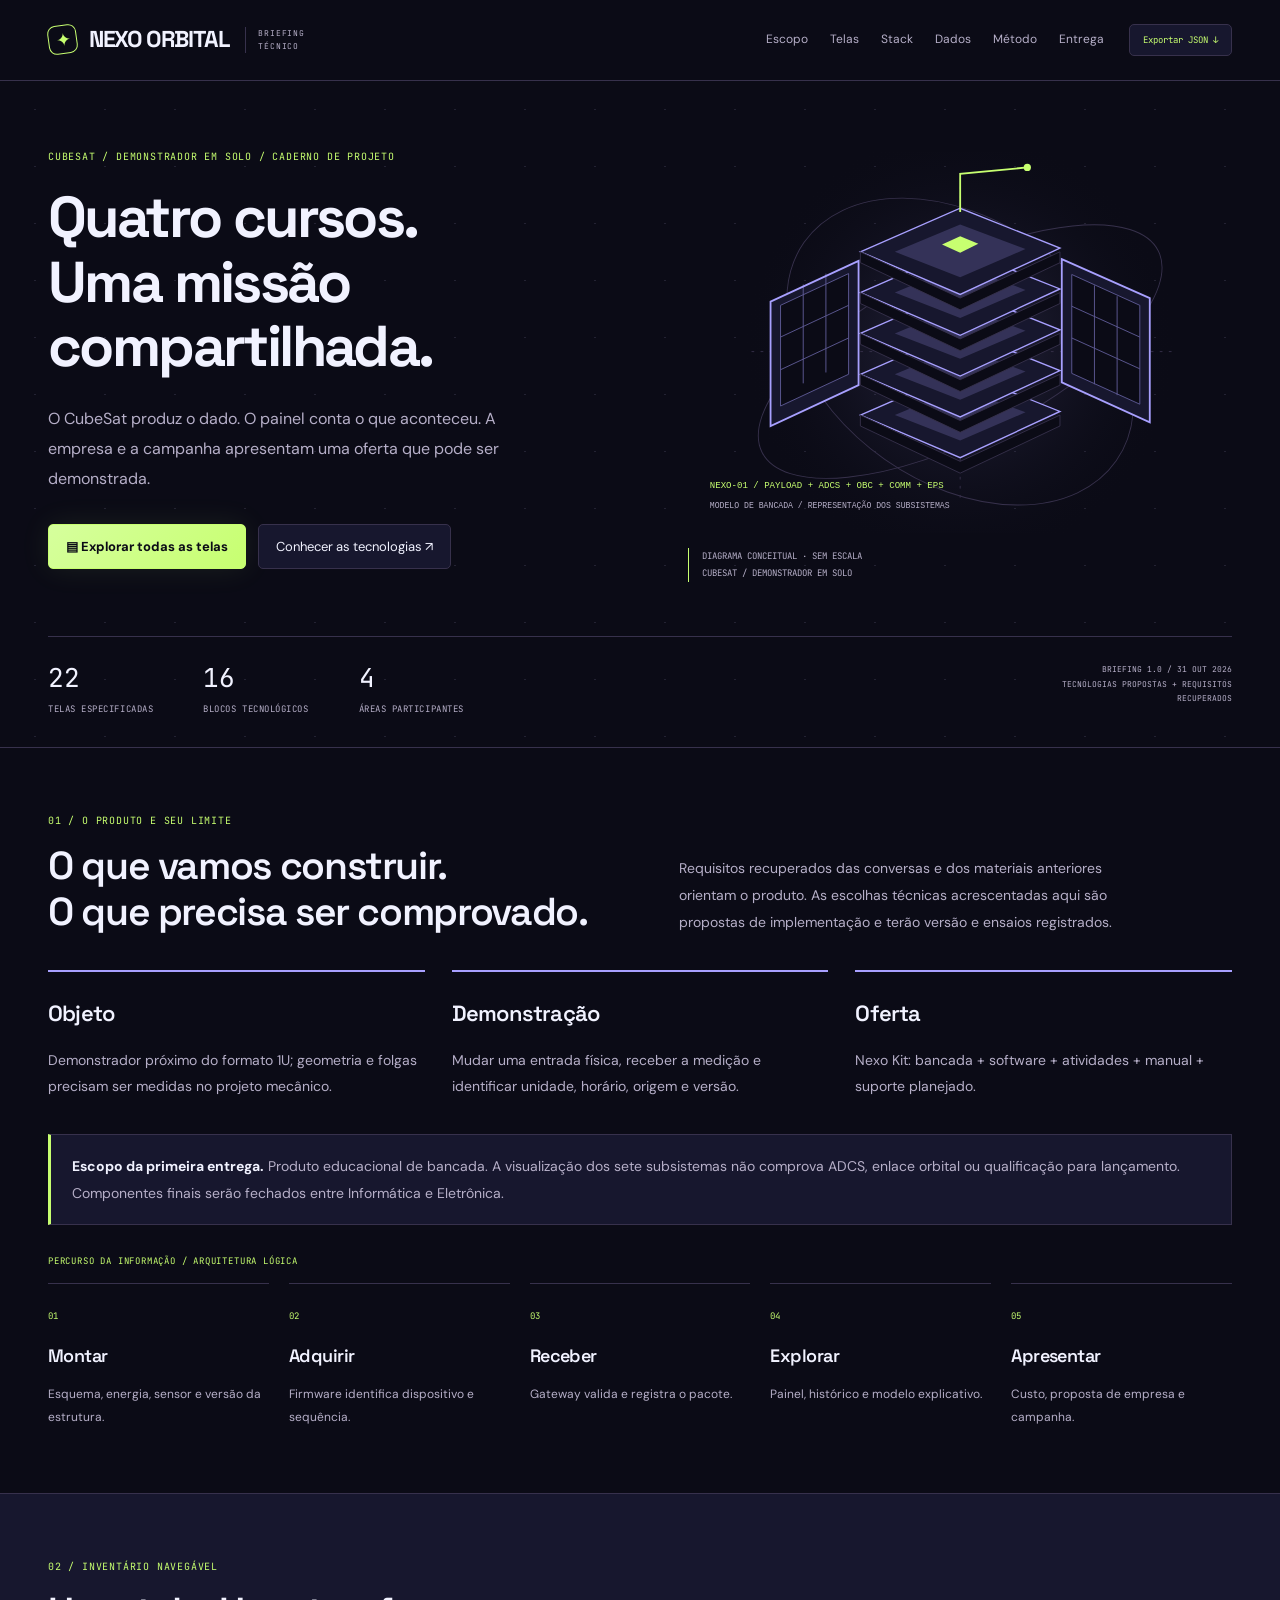
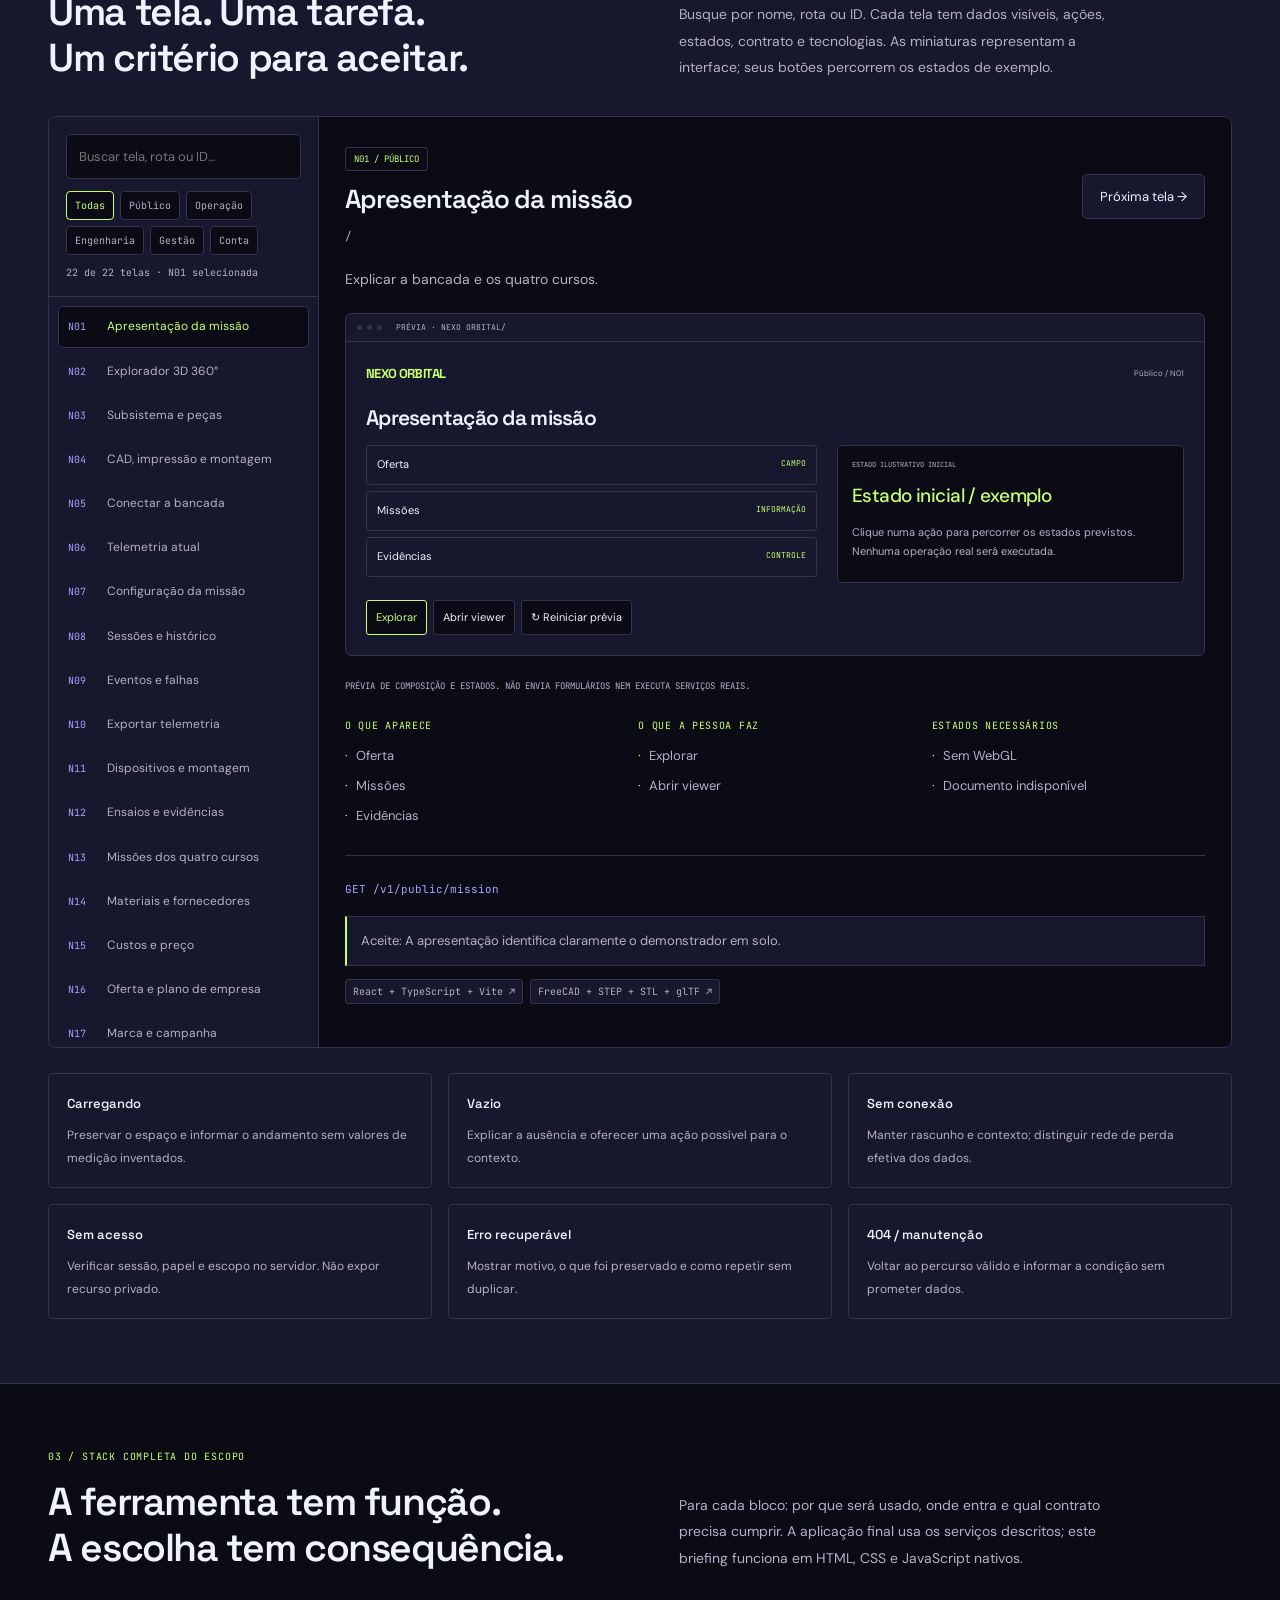
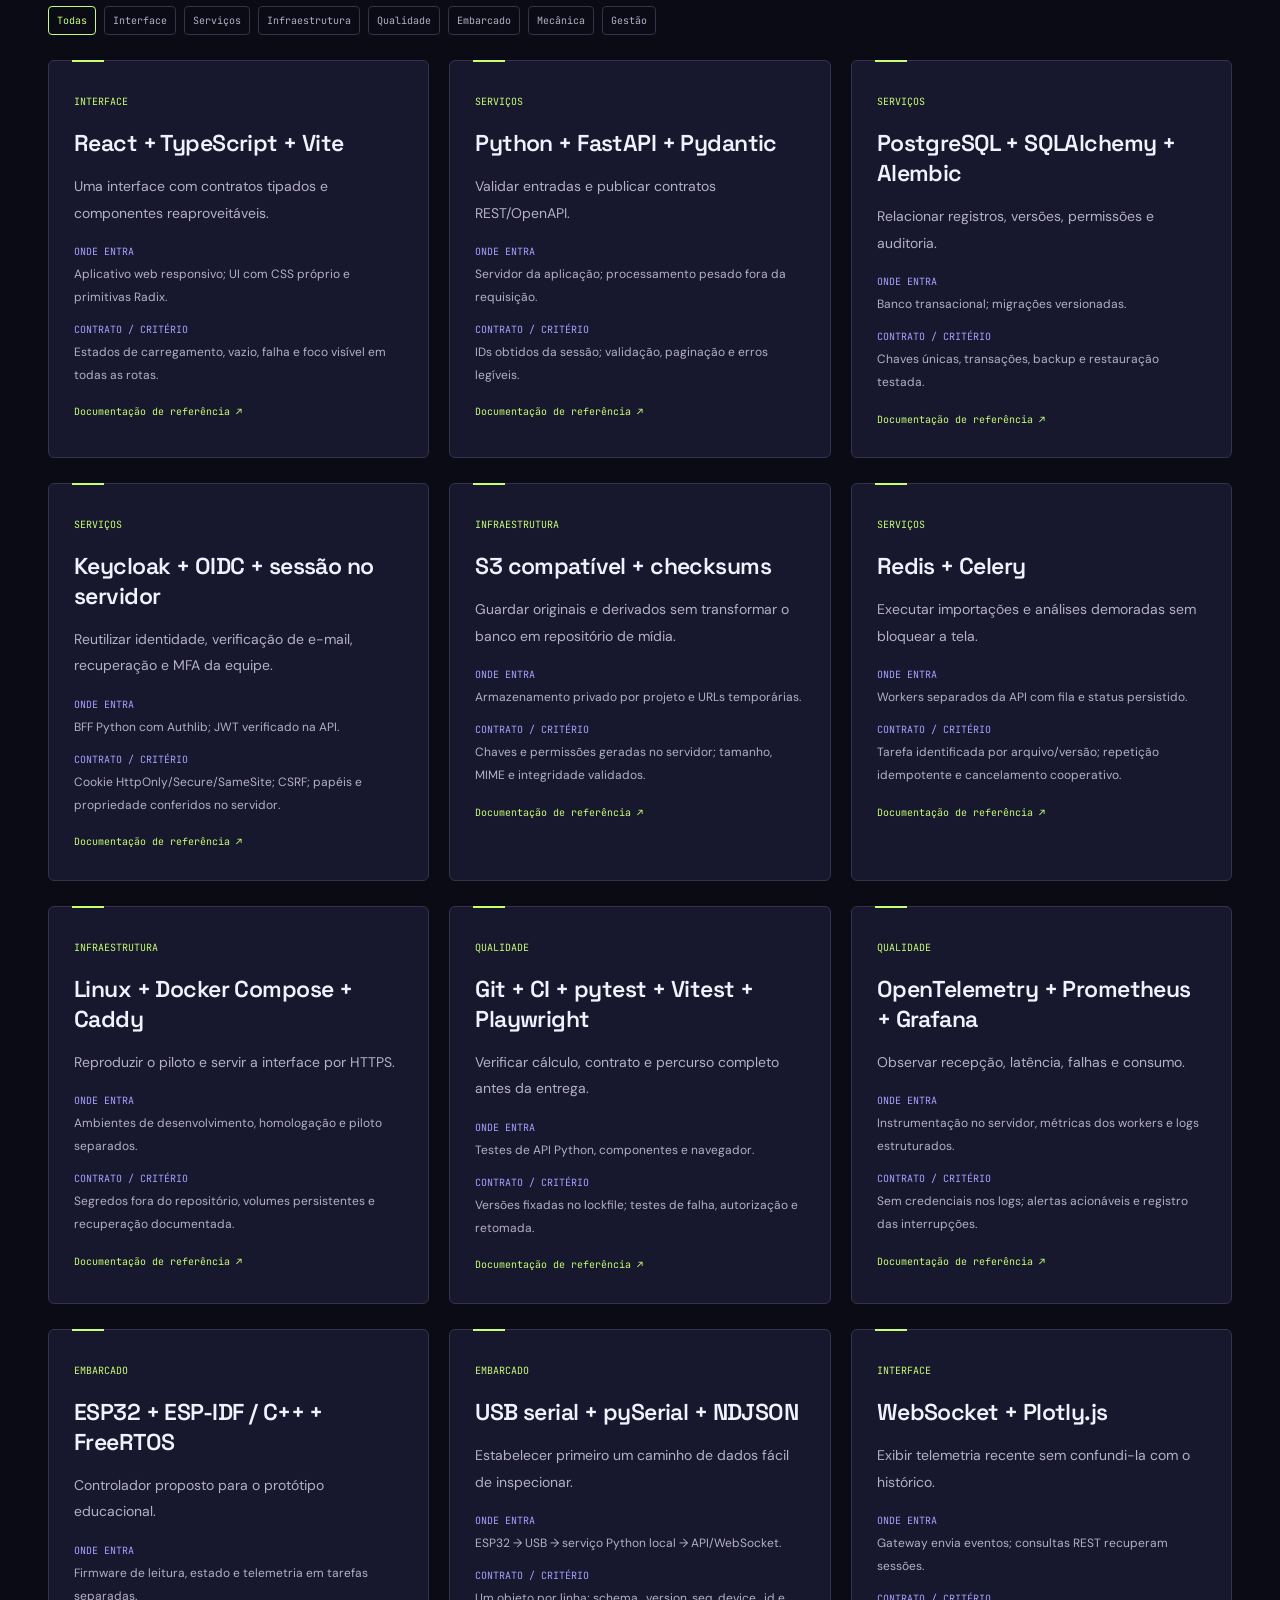
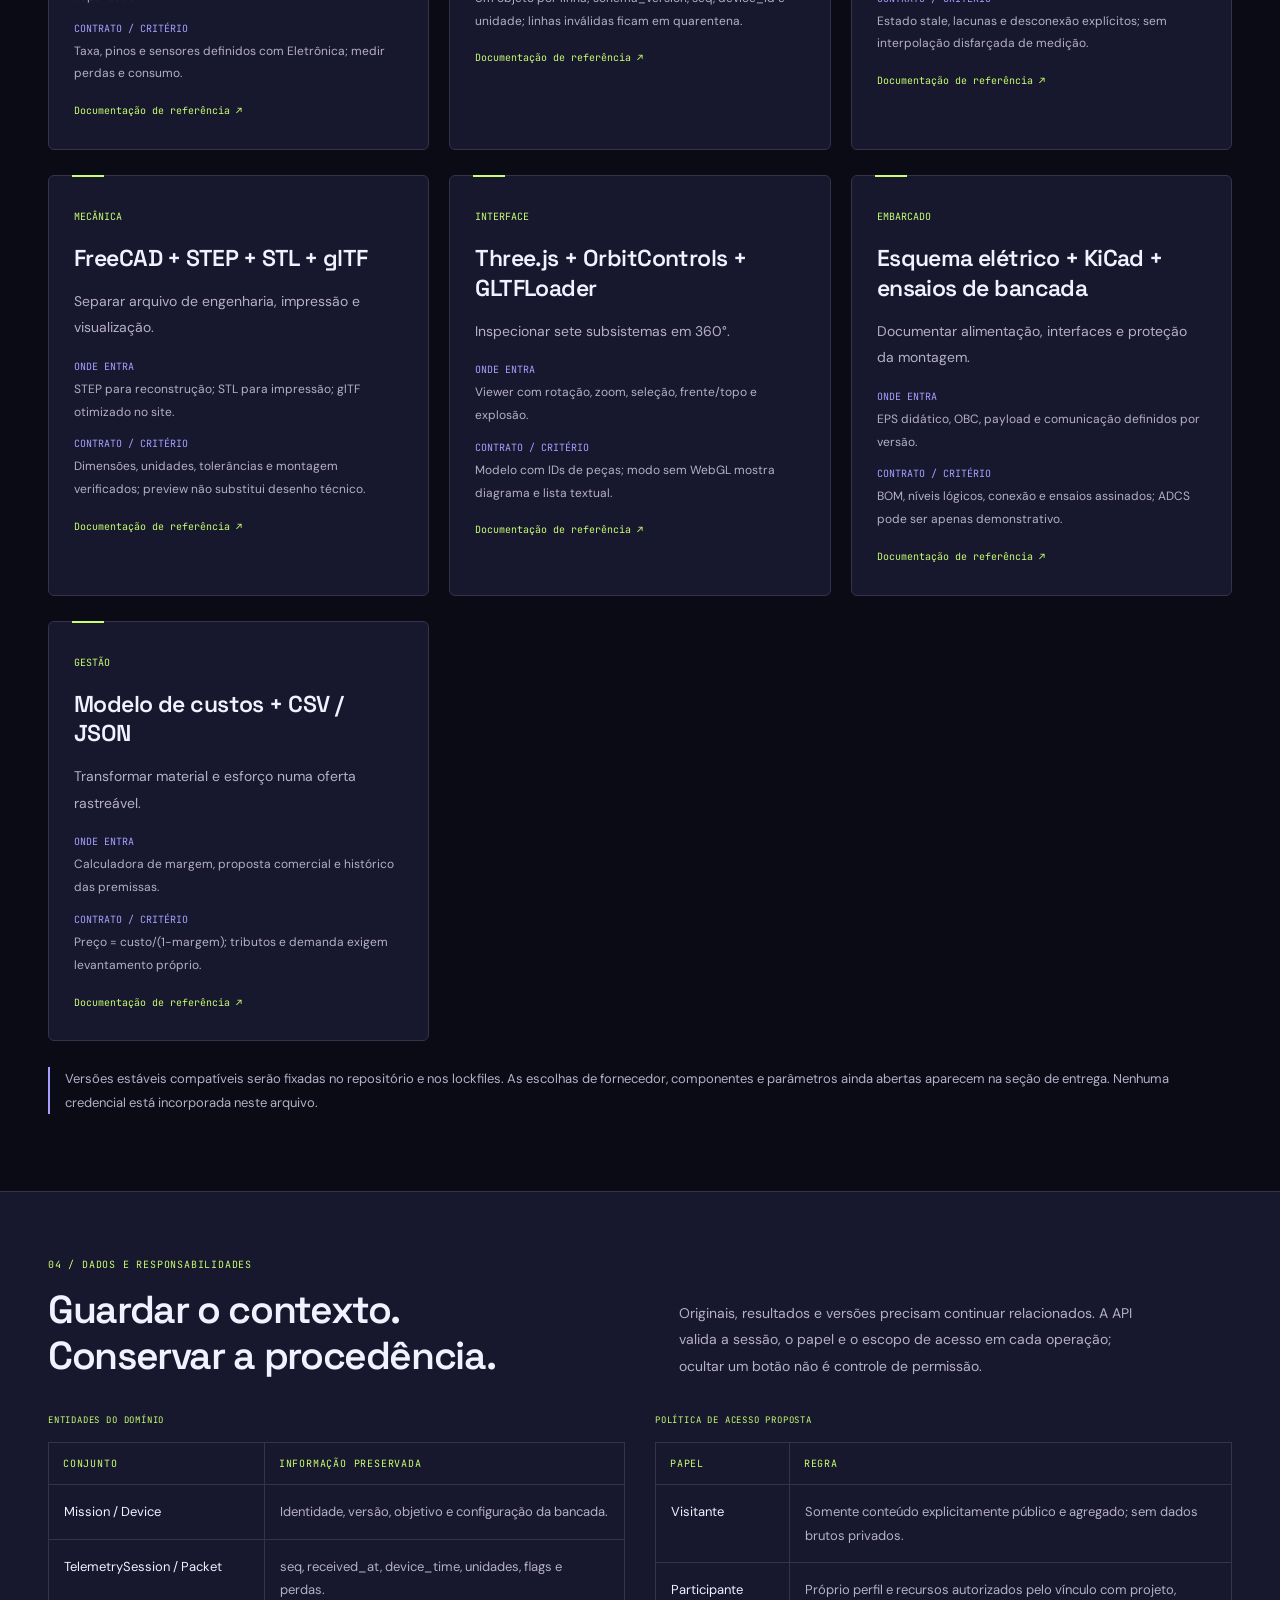
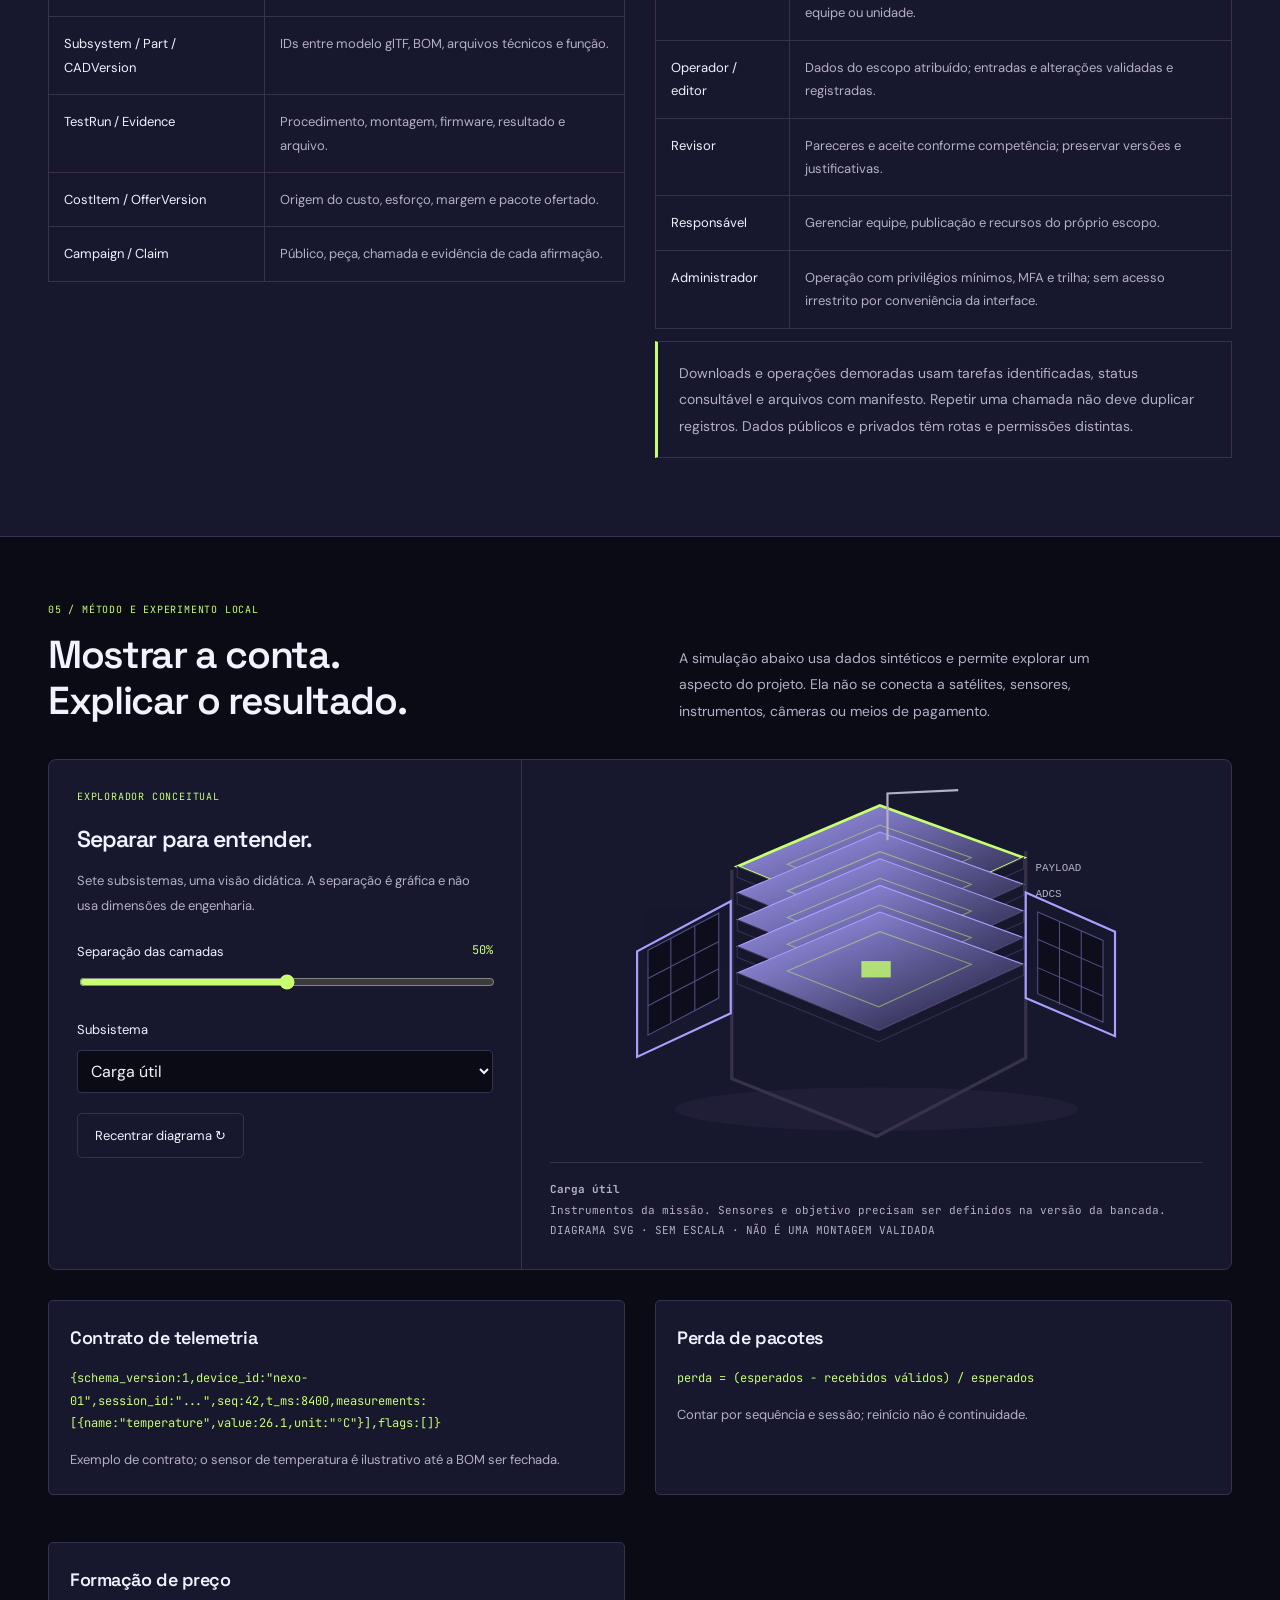
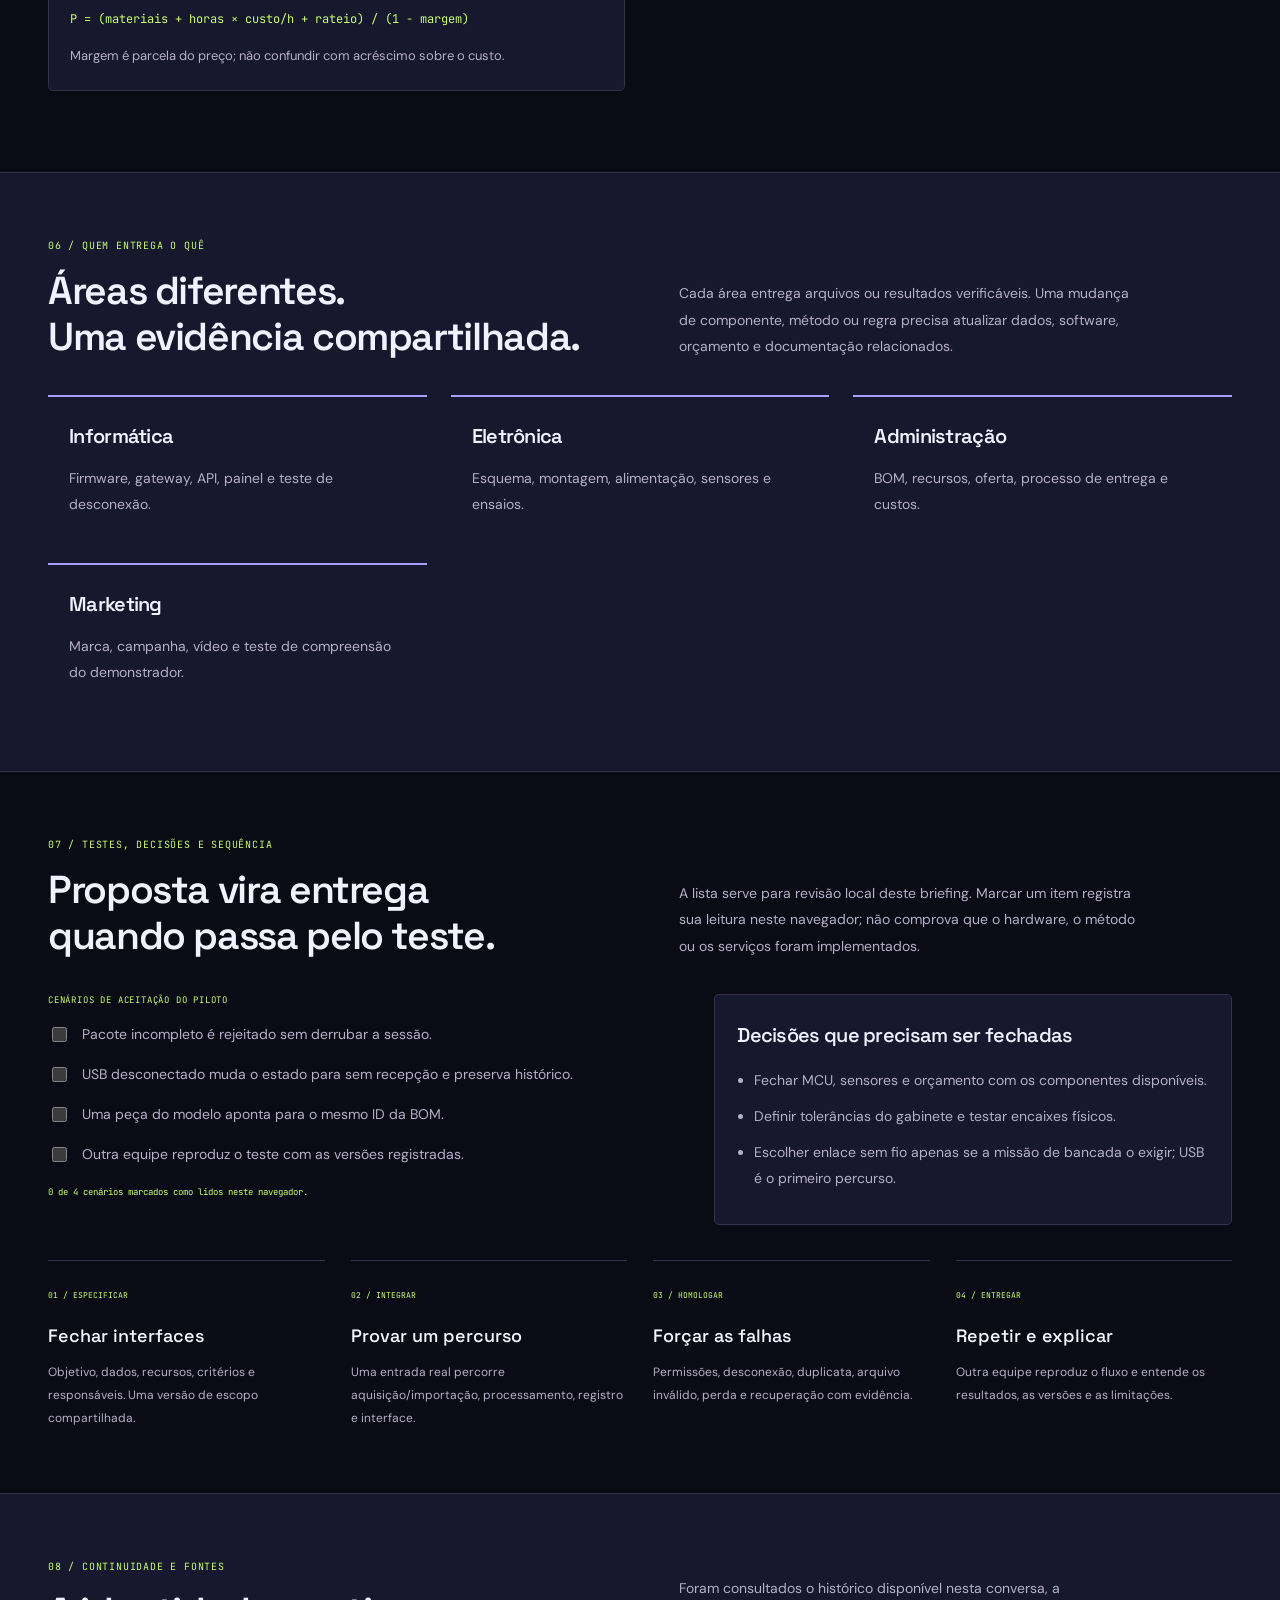
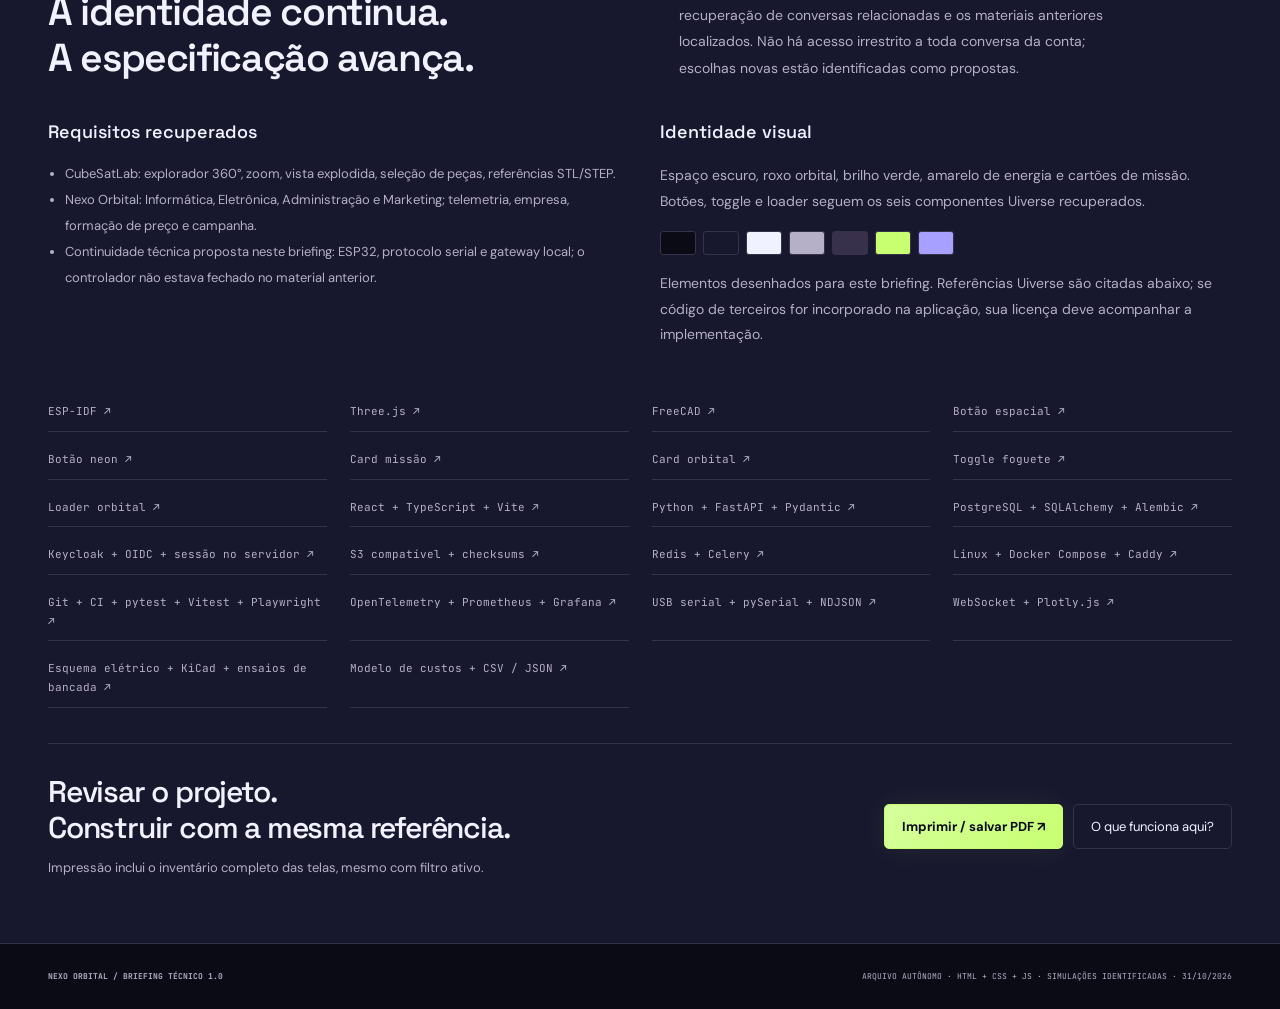
==== index.html @ 9363c52f "feat: publica briefing independente com fontes incorporadas e documentação" ====
<!doctype html><html lang="pt-BR"><head><meta charset="utf-8"><meta name="viewport" content="width=device-width,initial-scale=1"><meta name="theme-color" content="#0b0b16"><meta name="description" content="Briefing técnico navegável — NEXO ORBITAL. Tecnologias, telas, arquitetura, métodos e critérios de aceite."><title>NEXO ORBITAL — Briefing técnico navegável</title><style>
:root{--bg:#0b0b16;--panel:#17172e;--ink:#f1f2ff;--muted:#b6afc8;--line:#37314c;--accent:#c7ff70;--second:#a8a0ff;--mono:ui-monospace,SFMono-Regular,Consolas,monospace;--sans:Inter,"Segoe UI",Arial,sans-serif;--serif:Georgia,"Times New Roman",serif;color-scheme:dark}*{box-sizing:border-box}html{scroll-behavior:smooth;scroll-padding-top:95px}body{margin:0;background:var(--bg);color:var(--ink);font:14px/1.7 var(--sans)}button,input,select{font:inherit;color:inherit}button,a,input,select{-webkit-tap-highlight-color:transparent}button,a{touch-action:manipulation}button{cursor:pointer}a{color:inherit;text-decoration:none}button:disabled{opacity:.4;cursor:default}button:focus-visible,a:focus-visible,input:focus-visible,select:focus-visible{outline:3px solid var(--second);outline-offset:4px}::selection{background:var(--accent);color:var(--bg)}.container{width:min(1240px,calc(100% - 96px));margin:auto}.skip{position:fixed;left:15px;top:-100px;z-index:100;background:var(--accent);color:var(--bg);padding:12px}.skip:focus{top:12px}.sr-only{position:absolute;width:1px;height:1px;overflow:hidden;clip-path:inset(50%);white-space:nowrap}header{position:sticky;top:0;z-index:20;background:var(--bg);border-bottom:1px solid var(--line)}.nav{height:80px;display:flex;align-items:center;gap:36px}.brand{font-size:23px;font-weight:850;letter-spacing:-.06em;display:flex;align-items:center;gap:12px;white-space:nowrap}.brand-icon{height:29px;width:29px;border:1px solid var(--accent);display:grid;place-items:center;color:var(--accent);border-radius:8px;font:18px var(--mono);transform:rotate(-8deg)}.brand small{font:7px/1.6 var(--mono);letter-spacing:.1em;white-space:normal;color:var(--muted);border-left:1px solid var(--line);padding-left:12px;margin-left:5px}.navlinks{margin-left:auto;display:flex;gap:25px;color:var(--muted);font-size:10px}.navlinks a:hover{color:var(--accent)}.menu-btn{display:none;border:1px solid var(--line);background:var(--panel);padding:7px 10px;border-radius:6px}.nav-export{border:1px solid var(--line);background:var(--panel);padding:9px 13px;font:9px var(--mono);border-radius:5px;color:var(--accent)}.eyebrow{font:9px/1.7 var(--mono);letter-spacing:.12em;text-transform:uppercase;color:var(--accent);display:block;margin-bottom:20px}.hero{position:relative;overflow:hidden;border-bottom:1px solid var(--line);padding:67px 0 0}.hero:before{content:"";position:absolute;inset:0;background-image:radial-gradient(var(--line) .7px,transparent .7px);background-size:23px 23px;opacity:.3;pointer-events:none}.hero-grid{display:grid;grid-template-columns:1.08fr 1fr;gap:35px;align-items:center;position:relative}.hero h1{font-size:clamp(40px,4.6vw,68px);line-height:1.06;letter-spacing:-.06em;font-weight:700;margin:0 0 25px;white-space:pre-line}.hero h1 em{font-style:normal;color:var(--accent)}.hero p{max-width:460px;font-size:14px;color:var(--muted);line-height:1.9}.hero-actions{display:flex;gap:12px;margin:29px 0 27px;flex-wrap:wrap}.btn{padding:12px 17px;border:1px solid var(--line);border-radius:5px;display:inline-flex;align-items:center;justify-content:center;gap:9px;background:var(--panel);color:var(--ink);font-size:11px;line-height:1.5;transition:transform .2s,border-color .2s}.btn:hover{border-color:var(--accent);transform:translateY(-2px)}.btn.primary{background:var(--accent);border-color:var(--accent);color:var(--bg);font-weight:700}.hero-diagram{min-width:0;position:relative}.hero-diagram svg{display:block;width:100%;height:auto}.diagram-caption{font:8px/1.8 var(--mono);color:var(--muted);border-left:1px solid var(--accent);padding-left:13px;margin:15px 0 10px}.hero-strip{position:relative;display:flex;gap:50px;border-top:1px solid var(--line);margin-top:40px;padding:25px 0}.hero-strip b{font:26px var(--mono);display:block;line-height:1.2}.hero-strip span{font:8px var(--mono);letter-spacing:.06em;color:var(--muted);text-transform:uppercase}.edition{margin-left:auto;max-width:220px;font:8px/1.8 var(--mono);color:var(--muted);text-align:right}.section{padding:64px 0;border-bottom:1px solid var(--line)}.section.alt{background:var(--panel)}.section-head{display:grid;grid-template-columns:1.1fr .9fr;gap:60px;align-items:end;margin-bottom:35px}.section-head h2{font-size:39px;line-height:1.15;letter-spacing:-.045em;margin:0;font-weight:600}.section-head p{font-size:12px;color:var(--muted);line-height:1.9;margin:0;max-width:460px}.section-head .eyebrow{margin-bottom:14px}.scope-grid{display:grid;grid-template-columns:repeat(3,1fr);gap:27px}.scope-item{border-top:2px solid var(--second);padding:22px 0}.scope-item h3{font-size:22px;letter-spacing:-.035em;margin:0 0 13px}.scope-item p{font-size:12px;color:var(--muted);margin:0}.scope-note{padding:18px 21px;border:1px solid var(--line);background:var(--panel);border-left:3px solid var(--accent);font-size:12px;color:var(--muted);margin-top:12px}.scope-note strong{color:var(--ink)}.subheading{font:9px var(--mono);letter-spacing:.09em;text-transform:uppercase;color:var(--accent);margin:30px 0 16px}.flow{display:grid;grid-template-columns:repeat(5,1fr);gap:20px}.flow-item{border-top:1px solid var(--line);padding-top:16px}.flow-item small{font:9px var(--mono);color:var(--accent)}.flow-item h3{font-size:18px;font-weight:550;letter-spacing:-.03em;margin:11px 0}.flow-item p{font-size:11px;color:var(--muted);margin:0}.explorer{display:grid;grid-template-columns:270px 1fr;border:1px solid var(--line);border-radius:8px;overflow:hidden}.sidebar{background:var(--panel);border-right:1px solid var(--line);min-width:0}.search-area{padding:17px;border-bottom:1px solid var(--line)}.search-area input{width:100%;border:1px solid var(--line);border-radius:5px;padding:10px 12px;font-size:11px;background:var(--bg)}.filters{display:flex;gap:6px;flex-wrap:wrap;margin-top:12px}.chip{font:9px var(--mono);border:1px solid var(--line);border-radius:4px;background:var(--bg);padding:6px 8px;line-height:1.5;color:var(--muted)}.chip[aria-pressed=true]{border-color:var(--accent);color:var(--accent)}.search-count{font:8px var(--mono);color:var(--muted);margin:11px 0 0}.screen-list{max-height:750px;overflow:auto;padding:9px;scrollbar-width:thin;scrollbar-color:var(--line) transparent}.screen-button{width:100%;display:flex;gap:12px;text-align:left;border:1px solid transparent;background:transparent;color:var(--muted);font-size:11px;line-height:1.5;padding:10px 9px;border-radius:5px;margin-bottom:3px}.screen-button span:first-child{font:9px var(--mono);color:var(--second);width:27px;flex-shrink:0;padding-top:3px}.screen-button.active{border-color:var(--line);background:var(--bg);color:var(--accent)}.screen-button:hover{border-color:var(--line)}.workspace{padding:26px;min-width:0;background:var(--bg)}.detail-top{display:flex;justify-content:space-between;gap:25px;align-items:center;margin-bottom:17px}.badge{font:8px var(--mono);text-transform:uppercase;color:var(--accent);border:1px solid var(--line);padding:5px 8px;border-radius:3px;display:inline-block}.detail-top h3{font-size:26px;letter-spacing:-.04em;font-weight:600;line-height:1.2;margin:12px 0 6px}.detail-top code{font:10px var(--mono);color:var(--muted);overflow-wrap:anywhere}.next-btn{font-size:10px;flex-shrink:0;padding:8px 12px}.screen-goal{font-size:12px;line-height:1.8;color:var(--muted);margin:0 0 20px}.mock-frame{border:1px solid var(--line);border-radius:6px;overflow:hidden;margin-bottom:22px;background:var(--panel)}.mock-bar{height:28px;display:flex;align-items:center;gap:5px;padding:0 11px;border-bottom:1px solid var(--line);font:8px var(--mono);color:var(--muted)}.mock-bar i{width:5px;height:5px;background:var(--line);border-radius:50%}.mock-bar span{margin-left:9px;white-space:nowrap;overflow:hidden;text-overflow:ellipsis}.mock{padding:20px;min-height:240px;position:relative}.mock-top{display:flex;align-items:center;justify-content:space-between;margin-bottom:20px;font-size:8px;color:var(--muted)}.mock-top b{font-weight:800;font-size:13px;letter-spacing:-.05em;color:var(--accent)}.mock-headline{font-size:20px;line-height:1.2;letter-spacing:-.035em;font-weight:600;margin:0 0 15px}.mock-content{display:grid;grid-template-columns:1.3fr 1fr;gap:20px}.mock-rows{margin:0;padding:0;list-style:none}.mock-rows li{padding:9px 10px;border:1px solid var(--line);border-radius:3px;font-size:9px;display:flex;justify-content:space-between;margin-bottom:6px;gap:15px}.mock-rows small{color:var(--accent);font:7px var(--mono);padding-top:3px}.mock-state{border:1px solid var(--line);border-radius:5px;padding:14px;background:var(--bg)}.mock-state>span{font:7px var(--mono);color:var(--muted);display:block;margin-bottom:10px}.mock-state b{font-size:18px;color:var(--accent);font-weight:500;letter-spacing:-.03em}.mock-state p{font-size:9px;line-height:1.7;color:var(--muted);margin:10px 0 0}.mock-actions{display:flex;gap:6px;flex-wrap:wrap;margin-top:17px}.mock-action{font-size:8px;border:1px solid var(--line);border-radius:3px;padding:7px 9px;background:var(--bg);color:var(--ink)}.mock-action:first-child{border-color:var(--accent);color:var(--accent)}.mock-caption{font:8px/1.7 var(--mono);color:var(--muted);margin:0 0 24px}.spec-grid{display:grid;grid-template-columns:1fr 1fr 1fr;gap:20px}.spec h4{font:8px var(--mono);text-transform:uppercase;letter-spacing:.07em;color:var(--accent);margin:0 0 12px}.spec ul{list-style:none;margin:0;padding:0}.spec li{font-size:11px;color:var(--muted);margin-bottom:7px;padding-left:11px;position:relative;line-height:1.7}.spec li:before{content:'·';color:var(--accent);position:absolute;left:0}.contract{margin-top:20px;padding-top:18px;border-top:1px solid var(--line)}.contract code{font:10px/1.8 var(--mono);overflow-wrap:anywhere;color:var(--second)}.accept{border:1px solid var(--line);border-left:2px solid var(--accent);background:var(--panel);padding:12px 14px;font-size:11px;color:var(--muted);line-height:1.8}.tech-links{display:flex;gap:7px;flex-wrap:wrap}.tech-links button{font:8px var(--mono);border:1px solid var(--line);background:var(--panel);padding:5px 7px;border-radius:3px;color:var(--muted)}.global-states{display:grid;grid-template-columns:repeat(3,1fr);gap:16px;margin-top:25px}.global-states article{border:1px solid var(--line);border-radius:5px;padding:18px}.global-states h3{font-size:13px;margin:0 0 8px;font-weight:550}.global-states p{font-size:11px;color:var(--muted);margin:0}.tech-filters{display:flex;gap:8px;flex-wrap:wrap;margin-bottom:25px}.tech-grid{display:grid;grid-template-columns:repeat(3,1fr);gap:20px}.tech-card{border:1px solid var(--line);border-radius:6px;background:var(--panel);padding:23px;scroll-margin-top:110px;position:relative}.tech-card:before{content:'';position:absolute;left:23px;top:-1px;width:32px;height:2px;background:var(--accent)}.tech-card small{font:8px var(--mono);text-transform:uppercase;color:var(--accent)}.tech-card h3{font-size:21px;font-weight:550;line-height:1.3;letter-spacing:-.035em;margin:14px 0}.tech-card p{font-size:12px;color:var(--muted);line-height:1.85}.tech-card dl{margin:19px 0 0}.tech-card dt{font:8px var(--mono);color:var(--second);text-transform:uppercase;margin-top:14px;margin-bottom:5px}.tech-card dd{font-size:10px;color:var(--muted);line-height:1.8;margin:0}.tech-card a{font:8px var(--mono);display:inline-block;margin-top:19px;color:var(--accent)}.stack-note{border-left:2px solid var(--second);padding-left:15px;font-size:11px;color:var(--muted);margin-top:26px}.data-grid{display:grid;grid-template-columns:1fr 1fr;gap:30px}.data-table{width:100%;border-collapse:collapse;font-size:11px}.data-table th{text-align:left;font:8px var(--mono);letter-spacing:.08em;color:var(--accent);padding:14px;background:var(--panel);border:1px solid var(--line)}.data-table td{padding:15px;border:1px solid var(--line);color:var(--muted);vertical-align:top;line-height:1.8}.data-table td:first-child{color:var(--ink);min-width:130px}.data-table code{font:9px var(--mono);overflow-wrap:anywhere;color:var(--second)}.method-card{border:1px solid var(--line);padding:21px;border-radius:5px;background:var(--panel);margin-bottom:17px;break-inside:avoid}.method-card h3{font-size:16px;font-weight:550;letter-spacing:-.025em;margin:0 0 12px}.method-card code{font:11px/1.9 var(--mono);display:block;overflow-wrap:anywhere;color:var(--accent)}.method-card p{font-size:11px;line-height:1.8;color:var(--muted);margin:13px 0 0}.lab{display:grid;grid-template-columns:.8fr 1.2fr;border:1px solid var(--line);border-radius:8px;overflow:hidden;background:var(--panel)}.lab-controls{padding:28px;border-right:1px solid var(--line)}.lab-controls h3{font-size:23px;line-height:1.25;letter-spacing:-.04em;margin:0 0 15px;font-weight:550}.lab-controls p{font-size:11px;color:var(--muted);line-height:1.9;margin:0 0 23px}.control{margin-bottom:20px}.control label{display:flex;justify-content:space-between;gap:20px;font-size:11px;line-height:1.6}.control output{color:var(--accent);font:11px var(--mono)}.control input[type=range]{width:100%;margin-top:12px;accent-color:var(--accent)}.control select,.control input[type=number]{width:100%;border:1px solid var(--line);background:var(--bg);padding:9px;margin-top:9px;border-radius:4px}.lab-output{padding:28px;min-width:0;align-content:center;display:grid;gap:14px}.lab-output svg{display:block;width:100%;height:auto}.lab-summary{font:10px/1.9 var(--mono);color:var(--muted);border-top:1px solid var(--line);padding-top:16px}.metrics-row{display:grid;grid-template-columns:repeat(3,1fr);gap:15px;margin-bottom:15px}.mini-metric{border:1px solid var(--line);border-radius:4px;padding:14px}.mini-metric span{font:8px var(--mono);color:var(--muted);display:block;line-height:1.6}.mini-metric b{font:24px var(--mono);color:var(--accent);display:block;margin-top:10px}.matrix{display:grid;grid-template-columns:1fr 1fr;gap:7px;max-width:350px;margin:auto;width:100%}.matrix div{padding:20px;border:1px solid var(--line);background:var(--bg)}.matrix small{font:8px var(--mono);color:var(--muted)}.matrix b{font:30px var(--mono);display:block;color:var(--accent)}.vote-buttons{display:grid;gap:8px}.vote-buttons button{padding:11px;text-align:left;font-size:11px;background:var(--bg);border:1px solid var(--line);border-radius:4px}.vote-buttons button[aria-pressed=true]{border-color:var(--accent);color:var(--accent)}.team-grid{display:grid;grid-template-columns:repeat(3,1fr);gap:24px}.team-card{padding:21px;border-top:2px solid var(--second);background:var(--panel)}.team-card h3{font-size:20px;font-weight:550;letter-spacing:-.035em;margin:0 0 12px}.team-card p{font-size:12px;color:var(--muted);line-height:1.85;margin:0}.delivery-grid{display:grid;grid-template-columns:1.2fr 1fr;gap:45px}.checks{display:grid;gap:14px}.check{display:flex;gap:12px;font-size:12px;align-items:flex-start;color:var(--muted)}.check input{margin-top:5px;accent-color:var(--accent);width:15px;height:15px;flex-shrink:0}.decisions{padding:22px;border:1px solid var(--line);background:var(--panel);border-radius:5px}.decisions h3{font-size:20px;letter-spacing:-.035em;font-weight:550;margin:0 0 15px}.decisions ul{margin:0;padding-left:17px;font-size:12px;color:var(--muted);line-height:1.9}.decisions li{margin-bottom:10px}.review-count{font:9px var(--mono);color:var(--accent);margin-top:18px}.phases{display:grid;grid-template-columns:repeat(4,1fr);gap:26px;margin-top:35px}.phase{border-top:1px solid var(--line);padding-top:18px}.phase small{font:8px var(--mono);color:var(--accent)}.phase h3{font-size:18px;font-weight:550;margin:12px 0 9px}.phase p{font-size:11px;color:var(--muted);margin:0}.history-grid{display:grid;grid-template-columns:1fr 1fr;gap:40px}.history-grid ul{margin:0;padding-left:17px;color:var(--muted);font-size:11px;line-height:2}.identity-swatch{display:flex;gap:7px;margin:16px 0}.identity-swatch i{width:36px;height:24px;border:1px solid var(--line);border-radius:3px}.history-grid h3{font-size:18px;font-weight:550;margin:0 0 12px}.history-grid p{font-size:12px;color:var(--muted);line-height:1.9}.references{display:grid;grid-template-columns:repeat(4,1fr);gap:8px 23px;margin-top:30px}.references a{font:9px/1.7 var(--mono);border-bottom:1px solid var(--line);padding:10px 0;color:var(--muted)}.references a:hover{color:var(--accent)}.closing{display:flex;justify-content:space-between;align-items:center;gap:30px;margin-top:35px;padding-top:30px;border-top:1px solid var(--line)}.closing h2{font-size:30px;letter-spacing:-.04em;font-weight:550;line-height:1.2;margin:0 0 10px}.closing p{font-size:11px;color:var(--muted);margin:0}.closing-actions{display:flex;gap:10px;flex-wrap:wrap}footer{padding:25px 0;font:8px/1.9 var(--mono);color:var(--muted)}.footer-inner{display:flex;justify-content:space-between;gap:30px}.toast{position:fixed;bottom:25px;left:50%;transform:translate(-50%,20px);max-width:calc(100% - 32px);padding:12px 20px;border:1px solid var(--accent);background:var(--panel);color:var(--ink);font-size:11px;z-index:50;border-radius:6px;opacity:0;pointer-events:none;transition:.2s}.toast.show{opacity:1;transform:translate(-50%,0)}dialog{background:var(--panel);color:var(--ink);border:1px solid var(--line);border-radius:10px;padding:30px;max-width:580px;width:calc(100% - 32px)}dialog::backdrop{background:#000a;backdrop-filter:blur(5px)}dialog h2{font-size:26px;letter-spacing:-.035em;margin:0 0 20px}dialog p{font-size:12px;line-height:1.9;color:var(--muted)}.print-appendix{display:none}noscript{display:block;background:var(--accent);color:var(--bg);padding:14px;text-align:center}
body[data-theme=coro] h1,body[data-theme=coro] .section-head h2{font-family:var(--serif);font-weight:400;letter-spacing:-.055em}body[data-theme=coro] .hero:before{background-image:repeating-linear-gradient(90deg,transparent,transparent 79px,var(--line) 80px);opacity:.22}body[data-theme=mesaar] .hero h1{font-weight:750}body[data-theme=mesaar] .btn,body[data-theme=mesaar] .lab,body[data-theme=mesaar] .tech-card{box-shadow:3px 3px 0 #282b28;border:1px solid #282b28;border-radius:6px}body[data-theme=mesaar] .btn.primary{background:#74dba0;color:#20342b}body[data-theme=esp32] .hero h1{font-family:var(--serif);font-weight:700;letter-spacing:-.055em;font-size:clamp(48px,5.8vw,83px);color:#fff1d7}body[data-theme=esp32] .hero{background:radial-gradient(ellipse at 80% 80%,#6b255230,transparent 65%)}body[data-theme=esp32] .btn,body[data-theme=esp32] .chip{border-radius:30px}body[data-theme=esp32] .brand{font-family:var(--serif);font-size:29px}body[data-theme=esp32] .section-head h2{font-family:var(--serif);font-size:43px}body[data-theme=cubesat] .btn.primary{background:linear-gradient(135deg,#d6ff9d,#c7ff70);box-shadow:0 0 30px #c7ff7016}body[data-theme=cubesat] .hero:before{background-image:radial-gradient(#d1c8ff 1px,transparent 1px);background-size:70px 57px;opacity:.12}body[data-theme=ionolab] .hero:before{background-image:linear-gradient(var(--line) 1px,transparent 1px),linear-gradient(90deg,var(--line) 1px,transparent 1px);background-size:50px 50px;opacity:.15}
@media(min-width:1600px){.hero{padding-top:85px}.hero h1{font-size:76px}.section{padding:80px 0}}@media(max-width:1100px){.container{width:calc(100% - 52px)}.nav{gap:22px}.navlinks{gap:17px}.brand{font-size:20px}.brand small{display:none}.tech-grid{grid-template-columns:1fr 1fr}.hero h1{font-size:50px}.hero-grid{gap:20px}.section-head{gap:30px}.explorer{grid-template-columns:235px 1fr}.workspace{padding:22px}.mock-content{gap:12px}.mock{padding:17px}.references{grid-template-columns:repeat(3,1fr)}}@media(max-width:760px){html{scroll-padding-top:80px}.container{width:calc(100% - 36px)}.nav{height:68px;gap:13px}.brand{font-size:22px}.brand small{display:block;font-size:6px}.navlinks{position:absolute;top:68px;left:0;right:0;background:var(--panel);padding:20px;border-bottom:1px solid var(--line);display:none;flex-wrap:wrap;font-size:12px;gap:20px}.navlinks.open{display:flex}.menu-btn{display:block;margin-left:auto}.nav-export{display:none}.hero{padding-top:40px}.hero-grid{grid-template-columns:1fr;gap:15px}.hero h1{font-size:48px;max-width:550px;line-height:1.06}.hero p{font-size:13px}.eyebrow{font-size:8px;margin-bottom:20px}.hero-diagram{max-width:520px;width:100%;margin:auto}.hero-actions{margin-top:25px}.diagram-caption{font-size:8px}.hero-strip{margin-top:24px;padding:22px 0;gap:35px}.hero-strip b{font-size:23px}.hero-strip span{font-size:7px}.edition{display:none}.section{padding:43px 0}.section-head{grid-template-columns:1fr;gap:20px;margin-bottom:27px}.section-head h2{font-size:33px}.section-head p{font-size:12px;line-height:1.9}.scope-grid{grid-template-columns:1fr;gap:8px}.scope-item{padding:20px 0}.scope-item h3{font-size:21px}.scope-item p{font-size:12px}.scope-note{padding:17px;font-size:11px}.flow{grid-template-columns:1fr 1fr;gap:22px}.flow-item:last-child{grid-column:1/-1}.flow-item h3{font-size:17px}.explorer{grid-template-columns:1fr}.sidebar{border-right:0;border-bottom:1px solid var(--line)}.screen-list{max-height:190px;padding:8px;display:grid;grid-template-columns:1fr 1fr;gap:3px}.screen-button{font-size:10px;padding:8px}.search-area{padding:17px}.workspace{padding:21px 17px}.detail-top{gap:15px;align-items:flex-start}.detail-top h3{font-size:23px}.next-btn{font-size:9px;padding:7px 9px;max-width:82px}.badge{font-size:7px}.mock{padding:15px;min-height:250px}.mock-content{grid-template-columns:1fr .9fr;gap:10px}.mock-headline{font-size:18px}.mock-state{padding:11px}.mock-state b{font-size:16px}.mock-state p{font-size:8px}.mock-rows li{font-size:8px;padding:8px}.mock-rows small{font-size:6px}.spec-grid{grid-template-columns:1fr;gap:18px}.spec ul{display:flex;gap:10px 16px;flex-wrap:wrap}.spec li{font-size:11px;margin:0}.spec h4{margin-bottom:8px}.contract code{font-size:9px}.global-states{grid-template-columns:1fr 1fr;gap:12px}.global-states article{padding:15px}.global-states h3{font-size:12px}.global-states p{font-size:10px}.tech-grid{grid-template-columns:1fr;gap:18px}.tech-card{padding:23px}.tech-card h3{font-size:22px}.tech-card p{font-size:12px}.tech-card dd{font-size:11px}.tech-card a{font-size:9px}.tech-filters{gap:6px}.chip{font-size:8px}.data-grid{grid-template-columns:1fr;gap:25px}.data-table{font-size:10px}.data-table th,.data-table td{padding:12px}.data-table td:first-child{min-width:100px}.lab{grid-template-columns:1fr}.lab-controls{padding:22px;border-right:0;border-bottom:1px solid var(--line)}.lab-output{padding:22px}.metrics-row{gap:8px}.mini-metric{padding:12px}.mini-metric b{font-size:22px}.mini-metric span{font-size:7px}.lab-summary{font-size:9px}.team-grid{grid-template-columns:1fr 1fr;gap:16px}.team-card{padding:18px}.team-card h3{font-size:18px}.team-card p{font-size:11px}.delivery-grid{grid-template-columns:1fr;gap:27px}.phases{grid-template-columns:1fr 1fr;gap:27px}.history-grid{grid-template-columns:1fr;gap:25px}.references{grid-template-columns:1fr 1fr;gap:0 20px}.closing{display:block}.closing h2{font-size:27px}.closing-actions{margin-top:23px}.footer-inner{display:block}.footer-inner span{display:block;margin-top:12px}body[data-theme=esp32] .hero h1{font-size:59px}body[data-theme=esp32] .section-head h2{font-size:35px}}@media(max-width:360px){.hero h1{font-size:42px}.container{width:calc(100% - 28px)}.brand small{display:none}.hero-strip{gap:22px}.mock-content{grid-template-columns:1fr}.mock-state{display:none}.team-grid{grid-template-columns:1fr}.screen-list{grid-template-columns:1fr}.section-head h2{font-size:30px}}
@media(prefers-reduced-motion:reduce){html{scroll-behavior:auto}*,*:before,*:after{animation:none!important;transition:none!important}}
@media print{*{print-color-adjust:exact;-webkit-print-color-adjust:exact}header,.hero-actions,.hero-diagram,.explorer,.global-states,.tech-filters,.lab,.checks,.review-count,.closing,.toast,dialog,footer,.skip{display:none!important}body{background:white;color:#212121;font-size:10pt}.container{width:100%}.hero{padding:25px 0;background:white!important}.hero:before{display:none}.hero-grid{display:block}.hero h1{color:#26212a!important;font-size:38px!important}.hero p,.scope-item p,.section-head p,.flow-item p,.team-card p,.phase p,.history-grid p,.history-grid ul{color:#555;font-size:10px}.hero-strip b{color:#222}.section{padding:24px 0;background:white!important;break-before:auto}.section-head{margin-bottom:20px}.section-head h2{font-size:26px!important;color:#333}.eyebrow,.subheading{color:#734a7a}.scope-note,.tech-card,.method-card,.team-card,.decisions{background:#faf8f5;color:#333;border-color:#ccc}.scope-note,.decisions ul{color:#555}.scope-note strong{color:#333}.scope-grid{gap:25px}.scope-item h3{font-size:18px}.flow{gap:17px}.flow-item h3{font-size:15px}.tech-grid{grid-template-columns:1fr 1fr;gap:15px}.tech-card{padding:17px;break-inside:avoid;box-shadow:none!important}.tech-card h3{font-size:18px}.tech-card p,.tech-card dd{font-size:10px;color:#555}.tech-card dt,.tech-card a,.tech-card small{color:#805078}.method-card{padding:17px}.method-card code{color:#6f4277;font-size:10px}.method-card p{color:#555;font-size:10px}.data-grid{display:block}.data-table{font-size:10px}.data-table th{color:#774a72;background:#f3eff4}.data-table td,.data-table td:first-child{color:#555;border-color:#ccc}.team-grid{gap:15px}.team-card h3{font-size:17px}.delivery-grid{display:block}.decisions{margin-bottom:20px}.decisions h3{font-size:18px}.phases{gap:20px}.phase h3{font-size:16px}.references{grid-template-columns:1fr 1fr}.references a{color:#71496f;font-size:8px}.history-grid{gap:25px}.print-appendix{display:block;padding:25px 0}.print-appendix h2{font-size:25px;margin:0 0 20px;color:#333}.print-screen{border-top:1px solid #ccc;padding:17px 0;break-inside:avoid}.print-screen h3{font-size:16px;color:#4a3452;margin:0 0 6px}.print-screen p{font-size:10px;color:#555;line-height:1.7}.print-screen code{font-size:9px;color:#764775;overflow-wrap:anywhere}.print-screen strong{color:#333}}
</style><style id="friendly-typography">@font-face{font-family:'Space Grotesk';font-style:normal;font-weight:300 700;font-display:swap;src:url([data-uri]) format('woff')}
@font-face{font-family:'DM Sans';font-style:normal;font-weight:100 1000;font-display:swap;src:url([data-uri]) format('woff')}
@font-face{font-family:'JetBrains Mono';font-style:normal;font-weight:100 800;font-display:swap;src:url([data-uri]) format('woff')}
:root{--display:'Space Grotesk',Georgia,serif;--body:'DM Sans','Segoe UI',sans-serif;--sans:var(--body);--serif:var(--display);--mono:'JetBrains Mono',Consolas,monospace}
body{font-family:var(--body);font-size:16px;line-height:1.8;font-kerning:normal;text-rendering:optimizeLegibility;-webkit-font-smoothing:antialiased}button,input,select,textarea{font-family:var(--body)}h1,h2,h3,h4,.brand,.logo{font-family:var(--display);font-kerning:normal}p{letter-spacing:0}.navlinks{font-size:12px;gap:22px}.hero p,.hero-description{font-size:16px;line-height:1.9}.hero h1{font-family:var(--display);font-weight:700;letter-spacing:-.045em;line-height:1.12}.section-head h2{font-family:var(--display);font-weight:600;letter-spacing:-.035em;line-height:1.18}.section-head p,.scope-item p,.scope-note{font-size:14px;line-height:1.9}.btn{font-size:13px;padding:12px 17px}.eyebrow,.hero-kicker{font-size:10px;letter-spacing:.08em}.scope-item h3,.team-card h3{font-family:var(--display);font-weight:600}.flow-item p,.phase p,.global-states p{font-size:12px;line-height:1.9}.flow-item h3{font-family:var(--display);font-weight:600}.screen-button,.screen-list-button{font-family:var(--body);font-size:12px;line-height:1.6}.screen-list-button .screen-id,.screen-button span:first-child{font-size:10px}.search-area input,.search-wrap input{font-size:13px}.chip,.filter-button{font-size:10px}.screen-goal{font-size:14px;line-height:1.85}.detail-top h3,.screen-detail-top h3{font-family:var(--display);font-weight:600}.detail-top code,.screen-detail-top code{font-size:11px}.spec h4,.screen-spec h4{font-size:10px}.spec li,.screen-spec li{font-size:13px;line-height:1.8}.contract code,.screen-contract code{font-size:11px}.accept,.screen-contract p{font-size:13px;line-height:1.9}.tech-links button,.screen-tech-links button{font-size:10px}.tech-card h3{font-family:var(--display);font-size:23px;letter-spacing:-.025em;font-weight:600;line-height:1.3}.tech-card p,.tech-card>p{font-size:14px;line-height:1.9}.tech-card dd{font-size:12px;line-height:1.9}.tech-card dt,.tech-card small,.tech-card .tech-category{font-size:10px}.tech-card>a{font-size:10px}.data-table{font-size:13px}.data-table th{font-size:10px}.method-card h3{font-family:var(--display);font-size:18px;font-weight:600}.method-card p{font-size:13px;line-height:1.9}.method-card code{font-size:12px}.lab-controls h3{font-family:var(--display);font-weight:600}.lab-controls p{font-size:13px;line-height:1.9}.control label{font-size:13px}.control output{font-size:12px}.lab-summary{font-size:11px;line-height:1.9}.team-card p,.check,.decisions li,.history-grid p{font-size:14px;line-height:1.85}.history-grid li{font-size:13px}.references a{font-size:11px}.stack-note{font-size:13px}.closing p{font-size:13px}.mock-top b,.mock-headline{font-family:var(--display)}.mock-headline{font-size:21px}.mock-rows li{font-size:11px}.mock-rows small{font-size:8px}.mock-action{font-size:11px}.mock-state p{font-size:11px}.mock-state b{font-size:19px}.mock-caption{font-size:9px}.mock-card-grid b,.mock-tile b{font-size:9px}.mock-form p,.mock-caption,.mock-notice{line-height:1.8}.badge,.tag{font-size:9px}.global-states h3,.global-state h3{font-family:var(--display)}.scope-grid,.tech-grid,.team-grid{row-gap:25px}.tech-card{padding:25px}.hero-strip span,.hero-meta{font-size:9px}.brand small,.logo small{font-size:8px}.hero-diagram .diagram-caption{font-size:9px}.screen-count,.search-count{font-size:10px}.poster-caption h3{font-family:var(--display);font-size:14px;line-height:1.5;font-weight:600}.poster-caption p{font-size:11px}.work-modal-info h3{font-family:var(--display)}.work-modal-info p{font-size:14px}.work-modal-info .meta{font-size:10px}.player-toolbar p,.reader-note{font-size:12px}.reader-counter{font-size:12px}.player-tools,.local-file-label{font-size:12px}.manga-page>h3{font-family:var(--display)}.manga-panel .bubble,.manga-panel .caption{font-family:var(--body);font-size:12px}.toast{font-size:13px}.about-grid p,dialog p{font-size:14px}.references-footer{font-size:11px}.pipeline-status{font-size:12px}.pipe-step h4{font-family:var(--display);font-size:14px}.pipe-step p{font-size:12px}.pipe-step small{font-size:9px}.arch-node strong,.arch-info h3{font-family:var(--display)}.arch-node small{font-size:11px}.arch-info p{font-size:13px}.scope-item,.tech-card{overflow-wrap:break-word}
@media(min-width:1101px){.hero h1{font-size:clamp(45px,4.5vw,66px)}.nav{gap:25px}.hero-grid{grid-template-columns:1.12fr 1fr;gap:30px}.section-head{grid-template-columns:1.05fr 1fr;gap:50px}}
@media(max-width:1100px){.navlinks{gap:15px;font-size:11px}.tech-card h3{font-size:22px}.hero h1{font-size:48px}.brand,.logo{font-size:21px}}
@media(max-width:760px){.hero h1{font-size:43px;line-height:1.13}.hero p,.hero-description{font-size:15px;line-height:1.9}.section-head h2{font-size:33px;line-height:1.2}.section-head p,.scope-item p,.scope-note{font-size:14px}.navlinks{font-size:14px;gap:20px}.brand,.logo{font-size:21px}.brand small,.logo small{font-size:7px}.brand-icon{width:25px;height:25px}.nav{gap:12px}.btn{font-size:12px;padding:11px 14px}.hero-strip{gap:25px}.hero-strip span{font-size:8px}.screen-list{grid-template-columns:1fr}.screen-button,.screen-list-button{font-size:12px}.spec li,.screen-spec li{font-size:13px}.workspace,.screen-workspace{padding:22px 17px}.detail-top h3,.screen-detail-top h3{font-size:24px}.screen-goal{font-size:14px}.chip,.filter-button{font-size:10px}.mock-content{grid-template-columns:1fr}.mock-state{display:none}.mock-rows li{font-size:11px}.mock-action{font-size:10px}.tech-card h3{font-size:23px}.tech-card p,.tech-card>p{font-size:14px}.tech-card dd{font-size:12px}.data-table{font-size:12px}.team-card p,.check,.decisions li{font-size:13px}.references a{font-size:10px}.lab-summary{font-size:11px}.lab-controls p{font-size:13px}.poster-caption h3{font-size:12px}.poster-caption p{font-size:10px}.hero-meta{font-size:8px;gap:20px}.mock-caption{font-size:9px}.manga-panel .bubble,.manga-panel .caption{font-size:11px}.reader-note,.player-toolbar p{font-size:11px}.work-modal-info p{font-size:13px}.reader-controls{gap:8px}.team-grid{grid-template-columns:1fr}.phases{gap:25px}.closing p{font-size:13px}}
@media(max-width:360px){.hero h1{font-size:37px}.brand small,.logo small{display:none}.brand,.logo{font-size:20px}.hero-strip{gap:17px}.hero-strip span{font-size:7px}.hero-meta{gap:14px}.mock-navbar .mock-navlinks{gap:5px}}
@media print{body{font-size:10pt}.hero h1{font-size:36px!important}.hero p,.hero-description,.section-head p,.scope-item p,.scope-note{font-size:10pt}.tech-card h3{font-size:17px}.tech-card p,.tech-card>p,.tech-card dd,.method-card p,.team-card p,.data-table{font-size:9pt}.tech-card dt,.tech-card small{font-size:8pt}.navlinks{display:none}.print-screen p{font-size:9pt}.print-screen h3{font-family:var(--display)}}
</style><!-- EMBEDDED FONT LICENSES / SIL OPEN FONT LICENSE 1.1
Copyright 2020 The Space Grotesk Project Authors (https://github.com/floriankarsten/space-grotesk)

This Font Software is licensed under the SIL Open Font License, Version 1.1.
This license is copied below, and is also available with a FAQ at:
http://scripts.sil.org/OFL


-----------------------------------------------------------
SIL OPEN FONT LICENSE Version 1.1 - 26 February 2007
-----------------------------------------------------------

PREAMBLE
The goals of the Open Font License (OFL) are to stimulate worldwide
development of collaborative font projects, to support the font creation
efforts of academic and linguistic communities, and to provide a free and
open framework in which fonts may be shared and improved in partnership
with others.

The OFL allows the licensed fonts to be used, studied, modified and
redistributed freely as long as they are not sold by themselves. The
fonts, including any derivative works, can be bundled, embedded, 
redistributed and/or sold with any software provided that any reserved
names are not used by derivative works. The fonts and derivatives,
however, cannot be released under any other type of license. The
requirement for fonts to remain under this license does not apply
to any document created using the fonts or their derivatives.

DEFINITIONS
"Font Software" refers to the set of files released by the Copyright
Holder(s) under this license and clearly marked as such. This may
include source files, build scripts and documentation.

"Reserved Font Name" refers to any names specified as such after the
copyright statement(s).

"Original Version" refers to the collection of Font Software components as
distributed by the Copyright Holder(s).

"Modified Version" refers to any derivative made by adding to, deleting,
or substituting -- in part or in whole -- any of the components of the
Original Version, by changing formats or by porting the Font Software to a
new environment.

"Author" refers to any designer, engineer, programmer, technical
writer or other person who contributed to the Font Software.

PERMISSION & CONDITIONS
Permission is hereby granted, free of charge, to any person obtaining
a copy of the Font Software, to use, study, copy, merge, embed, modify,
redistribute, and sell modified and unmodified copies of the Font
Software, subject to the following conditions:

1) Neither the Font Software nor any of its individual components,
in Original or Modified Versions, may be sold by itself.

2) Original or Modified Versions of the Font Software may be bundled,
redistributed and/or sold with any software, provided that each copy
contains the above copyright notice and this license. These can be
included either as stand-alone text files, human-readable headers or
in the appropriate machine-readable metadata fields within text or
binary files as long as those fields can be easily viewed by the user.

3) No Modified Version of the Font Software may use the Reserved Font
Name(s) unless explicit written permission is granted by the corresponding
Copyright Holder. This restriction only applies to the primary font name as
presented to the users.

4) The name(s) of the Copyright Holder(s) or the Author(s) of the Font
Software shall not be used to promote, endorse or advertise any
Modified Version, except to acknowledge the contribution(s) of the
Copyright Holder(s) and the Author(s) or with their explicit written
permission.

5) The Font Software, modified or unmodified, in part or in whole,
must be distributed entirely under this license, and must not be
distributed under any other license. The requirement for fonts to
remain under this license does not apply to any document created
using the Font Software.

TERMINATION
This license becomes null and void if any of the above conditions are
not met.

DISCLAIMER
THE FONT SOFTWARE IS PROVIDED "AS IS", WITHOUT WARRANTY OF ANY KIND,
EXPRESS OR IMPLIED, INCLUDING BUT NOT LIMITED TO ANY WARRANTIES OF
MERCHANTABILITY, FITNESS FOR A PARTICULAR PURPOSE AND NONINFRINGEMENT
OF COPYRIGHT, PATENT, TRADEMARK, OR OTHER RIGHT. IN NO EVENT SHALL THE
COPYRIGHT HOLDER BE LIABLE FOR ANY CLAIM, DAMAGES OR OTHER LIABILITY,
INCLUDING ANY GENERAL, SPECIAL, INDIRECT, INCIDENTAL, OR CONSEQUENTIAL
DAMAGES, WHETHER IN AN ACTION OF CONTRACT, TORT OR OTHERWISE, ARISING
FROM, OUT OF THE USE OR INABILITY TO USE THE FONT SOFTWARE OR FROM
OTHER DEALINGS IN THE FONT SOFTWARE.

Copyright 2014 The DM Sans Project Authors (https://github.com/googlefonts/dm-fonts)

This Font Software is licensed under the SIL Open Font License, Version 1.1.
This license is copied below, and is also available with a FAQ at:
https://scripts.sil.org/OFL


-----------------------------------------------------------
SIL OPEN FONT LICENSE Version 1.1 - 26 February 2007
-----------------------------------------------------------

PREAMBLE
The goals of the Open Font License (OFL) are to stimulate worldwide
development of collaborative font projects, to support the font creation
efforts of academic and linguistic communities, and to provide a free and
open framework in which fonts may be shared and improved in partnership
with others.

The OFL allows the licensed fonts to be used, studied, modified and
redistributed freely as long as they are not sold by themselves. The
fonts, including any derivative works, can be bundled, embedded, 
redistributed and/or sold with any software provided that any reserved
names are not used by derivative works. The fonts and derivatives,
however, cannot be released under any other type of license. The
requirement for fonts to remain under this license does not apply
to any document created using the fonts or their derivatives.

DEFINITIONS
"Font Software" refers to the set of files released by the Copyright
Holder(s) under this license and clearly marked as such. This may
include source files, build scripts and documentation.

"Reserved Font Name" refers to any names specified as such after the
copyright statement(s).

"Original Version" refers to the collection of Font Software components as
distributed by the Copyright Holder(s).

"Modified Version" refers to any derivative made by adding to, deleting,
or substituting -- in part or in whole -- any of the components of the
Original Version, by changing formats or by porting the Font Software to a
new environment.

"Author" refers to any designer, engineer, programmer, technical
writer or other person who contributed to the Font Software.

PERMISSION & CONDITIONS
Permission is hereby granted, free of charge, to any person obtaining
a copy of the Font Software, to use, study, copy, merge, embed, modify,
redistribute, and sell modified and unmodified copies of the Font
Software, subject to the following conditions:

1) Neither the Font Software nor any of its individual components,
in Original or Modified Versions, may be sold by itself.

2) Original or Modified Versions of the Font Software may be bundled,
redistributed and/or sold with any software, provided that each copy
contains the above copyright notice and this license. These can be
included either as stand-alone text files, human-readable headers or
in the appropriate machine-readable metadata fields within text or
binary files as long as those fields can be easily viewed by the user.

3) No Modified Version of the Font Software may use the Reserved Font
Name(s) unless explicit written permission is granted by the corresponding
Copyright Holder. This restriction only applies to the primary font name as
presented to the users.

4) The name(s) of the Copyright Holder(s) or the Author(s) of the Font
Software shall not be used to promote, endorse or advertise any
Modified Version, except to acknowledge the contribution(s) of the
Copyright Holder(s) and the Author(s) or with their explicit written
permission.

5) The Font Software, modified or unmodified, in part or in whole,
must be distributed entirely under this license, and must not be
distributed under any other license. The requirement for fonts to
remain under this license does not apply to any document created
using the Font Software.

TERMINATION
This license becomes null and void if any of the above conditions are
not met.

DISCLAIMER
THE FONT SOFTWARE IS PROVIDED "AS IS", WITHOUT WARRANTY OF ANY KIND,
EXPRESS OR IMPLIED, INCLUDING BUT NOT LIMITED TO ANY WARRANTIES OF
MERCHANTABILITY, FITNESS FOR A PARTICULAR PURPOSE AND NONINFRINGEMENT
OF COPYRIGHT, PATENT, TRADEMARK, OR OTHER RIGHT. IN NO EVENT SHALL THE
COPYRIGHT HOLDER BE LIABLE FOR ANY CLAIM, DAMAGES OR OTHER LIABILITY,
INCLUDING ANY GENERAL, SPECIAL, INDIRECT, INCIDENTAL, OR CONSEQUENTIAL
DAMAGES, WHETHER IN AN ACTION OF CONTRACT, TORT OR OTHERWISE, ARISING
FROM, OUT OF THE USE OR INABILITY TO USE THE FONT SOFTWARE OR FROM
OTHER DEALINGS IN THE FONT SOFTWARE.

Copyright 2020 The JetBrains Mono Project Authors (https://github.com/JetBrains/JetBrainsMono)

This Font Software is licensed under the SIL Open Font License, Version 1.1.

This license is copied below, and is also available with a FAQ at: https://scripts.sil.org/OFL


-----------------------------------------------------------
SIL OPEN FONT LICENSE Version 1.1 - 26 February 2007
-----------------------------------------------------------

PREAMBLE
The goals of the Open Font License (OFL) are to stimulate worldwide
development of collaborative font projects, to support the font creation
efforts of academic and linguistic communities, and to provide a free and
open framework in which fonts may be shared and improved in partnership
with others.

The OFL allows the licensed fonts to be used, studied, modified and
redistributed freely as long as they are not sold by themselves. The
fonts, including any derivative works, can be bundled, embedded,
redistributed and/or sold with any software provided that any reserved
names are not used by derivative works. The fonts and derivatives,
however, cannot be released under any other type of license. The
requirement for fonts to remain under this license does not apply
to any document created using the fonts or their derivatives.

DEFINITIONS
"Font Software" refers to the set of files released by the Copyright
Holder(s) under this license and clearly marked as such. This may
include source files, build scripts and documentation.

"Reserved Font Name" refers to any names specified as such after the
copyright statement(s).

"Original Version" refers to the collection of Font Software components as
distributed by the Copyright Holder(s).

"Modified Version" refers to any derivative made by adding to, deleting,
or substituting -- in part or in whole -- any of the components of the
Original Version, by changing formats or by porting the Font Software to a
new environment.

"Author" refers to any designer, engineer, programmer, technical
writer or other person who contributed to the Font Software.

PERMISSION & CONDITIONS
Permission is hereby granted, free of charge, to any person obtaining
a copy of the Font Software, to use, study, copy, merge, embed, modify,
redistribute, and sell modified and unmodified copies of the Font
Software, subject to the following conditions:

1) Neither the Font Software nor any of its individual components,
in Original or Modified Versions, may be sold by itself.

2) Original or Modified Versions of the Font Software may be bundled,
redistributed and/or sold with any software, provided that each copy
contains the above copyright notice and this license. These can be
included either as stand-alone text files, human-readable headers or
in the appropriate machine-readable metadata fields within text or
binary files as long as those fields can be easily viewed by the user.

3) No Modified Version of the Font Software may use the Reserved Font
Name(s) unless explicit written permission is granted by the corresponding
Copyright Holder. This restriction only applies to the primary font name as
presented to the users.

4) The name(s) of the Copyright Holder(s) or the Author(s) of the Font
Software shall not be used to promote, endorse or advertise any
Modified Version, except to acknowledge the contribution(s) of the
Copyright Holder(s) and the Author(s) or with their explicit written
permission.

5) The Font Software, modified or unmodified, in part or in whole,
must be distributed entirely under this license, and must not be
distributed under any other license. The requirement for fonts to
remain under this license does not apply to any document created
using the Font Software.

TERMINATION
This license becomes null and void if any of the above conditions are
not met.

DISCLAIMER
THE FONT SOFTWARE IS PROVIDED "AS IS", WITHOUT WARRANTY OF ANY KIND,
EXPRESS OR IMPLIED, INCLUDING BUT NOT LIMITED TO ANY WARRANTIES OF
MERCHANTABILITY, FITNESS FOR A PARTICULAR PURPOSE AND NONINFRINGEMENT
OF COPYRIGHT, PATENT, TRADEMARK, OR OTHER RIGHT. IN NO EVENT SHALL THE
COPYRIGHT HOLDER BE LIABLE FOR ANY CLAIM, DAMAGES OR OTHER LIABILITY,
INCLUDING ANY GENERAL, SPECIAL, INDIRECT, INCIDENTAL, OR CONSEQUENTIAL
DAMAGES, WHETHER IN AN ACTION OF CONTRACT, TORT OR OTHERWISE, ARISING
FROM, OUT OF THE USE OR INABILITY TO USE THE FONT SOFTWARE OR FROM
OTHER DEALINGS IN THE FONT SOFTWARE.

--></head><body data-theme="cubesat"><a class="skip" href="#escopo">Pular para o briefing</a><noscript>Ative o JavaScript para consultar o inventário navegável. Conceito, método e escopo continuam disponíveis abaixo.</noscript>
<header><div class="container nav"><a href="#inicio" class="brand"><span class="brand-icon" aria-hidden="true">✦</span>NEXO ORBITAL<small>BRIEFING<br>TÉCNICO</small></a><nav class="navlinks" id="navLinks" aria-label="Seções do briefing"><a href="#escopo">Escopo</a><a href="#telas">Telas</a><a href="#tecnologias">Stack</a><a href="#dados">Dados</a><a href="#metodo">Método</a><a href="#entrega">Entrega</a></nav><button class="nav-export" id="exportBrief">Exportar JSON ↓</button><button class="menu-btn" id="menuToggle" aria-label="Abrir menu" aria-controls="navLinks" aria-expanded="false">☰</button></div></header>
<main><div class="hero" id="inicio"><div class="container"><div class="hero-grid"><div><span class="eyebrow">CubeSat / demonstrador em solo / CADERNO DE PROJETO</span><h1>Quatro cursos.
Uma missão compartilhada.</h1><p>O CubeSat produz o dado. O painel conta o que aconteceu. A empresa e a campanha apresentam uma oferta que pode ser demonstrada.</p><div class="hero-actions"><a class="btn primary" href="#telas">▤ Explorar todas as telas</a><a class="btn" href="#tecnologias">Conhecer as tecnologias ↗</a></div></div><div class="hero-diagram"><svg viewBox="0 0 600 420" role="img" aria-label="Diagrama conceitual do projeto, sem escala" xmlns="http://www.w3.org/2000/svg"><defs><radialGradient id="glow"><stop stop-color="#a8a0ff" stop-opacity=".2"/><stop offset="1" stop-color="#0b0b16" stop-opacity="0"/></radialGradient></defs><circle cx="300" cy="215" r="240" fill="url(#glow)"/><g fill="none" stroke="#37314c"><ellipse cx="300" cy="220" rx="245" ry="95" transform="rotate(-27 300 220)"/><ellipse cx="300" cy="220" rx="210" ry="145" transform="rotate(35 300 220)"/><path d="M300 28V385M70 220H540" stroke-dasharray="3 7"/></g><path d="m190 290 110-48 110 44-110 51Z" fill="#17172e" stroke="#a8a0ff" stroke-width="1.5"/><path d="m190 290 110 51 110-51v12l-110 52-110-52Z" fill="#0b0b16" stroke="#37314c"/><path d="m228 290 72-30 72 27-72 31Z" fill="#a8a0ff" opacity=".2"/><path d="m280 282 20-9 20 8-20 10Z" fill="#c7ff70"/><path d="m190 245 110-48 110 44-110 51Z" fill="#17172e" stroke="#a8a0ff" stroke-width="1.5"/><path d="m190 245 110 51 110-51v12l-110 52-110-52Z" fill="#0b0b16" stroke="#37314c"/><path d="m228 245 72-30 72 27-72 31Z" fill="#a8a0ff" opacity=".2"/><path d="m280 237 20-9 20 8-20 10Z" fill="#c7ff70"/><path d="m190 200 110-48 110 44-110 51Z" fill="#17172e" stroke="#a8a0ff" stroke-width="1.5"/><path d="m190 200 110 51 110-51v12l-110 52-110-52Z" fill="#0b0b16" stroke="#37314c"/><path d="m228 200 72-30 72 27-72 31Z" fill="#a8a0ff" opacity=".2"/><path d="m280 192 20-9 20 8-20 10Z" fill="#c7ff70"/><path d="m190 155 110-48 110 44-110 51Z" fill="#17172e" stroke="#a8a0ff" stroke-width="1.5"/><path d="m190 155 110 51 110-51v12l-110 52-110-52Z" fill="#0b0b16" stroke="#37314c"/><path d="m228 155 72-30 72 27-72 31Z" fill="#a8a0ff" opacity=".2"/><path d="m280 147 20-9 20 8-20 10Z" fill="#c7ff70"/><path d="m190 110 110-48 110 44-110 51Z" fill="#17172e" stroke="#a8a0ff" stroke-width="1.5"/><path d="m190 110 110 51 110-51v12l-110 52-110-52Z" fill="#0b0b16" stroke="#37314c"/><path d="m228 110 72-30 72 27-72 31Z" fill="#a8a0ff" opacity=".2"/><path d="m280 102 20-9 20 8-20 10Z" fill="#c7ff70"/><path d="M188 120 91 165v137l97-45ZM412 118l97 43v137l-97-44Z" fill="#17172e" stroke="#a8a0ff" stroke-width="2"/><g stroke="#a8a0ff" opacity=".5"><path d="m102 169 75-35v111l-75 35Zm0 35 75-35m-75 71 75-35m-50-59v109m25-121v109M423 135l75 34v109l-75-34Zm0 35 75 34m-75 1 75 34m-50-92v109m25-97v109"/></g><path d="M300 66V24l74-7" stroke="#c7ff70" stroke-width="2" fill="none"/><circle cx="374" cy="17" r="4" fill="#c7ff70"/><text x="24" y="370" fill="#c7ff70" font-size="10" font-family="monospace">NEXO-01 / PAYLOAD + ADCS + OBC + COMM + EPS</text><text x="24" y="392" fill="#b6afc8" font-size="9" font-family="monospace">MODELO DE BANCADA / REPRESENTAÇÃO DOS SUBSISTEMAS</text></svg><p class="diagram-caption">DIAGRAMA CONCEITUAL · SEM ESCALA<br>CUBESAT / DEMONSTRADOR EM SOLO</p></div></div><div class="hero-strip"><div><b id="screenTotal"></b><span>Telas especificadas</span></div><div><b id="techTotal"></b><span>Blocos tecnológicos</span></div><div><b id="teamTotal"></b><span>Áreas participantes</span></div><div class="edition">BRIEFING 1.0 / 31 OUT 2026<br>TECNOLOGIAS PROPOSTAS + REQUISITOS RECUPERADOS</div></div></div></div>
<section class="section" id="escopo"><div class="container"><div class="section-head"><div><span class="eyebrow">01 / O PRODUTO E SEU LIMITE</span><h2>O que vamos construir.<br>O que precisa ser comprovado.</h2></div><p>Requisitos recuperados das conversas e dos materiais anteriores orientam o produto. As escolhas técnicas acrescentadas aqui são propostas de implementação e terão versão e ensaios registrados.</p></div><div class="scope-grid"><article class="scope-item"><h3>Objeto</h3><p>Demonstrador próximo do formato 1U; geometria e folgas precisam ser medidas no projeto mecânico.</p></article><article class="scope-item"><h3>Demonstração</h3><p>Mudar uma entrada física, receber a medição e identificar unidade, horário, origem e versão.</p></article><article class="scope-item"><h3>Oferta</h3><p>Nexo Kit: bancada + software + atividades + manual + suporte planejado.</p></article></div><p class="scope-note"><strong>Escopo da primeira entrega.</strong> Produto educacional de bancada. A visualização dos sete subsistemas não comprova ADCS, enlace orbital ou qualificação para lançamento. Componentes finais serão fechados entre Informática e Eletrônica.</p><h3 class="subheading">Percurso da informação / arquitetura lógica</h3><div class="flow"><article class="flow-item"><small>01</small><h3>Montar</h3><p>Esquema, energia, sensor e versão da estrutura.</p></article><article class="flow-item"><small>02</small><h3>Adquirir</h3><p>Firmware identifica dispositivo e sequência.</p></article><article class="flow-item"><small>03</small><h3>Receber</h3><p>Gateway valida e registra o pacote.</p></article><article class="flow-item"><small>04</small><h3>Explorar</h3><p>Painel, histórico e modelo explicativo.</p></article><article class="flow-item"><small>05</small><h3>Apresentar</h3><p>Custo, proposta de empresa e campanha.</p></article></div></div></section>
<section class="section alt" id="telas"><div class="container"><div class="section-head"><div><span class="eyebrow">02 / INVENTÁRIO NAVEGÁVEL</span><h2>Uma tela. Uma tarefa.<br>Um critério para aceitar.</h2></div><p>Busque por nome, rota ou ID. Cada tela tem dados visíveis, ações, estados, contrato e tecnologias. As miniaturas representam a interface; seus botões percorrem os estados de exemplo.</p></div><div class="explorer"><aside class="sidebar"><div class="search-area"><label class="sr-only" for="screenSearch">Buscar tela por nome, ID ou rota</label><input type="search" id="screenSearch" placeholder="Buscar tela, rota ou ID…"><div class="filters" id="areaFilters" role="group" aria-label="Filtrar área"></div><p class="search-count" id="screenCount"></p></div><nav class="screen-list" id="screenList" aria-label="Telas do projeto"></nav></aside><div class="workspace"><div class="detail-top"><div><span class="badge" id="screenBadge"></span><h3 id="screenName"></h3><code id="screenRoute"></code></div><button class="btn next-btn" id="nextScreen">Próxima tela →</button></div><p class="screen-goal" id="screenGoal"></p><div class="mock-frame"><div class="mock-bar"><i></i><i></i><i></i><span id="mockAddress"></span></div><div class="mock" id="mockBody"></div></div><p class="mock-caption">PRÉVIA DE COMPOSIÇÃO E ESTADOS. NÃO ENVIA FORMULÁRIOS NEM EXECUTA SERVIÇOS REAIS.</p><div class="spec-grid"><div class="spec"><h4>O que aparece</h4><ul id="screenFields"></ul></div><div class="spec"><h4>O que a pessoa faz</h4><ul id="screenActions"></ul></div><div class="spec"><h4>Estados necessários</h4><ul id="screenStates"></ul></div></div><div class="contract"><code id="screenApi"></code><p class="accept" id="screenAccept"></p><div class="tech-links" id="screenTech"></div></div></div></div><div class="global-states" id="globalStates"></div></div></section>
<section class="section" id="tecnologias"><div class="container"><div class="section-head"><div><span class="eyebrow">03 / STACK COMPLETA DO ESCOPO</span><h2>A ferramenta tem função.<br>A escolha tem consequência.</h2></div><p>Para cada bloco: por que será usado, onde entra e qual contrato precisa cumprir. A aplicação final usa os serviços descritos; este briefing funciona em HTML, CSS e JavaScript nativos.</p></div><div class="tech-filters" id="techFilters" role="group" aria-label="Filtrar tecnologias"></div><div class="tech-grid" id="techGrid"></div><p class="stack-note">Versões estáveis compatíveis serão fixadas no repositório e nos lockfiles. As escolhas de fornecedor, componentes e parâmetros ainda abertas aparecem na seção de entrega. Nenhuma credencial está incorporada neste arquivo.</p></div></section>
<section class="section alt" id="dados"><div class="container"><div class="section-head"><div><span class="eyebrow">04 / DADOS E RESPONSABILIDADES</span><h2>Guardar o contexto.<br>Conservar a procedência.</h2></div><p>Originais, resultados e versões precisam continuar relacionados. A API valida a sessão, o papel e o escopo de acesso em cada operação; ocultar um botão não é controle de permissão.</p></div><div class="data-grid"><div><h3 class="subheading" style="margin-top:0">Entidades do domínio</h3><table class="data-table"><thead><tr><th>CONJUNTO</th><th>INFORMAÇÃO PRESERVADA</th></tr></thead><tbody id="entityRows"></tbody></table></div><div><h3 class="subheading" style="margin-top:0">Política de acesso proposta</h3><table class="data-table"><thead><tr><th>PAPEL</th><th>REGRA</th></tr></thead><tbody id="roleRows"></tbody></table><p class="scope-note">Downloads e operações demoradas usam tarefas identificadas, status consultável e arquivos com manifesto. Repetir uma chamada não deve duplicar registros. Dados públicos e privados têm rotas e permissões distintas.</p></div></div></div></section>
<section class="section" id="metodo"><div class="container"><div class="section-head"><div><span class="eyebrow">05 / MÉTODO E EXPERIMENTO LOCAL</span><h2>Mostrar a conta.<br>Explicar o resultado.</h2></div><p>A simulação abaixo usa dados sintéticos e permite explorar um aspecto do projeto. Ela não se conecta a satélites, sensores, instrumentos, câmeras ou meios de pagamento.</p></div><div class="lab"><div class="lab-controls" id="labControls"></div><div class="lab-output" id="labOutput" aria-live="polite"></div></div><div class="data-grid" id="methodCards" style="margin-top:30px"></div></div></section>
<section class="section alt" id="equipes"><div class="container"><div class="section-head"><div><span class="eyebrow">06 / QUEM ENTREGA O QUÊ</span><h2>Áreas diferentes.<br>Uma evidência compartilhada.</h2></div><p>Cada área entrega arquivos ou resultados verificáveis. Uma mudança de componente, método ou regra precisa atualizar dados, software, orçamento e documentação relacionados.</p></div><div class="team-grid" id="teamGrid"></div></div></section>
<section class="section" id="entrega"><div class="container"><div class="section-head"><div><span class="eyebrow">07 / TESTES, DECISÕES E SEQUÊNCIA</span><h2>Proposta vira entrega<br>quando passa pelo teste.</h2></div><p>A lista serve para revisão local deste briefing. Marcar um item registra sua leitura neste navegador; não comprova que o hardware, o método ou os serviços foram implementados.</p></div><div class="delivery-grid"><div><h3 class="subheading" style="margin-top:0">Cenários de aceitação do piloto</h3><div class="checks" id="checks"></div><p class="review-count" id="reviewCount"></p></div><div class="decisions"><h3>Decisões que precisam ser fechadas</h3><ul id="decisions"></ul></div></div><div class="phases"><article class="phase"><small>01 / ESPECIFICAR</small><h3>Fechar interfaces</h3><p>Objetivo, dados, recursos, critérios e responsáveis. Uma versão de escopo compartilhada.</p></article><article class="phase"><small>02 / INTEGRAR</small><h3>Provar um percurso</h3><p>Uma entrada real percorre aquisição/importação, processamento, registro e interface.</p></article><article class="phase"><small>03 / HOMOLOGAR</small><h3>Forçar as falhas</h3><p>Permissões, desconexão, duplicata, arquivo inválido, perda e recuperação com evidência.</p></article><article class="phase"><small>04 / ENTREGAR</small><h3>Repetir e explicar</h3><p>Outra equipe reproduz o fluxo e entende os resultados, as versões e as limitações.</p></article></div></div></section>
<section class="section alt" id="origem"><div class="container"><div class="section-head"><div><span class="eyebrow">08 / CONTINUIDADE E FONTES</span><h2>A identidade continua.<br>A especificação avança.</h2></div><p>Foram consultados o histórico disponível nesta conversa, a recuperação de conversas relacionadas e os materiais anteriores localizados. Não há acesso irrestrito a toda conversa da conta; escolhas novas estão identificadas como propostas.</p></div><div class="history-grid"><div><h3>Requisitos recuperados</h3><ul id="historyItems"></ul></div><div><h3>Identidade visual</h3><p>Espaço escuro, roxo orbital, brilho verde, amarelo de energia e cartões de missão. Botões, toggle e loader seguem os seis componentes Uiverse recuperados.</p><div class="identity-swatch" id="swatches"></div><p>Elementos desenhados para este briefing. Referências Uiverse são citadas abaixo; se código de terceiros for incorporado na aplicação, sua licença deve acompanhar a implementação.</p></div></div><div class="references" id="references"></div><div class="closing"><div><h2>Revisar o projeto.<br>Construir com a mesma referência.</h2><p>Impressão inclui o inventário completo das telas, mesmo com filtro ativo.</p></div><div class="closing-actions"><button class="btn primary" id="printBrief">Imprimir / salvar PDF ↗</button><button class="btn" id="aboutButton">O que funciona aqui?</button></div></div></div></section><div class="container print-appendix" id="printAppendix"></div></main>
<footer><div class="container footer-inner"><b>NEXO ORBITAL / BRIEFING TÉCNICO 1.0</b><span>ARQUIVO AUTÔNOMO · HTML + CSS + JS · SIMULAÇÕES IDENTIFICADAS · 31/10/2026</span></div></footer><dialog id="aboutDialog" aria-labelledby="aboutTitle"><h2 id="aboutTitle">Escopo deste arquivo</h2><p>Funciona localmente: inventário de telas, busca e filtros, navegação entre estados ilustrativos, filtros da stack, experimento sintético, revisão com checklist, exportação JSON e impressão completa.</p><p>São especificação de desenvolvimento: autenticação, API, banco, integrações externas, hardware, AR, processamento, modelos e pagamentos reais. A simulação não comprova essas funções.</p><button class="btn primary" id="closeAbout">Entendi</button></dialog><div class="toast" id="toast" role="status"></div><script>const PROJECT={"key": "cubesat", "brand": "NEXO ORBITAL", "label": "CubeSat / demonstrador em solo", "title": "Quatro cursos.\nUma missão compartilhada.", "subtitle": "O CubeSat produz o dado. O painel conta o que aconteceu. A empresa e a campanha apresentam uma oferta que pode ser demonstrada.", "identity": "Espaço escuro, roxo orbital, brilho verde, amarelo de energia e cartões de missão. Botões, toggle e loader seguem os seis componentes Uiverse recuperados.", "colors": ["#0b0b16", "#17172e", "#f1f2ff", "#b6afc8", "#37314c", "#c7ff70", "#a8a0ff"], "widget": "cube", "scope": "Produto educacional de bancada. A visualização dos sete subsistemas não comprova ADCS, enlace orbital ou qualificação para lançamento. Componentes finais serão fechados entre Informática e Eletrônica.", "history": ["CubeSatLab: explorador 360°, zoom, vista explodida, seleção de peças, referências STL/STEP.", "Nexo Orbital: Informática, Eletrônica, Administração e Marketing; telemetria, empresa, formação de preço e campanha.", "Continuidade técnica proposta neste briefing: ESP32, protocolo serial e gateway local; o controlador não estava fechado no material anterior."], "premises": [["Objeto", "Demonstrador próximo do formato 1U; geometria e folgas precisam ser medidas no projeto mecânico."], ["Demonstração", "Mudar uma entrada física, receber a medição e identificar unidade, horário, origem e versão."], ["Oferta", "Nexo Kit: bancada + software + atividades + manual + suporte planejado."]], "flow": [["Montar", "Esquema, energia, sensor e versão da estrutura."], ["Adquirir", "Firmware identifica dispositivo e sequência."], ["Receber", "Gateway valida e registra o pacote."], ["Explorar", "Painel, histórico e modelo explicativo."], ["Apresentar", "Custo, proposta de empresa e campanha."]], "tech": [{"id": "web", "name": "React + TypeScript + Vite", "why": "Uma interface com contratos tipados e componentes reaproveitáveis.", "where": "Aplicativo web responsivo; UI com CSS próprio e primitivas Radix.", "contract": "Estados de carregamento, vazio, falha e foco visível em todas as rotas.", "source": "https://react.dev/", "group": "Interface"}, {"id": "api", "name": "Python + FastAPI + Pydantic", "why": "Validar entradas e publicar contratos REST/OpenAPI.", "where": "Servidor da aplicação; processamento pesado fora da requisição.", "contract": "IDs obtidos da sessão; validação, paginação e erros legíveis.", "source": "https://fastapi.tiangolo.com/", "group": "Serviços"}, {"id": "db", "name": "PostgreSQL + SQLAlchemy + Alembic", "why": "Relacionar registros, versões, permissões e auditoria.", "where": "Banco transacional; migrações versionadas.", "contract": "Chaves únicas, transações, backup e restauração testada.", "source": "https://www.postgresql.org/docs/", "group": "Serviços"}, {"id": "auth", "name": "Keycloak + OIDC + sessão no servidor", "why": "Reutilizar identidade, verificação de e-mail, recuperação e MFA da equipe.", "where": "BFF Python com Authlib; JWT verificado na API.", "contract": "Cookie HttpOnly/Secure/SameSite; CSRF; papéis e propriedade conferidos no servidor.", "source": "https://www.keycloak.org/securing-apps/oidc-layers", "group": "Serviços"}, {"id": "files", "name": "S3 compatível + checksums", "why": "Guardar originais e derivados sem transformar o banco em repositório de mídia.", "where": "Armazenamento privado por projeto e URLs temporárias.", "contract": "Chaves e permissões geradas no servidor; tamanho, MIME e integridade validados.", "source": "https://docs.aws.amazon.com/AmazonS3/latest/userguide/Welcome.html", "group": "Infraestrutura"}, {"id": "jobs", "name": "Redis + Celery", "why": "Executar importações e análises demoradas sem bloquear a tela.", "where": "Workers separados da API com fila e status persistido.", "contract": "Tarefa identificada por arquivo/versão; repetição idempotente e cancelamento cooperativo.", "source": "https://docs.celeryq.dev/", "group": "Serviços"}, {"id": "deploy", "name": "Linux + Docker Compose + Caddy", "why": "Reproduzir o piloto e servir a interface por HTTPS.", "where": "Ambientes de desenvolvimento, homologação e piloto separados.", "contract": "Segredos fora do repositório, volumes persistentes e recuperação documentada.", "source": "https://docs.docker.com/compose/", "group": "Infraestrutura"}, {"id": "quality", "name": "Git + CI + pytest + Vitest + Playwright", "why": "Verificar cálculo, contrato e percurso completo antes da entrega.", "where": "Testes de API Python, componentes e navegador.", "contract": "Versões fixadas no lockfile; testes de falha, autorização e retomada.", "source": "https://playwright.dev/docs/intro", "group": "Qualidade"}, {"id": "ops", "name": "OpenTelemetry + Prometheus + Grafana", "why": "Observar recepção, latência, falhas e consumo.", "where": "Instrumentação no servidor, métricas dos workers e logs estruturados.", "contract": "Sem credenciais nos logs; alertas acionáveis e registro das interrupções.", "source": "https://opentelemetry.io/docs/languages/python/", "group": "Qualidade"}, {"id": "mcu", "name": "ESP32 + ESP-IDF / C++ + FreeRTOS", "why": "Controlador proposto para o protótipo educacional.", "where": "Firmware de leitura, estado e telemetria em tarefas separadas.", "contract": "Taxa, pinos e sensores definidos com Eletrônica; medir perdas e consumo.", "source": "https://docs.espressif.com/projects/esp-idf/en/stable/esp32/", "group": "Embarcado"}, {"id": "serial", "name": "USB serial + pySerial + NDJSON", "why": "Estabelecer primeiro um caminho de dados fácil de inspecionar.", "where": "ESP32 → USB → serviço Python local → API/WebSocket.", "contract": "Um objeto por linha; schema_version, seq, device_id e unidade; linhas inválidas ficam em quarentena.", "source": "https://pyserial.readthedocs.io/", "group": "Embarcado"}, {"id": "charts", "name": "WebSocket + Plotly.js", "why": "Exibir telemetria recente sem confundi-la com o histórico.", "where": "Gateway envia eventos; consultas REST recuperam sessões.", "contract": "Estado stale, lacunas e desconexão explícitos; sem interpolação disfarçada de medição.", "source": "https://plotly.com/javascript/", "group": "Interface"}, {"id": "cad", "name": "FreeCAD + STEP + STL + glTF", "why": "Separar arquivo de engenharia, impressão e visualização.", "where": "STEP para reconstrução; STL para impressão; glTF otimizado no site.", "contract": "Dimensões, unidades, tolerâncias e montagem verificados; preview não substitui desenho técnico.", "source": "https://www.freecad.org/", "group": "Mecânica"}, {"id": "three", "name": "Three.js + OrbitControls + GLTFLoader", "why": "Inspecionar sete subsistemas em 360°.", "where": "Viewer com rotação, zoom, seleção, frente/topo e explosão.", "contract": "Modelo com IDs de peças; modo sem WebGL mostra diagrama e lista textual.", "source": "https://threejs.org/docs/", "group": "Interface"}, {"id": "electronics", "name": "Esquema elétrico + KiCad + ensaios de bancada", "why": "Documentar alimentação, interfaces e proteção da montagem.", "where": "EPS didático, OBC, payload e comunicação definidos por versão.", "contract": "BOM, níveis lógicos, conexão e ensaios assinados; ADCS pode ser apenas demonstrativo.", "source": "https://docs.kicad.org/", "group": "Embarcado"}, {"id": "business", "name": "Modelo de custos + CSV / JSON", "why": "Transformar material e esforço numa oferta rastreável.", "where": "Calculadora de margem, proposta comercial e histórico das premissas.", "contract": "Preço = custo/(1−margem); tributos e demanda exigem levantamento próprio.", "source": "https://docs.python.org/3/library/csv.html", "group": "Gestão"}], "entities": [["Mission / Device", "Identidade, versão, objetivo e configuração da bancada."], ["TelemetrySession / Packet", "seq, received_at, device_time, unidades, flags e perdas."], ["Subsystem / Part / CADVersion", "IDs entre modelo glTF, BOM, arquivos técnicos e função."], ["TestRun / Evidence", "Procedimento, montagem, firmware, resultado e arquivo."], ["CostItem / OfferVersion", "Origem do custo, esforço, margem e pacote ofertado."], ["Campaign / Claim", "Público, peça, chamada e evidência de cada afirmação."]], "methods": [["Contrato de telemetria", "{schema_version:1,device_id:\"nexo-01\",session_id:\"...\",seq:42,t_ms:8400,measurements:[{name:\"temperature\",value:26.1,unit:\"°C\"}],flags:[]}", "Exemplo de contrato; o sensor de temperatura é ilustrativo até a BOM ser fechada."], ["Perda de pacotes", "perda = (esperados − recebidos válidos) / esperados", "Contar por sequência e sessão; reinício não é continuidade."], ["Formação de preço", "P = (materiais + horas × custo/h + rateio) / (1 − margem)", "Margem é parcela do preço; não confundir com acréscimo sobre o custo."]], "teams": [["Informática", "Firmware, gateway, API, painel e teste de desconexão."], ["Eletrônica", "Esquema, montagem, alimentação, sensores e ensaios."], ["Administração", "BOM, recursos, oferta, processo de entrega e custos."], ["Marketing", "Marca, campanha, vídeo e teste de compreensão do demonstrador."]], "tests": ["Pacote incompleto é rejeitado sem derrubar a sessão.", "USB desconectado muda o estado para sem recepção e preserva histórico.", "Uma peça do modelo aponta para o mesmo ID da BOM.", "Outra equipe reproduz o teste com as versões registradas."], "decisions": ["Fechar MCU, sensores e orçamento com os componentes disponíveis.", "Definir tolerâncias do gabinete e testar encaixes físicos.", "Escolher enlace sem fio apenas se a missão de bancada o exigir; USB é o primeiro percurso."], "refs": [["ESP-IDF", "https://docs.espressif.com/projects/esp-idf/en/stable/esp32/"], ["Three.js", "https://threejs.org/docs/"], ["FreeCAD", "https://www.freecad.org/"], ["Botão espacial", "https://uiverse.io/DrashtySoni/tender-gecko-65"], ["Botão neon", "https://uiverse.io/rubyreapergaming/breezy-rattlesnake-66"], ["Card missão", "https://uiverse.io/xbeat_5120/wise-snail-65"], ["Card orbital", "https://uiverse.io/R5Program/green-sheep-53"], ["Toggle foguete", "https://uiverse.io/Tsiangana/massive-snail-12"], ["Loader orbital", "https://uiverse.io/ajxcj/massive-mouse-92"]], "screens": [{"id": "N01", "area": "Público", "name": "Apresentação da missão", "route": "/", "goal": "Explicar a bancada e os quatro cursos.", "fields": ["Oferta", "Missões", "Evidências"], "actions": ["Explorar", "Abrir viewer"], "states": ["Sem WebGL", "Documento indisponível"], "api": "GET /v1/public/mission", "tech": ["web", "cad"], "accept": "A apresentação identifica claramente o demonstrador em solo."}, {"id": "N02", "area": "Público", "name": "Explorador 3D 360°", "route": "/cubesat/3d", "goal": "Inspecionar o modelo por qualquer ângulo.", "fields": ["Modelo", "Zoom", "Frente", "Topo", "Explosão"], "actions": ["Girar", "Separar", "Recentrar"], "states": ["Carregando", "GPU indisponível", "Modelo inválido"], "api": "GET /v1/cad/current", "tech": ["three", "cad"], "accept": "Todas as peças selecionáveis possuem nome e alternativa textual."}, {"id": "N03", "area": "Público", "name": "Subsistema e peças", "route": "/cubesat/subsistemas/:id", "goal": "Relacionar função, hardware e software.", "fields": ["Payload", "ADCS", "OBC", "Comm", "EPS", "Painéis", "Antena"], "actions": ["Selecionar", "Ver conexões"], "states": ["Subsistema apenas conceitual", "Versão antiga"], "api": "GET /v1/subsystems/:id", "tech": ["three", "db"], "accept": "A ficha diferencia item montado, referência e subsistema representado."}, {"id": "N04", "area": "Público", "name": "CAD, impressão e montagem", "route": "/cubesat/arquivos", "goal": "Entregar arquivos compatíveis com a versão selecionada.", "fields": ["STEP", "STL", "Unidades", "BOM", "Tolerâncias"], "actions": ["Baixar", "Ler montagem"], "states": ["Arquivo ausente", "Revisão substituída"], "api": "GET /v1/cad/:version/files", "tech": ["cad", "files"], "accept": "Download inclui versão e instruções; não anunciar peças sem arquivo verificado."}, {"id": "N05", "area": "Operação", "name": "Conectar a bancada", "route": "/estacao/conectar", "goal": "Escolher dispositivo e iniciar recepção pelo gateway.", "fields": ["Porta", "Baud rate", "Dispositivo", "Protocolo"], "actions": ["Conectar", "Desconectar", "Testar"], "states": ["Porta ocupada", "Sem permissão", "Gateway desligado"], "api": "POST /v1/connections", "tech": ["serial", "api"], "accept": "Nenhuma porta é aberta silenciosamente; falha é apresentada ao operador."}, {"id": "N06", "area": "Operação", "name": "Telemetria atual", "route": "/estacao/ao-vivo", "goal": "Mostrar última medição e estado de recepção.", "fields": ["Valores", "Unidades", "Sequência", "Idade do dado"], "actions": ["Pausar vista", "Marcar evento"], "states": ["Stale", "Pacote inválido", "Enlace perdido"], "api": "WS /v1/telemetry", "tech": ["serial", "charts"], "accept": "Valor antigo não permanece com rótulo de ao vivo."}, {"id": "N07", "area": "Operação", "name": "Configuração da missão", "route": "/estacao/config", "goal": "Editar apenas parâmetros suportados pelo firmware.", "fields": ["Canais", "Taxa", "Limites", "Versão"], "actions": ["Validar", "Enviar", "Confirmar leitura"], "states": ["Parâmetro não suportado", "ACK ausente"], "api": "PUT /v1/devices/:id/config", "tech": ["mcu", "serial"], "accept": "A tela confirma a configuração lida do dispositivo, não apenas a enviada."}, {"id": "N08", "area": "Operação", "name": "Sessões e histórico", "route": "/sessoes", "goal": "Reabrir uma aquisição com contexto.", "fields": ["Dispositivo", "Período", "Montagem", "Firmware"], "actions": ["Filtrar", "Abrir", "Comparar"], "states": ["Sem sessão", "Dados parciais"], "api": "GET /v1/sessions", "tech": ["db", "charts"], "accept": "A sessão conserva lacunas, unidades e origem do tempo."}, {"id": "N09", "area": "Operação", "name": "Eventos e falhas", "route": "/sessoes/:id/eventos", "goal": "Examinar perda, reinício e ocorrências.", "fields": ["Sequência", "Flags", "Erros", "Anotações"], "actions": ["Anotar", "Localizar no gráfico"], "states": ["Evento incompleto", "Sem conexão"], "api": "GET/POST /v1/sessions/:id/events", "tech": ["api", "db"], "accept": "Não editar dados brutos para remover uma falha."}, {"id": "N10", "area": "Operação", "name": "Exportar telemetria", "route": "/sessoes/:id/exportar", "goal": "Reproduzir a sessão fora do painel.", "fields": ["CSV", "NDJSON", "Manifesto", "Checksum"], "actions": ["Selecionar", "Exportar"], "states": ["Arquivo grande", "Exportação falhou"], "api": "POST /v1/exports", "tech": ["files", "jobs"], "accept": "Exportação inclui schema e unidade de todos os canais."}, {"id": "N11", "area": "Engenharia", "name": "Dispositivos e montagem", "route": "/engenharia/dispositivos", "goal": "Vincular hardware a uma versão.", "fields": ["MCU", "Sensores", "Pinos", "BOM"], "actions": ["Cadastrar", "Versionar"], "states": ["ID duplicado", "Componente pendente"], "api": "GET/POST /v1/devices", "tech": ["electronics", "db"], "accept": "A versão usada na sessão permanece recuperável."}, {"id": "N12", "area": "Engenharia", "name": "Ensaios e evidências", "route": "/engenharia/testes", "goal": "Registrar o que foi realmente comprovado.", "fields": ["Procedimento", "Condição", "Resultado", "Anexos"], "actions": ["Executar", "Revisar", "Reabrir"], "states": ["Falhou", "Parcial", "Pendente"], "api": "GET/POST /v1/test-runs", "tech": ["quality", "files"], "accept": "Cada resultado aponta para montagem e firmware."}, {"id": "N13", "area": "Gestão", "name": "Missões dos quatro cursos", "route": "/equipes", "goal": "Distribuir entregas e dependências.", "fields": ["Responsável", "Entrada", "Entrega", "Aceite"], "actions": ["Atribuir", "Revisar"], "states": ["Dependência bloqueada", "Sem responsável"], "api": "GET /v1/deliverables", "tech": ["api", "db"], "accept": "Uma mudança de sensor sinaliza impacto no software, custo e comunicação."}, {"id": "N14", "area": "Gestão", "name": "Materiais e fornecedores", "route": "/empresa/materiais", "goal": "Consolidar recursos com origem do valor.", "fields": ["Item", "Quantidade", "Cotação", "Disponibilidade"], "actions": ["Importar", "Atualizar", "Comparar"], "states": ["Sem cotação", "Item indisponível"], "api": "GET/POST /v1/cost-items", "tech": ["business", "db"], "accept": "Cotação tem data e não é confundida com custo realizado."}, {"id": "N15", "area": "Gestão", "name": "Custos e preço", "route": "/empresa/preco", "goal": "Calcular cenários da oferta.", "fields": ["Materiais", "Horas", "Rateio", "Margem"], "actions": ["Calcular", "Salvar cenário"], "states": ["Margem inválida", "Dados incompletos"], "api": "POST /v1/offers/calculate", "tech": ["business", "api"], "accept": "Margem deve estar abaixo de 100%; todos os valores têm premissas."}, {"id": "N16", "area": "Gestão", "name": "Oferta e plano de empresa", "route": "/empresa/oferta", "goal": "Definir o que acompanha o Nexo Kit.", "fields": ["Público", "Kit", "Manual", "Suporte", "Processo"], "actions": ["Versionar", "Exportar proposta"], "states": ["Escopo divergente", "Custo pendente"], "api": "GET/PATCH /v1/offers/:id", "tech": ["business", "db"], "accept": "A oferta só anuncia capacidades demonstradas."}, {"id": "N17", "area": "Gestão", "name": "Marca e campanha", "route": "/marca", "goal": "Construir comunicação baseada em evidências.", "fields": ["Guia", "Cartaz", "Carrossel", "Vídeo", "CTA"], "actions": ["Revisar peça", "Relacionar prova"], "states": ["Afirmação sem evidência", "Versão antiga"], "api": "GET/POST /v1/campaigns", "tech": ["web", "files"], "accept": "Página, vídeo e cartaz descrevem o mesmo escopo de bancada."}, {"id": "N18", "area": "Gestão", "name": "Avaliação da demonstração", "route": "/marca/avaliacao", "goal": "Medir compreensão e interesse.", "fields": ["Perguntas", "Contexto", "Respostas agregadas"], "actions": ["Registrar", "Comparar"], "states": ["Poucas respostas", "Sem consentimento"], "api": "POST /v1/campaigns/:id/evaluations", "tech": ["api", "db"], "accept": "Resultados identificam período e amostra; não inventar conversão."}, {"id": "N19", "area": "Conta", "name": "Entrar e criar conta", "route": "/conta/entrar", "goal": "Identificar a pessoa antes de abrir recursos privados.", "fields": ["Nome público", "E-mail", "Retorno autorizado"], "actions": ["Entrar via OIDC", "Criar conta", "Sair"], "states": ["E-mail não confirmado", "Sessão expirada", "Acesso recusado"], "api": "GET /auth/login · GET /auth/callback", "tech": ["auth", "web"], "accept": "Nunca aceitar uma URL de retorno externa sem validação; nenhum token no armazenamento local."}, {"id": "N20", "area": "Conta", "name": "Verificação e recuperação de acesso", "route": "/conta/recuperar", "goal": "Concluir verificação e redefinição pelo provedor de identidade.", "fields": ["Solicitação", "Expiração", "Estado do link"], "actions": ["Pedir novo link", "Confirmar e-mail", "Definir senha no provedor"], "states": ["Link expirado", "Uso anterior", "Limite de tentativas"], "api": "Fluxos de ação do Keycloak", "tech": ["auth"], "accept": "Respostas de recuperação não revelam se um endereço está cadastrado."}, {"id": "N21", "area": "Conta", "name": "Perfil e preferências", "route": "/conta/perfil", "goal": "Editar os próprios dados e preferências de uso.", "fields": ["Nome", "Idioma", "Preferências", "Sessões"], "actions": ["Salvar", "Encerrar sessão", "Solicitar exportação"], "states": ["Erro de validação", "Sem conexão", "Alteração pendente"], "api": "GET/PATCH /v1/me", "tech": ["web", "auth", "api", "db"], "accept": "Uma conta nunca consulta o perfil privado de outra alterando um ID."}, {"id": "N22", "area": "Gestão", "name": "Equipe, acessos e auditoria", "route": "/gestao/equipe", "goal": "Vincular pessoas ao escopo correto e registrar mudanças.", "fields": ["Pessoa", "Papel", "Projeto", "Convites", "Histórico"], "actions": ["Convidar", "Revogar", "Consultar alterações"], "states": ["Convite vencido", "Sem permissão", "Último responsável"], "api": "GET/POST /v1/members · GET /v1/audit", "tech": ["auth", "api", "db"], "accept": "Revogação vale no servidor; manter pelo menos um responsável e trilha de alteração."}]};'use strict';
const $=id=>document.getElementById(id),esc=v=>String(v??'').replace(/[&<>"']/g,c=>({'&':'&amp;','<':'&lt;','>':'&gt;','"':'&quot;',"'":'&#39;'}[c]));
const fmt=(v,d=1)=>new Intl.NumberFormat('pt-BR',{maximumFractionDigits:d}).format(v);
let noticeTimer;function toast(text){$('toast').textContent=text;$('toast').classList.add('show');clearTimeout(noticeTimer);noticeTimer=setTimeout(()=>$('toast').classList.remove('show'),3500);}
const storageKey='brief-'+PROJECT.key+'-v1';let reviews=[];try{const value=JSON.parse(localStorage.getItem(storageKey)||'[]');if(Array.isArray(value))reviews=value.filter(Number.isInteger);}catch{}
const screens=PROJECT.screens,areas=[...new Set(screens.map(s=>s.area))],groups=[...new Set(PROJECT.tech.map(t=>t.group))];let current=screens[0].id,area='Todas',query='',group='Todas',mockState=0;
$('screenTotal').textContent=screens.length;$('techTotal').textContent=PROJECT.tech.length;$('teamTotal').textContent=PROJECT.teams.length;
$('areaFilters').innerHTML=['Todas',...areas].map(a=>`<button class="chip" data-area="${esc(a)}" aria-pressed="${a==='Todas'}">${esc(a)}</button>`).join('');
$('techFilters').innerHTML=['Todas',...groups].map(g=>`<button class="chip" data-group="${esc(g)}" aria-pressed="${g==='Todas'}">${esc(g)}</button>`).join('');
const normalize=s=>s.toLocaleLowerCase('pt-BR').normalize('NFD').replace(/[\u0300-\u036f]/g,'');
function renderList(){const list=screens.filter(s=>(area==='Todas'||s.area===area)&&normalize(`${s.id} ${s.name} ${s.route} ${s.goal}`).includes(normalize(query)));$('screenCount').textContent=`${list.length} de ${screens.length} telas · ${current} selecionada`;$('screenList').innerHTML=list.length?list.map(s=>`<button class="screen-button ${s.id===current?'active':''}" data-screen="${s.id}" ${s.id===current?'aria-current="true"':''}><span>${s.id}</span><span>${esc(s.name)}</span></button>`).join(''):'<p class="scope-note">Nenhuma tela encontrada. Limpe os filtros ou tente outro nome.</p>';}
function selectScreen(id,reset=false){const s=screens.find(s=>s.id===id);if(!s)return;current=id;mockState=0;if(reset){area='Todas';query='';$('screenSearch').value='';document.querySelectorAll('[data-area]').forEach(b=>b.setAttribute('aria-pressed',b.dataset.area===area));}renderList();$('screenBadge').textContent=`${s.id} / ${s.area}`;$('screenName').textContent=s.name;$('screenRoute').textContent=s.route;$('screenGoal').textContent=s.goal;$('mockAddress').textContent=`PRÉVIA · ${PROJECT.brand.toUpperCase()}${s.route}`;for(const [id,key]of[['screenFields','fields'],['screenActions','actions'],['screenStates','states']])$(id).innerHTML=s[key].map(x=>`<li>${esc(x)}</li>`).join('');$('screenApi').textContent=s.api;$('screenAccept').textContent='Aceite: '+s.accept;$('screenTech').innerHTML=s.tech.map(id=>{const t=PROJECT.tech.find(t=>t.id===id);return `<button data-tech="${id}">${esc(t?.name||id)} ↗</button>`;}).join('');renderMock();}
function renderMock(){const s=screens.find(s=>s.id===current);const state=mockState?s.states[(mockState-1)%s.states.length]:'Estado inicial / exemplo';$('mockBody').innerHTML=`<div class="mock-top"><b>${esc(PROJECT.brand)}</b><span>${esc(s.area)} / ${s.id}</span></div><h4 class="mock-headline">${esc(s.name)}</h4><div class="mock-content"><ul class="mock-rows">${s.fields.slice(0,5).map((f,i)=>`<li><span>${esc(f)}</span><small>${['CAMPO','INFORMAÇÃO','CONTROLE'][i%3]}</small></li>`).join('')}</ul><div class="mock-state"><span>ESTADO ILUSTRATIVO ${mockState?'ALTERADO':'INICIAL'}</span><b>${esc(state)}</b><p>${esc(mockState?s.accept:'Clique numa ação para percorrer os estados previstos. Nenhuma operação real será executada.')}</p></div></div><div class="mock-actions">${s.actions.map(a=>`<button class="mock-action" data-mock-action>${esc(a)}</button>`).join('')}<button class="mock-action" data-mock-reset>↻ Reiniciar prévia</button></div>`;}
$('screenSearch').addEventListener('input',e=>{query=e.target.value;renderList();});$('nextScreen').addEventListener('click',()=>{const i=screens.findIndex(s=>s.id===current);selectScreen(screens[(i+1)%screens.length].id,true);});
const globalStates=[['Carregando','Preservar o espaço e informar o andamento sem valores de medição inventados.'],['Vazio','Explicar a ausência e oferecer uma ação possível para o contexto.'],['Sem conexão','Manter rascunho e contexto; distinguir rede de perda efetiva dos dados.'],['Sem acesso','Verificar sessão, papel e escopo no servidor. Não expor recurso privado.'],['Erro recuperável','Mostrar motivo, o que foi preservado e como repetir sem duplicar.'],['404 / manutenção','Voltar ao percurso válido e informar a condição sem prometer dados.']];
$('globalStates').innerHTML=globalStates.map(([t,d])=>`<article><h3>${t}</h3><p>${d}</p></article>`).join('');
function renderTech(){$('techGrid').innerHTML=PROJECT.tech.filter(t=>group==='Todas'||t.group===group).map(t=>`<article class="tech-card" id="tech-${t.id}"><small>${esc(t.group)}</small><h3>${esc(t.name)}</h3><p>${esc(t.why)}</p><dl><dt>Onde entra</dt><dd>${esc(t.where)}</dd><dt>Contrato / critério</dt><dd>${esc(t.contract)}</dd></dl><a href="${esc(t.source)}" target="_blank" rel="noopener noreferrer">Documentação de referência ↗</a></article>`).join('');}
function showTech(id){group='Todas';document.querySelectorAll('[data-group]').forEach(b=>b.setAttribute('aria-pressed',b.dataset.group===group));renderTech();requestAnimationFrame(()=>$('tech-'+id)?.scrollIntoView({behavior:'smooth',block:'center'}));}
$('entityRows').innerHTML=PROJECT.entities.map(([n,d])=>`<tr><td>${esc(n)}</td><td>${esc(d)}</td></tr>`).join('');
const roles=[['Visitante','Somente conteúdo explicitamente público e agregado; sem dados brutos privados.'],['Participante','Próprio perfil e recursos autorizados pelo vínculo com projeto, equipe ou unidade.'],['Operador / editor','Dados do escopo atribuído; entradas e alterações validadas e registradas.'],['Revisor','Pareceres e aceite conforme competência; preservar versões e justificativas.'],['Responsável','Gerenciar equipe, publicação e recursos do próprio escopo.'],['Administrador','Operação com privilégios mínimos, MFA e trilha; sem acesso irrestrito por conveniência da interface.']];
$('roleRows').innerHTML=roles.map(([n,d])=>`<tr><td>${n}</td><td>${d}</td></tr>`).join('');
$('methodCards').innerHTML=PROJECT.methods.map(([n,e,c])=>`<article class="method-card"><h3>${esc(n)}</h3><code>${esc(e)}</code><p>${esc(c)}</p></article>`).join('');
$('teamGrid').innerHTML=PROJECT.teams.map(([n,d])=>`<article class="team-card"><h3>${esc(n)}</h3><p>${esc(d)}</p></article>`).join('');
$('checks').innerHTML=PROJECT.tests.map((t,i)=>`<label class="check"><input type="checkbox" data-review="${i}" ${reviews.includes(i)?'checked':''}><span>${esc(t)}</span></label>`).join('');
function updateReviews(){$('reviewCount').textContent=`${reviews.length} de ${PROJECT.tests.length} cenários marcados como lidos neste navegador.`;}updateReviews();
$('decisions').innerHTML=PROJECT.decisions.map(d=>`<li>${esc(d)}</li>`).join('');$('historyItems').innerHTML=PROJECT.history.map(d=>`<li>${esc(d)}</li>`).join('');$('swatches').innerHTML=PROJECT.colors.map(c=>`<i style="background:${c}" title="${c}" aria-label="Cor ${c}"></i>`).join('');
const references=[...PROJECT.refs,...PROJECT.tech.map(t=>[t.name,t.source])].filter((x,i,a)=>a.findIndex(y=>y[1]===x[1])===i);$('references').innerHTML=references.map(([n,u])=>`<a href="${esc(u)}" target="_blank" rel="noopener noreferrer">${esc(n)} ↗</a>`).join('');
function range(id,label,min,max,value,step=1){return `<div class="control"><label for="${id}">${label}<output id="${id}Value"></output></label><input id="${id}" type="range" min="${min}" max="${max}" value="${value}" step="${step}"></div>`;}
function metric(label,value){return `<div class="mini-metric"><span>${label}</span><b>${value}</b></div>`;}
function svgWrap(content,view='0 0 600 330'){return `<svg viewBox="${view}" role="img" aria-label="Diagrama sintético de demonstração" xmlns="http://www.w3.org/2000/svg">${content}</svg>`;}
let labCSV='';
const subsystems=[['Carga útil','Instrumentos da missão. Sensores e objetivo precisam ser definidos na versão da bancada.'],['ADCS','Representação de controle de atitude. Um modelo visual não comprova estabilização do protótipo.'],['Computador de bordo','Firmware, estado e organização da telemetria.'],['Comunicação','Primeiro percurso proposto: USB serial para o gateway local.'],['Energia / EPS','Alimentação e proteção com consumo medido.'],['Painéis solares','Subsistema representado. Geração útil precisa ser ensaiada no hardware.'],['Antena','Elemento conceitual; enlace RF depende da escolha da missão.']];
function drawCube(spread=30,selected=0){let content=`<defs><linearGradient id="deck" x2="1" y2="1"><stop stop-color="${PROJECT.colors[6]}"/><stop offset="1" stop-color="${PROJECT.colors[1]}"/></linearGradient></defs><ellipse cx="300" cy="295" rx="185" ry="20" fill="${PROJECT.colors[4]}" opacity=".3"/><path d="M167 75V267L300 320 437 248V58" fill="none" stroke="${PROJECT.colors[4]}" stroke-width="3"/>`;for(let i=4;i>=0;i--){const y=145-i*(12+spread*.25);content+=`<g transform="translate(0,${y})"><path d="m172 25 131-56 132 48-133 61Z" fill="url(#deck)" stroke="${i===4-selected?PROJECT.colors[5]:PROJECT.colors[6]}" stroke-width="${i===4-selected?2.5:1}"/><path d="m172 25 130 53 133-61v10L302 88 172 35Z" fill="${PROJECT.colors[1]}" stroke="${PROJECT.colors[4]}"/><path d="m218 23 85-36 84 30-85 39Z" fill="none" stroke="${PROJECT.colors[5]}" opacity=".45"/><rect x="286" y="14" width="27" height="15" fill="${PROJECT.colors[5]}" opacity=".8"/><text x="446" y="29" font-size="10" fill="${PROJECT.colors[3]}" font-family="monospace">${['EPS','COMM','OBC','ADCS','PAYLOAD'][i]}</text></g>`;}content+=`<path d="M166 104 80 150v97l86-40Z M437 96l82 36v96l-82-35Z" fill="${PROJECT.colors[1]}" stroke="${selected===5?PROJECT.colors[5]:PROJECT.colors[6]}" stroke-width="2"/><g stroke="${PROJECT.colors[6]}" opacity=".4"><path d="m90 149 65-34v78l-65 34Zm0 26 65-34m-65 59 65-34m-44-28v77m22-88v77M448 114l60 26v75l-60-26Zm0 25 60 26m-60 0 60 26m-40-68v76m20-68v76"/></g><path d="M310 48V5l65-3" fill="none" stroke="${selected===6?PROJECT.colors[5]:PROJECT.colors[3]}" stroke-width="2"/>`;return svgWrap(content);}
function initLab(){if(PROJECT.widget==='cube'){$('labControls').innerHTML=`<span class="eyebrow">EXPLORADOR CONCEITUAL</span><h3>Separar para entender.</h3><p>Sete subsistemas, uma visão didática. A separação é gráfica e não usa dimensões de engenharia.</p>${range('spread','Separação das camadas',0,100,50)}<div class="control"><label for="subsystem">Subsistema</label><select id="subsystem">${subsystems.map(([n],i)=>`<option value="${i}">${n}</option>`).join('')}</select></div><button class="btn" id="labReset">Recentrar diagrama ↻</button>`;const update=()=>{const n=Number($('subsystem').value),spread=Number($('spread').value);$('spreadValue').textContent=spread+'%';$('labOutput').innerHTML=drawCube(spread,n)+`<div class="lab-summary"><strong>${subsystems[n][0]}</strong><br>${subsystems[n][1]}<br>DIAGRAMA SVG · SEM ESCALA · NÃO É UMA MONTAGEM VALIDADA</div>`;};$('spread').addEventListener('input',update);$('subsystem').addEventListener('change',update);$('labReset').addEventListener('click',()=>{$('spread').value=50;$('subsystem').value=0;update();});update();}
 if(PROJECT.widget==='crowd'){let vote=null;$('labControls').innerHTML=`<span class="eyebrow">MULTIDÃO / EXEMPLO LOCAL</span><h3>Primeiro, a sua leitura.</h3><p>Escolha uma hipótese para revelar os votos sintéticos. Nenhuma avaliação real de espécie é realizada.</p><div class="vote-buttons"><button data-vote="sauim" aria-pressed="false">Hipótese: sauim-de-coleira</button><button data-vote="outro" aria-pressed="false">Hipótese: outro primata</button><button data-vote="abster" aria-pressed="false">Não identificável</button></div><div style="margin-top:25px">${range('habitatLoss','Perda relativa de habitat',0,80,24)}${range('visits','Visitas de observação',1,12,4)}</div>`;const update=()=>{const loss=Number($('habitatLoss').value)/100,k=Number($('visits').value),miss=Math.pow(.65,k);$('habitatLossValue').textContent=fmt(loss*100,0)+'%';$('visitsValue').textContent=k;let bars='';if(vote){const w=[4.2+(vote==='sauim'?.8:0),.6+(vote==='outro'?.8:0),.4+(vote==='abster'?.8:0)],total=w.reduce((a,b)=>a+b);bars=w.map((v,i)=>`<div style="margin:16px 0"><span style="font-size:11px">${['Sauim-de-coleira','Outro primata','Não identificável'][i]} <b style="float:right;color:var(--accent)">${fmt(v/total*100)}%</b></span><div style="height:7px;background:var(--line);border-radius:5px;margin-top:9px"><div style="height:100%;width:${v/total*100}%;background:var(--accent);border-radius:5px"></div></div></div>`).join('');}else bars='<div style="border:1px dashed var(--line);padding:40px;text-align:center;color:var(--muted);font-size:12px">As outras avaliações permanecem ocultas até você responder.</div>';$('labOutput').innerHTML=`<div class="metrics-row">${metric('HABITAT REMANESCENTE / BASE 10.000 ha',fmt(10000*(1-loss),0)+' ha')}${metric('SEM REGISTRO SE PRESENTE / p=0,35',fmt(miss*100)+'%')}${metric('AVALIAÇÕES DE EXEMPLO',vote?'8':'—')}</div><div>${bars}</div><div class="lab-summary">7 votos sintéticos: pesos 4,2 para sauim; 0,6 para outro; 0,4 para abstenção. Seu voto recebe 0,8. O apoio ponderado não é probabilidade de acerto.<br>(1−p)ᴷ pressupõe detecção independente, p constante e ocupação estável. Não registrar não prova ausência.</div>`;};document.querySelectorAll('[data-vote]').forEach(b=>b.addEventListener('click',()=>{vote=b.dataset.vote;document.querySelectorAll('[data-vote]').forEach(x=>x.setAttribute('aria-pressed',x===b));update();}));$('habitatLoss').addEventListener('input',update);$('visits').addEventListener('input',update);update();}
 if(PROJECT.widget==='iono'){$('labControls').innerHTML=`<span class="eyebrow">VALIDAÇÃO / 40 CASOS FICTÍCIOS</span><h3>O limiar muda os erros.</h3><p>Cada caso representa uma célula-evento de exemplo. Rótulos e escores são sintéticos; isto não é resultado do INPE nem desempenho do TCC.</p>${range('threshold','Limiar de classificação',10,90,50)}${range('horizon','Horizonte ilustrativo',15,60,30,15)}<button class="btn" id="downloadLab">Exportar os 40 casos ↓</button>`;const cases=Array.from({length:40},(_,i)=>({id:i+1,truth:i%5<2?1:0,score:Math.max(.03,Math.min(.97,(i%5<2?.58:.32)+.28*Math.sin(i*2.3)))}));const update=()=>{const threshold=Number($('threshold').value)/100,hor=Number($('horizon').value);$('thresholdValue').textContent=fmt(threshold,2);$('horizonValue').textContent=hor+' min';let tp=0,fp=0,fn=0,tn=0;for(const c of cases){const predicted=c.score>=threshold;if(predicted&&c.truth)tp++;else if(predicted)fp++;else if(c.truth)fn++;else tn++;}const precision=tp+fp?tp/(tp+fp):null,recall=tp/(tp+fn);let cells='';for(let y=0;y<8;y++)for(let x=0;x<16;x++){const value=Math.exp(-((x-5-hor/30)**2+(y-3)**2)/9)*.85;cells+=`<rect x="${20+x*34}" y="${10+y*20}" width="31" height="17" rx="2" fill="${PROJECT.colors[5]}" opacity="${.06+value*.8}"/>`;}$('labOutput').innerHTML=`${svgWrap(cells+'<text x="20" y="194" fill="'+PROJECT.colors[3]+'" font-size="10" font-family="monospace">CAMPO SINTÉTICO / SEM COORDENADA REAL / t + '+hor+' min</text>','0 0 600 205')}<div class="metrics-row">${metric('PRECISÃO',precision===null?'—':fmt(precision*100)+'%')}${metric('RECALL',fmt(recall*100)+'%')}${metric('CASOS / SUPORTE','40')}</div><div class="matrix" aria-label="Matriz de confusão: rótulo real versus previsão"><div><small>REAL + / PREVISTO + / TP</small><b>${tp}</b></div><div><small>REAL − / PREVISTO + / FP</small><b>${fp}</b></div><div><small>REAL + / PREVISTO − / FN</small><b>${fn}</b></div><div><small>REAL − / PREVISTO − / TN</small><b>${tn}</b></div></div><div class="lab-summary">Os 40 casos permanecem iguais ao mudar o horizonte: o controle desloca apenas o mapa ilustrativo. A pesquisa real avaliará cada horizonte separadamente. O limiar permite visualizar a troca entre falsos positivos e falsos negativos.</div>`;labCSV='caso,real,escore_sintetico,previsto\n'+cases.map(c=>`${c.id},${c.truth},${c.score.toFixed(5)},${c.score>=threshold?1:0}`).join('\n');};$('threshold').addEventListener('input',update);$('horizon').addEventListener('input',update);$('downloadLab').addEventListener('click',()=>download(labCSV,'IonoLab_casos_sinteticos.csv','text/csv'));update();}
 if(PROJECT.widget==='menu'){$('labControls').innerHTML=`<span class="eyebrow">DOIS FLUXOS FINANCEIROS</span><h3>Pedido e mensalidade têm totais próprios.</h3><p>Valores ilustrativos. A sessão abaixo demonstra estados, sem PSP, cartão, Pix ou cobrança real.</p>${range('quantity','Quantidade no pedido',1,8,2)}${range('units','Unidades na assinatura',1,10,2)}<div class="control"><label for="paymentState">Simular estado do pedido</label><select id="paymentState"><option value="pending">Pendente</option><option value="paid">Pago — evento validado / exemplo</option><option value="failed">Falhou</option><option value="expired">Expirado</option><option value="refunded">Estornado</option></select></div>`;const update=()=>{const q=Number($('quantity').value),u=Number($('units').value),state=$('paymentState').value;$('quantityValue').textContent=q;$('unitsValue').textContent=u;const money=v=>new Intl.NumberFormat('pt-BR',{style:'currency',currency:'BRL'}).format(v);$('labOutput').innerHTML=`${svgWrap('<ellipse cx="300" cy="170" rx="175" ry="75" fill="#dddcd1"/><ellipse cx="300" cy="148" rx="175" ry="75" fill="#fff" stroke="#282b28" stroke-width="2"/><ellipse cx="300" cy="148" rx="130" ry="53" fill="#f4f2e7" stroke="#d3d4c9"/><path d="M218 139q6-58 82-60t82 60Z" fill="#e9a34e" stroke="#51351c" stroke-width="2"/><path d="M217 143q80 29 167 0l-6 18q-77 28-157-1Z" fill="#3c8960"/><path d="M225 158q80 22 148 0l-3 15q-70 23-143 0Z" fill="#613b28"/><path d="M222 177q72 25 153-1l-2 15q-76 32-147-1Z" fill="#e9a34e" stroke="#51351c"/><g fill="#fff1bc"><ellipse cx="264" cy="111" rx="5" ry="2"/><ellipse cx="307" cy="99" rx="5" ry="2"/><ellipse cx="338" cy="119" rx="5" ry="2"/></g><text x="300" y="280" text-anchor="middle" font-size="11" font-family="monospace" fill="#646d62">PRATO CONCEITUAL / A ESCALA REAL PRECISA SER HOMOLOGADA</text>')}<div class="metrics-row">${metric('PEDIDO / R$ 39 POR ITEM',money(q*39))}${metric('SOFTWARE / R$ 59 POR UNIDADE / MÊS',money(u*59))}${metric('ESTADO DO PEDIDO',{pending:'Pendente',paid:'Pago',failed:'Falhou',expired:'Expirou',refunded:'Estorno'}[state])}</div><div class="lab-summary">A mensalidade de R$ 59/unidade é um cenário de demonstração, não um preço contratado. O pedido de R$ 39/item também é fictício. Na implementação, o estado financeiro só muda após validação do evento do provedor e conciliação de valor, moeda e destinatário.</div>`;};for(const id of ['quantity','units'])$(id).addEventListener('input',update);$('paymentState').addEventListener('change',update);update();}
 if(PROJECT.widget==='sensor'){$('labControls').innerHTML=`<span class="eyebrow">AQUISIÇÃO / SINAL SINTÉTICO</span><h3>Frequência, amplitude e registro.</h3><p>Curva criada no navegador. Não há ESP32 conectado e este sinal não representa um evento sísmico real.</p>${range('frequency','Frequência do sinal',1,40,8)}${range('amplitude','Amplitude sintética',1,30,10)}<button class="btn" id="downloadLab">Exportar sinal sintético ↓</button>`;const update=()=>{const f=Number($('frequency').value),a=Number($('amplitude').value),fs=250,n=500;$('frequencyValue').textContent=f+' Hz';$('amplitudeValue').textContent=a+' mg';const values=Array.from({length:n},(_,i)=>a*Math.sin(2*Math.PI*f*i/fs)+.6*Math.sin(2*Math.PI*33*i/fs));const rms=Math.sqrt(values.reduce((sum,v)=>sum+v*v,0)/n);let path='';values.forEach((v,i)=>path+=(i?'L':'M')+(20+i/(n-1)*560).toFixed(2)+' '+(130-v*2.9).toFixed(2));let grid='';for(let y=30;y<240;y+=40)grid+=`<path d="M20 ${y}H580" stroke="${PROJECT.colors[4]}" stroke-width=".7"/>`;for(let x=20;x<600;x+=70)grid+=`<path d="M${x} 20V240" stroke="${PROJECT.colors[4]}" stroke-width=".7"/>`;$('labOutput').innerHTML=`${svgWrap(grid+`<path d="${path}" fill="none" stroke="${PROJECT.colors[5]}" stroke-width="1.7"/><text x="20" y="270" fill="${PROJECT.colors[3]}" font-size="10" font-family="monospace">0 s</text><text x="555" y="270" fill="${PROJECT.colors[3]}" font-size="10" font-family="monospace">2 s</text><text x="20" y="15" fill="${PROJECT.colors[3]}" font-size="10" font-family="monospace">ACELERAÇÃO SINTÉTICA / mg / UM EIXO</text>`,'0 0 600 285')}<div class="metrics-row">${metric('RMS DO EXEMPLO',fmt(rms,2)+' mg')}${metric('fs PLANEJADO / NÃO MEDIDO','250 Hz')}${metric('PAYLOAD X/Y/Z A 4 BYTES POR EIXO','3 kB/s')}</div><div class="lab-summary">500 amostras / 2 s. Payload estimado: 250 × 3 × 4 = 3.000 bytes/s, antes de tempo, cabeçalhos e formatação. O ADXL355 possui conversão interna de 20 bits; o exemplo usa três campos de 32 bits no armazenamento.<br>Nyquist nominal de 125 Hz não garante essa banda útil no instrumento; taxa, filtro, ruído e temporização precisam de ensaio.</div>`;labCSV='indice,t_s,x_mg_sintetico\n'+values.map((v,i)=>`${i},${(i/fs).toFixed(3)},${v.toFixed(6)}`).join('\n');};$('frequency').addEventListener('input',update);$('amplitude').addEventListener('input',update);$('downloadLab').addEventListener('click',()=>download(labCSV,'BioGeoLab_sinal_sintetico.csv','text/csv'));update();}
}
function download(content,name,mime){const url=URL.createObjectURL(new Blob([content],{type:mime+';charset=utf-8'}));const a=document.createElement('a');a.href=url;a.download=name;document.body.append(a);a.click();a.remove();setTimeout(()=>URL.revokeObjectURL(url),1000);toast('Arquivo exportado.');}
function buildPrint(){$('printAppendix').innerHTML=`<h2>Anexo / ${screens.length} telas completas</h2>${screens.map(s=>`<article class="print-screen"><h3>${s.id} / ${esc(s.name)}</h3><code>${esc(s.area)} · ${esc(s.route)}</code><p>${esc(s.goal)}</p><p><strong>Campos:</strong> ${s.fields.map(esc).join('; ')}.</p><p><strong>Ações:</strong> ${s.actions.map(esc).join('; ')}.</p><p><strong>Estados:</strong> ${s.states.map(esc).join('; ')}.</p><code>${esc(s.api)}</code><p><strong>Stack:</strong> ${s.tech.map(id=>esc(PROJECT.tech.find(t=>t.id===id)?.name||id)).join('; ')}.</p><p><strong>Aceite:</strong> ${esc(s.accept)}</p></article>`).join('')}<h2>Cenários de aceitação</h2>${PROJECT.tests.map(t=>`<p>${esc(t)}</p>`).join('')}`;}
let printGroup='Todas';window.addEventListener('beforeprint',()=>{printGroup=group;group='Todas';renderTech();buildPrint();});window.addEventListener('afterprint',()=>{group=printGroup;renderTech();});
$('printBrief').addEventListener('click',()=>window.print());$('exportBrief').addEventListener('click',()=>download(JSON.stringify(PROJECT,null,2),PROJECT.key+'_briefing.json','application/json'));
$('aboutButton').addEventListener('click',()=>$('aboutDialog').showModal());$('closeAbout').addEventListener('click',()=>$('aboutDialog').close());
$('menuToggle').addEventListener('click',()=>{const open=$('menuToggle').getAttribute('aria-expanded')!=='true';$('menuToggle').setAttribute('aria-expanded',open);$('navLinks').classList.toggle('open',open);});$('navLinks').addEventListener('click',e=>{if(e.target.closest('a')){$('navLinks').classList.remove('open');$('menuToggle').setAttribute('aria-expanded','false');}});
document.addEventListener('click',e=>{const b=e.target.closest('button');if(!b)return;if(b.dataset.screen){selectScreen(b.dataset.screen);return;}if(b.dataset.area){area=b.dataset.area;document.querySelectorAll('[data-area]').forEach(x=>x.setAttribute('aria-pressed',x===b));renderList();return;}if(b.dataset.group){group=b.dataset.group;document.querySelectorAll('[data-group]').forEach(x=>x.setAttribute('aria-pressed',x===b));renderTech();return;}if(b.dataset.tech){showTech(b.dataset.tech);return;}if(b.hasAttribute('data-mock-action')){mockState++;renderMock();return;}if(b.hasAttribute('data-mock-reset')){mockState=0;renderMock();return;}});
document.addEventListener('change',e=>{if(e.target.matches('[data-review]')){const i=Number(e.target.dataset.review);reviews=e.target.checked?[...new Set([...reviews,i])]:reviews.filter(x=>x!==i);try{localStorage.setItem(storageKey,JSON.stringify(reviews));}catch{}updateReviews();}});
selectScreen(current);renderTech();initLab();buildPrint();
</script></body></html>
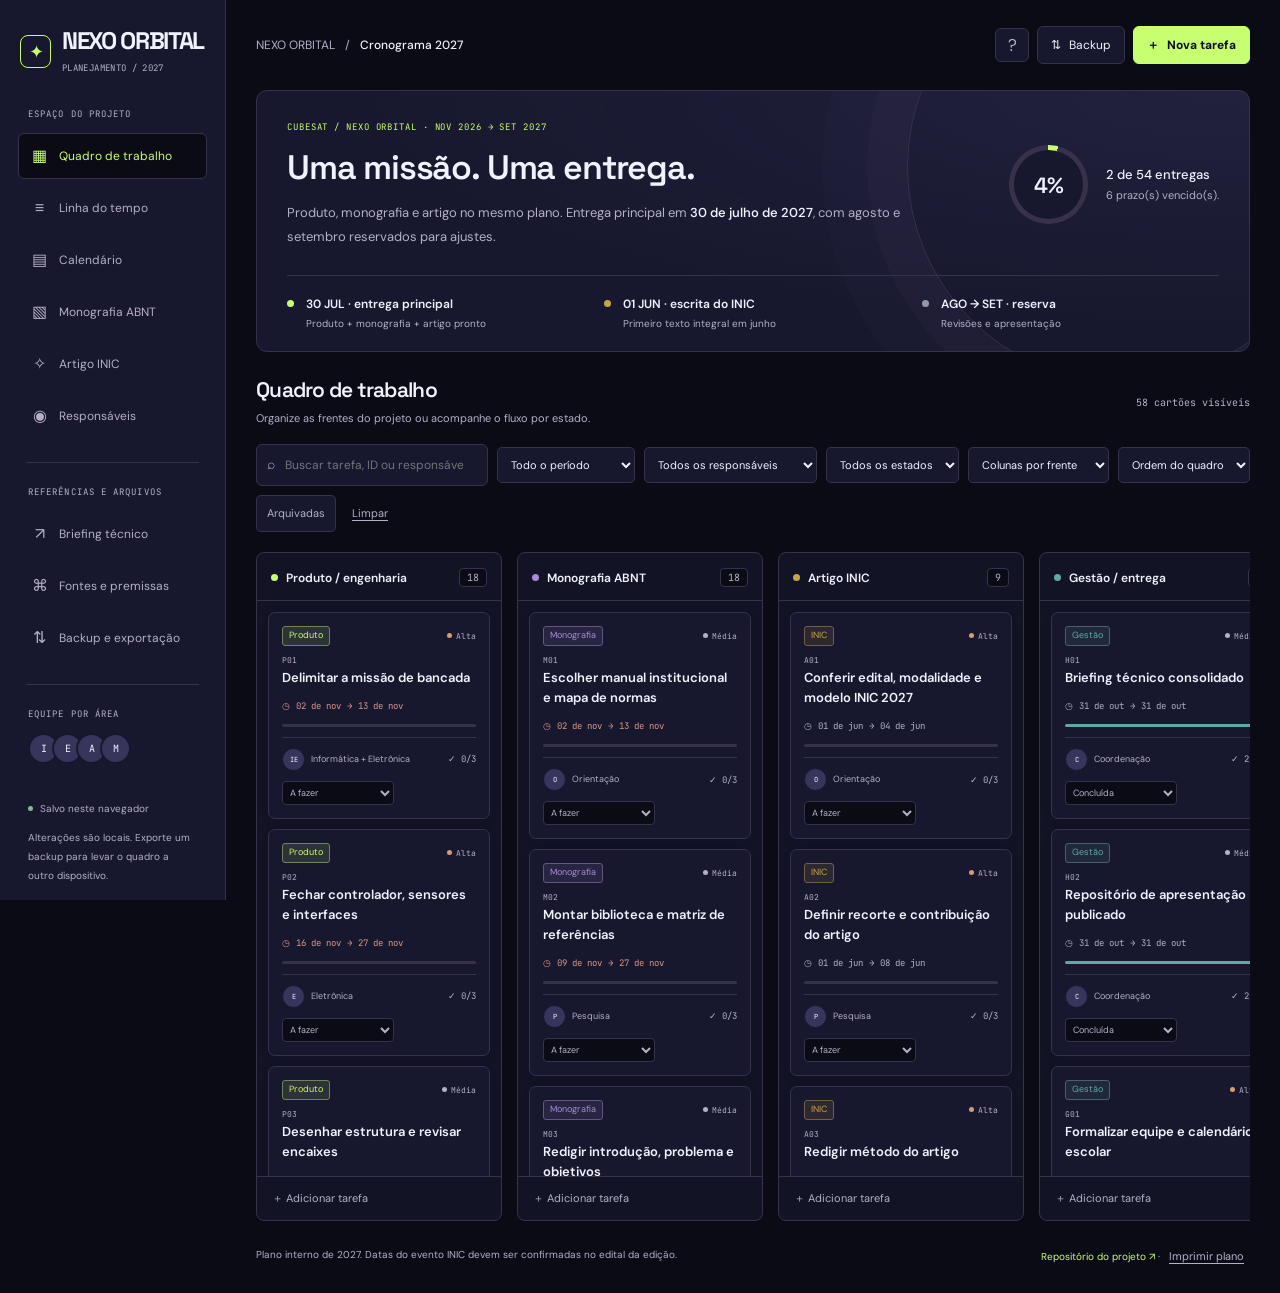
==== commit d71d96d1: "feat: publica cronograma interativo 2027 com monografia e INIC" ====
--- a/index.html
+++ b/index.html
@@ -1,19 +1,13 @@
-<!doctype html><html lang="pt-BR"><head><meta charset="utf-8"><meta name="viewport" content="width=device-width,initial-scale=1"><meta name="theme-color" content="#0b0b16"><meta name="description" content="Briefing técnico navegável — NEXO ORBITAL. Tecnologias, telas, arquitetura, métodos e critérios de aceite."><title>NEXO ORBITAL — Briefing técnico navegável</title><style>
-:root{--bg:#0b0b16;--panel:#17172e;--ink:#f1f2ff;--muted:#b6afc8;--line:#37314c;--accent:#c7ff70;--second:#a8a0ff;--mono:ui-monospace,SFMono-Regular,Consolas,monospace;--sans:Inter,"Segoe UI",Arial,sans-serif;--serif:Georgia,"Times New Roman",serif;color-scheme:dark}*{box-sizing:border-box}html{scroll-behavior:smooth;scroll-padding-top:95px}body{margin:0;background:var(--bg);color:var(--ink);font:14px/1.7 var(--sans)}button,input,select{font:inherit;color:inherit}button,a,input,select{-webkit-tap-highlight-color:transparent}button,a{touch-action:manipulation}button{cursor:pointer}a{color:inherit;text-decoration:none}button:disabled{opacity:.4;cursor:default}button:focus-visible,a:focus-visible,input:focus-visible,select:focus-visible{outline:3px solid var(--second);outline-offset:4px}::selection{background:var(--accent);color:var(--bg)}.container{width:min(1240px,calc(100% - 96px));margin:auto}.skip{position:fixed;left:15px;top:-100px;z-index:100;background:var(--accent);color:var(--bg);padding:12px}.skip:focus{top:12px}.sr-only{position:absolute;width:1px;height:1px;overflow:hidden;clip-path:inset(50%);white-space:nowrap}header{position:sticky;top:0;z-index:20;background:var(--bg);border-bottom:1px solid var(--line)}.nav{height:80px;display:flex;align-items:center;gap:36px}.brand{font-size:23px;font-weight:850;letter-spacing:-.06em;display:flex;align-items:center;gap:12px;white-space:nowrap}.brand-icon{height:29px;width:29px;border:1px solid var(--accent);display:grid;place-items:center;color:var(--accent);border-radius:8px;font:18px var(--mono);transform:rotate(-8deg)}.brand small{font:7px/1.6 var(--mono);letter-spacing:.1em;white-space:normal;color:var(--muted);border-left:1px solid var(--line);padding-left:12px;margin-left:5px}.navlinks{margin-left:auto;display:flex;gap:25px;color:var(--muted);font-size:10px}.navlinks a:hover{color:var(--accent)}.menu-btn{display:none;border:1px solid var(--line);background:var(--panel);padding:7px 10px;border-radius:6px}.nav-export{border:1px solid var(--line);background:var(--panel);padding:9px 13px;font:9px var(--mono);border-radius:5px;color:var(--accent)}.eyebrow{font:9px/1.7 var(--mono);letter-spacing:.12em;text-transform:uppercase;color:var(--accent);display:block;margin-bottom:20px}.hero{position:relative;overflow:hidden;border-bottom:1px solid var(--line);padding:67px 0 0}.hero:before{content:"";position:absolute;inset:0;background-image:radial-gradient(var(--line) .7px,transparent .7px);background-size:23px 23px;opacity:.3;pointer-events:none}.hero-grid{display:grid;grid-template-columns:1.08fr 1fr;gap:35px;align-items:center;position:relative}.hero h1{font-size:clamp(40px,4.6vw,68px);line-height:1.06;letter-spacing:-.06em;font-weight:700;margin:0 0 25px;white-space:pre-line}.hero h1 em{font-style:normal;color:var(--accent)}.hero p{max-width:460px;font-size:14px;color:var(--muted);line-height:1.9}.hero-actions{display:flex;gap:12px;margin:29px 0 27px;flex-wrap:wrap}.btn{padding:12px 17px;border:1px solid var(--line);border-radius:5px;display:inline-flex;align-items:center;justify-content:center;gap:9px;background:var(--panel);color:var(--ink);font-size:11px;line-height:1.5;transition:transform .2s,border-color .2s}.btn:hover{border-color:var(--accent);transform:translateY(-2px)}.btn.primary{background:var(--accent);border-color:var(--accent);color:var(--bg);font-weight:700}.hero-diagram{min-width:0;position:relative}.hero-diagram svg{display:block;width:100%;height:auto}.diagram-caption{font:8px/1.8 var(--mono);color:var(--muted);border-left:1px solid var(--accent);padding-left:13px;margin:15px 0 10px}.hero-strip{position:relative;display:flex;gap:50px;border-top:1px solid var(--line);margin-top:40px;padding:25px 0}.hero-strip b{font:26px var(--mono);display:block;line-height:1.2}.hero-strip span{font:8px var(--mono);letter-spacing:.06em;color:var(--muted);text-transform:uppercase}.edition{margin-left:auto;max-width:220px;font:8px/1.8 var(--mono);color:var(--muted);text-align:right}.section{padding:64px 0;border-bottom:1px solid var(--line)}.section.alt{background:var(--panel)}.section-head{display:grid;grid-template-columns:1.1fr .9fr;gap:60px;align-items:end;margin-bottom:35px}.section-head h2{font-size:39px;line-height:1.15;letter-spacing:-.045em;margin:0;font-weight:600}.section-head p{font-size:12px;color:var(--muted);line-height:1.9;margin:0;max-width:460px}.section-head .eyebrow{margin-bottom:14px}.scope-grid{display:grid;grid-template-columns:repeat(3,1fr);gap:27px}.scope-item{border-top:2px solid var(--second);padding:22px 0}.scope-item h3{font-size:22px;letter-spacing:-.035em;margin:0 0 13px}.scope-item p{font-size:12px;color:var(--muted);margin:0}.scope-note{padding:18px 21px;border:1px solid var(--line);background:var(--panel);border-left:3px solid var(--accent);font-size:12px;color:var(--muted);margin-top:12px}.scope-note strong{color:var(--ink)}.subheading{font:9px var(--mono);letter-spacing:.09em;text-transform:uppercase;color:var(--accent);margin:30px 0 16px}.flow{display:grid;grid-template-columns:repeat(5,1fr);gap:20px}.flow-item{border-top:1px solid var(--line);padding-top:16px}.flow-item small{font:9px var(--mono);color:var(--accent)}.flow-item h3{font-size:18px;font-weight:550;letter-spacing:-.03em;margin:11px 0}.flow-item p{font-size:11px;color:var(--muted);margin:0}.explorer{display:grid;grid-template-columns:270px 1fr;border:1px solid var(--line);border-radius:8px;overflow:hidden}.sidebar{background:var(--panel);border-right:1px solid var(--line);min-width:0}.search-area{padding:17px;border-bottom:1px solid var(--line)}.search-area input{width:100%;border:1px solid var(--line);border-radius:5px;padding:10px 12px;font-size:11px;background:var(--bg)}.filters{display:flex;gap:6px;flex-wrap:wrap;margin-top:12px}.chip{font:9px var(--mono);border:1px solid var(--line);border-radius:4px;background:var(--bg);padding:6px 8px;line-height:1.5;color:var(--muted)}.chip[aria-pressed=true]{border-color:var(--accent);color:var(--accent)}.search-count{font:8px var(--mono);color:var(--muted);margin:11px 0 0}.screen-list{max-height:750px;overflow:auto;padding:9px;scrollbar-width:thin;scrollbar-color:var(--line) transparent}.screen-button{width:100%;display:flex;gap:12px;text-align:left;border:1px solid transparent;background:transparent;color:var(--muted);font-size:11px;line-height:1.5;padding:10px 9px;border-radius:5px;margin-bottom:3px}.screen-button span:first-child{font:9px var(--mono);color:var(--second);width:27px;flex-shrink:0;padding-top:3px}.screen-button.active{border-color:var(--line);background:var(--bg);color:var(--accent)}.screen-button:hover{border-color:var(--line)}.workspace{padding:26px;min-width:0;background:var(--bg)}.detail-top{display:flex;justify-content:space-between;gap:25px;align-items:center;margin-bottom:17px}.badge{font:8px var(--mono);text-transform:uppercase;color:var(--accent);border:1px solid var(--line);padding:5px 8px;border-radius:3px;display:inline-block}.detail-top h3{font-size:26px;letter-spacing:-.04em;font-weight:600;line-height:1.2;margin:12px 0 6px}.detail-top code{font:10px var(--mono);color:var(--muted);overflow-wrap:anywhere}.next-btn{font-size:10px;flex-shrink:0;padding:8px 12px}.screen-goal{font-size:12px;line-height:1.8;color:var(--muted);margin:0 0 20px}.mock-frame{border:1px solid var(--line);border-radius:6px;overflow:hidden;margin-bottom:22px;background:var(--panel)}.mock-bar{height:28px;display:flex;align-items:center;gap:5px;padding:0 11px;border-bottom:1px solid var(--line);font:8px var(--mono);color:var(--muted)}.mock-bar i{width:5px;height:5px;background:var(--line);border-radius:50%}.mock-bar span{margin-left:9px;white-space:nowrap;overflow:hidden;text-overflow:ellipsis}.mock{padding:20px;min-height:240px;position:relative}.mock-top{display:flex;align-items:center;justify-content:space-between;margin-bottom:20px;font-size:8px;color:var(--muted)}.mock-top b{font-weight:800;font-size:13px;letter-spacing:-.05em;color:var(--accent)}.mock-headline{font-size:20px;line-height:1.2;letter-spacing:-.035em;font-weight:600;margin:0 0 15px}.mock-content{display:grid;grid-template-columns:1.3fr 1fr;gap:20px}.mock-rows{margin:0;padding:0;list-style:none}.mock-rows li{padding:9px 10px;border:1px solid var(--line);border-radius:3px;font-size:9px;display:flex;justify-content:space-between;margin-bottom:6px;gap:15px}.mock-rows small{color:var(--accent);font:7px var(--mono);padding-top:3px}.mock-state{border:1px solid var(--line);border-radius:5px;padding:14px;background:var(--bg)}.mock-state>span{font:7px var(--mono);color:var(--muted);display:block;margin-bottom:10px}.mock-state b{font-size:18px;color:var(--accent);font-weight:500;letter-spacing:-.03em}.mock-state p{font-size:9px;line-height:1.7;color:var(--muted);margin:10px 0 0}.mock-actions{display:flex;gap:6px;flex-wrap:wrap;margin-top:17px}.mock-action{font-size:8px;border:1px solid var(--line);border-radius:3px;padding:7px 9px;background:var(--bg);color:var(--ink)}.mock-action:first-child{border-color:var(--accent);color:var(--accent)}.mock-caption{font:8px/1.7 var(--mono);color:var(--muted);margin:0 0 24px}.spec-grid{display:grid;grid-template-columns:1fr 1fr 1fr;gap:20px}.spec h4{font:8px var(--mono);text-transform:uppercase;letter-spacing:.07em;color:var(--accent);margin:0 0 12px}.spec ul{list-style:none;margin:0;padding:0}.spec li{font-size:11px;color:var(--muted);margin-bottom:7px;padding-left:11px;position:relative;line-height:1.7}.spec li:before{content:'·';color:var(--accent);position:absolute;left:0}.contract{margin-top:20px;padding-top:18px;border-top:1px solid var(--line)}.contract code{font:10px/1.8 var(--mono);overflow-wrap:anywhere;color:var(--second)}.accept{border:1px solid var(--line);border-left:2px solid var(--accent);background:var(--panel);padding:12px 14px;font-size:11px;color:var(--muted);line-height:1.8}.tech-links{display:flex;gap:7px;flex-wrap:wrap}.tech-links button{font:8px var(--mono);border:1px solid var(--line);background:var(--panel);padding:5px 7px;border-radius:3px;color:var(--muted)}.global-states{display:grid;grid-template-columns:repeat(3,1fr);gap:16px;margin-top:25px}.global-states article{border:1px solid var(--line);border-radius:5px;padding:18px}.global-states h3{font-size:13px;margin:0 0 8px;font-weight:550}.global-states p{font-size:11px;color:var(--muted);margin:0}.tech-filters{display:flex;gap:8px;flex-wrap:wrap;margin-bottom:25px}.tech-grid{display:grid;grid-template-columns:repeat(3,1fr);gap:20px}.tech-card{border:1px solid var(--line);border-radius:6px;background:var(--panel);padding:23px;scroll-margin-top:110px;position:relative}.tech-card:before{content:'';position:absolute;left:23px;top:-1px;width:32px;height:2px;background:var(--accent)}.tech-card small{font:8px var(--mono);text-transform:uppercase;color:var(--accent)}.tech-card h3{font-size:21px;font-weight:550;line-height:1.3;letter-spacing:-.035em;margin:14px 0}.tech-card p{font-size:12px;color:var(--muted);line-height:1.85}.tech-card dl{margin:19px 0 0}.tech-card dt{font:8px var(--mono);color:var(--second);text-transform:uppercase;margin-top:14px;margin-bottom:5px}.tech-card dd{font-size:10px;color:var(--muted);line-height:1.8;margin:0}.tech-card a{font:8px var(--mono);display:inline-block;margin-top:19px;color:var(--accent)}.stack-note{border-left:2px solid var(--second);padding-left:15px;font-size:11px;color:var(--muted);margin-top:26px}.data-grid{display:grid;grid-template-columns:1fr 1fr;gap:30px}.data-table{width:100%;border-collapse:collapse;font-size:11px}.data-table th{text-align:left;font:8px var(--mono);letter-spacing:.08em;color:var(--accent);padding:14px;background:var(--panel);border:1px solid var(--line)}.data-table td{padding:15px;border:1px solid var(--line);color:var(--muted);vertical-align:top;line-height:1.8}.data-table td:first-child{color:var(--ink);min-width:130px}.data-table code{font:9px var(--mono);overflow-wrap:anywhere;color:var(--second)}.method-card{border:1px solid var(--line);padding:21px;border-radius:5px;background:var(--panel);margin-bottom:17px;break-inside:avoid}.method-card h3{font-size:16px;font-weight:550;letter-spacing:-.025em;margin:0 0 12px}.method-card code{font:11px/1.9 var(--mono);display:block;overflow-wrap:anywhere;color:var(--accent)}.method-card p{font-size:11px;line-height:1.8;color:var(--muted);margin:13px 0 0}.lab{display:grid;grid-template-columns:.8fr 1.2fr;border:1px solid var(--line);border-radius:8px;overflow:hidden;background:var(--panel)}.lab-controls{padding:28px;border-right:1px solid var(--line)}.lab-controls h3{font-size:23px;line-height:1.25;letter-spacing:-.04em;margin:0 0 15px;font-weight:550}.lab-controls p{font-size:11px;color:var(--muted);line-height:1.9;margin:0 0 23px}.control{margin-bottom:20px}.control label{display:flex;justify-content:space-between;gap:20px;font-size:11px;line-height:1.6}.control output{color:var(--accent);font:11px var(--mono)}.control input[type=range]{width:100%;margin-top:12px;accent-color:var(--accent)}.control select,.control input[type=number]{width:100%;border:1px solid var(--line);background:var(--bg);padding:9px;margin-top:9px;border-radius:4px}.lab-output{padding:28px;min-width:0;align-content:center;display:grid;gap:14px}.lab-output svg{display:block;width:100%;height:auto}.lab-summary{font:10px/1.9 var(--mono);color:var(--muted);border-top:1px solid var(--line);padding-top:16px}.metrics-row{display:grid;grid-template-columns:repeat(3,1fr);gap:15px;margin-bottom:15px}.mini-metric{border:1px solid var(--line);border-radius:4px;padding:14px}.mini-metric span{font:8px var(--mono);color:var(--muted);display:block;line-height:1.6}.mini-metric b{font:24px var(--mono);color:var(--accent);display:block;margin-top:10px}.matrix{display:grid;grid-template-columns:1fr 1fr;gap:7px;max-width:350px;margin:auto;width:100%}.matrix div{padding:20px;border:1px solid var(--line);background:var(--bg)}.matrix small{font:8px var(--mono);color:var(--muted)}.matrix b{font:30px var(--mono);display:block;color:var(--accent)}.vote-buttons{display:grid;gap:8px}.vote-buttons button{padding:11px;text-align:left;font-size:11px;background:var(--bg);border:1px solid var(--line);border-radius:4px}.vote-buttons button[aria-pressed=true]{border-color:var(--accent);color:var(--accent)}.team-grid{display:grid;grid-template-columns:repeat(3,1fr);gap:24px}.team-card{padding:21px;border-top:2px solid var(--second);background:var(--panel)}.team-card h3{font-size:20px;font-weight:550;letter-spacing:-.035em;margin:0 0 12px}.team-card p{font-size:12px;color:var(--muted);line-height:1.85;margin:0}.delivery-grid{display:grid;grid-template-columns:1.2fr 1fr;gap:45px}.checks{display:grid;gap:14px}.check{display:flex;gap:12px;font-size:12px;align-items:flex-start;color:var(--muted)}.check input{margin-top:5px;accent-color:var(--accent);width:15px;height:15px;flex-shrink:0}.decisions{padding:22px;border:1px solid var(--line);background:var(--panel);border-radius:5px}.decisions h3{font-size:20px;letter-spacing:-.035em;font-weight:550;margin:0 0 15px}.decisions ul{margin:0;padding-left:17px;font-size:12px;color:var(--muted);line-height:1.9}.decisions li{margin-bottom:10px}.review-count{font:9px var(--mono);color:var(--accent);margin-top:18px}.phases{display:grid;grid-template-columns:repeat(4,1fr);gap:26px;margin-top:35px}.phase{border-top:1px solid var(--line);padding-top:18px}.phase small{font:8px var(--mono);color:var(--accent)}.phase h3{font-size:18px;font-weight:550;margin:12px 0 9px}.phase p{font-size:11px;color:var(--muted);margin:0}.history-grid{display:grid;grid-template-columns:1fr 1fr;gap:40px}.history-grid ul{margin:0;padding-left:17px;color:var(--muted);font-size:11px;line-height:2}.identity-swatch{display:flex;gap:7px;margin:16px 0}.identity-swatch i{width:36px;height:24px;border:1px solid var(--line);border-radius:3px}.history-grid h3{font-size:18px;font-weight:550;margin:0 0 12px}.history-grid p{font-size:12px;color:var(--muted);line-height:1.9}.references{display:grid;grid-template-columns:repeat(4,1fr);gap:8px 23px;margin-top:30px}.references a{font:9px/1.7 var(--mono);border-bottom:1px solid var(--line);padding:10px 0;color:var(--muted)}.references a:hover{color:var(--accent)}.closing{display:flex;justify-content:space-between;align-items:center;gap:30px;margin-top:35px;padding-top:30px;border-top:1px solid var(--line)}.closing h2{font-size:30px;letter-spacing:-.04em;font-weight:550;line-height:1.2;margin:0 0 10px}.closing p{font-size:11px;color:var(--muted);margin:0}.closing-actions{display:flex;gap:10px;flex-wrap:wrap}footer{padding:25px 0;font:8px/1.9 var(--mono);color:var(--muted)}.footer-inner{display:flex;justify-content:space-between;gap:30px}.toast{position:fixed;bottom:25px;left:50%;transform:translate(-50%,20px);max-width:calc(100% - 32px);padding:12px 20px;border:1px solid var(--accent);background:var(--panel);color:var(--ink);font-size:11px;z-index:50;border-radius:6px;opacity:0;pointer-events:none;transition:.2s}.toast.show{opacity:1;transform:translate(-50%,0)}dialog{background:var(--panel);color:var(--ink);border:1px solid var(--line);border-radius:10px;padding:30px;max-width:580px;width:calc(100% - 32px)}dialog::backdrop{background:#000a;backdrop-filter:blur(5px)}dialog h2{font-size:26px;letter-spacing:-.035em;margin:0 0 20px}dialog p{font-size:12px;line-height:1.9;color:var(--muted)}.print-appendix{display:none}noscript{display:block;background:var(--accent);color:var(--bg);padding:14px;text-align:center}
-body[data-theme=coro] h1,body[data-theme=coro] .section-head h2{font-family:var(--serif);font-weight:400;letter-spacing:-.055em}body[data-theme=coro] .hero:before{background-image:repeating-linear-gradient(90deg,transparent,transparent 79px,var(--line) 80px);opacity:.22}body[data-theme=mesaar] .hero h1{font-weight:750}body[data-theme=mesaar] .btn,body[data-theme=mesaar] .lab,body[data-theme=mesaar] .tech-card{box-shadow:3px 3px 0 #282b28;border:1px solid #282b28;border-radius:6px}body[data-theme=mesaar] .btn.primary{background:#74dba0;color:#20342b}body[data-theme=esp32] .hero h1{font-family:var(--serif);font-weight:700;letter-spacing:-.055em;font-size:clamp(48px,5.8vw,83px);color:#fff1d7}body[data-theme=esp32] .hero{background:radial-gradient(ellipse at 80% 80%,#6b255230,transparent 65%)}body[data-theme=esp32] .btn,body[data-theme=esp32] .chip{border-radius:30px}body[data-theme=esp32] .brand{font-family:var(--serif);font-size:29px}body[data-theme=esp32] .section-head h2{font-family:var(--serif);font-size:43px}body[data-theme=cubesat] .btn.primary{background:linear-gradient(135deg,#d6ff9d,#c7ff70);box-shadow:0 0 30px #c7ff7016}body[data-theme=cubesat] .hero:before{background-image:radial-gradient(#d1c8ff 1px,transparent 1px);background-size:70px 57px;opacity:.12}body[data-theme=ionolab] .hero:before{background-image:linear-gradient(var(--line) 1px,transparent 1px),linear-gradient(90deg,var(--line) 1px,transparent 1px);background-size:50px 50px;opacity:.15}
-@media(min-width:1600px){.hero{padding-top:85px}.hero h1{font-size:76px}.section{padding:80px 0}}@media(max-width:1100px){.container{width:calc(100% - 52px)}.nav{gap:22px}.navlinks{gap:17px}.brand{font-size:20px}.brand small{display:none}.tech-grid{grid-template-columns:1fr 1fr}.hero h1{font-size:50px}.hero-grid{gap:20px}.section-head{gap:30px}.explorer{grid-template-columns:235px 1fr}.workspace{padding:22px}.mock-content{gap:12px}.mock{padding:17px}.references{grid-template-columns:repeat(3,1fr)}}@media(max-width:760px){html{scroll-padding-top:80px}.container{width:calc(100% - 36px)}.nav{height:68px;gap:13px}.brand{font-size:22px}.brand small{display:block;font-size:6px}.navlinks{position:absolute;top:68px;left:0;right:0;background:var(--panel);padding:20px;border-bottom:1px solid var(--line);display:none;flex-wrap:wrap;font-size:12px;gap:20px}.navlinks.open{display:flex}.menu-btn{display:block;margin-left:auto}.nav-export{display:none}.hero{padding-top:40px}.hero-grid{grid-template-columns:1fr;gap:15px}.hero h1{font-size:48px;max-width:550px;line-height:1.06}.hero p{font-size:13px}.eyebrow{font-size:8px;margin-bottom:20px}.hero-diagram{max-width:520px;width:100%;margin:auto}.hero-actions{margin-top:25px}.diagram-caption{font-size:8px}.hero-strip{margin-top:24px;padding:22px 0;gap:35px}.hero-strip b{font-size:23px}.hero-strip span{font-size:7px}.edition{display:none}.section{padding:43px 0}.section-head{grid-template-columns:1fr;gap:20px;margin-bottom:27px}.section-head h2{font-size:33px}.section-head p{font-size:12px;line-height:1.9}.scope-grid{grid-template-columns:1fr;gap:8px}.scope-item{padding:20px 0}.scope-item h3{font-size:21px}.scope-item p{font-size:12px}.scope-note{padding:17px;font-size:11px}.flow{grid-template-columns:1fr 1fr;gap:22px}.flow-item:last-child{grid-column:1/-1}.flow-item h3{font-size:17px}.explorer{grid-template-columns:1fr}.sidebar{border-right:0;border-bottom:1px solid var(--line)}.screen-list{max-height:190px;padding:8px;display:grid;grid-template-columns:1fr 1fr;gap:3px}.screen-button{font-size:10px;padding:8px}.search-area{padding:17px}.workspace{padding:21px 17px}.detail-top{gap:15px;align-items:flex-start}.detail-top h3{font-size:23px}.next-btn{font-size:9px;padding:7px 9px;max-width:82px}.badge{font-size:7px}.mock{padding:15px;min-height:250px}.mock-content{grid-template-columns:1fr .9fr;gap:10px}.mock-headline{font-size:18px}.mock-state{padding:11px}.mock-state b{font-size:16px}.mock-state p{font-size:8px}.mock-rows li{font-size:8px;padding:8px}.mock-rows small{font-size:6px}.spec-grid{grid-template-columns:1fr;gap:18px}.spec ul{display:flex;gap:10px 16px;flex-wrap:wrap}.spec li{font-size:11px;margin:0}.spec h4{margin-bottom:8px}.contract code{font-size:9px}.global-states{grid-template-columns:1fr 1fr;gap:12px}.global-states article{padding:15px}.global-states h3{font-size:12px}.global-states p{font-size:10px}.tech-grid{grid-template-columns:1fr;gap:18px}.tech-card{padding:23px}.tech-card h3{font-size:22px}.tech-card p{font-size:12px}.tech-card dd{font-size:11px}.tech-card a{font-size:9px}.tech-filters{gap:6px}.chip{font-size:8px}.data-grid{grid-template-columns:1fr;gap:25px}.data-table{font-size:10px}.data-table th,.data-table td{padding:12px}.data-table td:first-child{min-width:100px}.lab{grid-template-columns:1fr}.lab-controls{padding:22px;border-right:0;border-bottom:1px solid var(--line)}.lab-output{padding:22px}.metrics-row{gap:8px}.mini-metric{padding:12px}.mini-metric b{font-size:22px}.mini-metric span{font-size:7px}.lab-summary{font-size:9px}.team-grid{grid-template-columns:1fr 1fr;gap:16px}.team-card{padding:18px}.team-card h3{font-size:18px}.team-card p{font-size:11px}.delivery-grid{grid-template-columns:1fr;gap:27px}.phases{grid-template-columns:1fr 1fr;gap:27px}.history-grid{grid-template-columns:1fr;gap:25px}.references{grid-template-columns:1fr 1fr;gap:0 20px}.closing{display:block}.closing h2{font-size:27px}.closing-actions{margin-top:23px}.footer-inner{display:block}.footer-inner span{display:block;margin-top:12px}body[data-theme=esp32] .hero h1{font-size:59px}body[data-theme=esp32] .section-head h2{font-size:35px}}@media(max-width:360px){.hero h1{font-size:42px}.container{width:calc(100% - 28px)}.brand small{display:none}.hero-strip{gap:22px}.mock-content{grid-template-columns:1fr}.mock-state{display:none}.team-grid{grid-template-columns:1fr}.screen-list{grid-template-columns:1fr}.section-head h2{font-size:30px}}
-@media(prefers-reduced-motion:reduce){html{scroll-behavior:auto}*,*:before,*:after{animation:none!important;transition:none!important}}
-@media print{*{print-color-adjust:exact;-webkit-print-color-adjust:exact}header,.hero-actions,.hero-diagram,.explorer,.global-states,.tech-filters,.lab,.checks,.review-count,.closing,.toast,dialog,footer,.skip{display:none!important}body{background:white;color:#212121;font-size:10pt}.container{width:100%}.hero{padding:25px 0;background:white!important}.hero:before{display:none}.hero-grid{display:block}.hero h1{color:#26212a!important;font-size:38px!important}.hero p,.scope-item p,.section-head p,.flow-item p,.team-card p,.phase p,.history-grid p,.history-grid ul{color:#555;font-size:10px}.hero-strip b{color:#222}.section{padding:24px 0;background:white!important;break-before:auto}.section-head{margin-bottom:20px}.section-head h2{font-size:26px!important;color:#333}.eyebrow,.subheading{color:#734a7a}.scope-note,.tech-card,.method-card,.team-card,.decisions{background:#faf8f5;color:#333;border-color:#ccc}.scope-note,.decisions ul{color:#555}.scope-note strong{color:#333}.scope-grid{gap:25px}.scope-item h3{font-size:18px}.flow{gap:17px}.flow-item h3{font-size:15px}.tech-grid{grid-template-columns:1fr 1fr;gap:15px}.tech-card{padding:17px;break-inside:avoid;box-shadow:none!important}.tech-card h3{font-size:18px}.tech-card p,.tech-card dd{font-size:10px;color:#555}.tech-card dt,.tech-card a,.tech-card small{color:#805078}.method-card{padding:17px}.method-card code{color:#6f4277;font-size:10px}.method-card p{color:#555;font-size:10px}.data-grid{display:block}.data-table{font-size:10px}.data-table th{color:#774a72;background:#f3eff4}.data-table td,.data-table td:first-child{color:#555;border-color:#ccc}.team-grid{gap:15px}.team-card h3{font-size:17px}.delivery-grid{display:block}.decisions{margin-bottom:20px}.decisions h3{font-size:18px}.phases{gap:20px}.phase h3{font-size:16px}.references{grid-template-columns:1fr 1fr}.references a{color:#71496f;font-size:8px}.history-grid{gap:25px}.print-appendix{display:block;padding:25px 0}.print-appendix h2{font-size:25px;margin:0 0 20px;color:#333}.print-screen{border-top:1px solid #ccc;padding:17px 0;break-inside:avoid}.print-screen h3{font-size:16px;color:#4a3452;margin:0 0 6px}.print-screen p{font-size:10px;color:#555;line-height:1.7}.print-screen code{font-size:9px;color:#764775;overflow-wrap:anywhere}.print-screen strong{color:#333}}
-</style><style id="friendly-typography">@font-face{font-family:'Space Grotesk';font-style:normal;font-weight:300 700;font-display:swap;src:url([data-uri]) format('woff')}
+<!doctype html><html lang="pt-BR"><head><meta charset="utf-8"><meta name="viewport" content="width=device-width,initial-scale=1"><meta name="theme-color" content="#0b0b16"><meta name="description" content="NEXO ORBITAL — cronograma interativo, monografia ABNT e artigo INIC. Entrega em julho de 2027 e reserva até setembro."><title>NEXO ORBITAL · Cronograma 2027</title><style>
+@font-face{font-family:'Space Grotesk';font-style:normal;font-weight:300 700;font-display:swap;src:url([data-uri]) format('woff')}
 @font-face{font-family:'DM Sans';font-style:normal;font-weight:100 1000;font-display:swap;src:url([data-uri]) format('woff')}
 @font-face{font-family:'JetBrains Mono';font-style:normal;font-weight:100 800;font-display:swap;src:url([data-uri]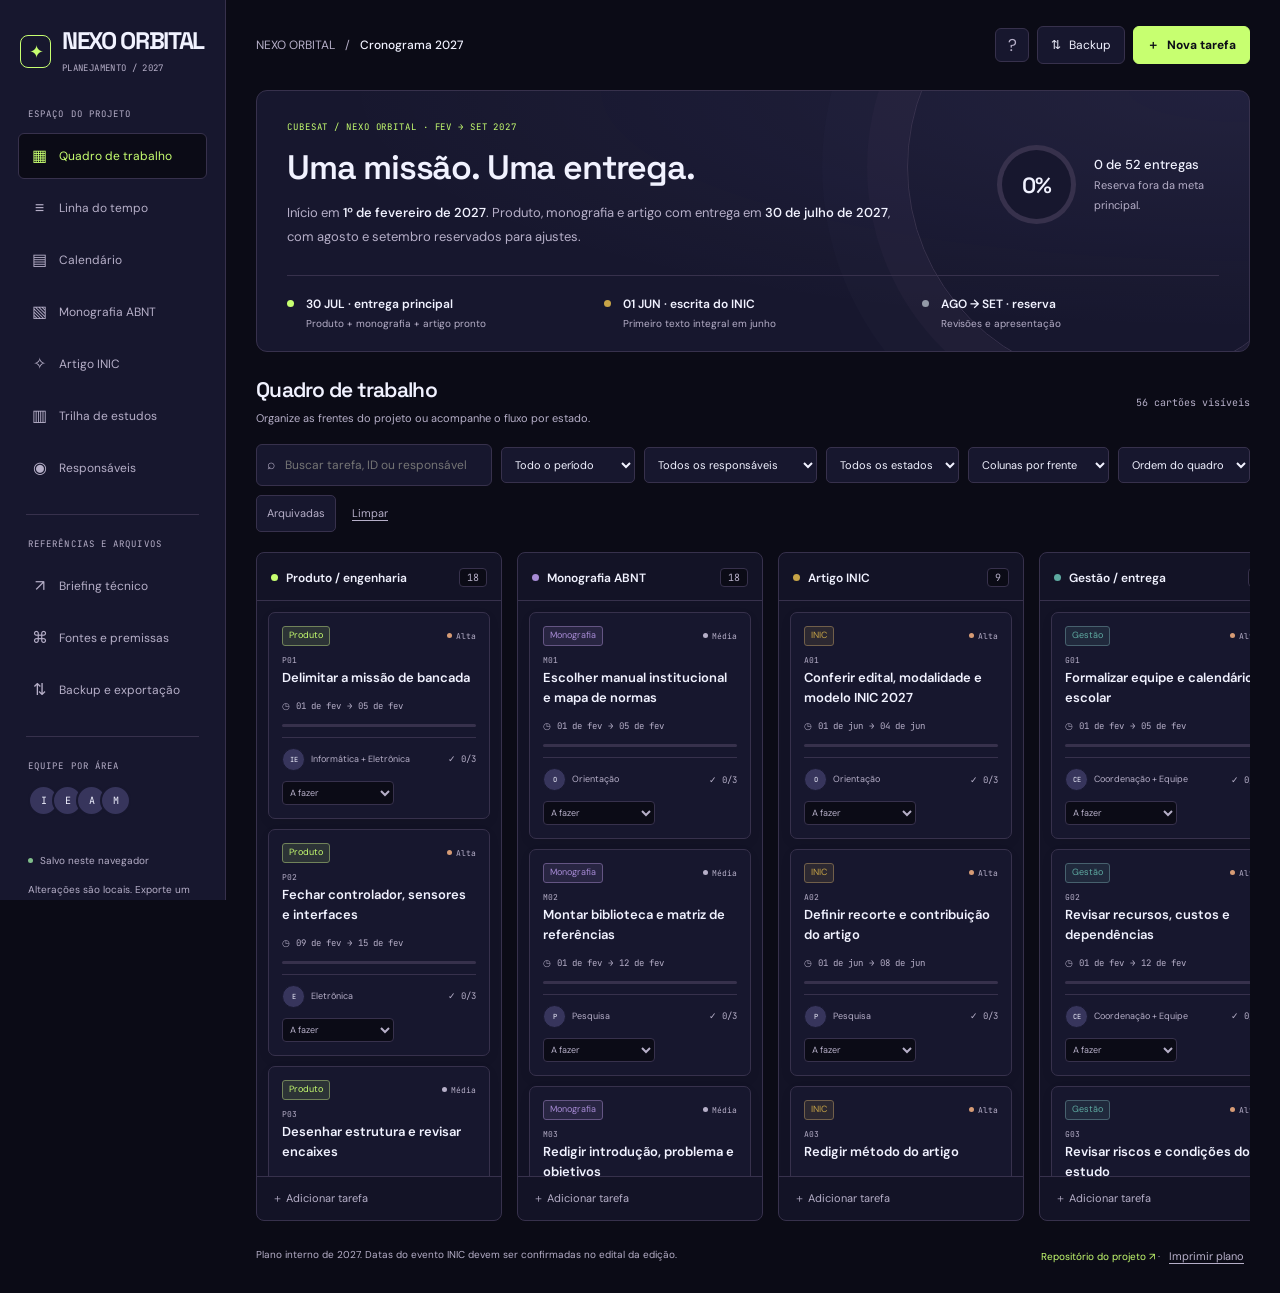
==== commit 13a1c976: "feat: adiciona trilha de estudos e revisa cronograma para fevereiro de 2027" ====
--- a/index.html
+++ b/index.html
@@ -8,6 +8,10 @@
 @media(max-width:360px){.hero{padding:20px 17px 0}.hero h1{font-size:25px}.progress-ring{width:46px;height:46px}.progress-ring b{font-size:14px}.hero-main{gap:10px}.main{padding-left:13px;padding-right:13px}.milestone small{display:block;margin-left:0}.hero-description{font-size:12px}.top-actions .help-btn{display:none}.board{margin-right:-13px;padding-right:13px;grid-auto-columns:270px}.field-row{grid-template-columns:1fr}.academic-banner{padding:19px}body[data-theme=esp32] .hero h1{font-size:29px}}
 @media(prefers-reduced-motion:reduce){*,*:before,*:after{scroll-behavior:auto!important;animation:none!important;transition:none!important}}
 @media print{*{print-color-adjust:exact;-webkit-print-color-adjust:exact}.sidebar,.sidebar-scrim,.topbar,.hero,.workspace-head,.filters,#workspace,.workspace-foot,dialog,.toast{display:none!important}.app{display:block}.main{padding:0}body{background:white;color:#222;font-size:10pt}.print-area{display:block}.print-area h1{font-size:26pt;margin:0 0 13px}.print-area h2{font-size:17pt;margin:23px 0 12px;color:#3c2e49}.print-area p{font-size:9pt;line-height:1.65}.print-task{border-top:1px solid #ccc;padding:14px 0;break-inside:avoid}.print-task h3{font-size:12pt;margin:0 0 7px;color:#3c2e49}.print-task p,.print-task li{font-size:9pt;line-height:1.7;color:#555}.print-task ul{padding-left:19px}.print-area a{color:#624d76}.print-area code{font-size:8pt}.print-subtitle{color:#555;font-size:10pt!important}}
+.study-hero{border:1px solid var(--line);background:var(--panel);border-radius:10px;padding:28px;display:grid;grid-template-columns:1fr 180px;gap:35px;position:relative;overflow:hidden}.study-hero h3{font-size:32px;line-height:1.2;margin:0 0 15px;max-width:650px}.study-hero p{font-size:13px;color:var(--muted);max-width:620px;line-height:1.9;margin:0}.study-stats{display:flex;flex-wrap:wrap;gap:21px;margin-top:23px;color:var(--muted);font-size:11px}.study-stats b{font:20px var(--display);font-weight:600;color:var(--ink);margin-right:5px}.study-progress{border-left:1px solid var(--line);padding-left:26px;display:flex;flex-direction:column;justify-content:center}.study-progress strong{font:41px var(--display);color:var(--accent);letter-spacing:-.04em}.study-progress small{font:10px var(--mono);color:var(--muted);margin:5px 0 14px}.study-progress [role=progressbar]{height:4px;background:var(--line);border-radius:4px;overflow:hidden}.study-progress i{height:100%;display:block;background:var(--accent)}.study-progress>span{font-size:10px;color:var(--muted);line-height:1.8;margin-top:14px}.study-toolbar{display:flex;justify-content:space-between;gap:20px;align-items:center;margin:24px 0 15px}.study-toolbar nav{display:flex;gap:8px;flex-wrap:wrap}.study-filters{display:flex;gap:16px;align-items:center;flex-wrap:wrap;margin:0 0 20px}.study-filters .search{max-width:350px}.study-filters select{padding:8px 10px;background:var(--panel);border:1px solid var(--line);border-radius:5px;font-size:11px}.study-route{list-style:none;padding:0;margin:0;display:grid;gap:13px}.study-module{border:1px solid var(--line);border-radius:8px;background:var(--panel);overflow:hidden}.study-module summary{display:flex;gap:19px;align-items:center;padding:23px;cursor:pointer;list-style:none}.study-module summary::-webkit-details-marker{display:none}.study-module summary:focus-visible{outline:2px solid var(--accent);outline-offset:-4px}.study-step{font:16px var(--mono);color:var(--accent);background:var(--bg);width:44px;height:44px;display:grid;place-items:center;border:1px solid var(--line);border-radius:7px;flex-shrink:0}.study-module-title{flex:1;min-width:0}.study-module-title small{font:9px/1.6 var(--mono);color:var(--muted);display:block;margin-bottom:7px}.study-module-title b{font:600 18px/1.4 var(--display);letter-spacing:-.025em}.study-module-state{font-size:10px;color:var(--muted);white-space:nowrap}.study-module.studied .study-module-state{color:var(--accent)}.study-module[open] summary{border-bottom:1px solid var(--line)}.study-module-body{padding:23px 27px}.study-module-columns{display:grid;grid-template-columns:1fr 1fr;gap:35px}.study-module-body h4{font-size:15px;margin:0 0 11px;letter-spacing:-.02em}.study-module-body h4:not(:first-child){margin-top:24px}.study-module-body ul{padding-left:17px;margin:0;font-size:12px;color:var(--muted);line-height:2}.study-module-body p{font-size:12px;color:var(--muted);line-height:1.9;margin:0}.study-checks li::marker{color:var(--accent)}.study-source{display:flex;align-items:center;justify-content:space-between;gap:16px;padding:11px 13px;background:var(--bg);border:1px solid var(--line);border-radius:5px;margin-bottom:8px;transition:border-color .15s}.study-source:hover{border-color:var(--accent)}.study-source b{font-size:11px;font-weight:600;line-height:1.6;display:block}.study-source small{font-size:9px;color:var(--muted);line-height:1.8;display:block;margin-top:2px}.study-source>span:last-child{color:var(--accent);font-size:16px}.study-task-links{display:flex;flex-wrap:wrap;gap:6px}.study-task-links .btn{padding:5px 8px;font:9px var(--mono)}.study-file-links{display:grid;gap:9px;justify-items:start}.study-file-links button{text-align:left;font-size:11px;overflow-wrap:anywhere}.study-module-body footer{display:flex;justify-content:space-between;gap:20px;border-top:1px solid var(--line);padding-top:18px;margin-top:23px;font-size:10px;color:var(--muted);align-items:center}.study-module-body footer label{display:flex;gap:9px;align-items:center;color:var(--ink);font-size:11px;cursor:pointer}.study-module-body input[type=checkbox]{width:17px;height:17px;accent-color:var(--accent)}.study-help{font-size:12px;line-height:1.9;color:var(--muted);max-width:850px;margin:0 0 22px}.study-resource-grid,.study-hardware-grid,.study-file-grid{display:grid;grid-template-columns:repeat(2,minmax(0,1fr));gap:15px}.study-resource-card,.study-hardware,.study-file{border:1px solid var(--line);border-radius:7px;padding:23px;background:var(--panel);min-width:0}.study-resource-card h3,.study-hardware h3,.study-file h3{font-size:21px;line-height:1.3;margin:0 0 13px;overflow-wrap:anywhere}.study-resource-card p,.study-hardware p{font-size:12px;color:var(--muted);line-height:1.9;margin:0 0 16px}.study-resource-card small,.study-hardware small{display:block;color:var(--muted);font-size:10px;line-height:1.8}.study-check-date{display:block;font:8px/1.9 var(--mono);color:var(--muted);margin:11px 0 19px}.study-hardware .study-compat{font-size:11px;border-left:2px solid var(--second);padding-left:11px;margin-top:16px;margin-bottom:12px}.study-hardware a{font-size:11px;color:var(--accent);text-decoration:underline;text-underline-offset:3px}.study-drive{border:1px solid var(--line);border-left:3px solid var(--inic);border-radius:7px;background:var(--panel);padding:26px;margin-top:24px}.study-drive h3{font-size:27px;line-height:1.3;margin:0 0 15px}.study-drive p{font-size:12px;color:var(--muted);line-height:1.9;margin:0;max-width:800px}.study-keywords{display:flex;flex-wrap:wrap;gap:8px;margin:22px 0}.study-keywords span{font-size:10px;border:1px solid var(--line);padding:5px 9px;border-radius:4px;background:var(--bg)}.study-drive footer{display:flex;justify-content:space-between;align-items:center;gap:20px;font-size:10px;color:var(--muted)}.study-file>div{display:flex;justify-content:space-between;align-items:center;margin-bottom:20px}.study-file code{font:9px var(--mono);color:var(--accent);padding:4px 7px;border:1px solid var(--line);border-radius:4px}.study-file>div span{font:9px var(--mono);color:var(--muted)}.study-file h3{font-size:18px;line-height:1.5}.study-file details{margin-top:18px;font-size:11px;color:var(--muted)}.study-file details summary{cursor:pointer}.study-file pre{font:9px/1.8 var(--mono);background:var(--bg);border:1px solid var(--line);padding:12px;overflow:auto;max-height:280px;border-radius:5px;white-space:pre;tab-size:2}.study-backup{display:flex;gap:25px;align-items:center;justify-content:space-between;border-top:1px solid var(--line);padding:24px 0 10px;margin-top:25px}.study-backup h3{font-size:21px;margin:0 0 11px}.study-backup p{font-size:11px;line-height:1.9;color:var(--muted);max-width:620px;margin:0}.study-backup>div:last-child{display:flex;flex-wrap:wrap;gap:8px;justify-content:flex-end;min-width:260px}.sidebar{overflow-y:auto;scrollbar-width:thin;scrollbar-color:var(--line) transparent}.study-hero .eyebrow{font-size:9px}.study-resource-card .btn{margin-top:auto}
+@media(max-width:1100px){.study-toolbar{align-items:flex-start}.study-module-columns{gap:24px}.study-backup{align-items:flex-start}.study-backup>div:last-child{min-width:220px}.study-stats{gap:15px}.study-hero h3{font-size:29px}.study-module-state{font-size:9px}}
+@media(max-width:760px){.study-hero{grid-template-columns:1fr;padding:24px;gap:23px}.study-hero h3{font-size:29px}.study-progress{border-left:0;border-top:1px solid var(--line);padding:20px 0 0}.study-progress strong{font-size:31px}.study-progress>span{font-size:11px}.study-stats{gap:16px;font-size:11px}.study-stats b{font-size:19px}.study-toolbar{display:block}.study-toolbar nav{display:grid;grid-template-columns:1fr 1fr;gap:8px;margin-bottom:12px}.study-toolbar>.btn{width:100%}.study-filters{gap:12px}.study-filters .search{max-width:none;flex-basis:100%}.study-filters select{font-size:12px;max-width:100%}.study-module summary{padding:19px 16px;gap:13px;flex-wrap:wrap}.study-step{width:34px;height:37px;font-size:13px}.study-module-title b{font-size:18px}.study-module-title small{font-size:9px;line-height:1.8}.study-module-state{margin-left:47px;font-size:10px}.study-module-body{padding:22px}.study-module-columns{grid-template-columns:1fr;gap:26px}.study-module-body h4{font-size:17px}.study-module-body ul,.study-module-body p{font-size:13px}.study-source b{font-size:12px}.study-source small{font-size:10px}.study-source{padding:13px}.study-module-body footer{display:block;font-size:11px}.study-module-body footer label{margin-top:17px;font-size:12px;line-height:1.8}.study-resource-grid,.study-hardware-grid,.study-file-grid{grid-template-columns:1fr}.study-resource-card,.study-hardware,.study-file{padding:24px}.study-resource-card h3,.study-hardware h3{font-size:23px}.study-resource-card p,.study-hardware p{font-size:13px}.study-resource-card small,.study-hardware small{font-size:11px}.study-check-date{font-size:9px}.study-help{font-size:13px}.study-drive{padding:24px}.study-drive p{font-size:13px}.study-drive footer{display:block;font-size:11px;line-height:1.8}.study-drive footer .btn{margin-top:17px}.study-keywords span{font-size:11px}.study-backup{display:block}.study-backup p{font-size:12px}.study-backup>div:last-child{justify-content:flex-start;margin-top:20px}.study-file h3{font-size:19px}.study-file details{font-size:12px}.study-file pre{font-size:10px}.study-file-links button{font-size:12px}}
+
 </style><!-- EMBEDDED FONT LICENSES / SIL OPEN FONT LICENSE 1.1
 Copyright 2020 The Space Grotesk Project Authors (https://github.com/floriankarsten/space-grotesk)
 
@@ -291,9 +295,9 @@
 FROM, OUT OF THE USE OR INABILITY TO USE THE FONT SOFTWARE OR FROM
 OTHER DEALINGS IN THE FONT SOFTWARE.
 
---></head><body data-theme="cubesat"><a class="skip" href="#main">Pular para o quadro</a><noscript>Ative o JavaScript para usar o cronograma interativo. O briefing continua disponível em briefing.html.</noscript><div class="app"><button class="sidebar-scrim" id="sidebarScrim" aria-label="Fechar navegação"></button><aside class="sidebar" id="sidebar"><a href="./" class="brand"><span class="brand-mark" aria-hidden="true">✦</span><span>NEXO ORBITAL<small>PLANEJAMENTO / 2027</small></span></a><span class="side-label">Espaço do projeto</span><nav class="side-nav" aria-label="Navegação do cronograma"><button data-view="board" class="active" aria-current="page"><span aria-hidden="true">▦</span>Quadro de trabalho</button><button data-view="timeline"><span aria-hidden="true">≡</span>Linha do tempo</button><button data-view="calendar"><span aria-hidden="true">▤</span>Calendário</button><button data-view="monografia"><span aria-hidden="true">▧</span>Monografia ABNT</button><button data-view="inic"><span aria-hidden="true">✧</span>Artigo INIC</button><button data-view="team"><span aria-hidden="true">◉</span>Responsáveis</button></nav><div class="side-divider"></div><span class="side-label">Referências e arquivos</span><nav class="side-nav" aria-label="Documentação e dados"><a href="briefing.html"><span aria-hidden="true">↗</span>Briefing técnico</a><button data-view="sources"><span aria-hidden="true">⌘</span>Fontes e premissas</button><button data-view="settings"><span aria-hidden="true">⇅</span>Backup e exportação</button></nav><div class="side-divider"></div><span class="side-label">Equipe por área</span><div class="side-team" id="sideTeam"></div><div class="side-foot"><div class="save-state"><i id="saveDot"></i><span id="saveState">Salvo neste navegador</span></div><p>Alterações são locais. Exporte um backup para levar o quadro a outro dispositivo.</p></div></aside><main class="main" id="main"><header class="topbar"><div class="breadcrumbs"><button class="icon-button mobile-menu" id="mobileMenu" aria-controls="sidebar" aria-expanded="false" aria-label="Abrir navegação">☰</button><span class="breadcrumb-project">NEXO ORBITAL</span><span class="breadcrumb-slash">/</span><strong>Cronograma 2027</strong></div><div class="top-actions"><button class="icon-button help-btn" id="helpButton" aria-label="Como usar o cronograma">?</button><button class="btn backup-btn" data-view="settings"><span aria-hidden="true">⇅</span>Backup</button><button class="btn primary" id="newTask"><span aria-hidden="true">＋</span>Nova tarefa</button></div></header><section class="hero" aria-labelledby="heroTitle"><div class="hero-main"><div><span class="eyebrow">CUBESAT / NEXO ORBITAL · NOV 2026 → SET 2027</span><h1 id="heroTitle">Uma missão. Uma entrega.</h1><p class="hero-description">Produto, monografia e artigo no mesmo plano. Entrega principal em <strong>30 de julho de 2027</strong>, com agosto e setembro reservados para ajustes.</p></div><div class="progress-summary"><div class="progress-ring" id="progressRing" style="--progress:0" role="img" aria-label="Progresso do plano"><b id="progressPercent">0%</b></div><div class="progress-info"><strong id="progressText">0 de 0 entregas</strong><span id="progressHint">Reserva fora da meta principal.</span></div></div></div><div class="milestone-strip"><div class="milestone"><i class="milestone-dot"></i><div><b>30 JUL · entrega principal</b><small>Produto + monografia + artigo pronto</small></div></div><div class="milestone"><i class="milestone-dot"></i><div><b>01 JUN · escrita do INIC</b><small>Primeiro texto integral em junho</small></div></div><div class="milestone"><i class="milestone-dot"></i><div><b>AGO → SET · reserva</b><small>Revisões e apresentação</small></div></div></div></section><section aria-labelledby="viewTitle"><div class="workspace-head"><div><h2 id="viewTitle">Quadro de trabalho</h2><p class="view-caption" id="viewCaption">Arraste cartões entre as listas ou use os controles de cada tarefa.</p></div><span class="view-count" id="viewCount"></span></div><div class="filters" id="filters"><label class="search"><span aria-hidden="true">⌕</span><span class="sr-only">Buscar tarefa, ID ou responsável</span><input id="searchInput" type="search" placeholder="Buscar tarefa, ID ou responsável…"></label><label class="sr-only" for="monthFilter">Filtrar período</label><select id="monthFilter"></select><label class="sr-only" for="ownerFilter">Filtrar responsável</label><select id="ownerFilter"></select><label class="sr-only" for="statusFilter">Filtrar estado</label><select id="statusFilter"><option value="">Todos os estados</option><option value="open">Somente abertas</option><option value="todo">A fazer</option><option value="doing">Em andamento</option><option value="review">Em revisão</option><option value="blocked">Bloqueadas</option><option value="done">Concluídas</option></select><div class="board-options"><label class="sr-only" for="groupBy">Organizar colunas</label><select id="groupBy"><option value="category">Colunas por frente</option><option value="status">Colunas por estado</option></select><label class="sr-only" for="sortBy">Ordenar tarefas</label><select id="sortBy"><option value="manual">Ordem do quadro</option><option value="due">Prazo de entrega</option><option value="priority">Prioridade</option></select></div><button class="filter-archive" id="archiveFilter" aria-pressed="false">Arquivadas</button><button class="filter-reset" id="clearFilters">Limpar</button></div><div id="workspace"></div><footer class="workspace-foot"><span>Plano interno de 2027. Datas do evento INIC devem ser confirmadas no edital da edição.</span><span><a href="https://github.com/perabru/nexo-orbital-cubesat" target="_blank" rel="noopener noreferrer">Repositório do projeto ↗</a> · <button class="archive-button" id="printPlan">Imprimir plano</button></span></footer></section><div class="print-area" id="printArea"></div></main></div>
+--></head><body data-theme="cubesat"><a class="skip" href="#main">Pular para o quadro</a><noscript>Ative o JavaScript para usar o cronograma interativo. O briefing continua disponível em briefing.html.</noscript><div class="app"><button class="sidebar-scrim" id="sidebarScrim" aria-label="Fechar navegação"></button><aside class="sidebar" id="sidebar"><a href="./" class="brand"><span class="brand-mark" aria-hidden="true">✦</span><span>NEXO ORBITAL<small>PLANEJAMENTO / 2027</small></span></a><span class="side-label">Espaço do projeto</span><nav class="side-nav" aria-label="Navegação do cronograma"><button data-view="board" class="active" aria-current="page"><span aria-hidden="true">▦</span>Quadro de trabalho</button><button data-view="timeline"><span aria-hidden="true">≡</span>Linha do tempo</button><button data-view="calendar"><span aria-hidden="true">▤</span>Calendário</button><button data-view="monografia"><span aria-hidden="true">▧</span>Monografia ABNT</button><button data-view="inic"><span aria-hidden="true">✧</span>Artigo INIC</button><button data-view="study"><span aria-hidden="true">▥</span>Trilha de estudos</button><button data-view="team"><span aria-hidden="true">◉</span>Responsáveis</button></nav><div class="side-divider"></div><span class="side-label">Referências e arquivos</span><nav class="side-nav" aria-label="Documentação e dados"><a href="briefing.html"><span aria-hidden="true">↗</span>Briefing técnico</a><button data-view="sources"><span aria-hidden="true">⌘</span>Fontes e premissas</button><button data-view="settings"><span aria-hidden="true">⇅</span>Backup e exportação</button></nav><div class="side-divider"></div><span class="side-label">Equipe por área</span><div class="side-team" id="sideTeam"></div><div class="side-foot"><div class="save-state"><i id="saveDot"></i><span id="saveState">Salvo neste navegador</span></div><p>Alterações são locais. Exporte um backup para levar o quadro a outro dispositivo.</p></div></aside><main class="main" id="main"><header class="topbar"><div class="breadcrumbs"><button class="icon-button mobile-menu" id="mobileMenu" aria-controls="sidebar" aria-expanded="false" aria-label="Abrir navegação">☰</button><span class="breadcrumb-project">NEXO ORBITAL</span><span class="breadcrumb-slash">/</span><strong>Cronograma 2027</strong></div><div class="top-actions"><button class="icon-button help-btn" id="helpButton" aria-label="Como usar o cronograma">?</button><button class="btn backup-btn" data-view="settings"><span aria-hidden="true">⇅</span>Backup</button><button class="btn primary" id="newTask"><span aria-hidden="true">＋</span>Nova tarefa</button></div></header><section class="hero" aria-labelledby="heroTitle"><div class="hero-main"><div><span class="eyebrow">CUBESAT / NEXO ORBITAL · FEV → SET 2027</span><h1 id="heroTitle">Uma missão. Uma entrega.</h1><p class="hero-description">Início em <strong>1º de fevereiro de 2027</strong>. Produto, monografia e artigo com entrega em <strong>30 de julho de 2027</strong>, com agosto e setembro reservados para ajustes.</p></div><div class="progress-summary"><div class="progress-ring" id="progressRing" style="--progress:0" role="img" aria-label="Progresso do plano"><b id="progressPercent">0%</b></div><div class="progress-info"><strong id="progressText">0 de 0 entregas</strong><span id="progressHint">Reserva fora da meta principal.</span></div></div></div><div class="milestone-strip"><div class="milestone"><i class="milestone-dot"></i><div><b>30 JUL · entrega principal</b><small>Produto + monografia + artigo pronto</small></div></div><div class="milestone"><i class="milestone-dot"></i><div><b>01 JUN · escrita do INIC</b><small>Primeiro texto integral em junho</small></div></div><div class="milestone"><i class="milestone-dot"></i><div><b>AGO → SET · reserva</b><small>Revisões e apresentação</small></div></div></div></section><section aria-labelledby="viewTitle"><div class="workspace-head"><div><h2 id="viewTitle">Quadro de trabalho</h2><p class="view-caption" id="viewCaption">Arraste cartões entre as listas ou use os controles de cada tarefa.</p></div><span class="view-count" id="viewCount"></span></div><div class="filters" id="filters"><label class="search"><span aria-hidden="true">⌕</span><span class="sr-only">Buscar tarefa, ID ou responsável</span><input id="searchInput" type="search" placeholder="Buscar tarefa, ID ou responsável…"></label><label class="sr-only" for="monthFilter">Filtrar período</label><select id="monthFilter"></select><label class="sr-only" for="ownerFilter">Filtrar responsável</label><select id="ownerFilter"></select><label class="sr-only" for="statusFilter">Filtrar estado</label><select id="statusFilter"><option value="">Todos os estados</option><option value="open">Somente abertas</option><option value="todo">A fazer</option><option value="doing">Em andamento</option><option value="review">Em revisão</option><option value="blocked">Bloqueadas</option><option value="done">Concluídas</option></select><div class="board-options"><label class="sr-only" for="groupBy">Organizar colunas</label><select id="groupBy"><option value="category">Colunas por frente</option><option value="status">Colunas por estado</option></select><label class="sr-only" for="sortBy">Ordenar tarefas</label><select id="sortBy"><option value="manual">Ordem do quadro</option><option value="due">Prazo de entrega</option><option value="priority">Prioridade</option></select></div><button class="filter-archive" id="archiveFilter" aria-pressed="false">Arquivadas</button><button class="filter-reset" id="clearFilters">Limpar</button></div><div id="workspace"></div><footer class="workspace-foot"><span>Plano interno de 2027. Datas do evento INIC devem ser confirmadas no edital da edição.</span><span><a href="https://github.com/perabru/nexo-orbital-cubesat" target="_blank" rel="noopener noreferrer">Repositório do projeto ↗</a> · <button class="archive-button" id="printPlan">Imprimir plano</button></span></footer></section><div class="print-area" id="printArea"></div></main></div>
 <dialog class="task-dialog" id="taskDialog" aria-labelledby="taskDialogTitle"><form id="taskForm"><header class="dialog-head"><div><span id="taskIdLabel">NOVA TAREFA</span><h2 id="taskDialogTitle">Detalhes da entrega</h2></div><button type="button" class="icon-button" id="closeTask" aria-label="Fechar tarefa">×</button></header><div class="dialog-content"><div><label class="field">Título<input name="title" id="taskTitle" maxlength="180" required></label><label class="field">Descrição e critério de entrega<textarea name="description" id="taskDescription" maxlength="6000"></textarea></label><div class="checklist-title"><h3>Checklist de conclusão</h3><span id="draftCheckCount"></span></div><div id="checklistEditor"></div><button type="button" class="check-add" id="addChecklist">＋ Adicionar critério</button><label class="field" style="margin-top:20px">Anotações<textarea id="taskNotes" class="notes" maxlength="8000" placeholder="Decisões, dúvidas, revisão da orientação…"></textarea><small>Salve as alterações antes de fechar o cartão.</small></label><label class="field">Link da evidência<input id="taskEvidence" maxlength="1000" placeholder="https://… ou briefing.html"></label></div><div><div class="field-row"><label class="field">Frente<select id="taskCategory"></select></label><label class="field">Estado<select id="taskStatus"></select></label></div><label class="field">Responsável<input id="taskOwner" list="ownerSuggestions" maxlength="100" placeholder="Pessoa ou área"><datalist id="ownerSuggestions"></datalist></label><div class="field-row"><label class="field">Início<input type="date" id="taskStart" required></label><label class="field">Entrega<input type="date" id="taskDue" required></label></div><label class="field">Prioridade<select id="taskPriority"><option value="baixa">Baixa</option><option value="media">Média</option><option value="alta">Alta</option></select></label><label class="field">Pré-requisitos<select id="taskDependencies" multiple size="5"></select><small>Selecione entregas que precisam estar concluídas antes desta. No computador, Ctrl/Cmd permite selecionar várias.</small></label><p class="notice" id="taskDeadlineHint">Meta principal: 30/07/2027. Cartões de reserva ficam fora do cálculo de conclusão de julho.</p></div></div><p class="form-error" id="formError" role="alert"></p><footer class="dialog-footer"><button class="archive-button" id="archiveTask" type="button">Arquivar tarefa</button><div><button class="btn" id="completeTask" type="button">Concluir entrega ✓</button><button class="btn primary" type="submit">Salvar alterações</button></div></footer></form></dialog>
-<dialog class="task-dialog" id="helpDialog" aria-labelledby="helpTitle"><header class="dialog-head"><h2 id="helpTitle">Um quadro para acompanhar a entrega.</h2><button class="icon-button" id="closeHelp" aria-label="Fechar ajuda">×</button></header><div class="dialog-info"><h3>Organize por frente ou por estado</h3><p>Arraste cartões entre as listas no computador. No celular ou pelo teclado, abra a tarefa e altere frente, estado, responsável e datas. Um cartão só pode ser concluído depois do checklist e dos pré-requisitos.</p><h3>Julho é a entrega. Agosto e setembro são reserva.</h3><p>As tarefas principais terminam até 30/07/2027. A monografia avança junto do produto. O artigo do INIC começa em junho; as datas de submissão e apresentação dependem do edital de 2027.</p><h3>Seus dados ficam neste navegador</h3><p>As alterações não são compartilhadas automaticamente com a equipe. Exporte JSON para backup ou troca de dispositivo. CSV organiza os dados em planilha; ICS leva prazos ao calendário. Arquivar é reversível e desfazer vale para as mudanças desta sessão.</p><p>Dois cartões iniciais já constam concluídos porque o briefing e seu repositório foram publicados na etapa anterior. Isso não indica conclusão do produto, da monografia ou do artigo.</p></div></dialog><input type="file" id="importFile" accept="application/json,.json" class="sr-only"><div class="toast" id="toast" role="status" aria-live="polite"></div><script>const PROJECT={"key": "cubesat", "brand": "NEXO ORBITAL", "repo": "nexo-orbital-cubesat", "fullName": "perabru/nexo-orbital-cubesat", "colors": ["#0b0b16", "#17172e", "#f1f2ff", "#b6afc8", "#37314c", "#c7ff70", "#a8a0ff"], "display": "Space Grotesk", "body": "DM Sans", "projectEnd": "2027-07-30", "bufferStart": "2027-08-01", "bufferEnd": "2027-09-30", "articleStart": "2027-06-01", "planStart": "2026-11-02", "teams": ["Informática", "Eletrônica", "Administração", "Marketing"], "tasks": [{"id": "H01", "title": "Briefing técnico consolidado", "category": "gestao", "start": "2026-10-31", "due": "2026-10-31", "owner": "Coordenação", "checklist": [{"id": "c0", "text": "Inventário de telas publicado", "done": true}, {"id": "c1", "text": "Stack e critérios documentados", "done": true}], "description": "Entrega anterior desta conversa, já realizada.", "dependencies": [], "status": "done", "optional": false, "priority": "media", "evidence": "briefing.html", "notes": "", "createdAt": "2026-10-31T16:00:00Z", "updatedAt": "2026-10-31T16:00:00Z"}, {"id": "H02", "title": "Repositório de apresentação publicado", "category": "gestao", "start": "2026-10-31", "due": "2026-10-31", "owner": "Coordenação", "checklist": [{"id": "c0", "text": "README e capa no GitHub", "done": true}, {"id": "c1", "text": "HTML independente publicado", "done": true}], "description": "Publicação anterior já verificada; não comprova implementação do produto.", "dependencies": [], "status": "done", "optional": false, "priority": "media", "evidence": "https://github.com/perabru/nexo-orbital-cubesat", "notes": "", "createdAt": "2026-10-31T16:00:00Z", "updatedAt": "2026-10-31T16:00:00Z"}, {"id": "P01", "title": "Delimitar a missão de bancada", "category": "produto", "start": "2026-11-02", "due": "2026-11-13", "owner": "Informática + Eletrônica", "checklist": [{"id": "c0", "text": "Definir o dado que o CubeSat demonstrará", "done": false}, {"id": "c1", "text": "Separar subsistema representado de função montada", "done": false}, {"id": "c2", "text": "Listar critérios de aceitação", "done": false}], "description": "Entregar a evidência descrita e atualizar a seção correspondente da monografia.", "dependencies": [], "status": "todo", "optional": false, "priority": "alta", "evidence": "", "notes": "", "createdAt": "2026-10-31T16:00:00Z", "updatedAt": "2026-10-31T16:00:00Z"}, {"id": "P02", "title": "Fechar controlador, sensores e interfaces", "category": "produto", "start": "2026-11-16", "due": "2026-11-27", "owner": "Eletrônica", "checklist": [{"id": "c0", "text": "BOM com itens disponíveis e propostos", "done": false}, {"id": "c1", "text": "Mapa de tensões e barramentos", "done": false}, {"id": "c2", "text": "Revisão conjunta com firmware", "done": false}], "description": "Entregar a evidência descrita e atualizar a seção correspondente da monografia.", "dependencies": ["P01"], "status": "todo", "optional": false, "priority": "alta", "evidence": "", "notes": "", "createdAt": "2026-10-31T16:00:00Z", "updatedAt": "2026-10-31T16:00:00Z"}, {"id": "P03", "title": "Desenhar estrutura e revisar encaixes", "category": "produto", "start": "2026-12-01", "due": "2026-12-18", "owner": "Eletrônica", "checklist": [{"id": "c0", "text": "CAD versionado em STEP", "done": false}, {"id": "c1", "text": "Unidades e folgas anotadas", "done": false}, {"id": "c2", "text": "Plano de montagem em solo", "done": false}], "description": "Entregar a evidência descrita e atualizar a seção correspondente da monografia.", "dependencies": [], "status": "todo", "optional": false, "priority": "media", "evidence": "", "notes": "", "createdAt": "2026-10-31T16:00:00Z", "updatedAt": "2026-10-31T16:00:00Z"}, {"id": "P04", "title": "Especificar a telemetria e o gateway", "category": "produto", "start": "2026-12-01", "due": "2026-12-18", "owner": "Informática", "checklist": [{"id": "c0", "text": "Contrato NDJSON com unidade e sequência", "done": false}, {"id": "c1", "text": "Casos de pacote inválido", "done": false}, {"id": "c2", "text": "Origem do tempo documentada", "done": false}], "description": "Entregar a evidência descrita e atualizar a seção correspondente da monografia.", "dependencies": [], "status": "todo", "optional": false, "priority": "media", "evidence": "", "notes": "", "createdAt": "2026-10-31T16:00:00Z", "updatedAt": "2026-10-31T16:00:00Z"}, {"id": "P05", "title": "Ensaiar alimentação e consumo", "category": "produto", "start": "2027-01-18", "due": "2027-02-05", "owner": "Eletrônica", "checklist": [{"id": "c0", "text": "Alimentação inspecionada", "done": false}, {"id": "c1", "text": "Consumo medido por condição", "done": false}, {"id": "c2", "text": "Falhas e proteção registradas", "done": false}], "description": "Entregar a evidência descrita e atualizar a seção correspondente da monografia.", "dependencies": [], "status": "todo", "optional": false, "priority": "media", "evidence": "", "notes": "", "createdAt": "2026-10-31T16:00:00Z", "updatedAt": "2026-10-31T16:00:00Z"}, {"id": "P06", "title": "Implementar firmware de aquisição", "category": "produto", "start": "2027-01-18", "due": "2027-02-12", "owner": "Informática", "checklist": [{"id": "c0", "text": "Sensor real lido", "done": false}, {"id": "c1", "text": "Versão de configuração registrada", "done": false}, {"id": "c2", "text": "Sequência e flags presentes", "done": false}], "description": "Entregar a evidência descrita e atualizar a seção correspondente da monografia.", "dependencies": [], "status": "todo", "optional": false, "priority": "media", "evidence": "", "notes": "", "createdAt": "2026-10-31T16:00:00Z", "updatedAt": "2026-10-31T16:00:00Z"}, {"id": "P07", "title": "Receber pacotes por USB no gateway", "category": "produto", "start": "2027-02-08", "due": "2027-02-26", "owner": "Informática", "checklist": [{"id": "c0", "text": "Identificar dispositivo", "done": false}, {"id": "c1", "text": "Rejeitar linhas inválidas", "done": false}, {"id": "c2", "text": "Recuperar desconexão", "done": false}], "description": "Entregar a evidência descrita e atualizar a seção correspondente da monografia.", "dependencies": ["P05"], "status": "todo", "optional": false, "priority": "media", "evidence": "", "notes": "", "createdAt": "2026-10-31T16:00:00Z", "updatedAt": "2026-10-31T16:00:00Z"}, {"id": "P08", "title": "Registrar sessões e exportar arquivos", "category": "produto", "start": "2027-02-22", "due": "2027-03-12", "owner": "Informática", "checklist": [{"id": "c0", "text": "CSV e manifesto reproduzíveis", "done": false}, {"id": "c1", "text": "Preservar dados brutos", "done": false}, {"id": "c2", "text": "Reabrir a mesma sessão", "done": false}], "description": "Entregar a evidência descrita e atualizar a seção correspondente da monografia.", "dependencies": ["P06"], "status": "todo", "optional": false, "priority": "media", "evidence": "", "notes": "", "createdAt": "2026-10-31T16:00:00Z", "updatedAt": "2026-10-31T16:00:00Z"}, {"id": "P09", "title": "Montar painel de telemetria e histórico", "category": "produto", "start": "2027-03-01", "due": "2027-03-19", "owner": "Informática", "checklist": [{"id": "c0", "text": "Unidades visíveis", "done": false}, {"id": "c1", "text": "Dado antigo sinalizado", "done": false}, {"id": "c2", "text": "Gráfico conserva lacunas", "done": false}], "description": "Entregar a evidência descrita e atualizar a seção correspondente da monografia.", "dependencies": [], "status": "todo", "optional": false, "priority": "media", "evidence": "", "notes": "", "createdAt": "2026-10-31T16:00:00Z", "updatedAt": "2026-10-31T16:00:00Z"}, {"id": "P10", "title": "Integrar viewer 360° e subsistemas", "category": "produto", "start": "2027-03-15", "due": "2027-04-02", "owner": "Informática + Eletrônica", "checklist": [{"id": "c0", "text": "Seleção vinculada à BOM", "done": false}, {"id": "c1", "text": "Zoom e vista explodida", "done": false}, {"id": "c2", "text": "Alternativa textual sem WebGL", "done": false}], "description": "Entregar a evidência descrita e atualizar a seção correspondente da monografia.", "dependencies": ["P08"], "status": "todo", "optional": false, "priority": "media", "evidence": "", "notes": "", "createdAt": "2026-10-31T16:00:00Z", "updatedAt": "2026-10-31T16:00:00Z"}, {"id": "P11", "title": "Conferir arquivos de impressão e montagem", "category": "produto", "start": "2027-03-22", "due": "2027-04-09", "owner": "Eletrônica", "checklist": [{"id": "c0", "text": "Peças nomeadas por revisão", "done": false}, {"id": "c1", "text": "Encaixes verificados", "done": false}, {"id": "c2", "text": "Manual de montagem atualizado", "done": false}], "description": "Entregar a evidência descrita e atualizar a seção correspondente da monografia.", "dependencies": ["P09"], "status": "todo", "optional": false, "priority": "media", "evidence": "", "notes": "", "createdAt": "2026-10-31T16:00:00Z", "updatedAt": "2026-10-31T16:00:00Z"}, {"id": "P12", "title": "Executar teste integrado da bancada", "category": "produto", "start": "2027-04-05", "due": "2027-04-23", "owner": "Informática + Eletrônica", "checklist": [{"id": "c0", "text": "Alteração física chega ao painel", "done": false}, {"id": "c1", "text": "Firmware e montagem identificados", "done": false}, {"id": "c2", "text": "Log da sessão preservado", "done": false}], "description": "Entregar a evidência descrita e atualizar a seção correspondente da monografia.", "dependencies": [], "status": "todo", "optional": false, "priority": "alta", "evidence": "", "notes": "", "createdAt": "2026-10-31T16:00:00Z", "updatedAt": "2026-10-31T16:00:00Z"}, {"id": "P13", "title": "Testar perda, reinício e reconexão", "category": "produto", "start": "2027-04-26", "due": "2027-05-07", "owner": "Informática", "checklist": [{"id": "c0", "text": "Cabo desconectado tratado", "done": false}, {"id": "c1", "text": "Reinício abre nova sessão", "done": false}, {"id": "c2", "text": "Taxa e perdas contabilizadas", "done": false}], "description": "Entregar a evidência descrita e atualizar a seção correspondente da monografia.", "dependencies": [], "status": "todo", "optional": false, "priority": "media", "evidence": "", "notes": "", "createdAt": "2026-10-31T16:00:00Z", "updatedAt": "2026-10-31T16:00:00Z"}, {"id": "P14", "title": "Consolidar evidências de desempenho", "category": "produto", "start": "2027-05-10", "due": "2027-05-28", "owner": "Informática + Eletrônica", "checklist": [{"id": "c0", "text": "Procedimento reproduzível", "done": false}, {"id": "c1", "text": "Medições reais separadas da simulação", "done": false}, {"id": "c2", "text": "Limitações descritas", "done": false}], "description": "Entregar a evidência descrita e atualizar a seção correspondente da monografia.", "dependencies": ["P13"], "status": "todo", "optional": false, "priority": "media", "evidence": "", "notes": "", "createdAt": "2026-10-31T16:00:00Z", "updatedAt": "2026-10-31T16:00:00Z"}, {"id": "P15", "title": "Definir oferta, custo e processo do Nexo Kit", "category": "produto", "start": "2027-02-01", "due": "2027-04-16", "owner": "Administração", "checklist": [{"id": "c0", "text": "BOM com origem dos custos", "done": false}, {"id": "c1", "text": "Horas e suporte incluídos", "done": false}, {"id": "c2", "text": "Cenários de preço com premissas", "done": false}], "description": "Entregar a evidência descrita e atualizar a seção correspondente da monografia.", "dependencies": [], "status": "todo", "optional": false, "priority": "media", "evidence": "", "notes": "", "createdAt": "2026-10-31T16:00:00Z", "updatedAt": "2026-10-31T16:00:00Z"}, {"id": "P16", "title": "Produzir marca e campanha com provas", "category": "produto", "start": "2027-04-12", "due": "2027-05-21", "owner": "Marketing", "checklist": [{"id": "c0", "text": "Peças usam a mesma oferta", "done": false}, {"id": "c1", "text": "Afirmações ligadas a ensaios", "done": false}, {"id": "c2", "text": "Roteiro de demonstração revisado", "done": false}], "description": "Entregar a evidência descrita e atualizar a seção correspondente da monografia.", "dependencies": [], "status": "todo", "optional": false, "priority": "media", "evidence": "", "notes": "", "createdAt": "2026-10-31T16:00:00Z", "updatedAt": "2026-10-31T16:00:00Z"}, {"id": "P17", "title": "Concluir manual e validar com outra equipe", "category": "produto", "start": "2027-06-01", "due": "2027-06-18", "owner": "Informática + Marketing", "checklist": [{"id": "c0", "text": "Outra equipe repete o percurso", "done": false}, {"id": "c1", "text": "Dúvidas registradas", "done": false}, {"id": "c2", "text": "Manual corrigido", "done": false}], "description": "Entregar a evidência descrita e atualizar a seção correspondente da monografia.", "dependencies": ["P16"], "status": "todo", "optional": false, "priority": "media", "evidence": "", "notes": "", "createdAt": "2026-10-31T16:00:00Z", "updatedAt": "2026-10-31T16:00:00Z"}, {"id": "P18", "title": "Congelar a versão técnica para entrega", "category": "produto", "start": "2027-06-21", "due": "2027-07-09", "owner": "Todas as áreas", "checklist": [{"id": "c0", "text": "Montagem e software versionados", "done": false}, {"id": "c1", "text": "Evidências acessíveis", "done": false}, {"id": "c2", "text": "Pendências críticas resolvidas", "done": false}], "description": "Entregar a evidência descrita e atualizar a seção correspondente da monografia.", "dependencies": ["P17"], "status": "todo", "optional": false, "priority": "alta", "evidence": "", "notes": "", "createdAt": "2026-10-31T16:00:00Z", "updatedAt": "2026-10-31T16:00:00Z"}, {"id": "M01", "title": "Escolher manual institucional e mapa de normas", "category": "monografia", "start": "2026-11-02", "due": "2026-11-13", "owner": "Orientação", "checklist": [{"id": "c0", "text": "Manual institucional localizado", "done": false}, {"id": "c1", "text": "Edições ABNT conferidas", "done": false}, {"id": "c2", "text": "Modelo da instituição arquivado", "done": false}], "description": "NBR 14724:2024 e demais normas de apoio; conferir atualizações na entrega.", "dependencies": [], "status": "todo", "optional": false, "priority": "media", "evidence": "", "notes": "", "createdAt": "2026-10-31T16:00:00Z", "updatedAt": "2026-10-31T16:00:00Z"}, {"id": "M02", "title": "Montar biblioteca e matriz de referências", "category": "monografia", "start": "2026-11-09", "due": "2026-11-27", "owner": "Pesquisa", "checklist": [{"id": "c0", "text": "Fonte e metadados registrados", "done": false}, {"id": "c1", "text": "Notas vinculadas às leituras", "done": false}, {"id": "c2", "text": "Referências auditáveis", "done": false}], "description": "NBR 6023:2025; ferramenta de referências não dispensa conferência.", "dependencies": ["M01"], "status": "todo", "optional": false, "priority": "media", "evidence": "", "notes": "", "createdAt": "2026-10-31T16:00:00Z", "updatedAt": "2026-10-31T16:00:00Z"}, {"id": "M03", "title": "Redigir introdução, problema e objetivos", "category": "monografia", "start": "2026-11-23", "due": "2026-12-11", "owner": "Redação", "checklist": [{"id": "c0", "text": "Pergunta delimitada", "done": false}, {"id": "c1", "text": "Objetivos verificáveis", "done": false}, {"id": "c2", "text": "Justificativa sem promessa não demonstrada", "done": false}], "description": "A seção deve explicar por que o projeto existe e qual evidência responderá à pergunta.", "dependencies": ["M02"], "status": "todo", "optional": false, "priority": "media", "evidence": "", "notes": "", "createdAt": "2026-10-31T16:00:00Z", "updatedAt": "2026-10-31T16:00:00Z"}, {"id": "M04", "title": "Escrever fundamentação e trabalhos relacionados", "category": "monografia", "start": "2026-12-07", "due": "2027-01-29", "owner": "Pesquisa", "checklist": [{"id": "c0", "text": "Conceitos sustentados por fontes", "done": false}, {"id": "c1", "text": "Comparação de soluções", "done": false}, {"id": "c2", "text": "Lacuna da pesquisa explícita", "done": false}], "description": "Organizar em seções; preservar atribuição das ideias conforme NBR 10520:2023.", "dependencies": ["M03"], "status": "todo", "optional": false, "priority": "media", "evidence": "", "notes": "", "createdAt": "2026-10-31T16:00:00Z", "updatedAt": "2026-10-31T16:00:00Z"}, {"id": "M05", "title": "Redigir método e protocolo de validação", "category": "monografia", "start": "2027-02-01", "due": "2027-02-19", "owner": "Pesquisa + Equipe técnica", "checklist": [{"id": "c0", "text": "Dados e instrumentos descritos", "done": false}, {"id": "c1", "text": "Métricas e critérios definidos", "done": false}, {"id": "c2", "text": "Limitações do método previstas", "done": false}], "description": "Descrever procedimento planejado; atualizar com o que foi efetivamente executado.", "dependencies": ["M04"], "status": "todo", "optional": false, "priority": "media", "evidence": "", "notes": "", "createdAt": "2026-10-31T16:00:00Z", "updatedAt": "2026-10-31T16:00:00Z"}, {"id": "M06", "title": "Documentar arquitetura e implementação", "category": "monografia", "start": "2027-03-01", "due": "2027-03-26", "owner": "Equipe técnica", "checklist": [{"id": "c0", "text": "Versões e interfaces", "done": false}, {"id": "c1", "text": "Figuras autorais identificadas", "done": false}, {"id": "c2", "text": "Decisões justificadas", "done": false}], "description": "Separar diagrama conceitual de montagem ou serviço implementado.", "dependencies": ["M05"], "status": "todo", "optional": false, "priority": "media", "evidence": "", "notes": "", "createdAt": "2026-10-31T16:00:00Z", "updatedAt": "2026-10-31T16:00:00Z"}, {"id": "M07", "title": "Conferir o registro dos ensaios", "category": "monografia", "start": "2027-04-05", "due": "2027-04-30", "owner": "Pesquisa + Equipe técnica", "checklist": [{"id": "c0", "text": "Procedimento reproduzível", "done": false}, {"id": "c1", "text": "Arquivos brutos preservados", "done": false}, {"id": "c2", "text": "Falhas e desvios documentados", "done": false}], "description": "A monografia precisa permitir rastrear a origem dos resultados.", "dependencies": ["M06"], "status": "todo", "optional": false, "priority": "media", "evidence": "", "notes": "", "createdAt": "2026-10-31T16:00:00Z", "updatedAt": "2026-10-31T16:00:00Z"}, {"id": "M08", "title": "Redigir resultados a partir de evidências reais", "category": "monografia", "start": "2027-05-03", "due": "2027-05-28", "owner": "Pesquisa", "checklist": [{"id": "c0", "text": "Tabelas e gráficos conferidos", "done": false}, {"id": "c1", "text": "Amostra e período declarados", "done": false}, {"id": "c2", "text": "Simulações identificadas", "done": false}], "description": "Não preencher resultados faltantes com dados demonstrativos.", "dependencies": ["M07"], "status": "todo", "optional": false, "priority": "media", "evidence": "", "notes": "", "createdAt": "2026-10-31T16:00:00Z", "updatedAt": "2026-10-31T16:00:00Z"}, {"id": "M09", "title": "Discutir resultados e limitações", "category": "monografia", "start": "2027-05-24", "due": "2027-06-11", "owner": "Redação + Orientação", "checklist": [{"id": "c0", "text": "Comparação com objetivos", "done": false}, {"id": "c1", "text": "Explicações alternativas", "done": false}, {"id": "c2", "text": "Limites de generalização", "done": false}], "description": "Resultados negativos e falhas também precisam aparecer quando forem relevantes.", "dependencies": ["M08"], "status": "todo", "optional": false, "priority": "media", "evidence": "", "notes": "", "createdAt": "2026-10-31T16:00:00Z", "updatedAt": "2026-10-31T16:00:00Z"}, {"id": "M10", "title": "Escrever conclusão e trabalhos futuros", "category": "monografia", "start": "2027-06-07", "due": "2027-06-18", "owner": "Redação", "checklist": [{"id": "c0", "text": "Objetivos respondidos", "done": false}, {"id": "c1", "text": "Contribuição delimitada", "done": false}, {"id": "c2", "text": "Expansões separadas da entrega", "done": false}], "description": "A conclusão deve corresponder ao resultado observado.", "dependencies": ["M09"], "status": "todo", "optional": false, "priority": "media", "evidence": "", "notes": "", "createdAt": "2026-10-31T16:00:00Z", "updatedAt": "2026-10-31T16:00:00Z"}, {"id": "M11", "title": "Preparar resumos e palavras-chave", "category": "monografia", "start": "2027-06-14", "due": "2027-06-25", "owner": "Redação", "checklist": [{"id": "c0", "text": "Resumo em português", "done": false}, {"id": "c1", "text": "Versão em língua estrangeira", "done": false}, {"id": "c2", "text": "Palavras-chave consistentes", "done": false}], "description": "NBR 6028:2021; escrever após consolidar método e resultados.", "dependencies": ["M10"], "status": "todo", "optional": false, "priority": "media", "evidence": "", "notes": "", "createdAt": "2026-10-31T16:00:00Z", "updatedAt": "2026-10-31T16:00:00Z"}, {"id": "M12", "title": "Conferir elementos pré e pós-textuais", "category": "monografia", "start": "2027-06-21", "due": "2027-07-02", "owner": "Redação", "checklist": [{"id": "c0", "text": "Capa e folha de rosto", "done": false}, {"id": "c1", "text": "Aprovação e sumário", "done": false}, {"id": "c2", "text": "Referências e apêndices pertinentes", "done": false}], "description": "Adequar elementos e dados ao manual institucional; não inventar aprovação.", "dependencies": ["M11"], "status": "todo", "optional": false, "priority": "media", "evidence": "", "notes": "", "createdAt": "2026-10-31T16:00:00Z", "updatedAt": "2026-10-31T16:00:00Z"}, {"id": "M13", "title": "Auditar citações e referências", "category": "monografia", "start": "2027-06-28", "due": "2027-07-09", "owner": "Pesquisa", "checklist": [{"id": "c0", "text": "Citações com fonte rastreável", "done": false}, {"id": "c1", "text": "Correspondência com a lista final", "done": false}, {"id": "c2", "text": "Metadados e links conferidos", "done": false}], "description": "NBR 10520:2023 e NBR 6023:2025.", "dependencies": ["M12"], "status": "todo", "optional": false, "priority": "media", "evidence": "", "notes": "", "createdAt": "2026-10-31T16:00:00Z", "updatedAt": "2026-10-31T16:00:00Z"}, {"id": "M14", "title": "Revisar figuras, tabelas e seções", "category": "monografia", "start": "2027-07-01", "due": "2027-07-09", "owner": "Redação", "checklist": [{"id": "c0", "text": "Numeração coerente", "done": false}, {"id": "c1", "text": "Título e fonte das figuras", "done": false}, {"id": "c2", "text": "Sumário atualizado", "done": false}], "description": "NBR 6024:2012 e NBR 6027:2012, com apresentação conforme NBR 14724:2024.", "dependencies": ["M13"], "status": "todo", "optional": false, "priority": "media", "evidence": "", "notes": "", "createdAt": "2026-10-31T16:00:00Z", "updatedAt": "2026-10-31T16:00:00Z"}, {"id": "M15", "title": "Revisar apresentação gráfica da monografia", "category": "monografia", "start": "2027-07-05", "due": "2027-07-16", "owner": "Redação", "checklist": [{"id": "c0", "text": "A4 e margens revisadas", "done": false}, {"id": "c1", "text": "Fonte e espaçamentos conferidos", "done": false}, {"id": "c2", "text": "Paginação e quebras verificadas", "done": false}], "description": "Anverso: superior/esquerda 3 cm e inferior/direita 2 cm. Corpo usual em tamanho 12 e entrelinha 1,5; exceções e frente/verso conforme norma e manual. A família tipográfica é definida pela instituição.", "dependencies": ["M14"], "status": "todo", "optional": false, "priority": "media", "evidence": "", "notes": "", "createdAt": "2026-10-31T16:00:00Z", "updatedAt": "2026-10-31T16:00:00Z"}, {"id": "M16", "title": "Enviar versão integral à orientação", "category": "monografia", "start": "2027-07-12", "due": "2027-07-20", "owner": "Orientação", "checklist": [{"id": "c0", "text": "Texto integral entregue", "done": false}, {"id": "c1", "text": "Parecer registrado", "done": false}, {"id": "c2", "text": "Correções priorizadas", "done": false}], "description": "Reservar tempo para leitura do orientador antes do fechamento.", "dependencies": ["M15"], "status": "todo", "optional": false, "priority": "media", "evidence": "", "notes": "", "createdAt": "2026-10-31T16:00:00Z", "updatedAt": "2026-10-31T16:00:00Z"}, {"id": "M17", "title": "Fechar PDF, anexos e versão final", "category": "monografia", "start": "2027-07-20", "due": "2027-07-23", "owner": "Redação + Equipe técnica", "checklist": [{"id": "c0", "text": "PDF conferido página a página", "done": false}, {"id": "c1", "text": "Links e anexos acessíveis", "done": false}, {"id": "c2", "text": "Versão final identificada", "done": false}], "description": "A revisão visual deve usar o arquivo que será entregue.", "dependencies": ["M16"], "status": "todo", "optional": false, "priority": "media", "evidence": "", "notes": "", "createdAt": "2026-10-31T16:00:00Z", "updatedAt": "2026-10-31T16:00:00Z"}, {"id": "M18", "title": "Entregar monografia e evidências", "category": "monografia", "start": "2027-07-26", "due": "2027-07-30", "owner": "Coordenação", "checklist": [{"id": "c0", "text": "Arquivos entregues", "done": false}, {"id": "c1", "text": "Comprovante registrado", "done": false}, {"id": "c2", "text": "Cópia de segurança", "done": false}], "description": "Meta interna do projeto, sujeita às regras de depósito da instituição.", "dependencies": ["M17"], "status": "todo", "optional": false, "priority": "media", "evidence": "", "notes": "", "createdAt": "2026-10-31T16:00:00Z", "updatedAt": "2026-10-31T16:00:00Z"}, {"id": "A01", "title": "Conferir edital, modalidade e modelo INIC 2027", "category": "inic", "start": "2027-06-01", "due": "2027-06-04", "owner": "Orientação", "checklist": [{"id": "c0", "text": "Página oficial consultada", "done": false}, {"id": "c1", "text": "Modalidade e autoria confirmadas", "done": false}, {"id": "c2", "text": "Prazo oficial registrado quando publicado", "done": false}], "description": "Não reutilizar datas de 2026. A data deste cartão é de conferência interna, não de submissão.", "dependencies": [], "status": "todo", "optional": false, "priority": "alta", "evidence": "", "notes": "", "createdAt": "2026-10-31T16:00:00Z", "updatedAt": "2026-10-31T16:00:00Z"}, {"id": "A02", "title": "Definir recorte e contribuição do artigo", "category": "inic", "start": "2027-06-01", "due": "2027-06-08", "owner": "Pesquisa", "checklist": [{"id": "c0", "text": "Pergunta única", "done": false}, {"id": "c1", "text": "Resultado central escolhido", "done": false}, {"id": "c2", "text": "Autoria e contribuições acordadas", "done": false}], "description": "O artigo deriva de resultados do projeto e não é uma cópia integral da monografia.", "dependencies": ["A01"], "status": "todo", "optional": false, "priority": "alta", "evidence": "", "notes": "", "createdAt": "2026-10-31T16:00:00Z", "updatedAt": "2026-10-31T16:00:00Z"}, {"id": "A03", "title": "Redigir método do artigo", "category": "inic", "start": "2027-06-07", "due": "2027-06-15", "owner": "Redação", "checklist": [{"id": "c0", "text": "Procedimento resumido", "done": false}, {"id": "c1", "text": "Conjunto e métricas", "done": false}, {"id": "c2", "text": "Versões e critérios indicados", "done": false}], "description": "Usar apenas o método realmente executado.", "dependencies": ["A02"], "status": "todo", "optional": false, "priority": "alta", "evidence": "", "notes": "", "createdAt": "2026-10-31T16:00:00Z", "updatedAt": "2026-10-31T16:00:00Z"}, {"id": "A04", "title": "Selecionar resultados, figuras e tabelas", "category": "inic", "start": "2027-06-14", "due": "2027-06-22", "owner": "Pesquisa", "checklist": [{"id": "c0", "text": "Números rastreáveis", "done": false}, {"id": "c1", "text": "Figuras legíveis", "done": false}, {"id": "c2", "text": "Limitações explícitas", "done": false}], "description": "Conferir a coerência com o conjunto de evidências da monografia.", "dependencies": ["A03"], "status": "todo", "optional": false, "priority": "alta", "evidence": "", "notes": "", "createdAt": "2026-10-31T16:00:00Z", "updatedAt": "2026-10-31T16:00:00Z"}, {"id": "A05", "title": "Montar primeira versão integral do artigo", "category": "inic", "start": "2027-06-21", "due": "2027-06-30", "owner": "Redação", "checklist": [{"id": "c0", "text": "Introdução e objetivo", "done": false}, {"id": "c1", "text": "Resultados e discussão", "done": false}, {"id": "c2", "text": "Conclusão coerente", "done": false}], "description": "Primeiro rascunho completo ao fim de junho.", "dependencies": ["A04"], "status": "todo", "optional": false, "priority": "alta", "evidence": "", "notes": "", "createdAt": "2026-10-31T16:00:00Z", "updatedAt": "2026-10-31T16:00:00Z"}, {"id": "A06", "title": "Revisar resumo, palavras-chave e referências", "category": "inic", "start": "2027-07-01", "due": "2027-07-07", "owner": "Pesquisa + Redação", "checklist": [{"id": "c0", "text": "Resumo atualizado", "done": false}, {"id": "c1", "text": "Fontes conferidas", "done": false}, {"id": "c2", "text": "Termos coerentes", "done": false}], "description": "Conferir as instruções do modelo específico do evento.", "dependencies": ["A05"], "status": "todo", "optional": false, "priority": "alta", "evidence": "", "notes": "", "createdAt": "2026-10-31T16:00:00Z", "updatedAt": "2026-10-31T16:00:00Z"}, {"id": "A07", "title": "Aplicar o modelo vigente do INIC", "category": "inic", "start": "2027-07-05", "due": "2027-07-12", "owner": "Redação", "checklist": [{"id": "c0", "text": "Modelo oficial confirmado", "done": false}, {"id": "c1", "text": "Formato e extensão verificados", "done": false}, {"id": "c2", "text": "Metadados completos", "done": false}], "description": "O modelo do evento pode diferir da apresentação da monografia. Se 2027 ainda não estiver disponível, registrar a pendência para adaptação.", "dependencies": ["A06"], "status": "todo", "optional": false, "priority": "alta", "evidence": "", "notes": "", "createdAt": "2026-10-31T16:00:00Z", "updatedAt": "2026-10-31T16:00:00Z"}, {"id": "A08", "title": "Obter revisão dos autores e orientação", "category": "inic", "start": "2027-07-12", "due": "2027-07-20", "owner": "Orientação", "checklist": [{"id": "c0", "text": "Correções revisadas", "done": false}, {"id": "c1", "text": "Autores aprovam a versão", "done": false}, {"id": "c2", "text": "Contribuição e limitações claras", "done": false}], "description": "A revisão científica precede o pacote de submissão.", "dependencies": ["A07"], "status": "todo", "optional": false, "priority": "alta", "evidence": "", "notes": "", "createdAt": "2026-10-31T16:00:00Z", "updatedAt": "2026-10-31T16:00:00Z"}, {"id": "A09", "title": "Fechar artigo pronto para submissão", "category": "inic", "start": "2027-07-21", "due": "2027-07-30", "owner": "Pesquisa + Coordenação", "checklist": [{"id": "c0", "text": "Arquivo final identificado", "done": false}, {"id": "c1", "text": "Título e autoria conferidos", "done": false}, {"id": "c2", "text": "Data oficial de envio acompanhada", "done": false}], "description": "Meta interna de prontidão. Submeter somente no calendário oficial da edição aplicável.", "dependencies": ["A08"], "status": "todo", "optional": false, "priority": "alta", "evidence": "", "notes": "", "createdAt": "2026-10-31T16:00:00Z", "updatedAt": "2026-10-31T16:00:00Z"}, {"id": "G01", "title": "Formalizar equipe e calendário escolar", "category": "gestao", "start": "2026-11-02", "due": "2026-11-06", "owner": "Coordenação + Equipe", "checklist": [{"id": "c0", "text": "Responsáveis por frente", "done": false}, {"id": "c1", "text": "Disponibilidade real", "done": false}, {"id": "c2", "text": "Reuniões de acompanhamento", "done": false}], "description": "Data interna de planejamento; ajustar encontros ao calendário da escola.", "dependencies": [], "status": "todo", "optional": false, "priority": "alta", "evidence": "", "notes": "", "createdAt": "2026-10-31T16:00:00Z", "updatedAt": "2026-10-31T16:00:00Z"}, {"id": "G02", "title": "Revisar recursos, custos e dependências", "category": "gestao", "start": "2026-11-09", "due": "2026-11-27", "owner": "Coordenação + Equipe", "checklist": [{"id": "c0", "text": "Recursos existentes separados dos propostos", "done": false}, {"id": "c1", "text": "Estimativa de esforço", "done": false}, {"id": "c2", "text": "Dependências externas registradas", "done": false}], "description": "Data interna de planejamento; ajustar encontros ao calendário da escola.", "dependencies": [], "status": "todo", "optional": false, "priority": "alta", "evidence": "", "notes": "", "createdAt": "2026-10-31T16:00:00Z", "updatedAt": "2026-10-31T16:00:00Z"}, {"id": "G03", "title": "Revisar riscos e condições do estudo", "category": "gestao", "start": "2026-11-23", "due": "2026-12-11", "owner": "Coordenação + Equipe", "checklist": [{"id": "c0", "text": "Riscos e responsáveis", "done": false}, {"id": "c1", "text": "Autorizações aplicáveis", "done": false}, {"id": "c2", "text": "Critérios para ajustar escopo", "done": false}], "description": "Data interna de planejamento; ajustar encontros ao calendário da escola.", "dependencies": [], "status": "todo", "optional": false, "priority": "alta", "evidence": "", "notes": "", "createdAt": "2026-10-31T16:00:00Z", "updatedAt": "2026-10-31T16:00:00Z"}, {"id": "G04", "title": "Revisão integrada da primeira versão", "category": "gestao", "start": "2027-03-22", "due": "2027-03-26", "owner": "Coordenação + Equipe", "checklist": [{"id": "c0", "text": "Percurso demonstrado", "done": false}, {"id": "c1", "text": "Evidências registradas", "done": false}, {"id": "c2", "text": "Pendências priorizadas", "done": false}], "description": "Data interna de planejamento; ajustar encontros ao calendário da escola.", "dependencies": [], "status": "todo", "optional": false, "priority": "alta", "evidence": "", "notes": "", "createdAt": "2026-10-31T16:00:00Z", "updatedAt": "2026-10-31T16:00:00Z"}, {"id": "G05", "title": "Revisão dos resultados para o artigo", "category": "gestao", "start": "2027-05-24", "due": "2027-05-28", "owner": "Coordenação + Equipe", "checklist": [{"id": "c0", "text": "Resultados disponíveis", "done": false}, {"id": "c1", "text": "Limites científicos", "done": false}, {"id": "c2", "text": "Recorte de junho acordado", "done": false}], "description": "Data interna de planejamento; ajustar encontros ao calendário da escola.", "dependencies": [], "status": "todo", "optional": false, "priority": "alta", "evidence": "", "notes": "", "createdAt": "2026-10-31T16:00:00Z", "updatedAt": "2026-10-31T16:00:00Z"}, {"id": "G06", "title": "Preparar apresentação e ensaio final", "category": "gestao", "start": "2027-07-12", "due": "2027-07-23", "owner": "Coordenação + Equipe", "checklist": [{"id": "c0", "text": "Roteiro por área", "done": false}, {"id": "c1", "text": "Demonstração com contingência", "done": false}, {"id": "c2", "text": "Tempo de apresentação ensaiado", "done": false}], "description": "Data interna de planejamento; ajustar encontros ao calendário da escola.", "dependencies": [], "status": "todo", "optional": false, "priority": "alta", "evidence": "", "notes": "", "createdAt": "2026-10-31T16:00:00Z", "updatedAt": "2026-10-31T16:00:00Z"}, {"id": "G07", "title": "Marco: projeto completo em julho", "category": "gestao", "start": "2027-07-26", "due": "2027-07-30", "owner": "Coordenação + Equipe", "checklist": [{"id": "c0", "text": "Produto e testes entregues", "done": false}, {"id": "c1", "text": "Monografia final entregue", "done": false}, {"id": "c2", "text": "Artigo pronto para submissão", "done": false}], "description": "Data interna de planejamento; ajustar encontros ao calendário da escola.", "dependencies": ["M18", "A09", "P18"], "status": "todo", "optional": false, "priority": "alta", "evidence": "", "notes": "", "createdAt": "2026-10-31T16:00:00Z", "updatedAt": "2026-10-31T16:00:00Z"}, {"id": "R01", "title": "Reserva: corrigir apontamentos da entrega", "category": "reserva", "start": "2027-08-02", "due": "2027-08-13", "owner": "Coordenação + Equipe", "checklist": [{"id": "c0", "text": "Correções solicitadas triadas", "done": false}, {"id": "c1", "text": "Versão corrigida identificada", "done": false}, {"id": "c2", "text": "Sem adiar o marco principal de julho", "done": false}], "description": "Janela extra de contingência. Não é prazo oficial de congresso nem substitui a entrega de julho.", "dependencies": [], "status": "todo", "optional": true, "priority": "media", "evidence": "", "notes": "", "createdAt": "2026-10-31T16:00:00Z", "updatedAt": "2026-10-31T16:00:00Z"}, {"id": "R02", "title": "Reserva: conferir edital e preparar envio INIC", "category": "reserva", "start": "2027-08-02", "due": "2027-08-27", "owner": "Coordenação + Equipe", "checklist": [{"id": "c0", "text": "Prazo oficial conferido antes do vencimento", "done": false}, {"id": "c1", "text": "Arquivo no modelo vigente", "done": false}, {"id": "c2", "text": "Comprovante guardado quando submetido", "done": false}], "description": "Janela extra de contingência. Não é prazo oficial de congresso nem substitui a entrega de julho.", "dependencies": [], "status": "todo", "optional": true, "priority": "media", "evidence": "", "notes": "", "createdAt": "2026-10-31T16:00:00Z", "updatedAt": "2026-10-31T16:00:00Z"}, {"id": "R03", "title": "Reserva: preparar pôster e apresentação", "category": "reserva", "start": "2027-08-16", "due": "2027-09-10", "owner": "Coordenação + Equipe", "checklist": [{"id": "c0", "text": "Modalidade do evento confirmada", "done": false}, {"id": "c1", "text": "Material no modelo vigente", "done": false}, {"id": "c2", "text": "Apresentação ensaiada", "done": false}], "description": "Janela extra de contingência. Não é prazo oficial de congresso nem substitui a entrega de julho.", "dependencies": [], "status": "todo", "optional": true, "priority": "media", "evidence": "", "notes": "", "createdAt": "2026-10-31T16:00:00Z", "updatedAt": "2026-10-31T16:00:00Z"}, {"id": "R04", "title": "Reserva: revisões externas e arquivamento", "category": "reserva", "start": "2027-09-01", "due": "2027-09-30", "owner": "Coordenação + Equipe", "checklist": [{"id": "c0", "text": "Pareceres tratados se recebidos", "done": false}, {"id": "c1", "text": "Histórico de versões", "done": false}, {"id": "c2", "text": "Pacote final preservado", "done": false}], "description": "Janela extra de contingência. Não é prazo oficial de congresso nem substitui a entrega de julho.", "dependencies": [], "status": "todo", "optional": true, "priority": "media", "evidence": "", "notes": "", "createdAt": "2026-10-31T16:00:00Z", "updatedAt": "2026-10-31T16:00:00Z"}], "norms": [["NBR 14724:2024", "Apresentação", "Estrutura, apresentação gráfica e organização em seções."], ["NBR 10520:2023", "Citações", "Atribuição das ideias e indicação de citações no texto."], ["NBR 6023:2025", "Referências", "Identificação e organização das fontes consultadas."], ["NBR 6028:2021", "Resumos", "Resumo, versão em língua estrangeira e palavras-chave."], ["NBR 6024:2012", "Seções", "Numeração progressiva coerente no texto."], ["NBR 6027:2012", "Sumário", "Correspondência entre títulos, ordem e páginas."], ["NBR 15287:2025", "Projeto de pesquisa", "Organização do planejamento de pesquisa, quando exigido."]], "sources": [{"name": "ABNT — catálogo oficial", "url": "https://www.abntcatalogo.com.br/", "note": "Conferir a edição vigente pelo acesso institucional."}, {"name": "UFES — normalização atualizada", "url": "https://biblioteca.ufes.br/normalizacao", "note": "Relação de normas e guias de apoio."}, {"name": "COTUCA / Unicamp — normas e modelos", "url": "https://www.cotuca.unicamp.br/biblioteca/normas-e-modelos/", "note": "Modelos acadêmicos e referências."}, {"name": "UNIVAP — INIC", "url": "https://www.univap.br/inic/", "note": "Página consultada em 31/10/2026 ainda identifica a edição de 2026."}, {"name": "INIC — submissão e modelo do artigo", "url": "https://www.univap.br/inic/submissao_trabalhos.php", "note": "Consultar novamente para a edição de 2027; não transportar prazos de 2026."}], "version": 1};
+<dialog class="task-dialog" id="helpDialog" aria-labelledby="helpTitle"><header class="dialog-head"><h2 id="helpTitle">Um quadro para acompanhar a entrega.</h2><button class="icon-button" id="closeHelp" aria-label="Fechar ajuda">×</button></header><div class="dialog-info"><h3>Organize por frente ou por estado</h3><p>Arraste cartões entre as listas no computador. No celular ou pelo teclado, abra a tarefa e altere frente, estado, responsável e datas. Um cartão só pode ser concluído depois do checklist e dos pré-requisitos.</p><h3>Julho é a entrega. Agosto e setembro são reserva.</h3><p>As tarefas principais terminam até 30/07/2027. A monografia avança junto do produto. O artigo do INIC começa em junho; as datas de submissão e apresentação dependem do edital de 2027.</p><h3>Seus dados ficam neste navegador</h3><p>As alterações não são compartilhadas automaticamente com a equipe. Exporte JSON para backup ou troca de dispositivo. CSV organiza os dados em planilha; ICS leva prazos ao calendário. Arquivar é reversível e desfazer vale para as mudanças desta sessão.</p><p>A revisão 2 começa em 01/02/2027. H01 e H02 ficam arquivados como histórico de entregas anteriores. Datas do plano anterior são atualizadas quando ainda coincidem com o padrão publicado; datas personalizadas são preservadas. A trilha de estudos tem progresso e backup próprios.</p></div></dialog><input type="file" id="importFile" accept="application/json,.json" class="sr-only"><input type="file" id="studyImport" accept="application/json,.json" class="sr-only"><div class="toast" id="toast" role="status" aria-live="polite"></div><script>const PROJECT={"key": "cubesat", "brand": "NEXO ORBITAL", "repo": "nexo-orbital-cubesat", "fullName": "perabru/nexo-orbital-cubesat", "colors": ["#0b0b16", "#17172e", "#f1f2ff", "#b6afc8", "#37314c", "#c7ff70", "#a8a0ff"], "display": "Space Grotesk", "body": "DM Sans", "projectEnd": "2027-07-30", "bufferStart": "2027-08-01", "bufferEnd": "2027-09-30", "articleStart": "2027-06-01", "planStart": "2027-02-01", "teams": ["Informática", "Eletrônica", "Administração", "Marketing"], "tasks": [{"id": "H01", "title": "Briefing técnico consolidado", "category": "gestao", "start": "2026-10-31", "due": "2026-10-31", "owner": "Coordenação", "checklist": [{"id": "c0", "text": "Inventário de telas publicado", "done": true}, {"id": "c1", "text": "Stack e critérios documentados", "done": true}], "description": "Entrega anterior desta conversa, já realizada.", "dependencies": [], "status": "done", "optional": false, "priority": "media", "evidence": "briefing.html", "notes": "", "createdAt": "2026-10-31T16:00:00Z", "updatedAt": "2026-10-31T16:00:00Z", "archived": true}, {"id": "H02", "title": "Repositório de apresentação publicado", "category": "gestao", "start": "2026-10-31", "due": "2026-10-31", "owner": "Coordenação", "checklist": [{"id": "c0", "text": "README e capa no GitHub", "done": true}, {"id": "c1", "text": "HTML independente publicado", "done": true}], "description": "Publicação anterior já verificada; não comprova implementação do produto.", "dependencies": [], "status": "done", "optional": false, "priority": "media", "evidence": "https://github.com/perabru/nexo-orbital-cubesat", "notes": "", "createdAt": "2026-10-31T16:00:00Z", "updatedAt": "2026-10-31T16:00:00Z", "archived": true}, {"id": "P01", "title": "Delimitar a missão de bancada", "category": "produto", "start": "2027-02-01", "due": "2027-02-05", "owner": "Informática + Eletrônica", "checklist": [{"id": "c0", "text": "Definir o dado que o CubeSat demonstrará", "done": false}, {"id": "c1", "text": "Separar subsistema representado de função montada", "done": false}, {"id": "c2", "text": "Listar critérios de aceitação", "done": false}], "description": "Entregar a evidência descrita e atualizar a seção correspondente da monografia.", "dependencies": [], "status": "todo", "optional": false, "priority": "alta", "evidence": "", "notes": "", "createdAt": "2026-10-31T16:00:00Z", "updatedAt": "2026-10-31T16:00:00Z"}, {"id": "P02", "title": "Fechar controlador, sensores e interfaces", "category": "produto", "start": "2027-02-09", "due": "2027-02-15", "owner": "Eletrônica", "checklist": [{"id": "c0", "text": "BOM com itens disponíveis e propostos", "done": false}, {"id": "c1", "text": "Mapa de tensões e barramentos", "done": false}, {"id": "c2", "text": "Revisão conjunta com firmware", "done": false}], "description": "Entregar a evidência descrita e atualizar a seção correspondente da monografia.", "dependencies": ["P01"], "status": "todo", "optional": false, "priority": "alta", "evidence": "", "notes": "", "createdAt": "2026-10-31T16:00:00Z", "updatedAt": "2026-10-31T16:00:00Z"}, {"id": "P03", "title": "Desenhar estrutura e revisar encaixes", "category": "produto", "start": "2027-02-17", "due": "2027-02-26", "owner": "Eletrônica", "checklist": [{"id": "c0", "text": "CAD versionado em STEP", "done": false}, {"id": "c1", "text": "Unidades e folgas anotadas", "done": false}, {"id": "c2", "text": "Plano de montagem em solo", "done": false}], "description": "Entregar a evidência descrita e atualizar a seção correspondente da monografia.", "dependencies": [], "status": "todo", "optional": false, "priority": "media", "evidence": "", "notes": "", "createdAt": "2026-10-31T16:00:00Z", "updatedAt": "2026-10-31T16:00:00Z"}, {"id": "P04", "title": "Especificar a telemetria e o gateway", "category": "produto", "start": "2027-02-17", "due": "2027-02-26", "owner": "Informática", "checklist": [{"id": "c0", "text": "Contrato NDJSON com unidade e sequência", "done": false}, {"id": "c1", "text": "Casos de pacote inválido", "done": false}, {"id": "c2", "text": "Origem do tempo documentada", "done": false}], "description": "Entregar a evidência descrita e atualizar a seção correspondente da monografia.", "dependencies": [], "status": "todo", "optional": false, "priority": "media", "evidence": "", "notes": "", "createdAt": "2026-10-31T16:00:00Z", "updatedAt": "2026-10-31T16:00:00Z"}, {"id": "P05", "title": "Ensaiar alimentação e consumo", "category": "produto", "start": "2027-03-17", "due": "2027-03-26", "owner": "Eletrônica", "checklist": [{"id": "c0", "text": "Alimentação inspecionada", "done": false}, {"id": "c1", "text": "Consumo medido por condição", "done": false}, {"id": "c2", "text": "Falhas e proteção registradas", "done": false}], "description": "Entregar a evidência descrita e atualizar a seção correspondente da monografia.", "dependencies": [], "status": "todo", "optional": false, "priority": "media", "evidence": "", "notes": "", "createdAt": "2026-10-31T16:00:00Z", "updatedAt": "2026-10-31T16:00:00Z"}, {"id": "P06", "title": "Implementar firmware de aquisição", "category": "produto", "start": "2027-03-17", "due": "2027-03-31", "owner": "Informática", "checklist": [{"id": "c0", "text": "Sensor real lido", "done": false}, {"id": "c1", "text": "Versão de configuração registrada", "done": false}, {"id": "c2", "text": "Sequência e flags presentes", "done": false}], "description": "Entregar a evidência descrita e atualizar a seção correspondente da monografia.", "dependencies": [], "status": "todo", "optional": false, "priority": "media", "evidence": "", "notes": "", "createdAt": "2026-10-31T16:00:00Z", "updatedAt": "2026-10-31T16:00:00Z"}, {"id": "P07", "title": "Receber pacotes por USB no gateway", "category": "produto", "start": "2027-03-29", "due": "2027-04-08", "owner": "Informática", "checklist": [{"id": "c0", "text": "Identificar dispositivo", "done": false}, {"id": "c1", "text": "Rejeitar linhas inválidas", "done": false}, {"id": "c2", "text": "Recuperar desconexão", "done": false}], "description": "Entregar a evidência descrita e atualizar a seção correspondente da monografia.", "dependencies": ["P05"], "status": "todo", "optional": false, "priority": "media", "evidence": "", "notes": "", "createdAt": "2026-10-31T16:00:00Z", "updatedAt": "2026-10-31T16:00:00Z"}, {"id": "P08", "title": "Registrar sessões e exportar arquivos", "category": "produto", "start": "2027-04-05", "due": "2027-04-16", "owner": "Informática", "checklist": [{"id": "c0", "text": "CSV e manifesto reproduzíveis", "done": false}, {"id": "c1", "text": "Preservar dados brutos", "done": false}, {"id": "c2", "text": "Reabrir a mesma sessão", "done": false}], "description": "Entregar a evidência descrita e atualizar a seção correspondente da monografia.", "dependencies": ["P06"], "status": "todo", "optional": false, "priority": "media", "evidence": "", "notes": "", "createdAt": "2026-10-31T16:00:00Z", "updatedAt": "2026-10-31T16:00:00Z"}, {"id": "P09", "title": "Montar painel de telemetria e histórico", "category": "produto", "start": "2027-04-09", "due": "2027-04-20", "owner": "Informática", "checklist": [{"id": "c0", "text": "Unidades visíveis", "done": false}, {"id": "c1", "text": "Dado antigo sinalizado", "done": false}, {"id": "c2", "text": "Gráfico conserva lacunas", "done": false}], "description": "Entregar a evidência descrita e atualizar a seção correspondente da monografia.", "dependencies": [], "status": "todo", "optional": false, "priority": "media", "evidence": "", "notes": "", "createdAt": "2026-10-31T16:00:00Z", "updatedAt": "2026-10-31T16:00:00Z"}, {"id": "P10", "title": "Integrar viewer 360° e subsistemas", "category": "produto", "start": "2027-04-19", "due": "2027-04-28", "owner": "Informática + Eletrônica", "checklist": [{"id": "c0", "text": "Seleção vinculada à BOM", "done": false}, {"id": "c1", "text": "Zoom e vista explodida", "done": false}, {"id": "c2", "text": "Alternativa textual sem WebGL", "done": false}], "description": "Entregar a evidência descrita e atualizar a seção correspondente da monografia.", "dependencies": ["P08"], "status": "todo", "optional": false, "priority": "media", "evidence": "", "notes": "", "createdAt": "2026-10-31T16:00:00Z", "updatedAt": "2026-10-31T16:00:00Z"}, {"id": "P11", "title": "Conferir arquivos de impressão e montagem", "category": "produto", "start": "2027-04-21", "due": "2027-04-30", "owner": "Eletrônica", "checklist": [{"id": "c0", "text": "Peças nomeadas por revisão", "done": false}, {"id": "c1", "text": "Encaixes verificados", "done": false}, {"id": "c2", "text": "Manual de montagem atualizado", "done": false}], "description": "Entregar a evidência descrita e atualizar a seção correspondente da monografia.", "dependencies": ["P09"], "status": "todo", "optional": false, "priority": "media", "evidence": "", "notes": "", "createdAt": "2026-10-31T16:00:00Z", "updatedAt": "2026-10-31T16:00:00Z"}, {"id": "P12", "title": "Executar teste integrado da bancada", "category": "produto", "start": "2027-04-29", "due": "2027-05-07", "owner": "Informática + Eletrônica", "checklist": [{"id": "c0", "text": "Alteração física chega ao painel", "done": false}, {"id": "c1", "text": "Firmware e montagem identificados", "done": false}, {"id": "c2", "text": "Log da sessão preservado", "done": false}], "description": "Entregar a evidência descrita e atualizar a seção correspondente da monografia.", "dependencies": [], "status": "todo", "optional": false, "priority": "alta", "evidence": "", "notes": "", "createdAt": "2026-10-31T16:00:00Z", "updatedAt": "2026-10-31T16:00:00Z"}, {"id": "P13", "title": "Testar perda, reinício e reconexão", "category": "produto", "start": "2027-05-11", "due": "2027-05-17", "owner": "Informática", "checklist": [{"id": "c0", "text": "Cabo desconectado tratado", "done": false}, {"id": "c1", "text": "Reinício abre nova sessão", "done": false}, {"id": "c2", "text": "Taxa e perdas contabilizadas", "done": false}], "description": "Entregar a evidência descrita e atualizar a seção correspondente da monografia.", "dependencies": [], "status": "todo", "optional": false, "priority": "media", "evidence": "", "notes": "", "createdAt": "2026-10-31T16:00:00Z", "updatedAt": "2026-10-31T16:00:00Z"}, {"id": "P14", "title": "Consolidar evidências de desempenho", "category": "produto", "start": "2027-05-19", "due": "2027-05-28", "owner": "Informática + Eletrônica", "checklist": [{"id": "c0", "text": "Procedimento reproduzível", "done": false}, {"id": "c1", "text": "Medições reais separadas da simulação", "done": false}, {"id": "c2", "text": "Limitações descritas", "done": false}], "description": "Entregar a evidência descrita e atualizar a seção correspondente da monografia.", "dependencies": ["P13"], "status": "todo", "optional": false, "priority": "media", "evidence": "", "notes": "", "createdAt": "2026-10-31T16:00:00Z", "updatedAt": "2026-10-31T16:00:00Z"}, {"id": "P15", "title": "Definir oferta, custo e processo do Nexo Kit", "category": "produto", "start": "2027-03-25", "due": "2027-05-06", "owner": "Administração", "checklist": [{"id": "c0", "text": "BOM com origem dos custos", "done": false}, {"id": "c1", "text": "Horas e suporte incluídos", "done": false}, {"id": "c2", "text": "Cenários de preço com premissas", "done": false}], "description": "Entregar a evidência descrita e atualizar a seção correspondente da monografia.", "dependencies": [], "status": "todo", "optional": false, "priority": "media", "evidence": "", "notes": "", "createdAt": "2026-10-31T16:00:00Z", "updatedAt": "2026-10-31T16:00:00Z"}, {"id": "P16", "title": "Produzir marca e campanha com provas", "category": "produto", "start": "2027-05-03", "due": "2027-05-25", "owner": "Marketing", "checklist": [{"id": "c0", "text": "Peças usam a mesma oferta", "done": false}, {"id": "c1", "text": "Afirmações ligadas a ensaios", "done": false}, {"id": "c2", "text": "Roteiro de demonstração revisado", "done": false}], "description": "Entregar a evidência descrita e atualizar a seção correspondente da monografia.", "dependencies": [], "status": "todo", "optional": false, "priority": "media", "evidence": "", "notes": "", "createdAt": "2026-10-31T16:00:00Z", "updatedAt": "2026-10-31T16:00:00Z"}, {"id": "P17", "title": "Concluir manual e validar com outra equipe", "category": "produto", "start": "2027-06-01", "due": "2027-06-18", "owner": "Informática + Marketing", "checklist": [{"id": "c0", "text": "Outra equipe repete o percurso", "done": false}, {"id": "c1", "text": "Dúvidas registradas", "done": false}, {"id": "c2", "text": "Manual corrigido", "done": false}], "description": "Entregar a evidência descrita e atualizar a seção correspondente da monografia.", "dependencies": ["P16"], "status": "todo", "optional": false, "priority": "media", "evidence": "", "notes": "", "createdAt": "2026-10-31T16:00:00Z", "updatedAt": "2026-10-31T16:00:00Z"}, {"id": "P18", "title": "Congelar a versão técnica para entrega", "category": "produto", "start": "2027-06-21", "due": "2027-07-09", "owner": "Todas as áreas", "checklist": [{"id": "c0", "text": "Montagem e software versionados", "done": false}, {"id": "c1", "text": "Evidências acessíveis", "done": false}, {"id": "c2", "text": "Pendências críticas resolvidas", "done": false}], "description": "Entregar a evidência descrita e atualizar a seção correspondente da monografia.", "dependencies": ["P17"], "status": "todo", "optional": false, "priority": "alta", "evidence": "", "notes": "", "createdAt": "2026-10-31T16:00:00Z", "updatedAt": "2026-10-31T16:00:00Z"}, {"id": "M01", "title": "Escolher manual institucional e mapa de normas", "category": "monografia", "start": "2027-02-01", "due": "2027-02-05", "owner": "Orientação", "checklist": [{"id": "c0", "text": "Manual institucional localizado", "done": false}, {"id": "c1", "text": "Edições ABNT conferidas", "done": false}, {"id": "c2", "text": "Modelo da instituição arquivado", "done": false}], "description": "NBR 14724:2024 e demais normas de apoio; conferir atualizações na entrega.", "dependencies": [], "status": "todo", "optional": false, "priority": "media", "evidence": "", "notes": "", "createdAt": "2026-10-31T16:00:00Z", "updatedAt": "2026-10-31T16:00:00Z"}, {"id": "M02", "title": "Montar biblioteca e matriz de referências", "category": "monografia", "start": "2027-02-01", "due": "2027-02-12", "owner": "Pesquisa", "checklist": [{"id": "c0", "text": "Fonte e metadados registrados", "done": false}, {"id": "c1", "text": "Notas vinculadas às leituras", "done": false}, {"id": "c2", "text": "Referências auditáveis", "done": false}], "description": "NBR 6023:2025; ferramenta de referências não dispensa conferência.", "dependencies": ["M01"], "status": "todo", "optional": false, "priority": "media", "evidence": "", "notes": "", "createdAt": "2026-10-31T16:00:00Z", "updatedAt": "2026-10-31T16:00:00Z"}, {"id": "M03", "title": "Redigir introdução, problema e objetivos", "category": "monografia", "start": "2027-02-08", "due": "2027-02-19", "owner": "Redação", "checklist": [{"id": "c0", "text": "Pergunta delimitada", "done": false}, {"id": "c1", "text": "Objetivos verificáveis", "done": false}, {"id": "c2", "text": "Justificativa sem promessa não demonstrada", "done": false}], "description": "A seção deve explicar por que o projeto existe e qual evidência responderá à pergunta.", "dependencies": ["M02"], "status": "todo", "optional": false, "priority": "media", "evidence": "", "notes": "", "createdAt": "2026-10-31T16:00:00Z", "updatedAt": "2026-10-31T16:00:00Z"}, {"id": "M04", "title": "Escrever fundamentação e trabalhos relacionados", "category": "monografia", "start": "2027-02-15", "due": "2027-03-12", "owner": "Pesquisa", "checklist": [{"id": "c0", "text": "Conceitos sustentados por fontes", "done": false}, {"id": "c1", "text": "Comparação de soluções", "done": false}, {"id": "c2", "text": "Lacuna da pesquisa explícita", "done": false}], "description": "Organizar em seções; preservar atribuição das ideias conforme NBR 10520:2023.", "dependencies": ["M03"], "status": "todo", "optional": false, "priority": "media", "evidence": "", "notes": "", "createdAt": "2026-10-31T16:00:00Z", "updatedAt": "2026-10-31T16:00:00Z"}, {"id": "M05", "title": "Redigir método e protocolo de validação", "category": "monografia", "start": "2027-03-15", "due": "2027-03-26", "owner": "Pesquisa + Equipe técnica", "checklist": [{"id": "c0", "text": "Dados e instrumentos descritos", "done": false}, {"id": "c1", "text": "Métricas e critérios definidos", "done": false}, {"id": "c2", "text": "Limitações do método previstas", "done": false}], "description": "Descrever procedimento planejado; atualizar com o que foi efetivamente executado.", "dependencies": ["M04"], "status": "todo", "optional": false, "priority": "media", "evidence": "", "notes": "", "createdAt": "2026-10-31T16:00:00Z", "updatedAt": "2026-10-31T16:00:00Z"}, {"id": "M06", "title": "Documentar arquitetura e implementação", "category": "monografia", "start": "2027-03-29", "due": "2027-04-23", "owner": "Equipe técnica", "checklist": [{"id": "c0", "text": "Versões e interfaces", "done": false}, {"id": "c1", "text": "Figuras autorais identificadas", "done": false}, {"id": "c2", "text": "Decisões justificadas", "done": false}], "description": "Separar diagrama conceitual de montagem ou serviço implementado.", "dependencies": ["M05"], "status": "todo", "optional": false, "priority": "media", "evidence": "", "notes": "", "createdAt": "2026-10-31T16:00:00Z", "updatedAt": "2026-10-31T16:00:00Z"}, {"id": "M07", "title": "Conferir o registro dos ensaios", "category": "monografia", "start": "2027-04-26", "due": "2027-05-14", "owner": "Pesquisa + Equipe técnica", "checklist": [{"id": "c0", "text": "Procedimento reproduzível", "done": false}, {"id": "c1", "text": "Arquivos brutos preservados", "done": false}, {"id": "c2", "text": "Falhas e desvios documentados", "done": false}], "description": "A monografia precisa permitir rastrear a origem dos resultados.", "dependencies": ["M06"], "status": "todo", "optional": false, "priority": "media", "evidence": "", "notes": "", "createdAt": "2026-10-31T16:00:00Z", "updatedAt": "2026-10-31T16:00:00Z"}, {"id": "M08", "title": "Redigir resultados a partir de evidências reais", "category": "monografia", "start": "2027-05-17", "due": "2027-05-28", "owner": "Pesquisa", "checklist": [{"id": "c0", "text": "Tabelas e gráficos conferidos", "done": false}, {"id": "c1", "text": "Amostra e período declarados", "done": false}, {"id": "c2", "text": "Simulações identificadas", "done": false}], "description": "Não preencher resultados faltantes com dados demonstrativos.", "dependencies": ["M07"], "status": "todo", "optional": false, "priority": "media", "evidence": "", "notes": "", "createdAt": "2026-10-31T16:00:00Z", "updatedAt": "2026-10-31T16:00:00Z"}, {"id": "M09", "title": "Discutir resultados e limitações", "category": "monografia", "start": "2027-05-24", "due": "2027-06-11", "owner": "Redação + Orientação", "checklist": [{"id": "c0", "text": "Comparação com objetivos", "done": false}, {"id": "c1", "text": "Explicações alternativas", "done": false}, {"id": "c2", "text": "Limites de generalização", "done": false}], "description": "Resultados negativos e falhas também precisam aparecer quando forem relevantes.", "dependencies": ["M08"], "status": "todo", "optional": false, "priority": "media", "evidence": "", "notes": "", "createdAt": "2026-10-31T16:00:00Z", "updatedAt": "2026-10-31T16:00:00Z"}, {"id": "M10", "title": "Escrever conclusão e trabalhos futuros", "category": "monografia", "start": "2027-06-07", "due": "2027-06-18", "owner": "Redação", "checklist": [{"id": "c0", "text": "Objetivos respondidos", "done": false}, {"id": "c1", "text": "Contribuição delimitada", "done": false}, {"id": "c2", "text": "Expansões separadas da entrega", "done": false}], "description": "A conclusão deve corresponder ao resultado observado.", "dependencies": ["M09"], "status": "todo", "optional": false, "priority": "media", "evidence": "", "notes": "", "createdAt": "2026-10-31T16:00:00Z", "updatedAt": "2026-10-31T16:00:00Z"}, {"id": "M11", "title": "Preparar resumos e palavras-chave", "category": "monografia", "start": "2027-06-14", "due": "2027-06-25", "owner": "Redação", "checklist": [{"id": "c0", "text": "Resumo em português", "done": false}, {"id": "c1", "text": "Versão em língua estrangeira", "done": false}, {"id": "c2", "text": "Palavras-chave consistentes", "done": false}], "description": "NBR 6028:2021; escrever após consolidar método e resultados.", "dependencies": ["M10"], "status": "todo", "optional": false, "priority": "media", "evidence": "", "notes": "", "createdAt": "2026-10-31T16:00:00Z", "updatedAt": "2026-10-31T16:00:00Z"}, {"id": "M12", "title": "Conferir elementos pré e pós-textuais", "category": "monografia", "start": "2027-06-21", "due": "2027-07-02", "owner": "Redação", "checklist": [{"id": "c0", "text": "Capa e folha de rosto", "done": false}, {"id": "c1", "text": "Aprovação e sumário", "done": false}, {"id": "c2", "text": "Referências e apêndices pertinentes", "done": false}], "description": "Adequar elementos e dados ao manual institucional; não inventar aprovação.", "dependencies": ["M11"], "status": "todo", "optional": false, "priority": "media", "evidence": "", "notes": "", "createdAt": "2026-10-31T16:00:00Z", "updatedAt": "2026-10-31T16:00:00Z"}, {"id": "M13", "title": "Auditar citações e referências", "category": "monografia", "start": "2027-06-28", "due": "2027-07-09", "owner": "Pesquisa", "checklist": [{"id": "c0", "text": "Citações com fonte rastreável", "done": false}, {"id": "c1", "text": "Correspondência com a lista final", "done": false}, {"id": "c2", "text": "Metadados e links conferidos", "done": false}], "description": "NBR 10520:2023 e NBR 6023:2025.", "dependencies": ["M12"], "status": "todo", "optional": false, "priority": "media", "evidence": "", "notes": "", "createdAt": "2026-10-31T16:00:00Z", "updatedAt": "2026-10-31T16:00:00Z"}, {"id": "M14", "title": "Revisar figuras, tabelas e seções", "category": "monografia", "start": "2027-07-01", "due": "2027-07-09", "owner": "Redação", "checklist": [{"id": "c0", "text": "Numeração coerente", "done": false}, {"id": "c1", "text": "Título e fonte das figuras", "done": false}, {"id": "c2", "text": "Sumário atualizado", "done": false}], "description": "NBR 6024:2012 e NBR 6027:2012, com apresentação conforme NBR 14724:2024.", "dependencies": ["M13"], "status": "todo", "optional": false, "priority": "media", "evidence": "", "notes": "", "createdAt": "2026-10-31T16:00:00Z", "updatedAt": "2026-10-31T16:00:00Z"}, {"id": "M15", "title": "Revisar apresentação gráfica da monografia", "category": "monografia", "start": "2027-07-05", "due": "2027-07-16", "owner": "Redação", "checklist": [{"id": "c0", "text": "A4 e margens revisadas", "done": false}, {"id": "c1", "text": "Fonte e espaçamentos conferidos", "done": false}, {"id": "c2", "text": "Paginação e quebras verificadas", "done": false}], "description": "Anverso: superior/esquerda 3 cm e inferior/direita 2 cm. Corpo usual em tamanho 12 e entrelinha 1,5; exceções e frente/verso conforme norma e manual. A família tipográfica é definida pela instituição.", "dependencies": ["M14"], "status": "todo", "optional": false, "priority": "media", "evidence": "", "notes": "", "createdAt": "2026-10-31T16:00:00Z", "updatedAt": "2026-10-31T16:00:00Z"}, {"id": "M16", "title": "Enviar versão integral à orientação", "category": "monografia", "start": "2027-07-12", "due": "2027-07-20", "owner": "Orientação", "checklist": [{"id": "c0", "text": "Texto integral entregue", "done": false}, {"id": "c1", "text": "Parecer registrado", "done": false}, {"id": "c2", "text": "Correções priorizadas", "done": false}], "description": "Reservar tempo para leitura do orientador antes do fechamento.", "dependencies": ["M15"], "status": "todo", "optional": false, "priority": "media", "evidence": "", "notes": "", "createdAt": "2026-10-31T16:00:00Z", "updatedAt": "2026-10-31T16:00:00Z"}, {"id": "M17", "title": "Fechar PDF, anexos e versão final", "category": "monografia", "start": "2027-07-20", "due": "2027-07-23", "owner": "Redação + Equipe técnica", "checklist": [{"id": "c0", "text": "PDF conferido página a página", "done": false}, {"id": "c1", "text": "Links e anexos acessíveis", "done": false}, {"id": "c2", "text": "Versão final identificada", "done": false}], "description": "A revisão visual deve usar o arquivo que será entregue.", "dependencies": ["M16"], "status": "todo", "optional": false, "priority": "media", "evidence": "", "notes": "", "createdAt": "2026-10-31T16:00:00Z", "updatedAt": "2026-10-31T16:00:00Z"}, {"id": "M18", "title": "Entregar monografia e evidências", "category": "monografia", "start": "2027-07-26", "due": "2027-07-30", "owner": "Coordenação", "checklist": [{"id": "c0", "text": "Arquivos entregues", "done": false}, {"id": "c1", "text": "Comprovante registrado", "done": false}, {"id": "c2", "text": "Cópia de segurança", "done": false}], "description": "Meta interna do projeto, sujeita às regras de depósito da instituição.", "dependencies": ["M17"], "status": "todo", "optional": false, "priority": "media", "evidence": "", "notes": "", "createdAt": "2026-10-31T16:00:00Z", "updatedAt": "2026-10-31T16:00:00Z"}, {"id": "A01", "title": "Conferir edital, modalidade e modelo INIC 2027", "category": "inic", "start": "2027-06-01", "due": "2027-06-04", "owner": "Orientação", "checklist": [{"id": "c0", "text": "Página oficial consultada", "done": false}, {"id": "c1", "text": "Modalidade e autoria confirmadas", "done": false}, {"id": "c2", "text": "Prazo oficial registrado quando publicado", "done": false}], "description": "Não reutilizar datas de 2026. A data deste cartão é de conferência interna, não de submissão.", "dependencies": [], "status": "todo", "optional": false, "priority": "alta", "evidence": "", "notes": "", "createdAt": "2026-10-31T16:00:00Z", "updatedAt": "2026-10-31T16:00:00Z"}, {"id": "A02", "title": "Definir recorte e contribuição do artigo", "category": "inic", "start": "2027-06-01", "due": "2027-06-08", "owner": "Pesquisa", "checklist": [{"id": "c0", "text": "Pergunta única", "done": false}, {"id": "c1", "text": "Resultado central escolhido", "done": false}, {"id": "c2", "text": "Autoria e contribuições acordadas", "done": false}], "description": "O artigo deriva de resultados do projeto e não é uma cópia integral da monografia.", "dependencies": ["A01"], "status": "todo", "optional": false, "priority": "alta", "evidence": "", "notes": "", "createdAt": "2026-10-31T16:00:00Z", "updatedAt": "2026-10-31T16:00:00Z"}, {"id": "A03", "title": "Redigir método do artigo", "category": "inic", "start": "2027-06-07", "due": "2027-06-15", "owner": "Redação", "checklist": [{"id": "c0", "text": "Procedimento resumido", "done": false}, {"id": "c1", "text": "Conjunto e métricas", "done": false}, {"id": "c2", "text": "Versões e critérios indicados", "done": false}], "description": "Usar apenas o método realmente executado.", "dependencies": ["A02"], "status": "todo", "optional": false, "priority": "alta", "evidence": "", "notes": "", "createdAt": "2026-10-31T16:00:00Z", "updatedAt": "2026-10-31T16:00:00Z"}, {"id": "A04", "title": "Selecionar resultados, figuras e tabelas", "category": "inic", "start": "2027-06-14", "due": "2027-06-22", "owner": "Pesquisa", "checklist": [{"id": "c0", "text": "Números rastreáveis", "done": false}, {"id": "c1", "text": "Figuras legíveis", "done": false}, {"id": "c2", "text": "Limitações explícitas", "done": false}], "description": "Conferir a coerência com o conjunto de evidências da monografia.", "dependencies": ["A03"], "status": "todo", "optional": false, "priority": "alta", "evidence": "", "notes": "", "createdAt": "2026-10-31T16:00:00Z", "updatedAt": "2026-10-31T16:00:00Z"}, {"id": "A05", "title": "Montar primeira versão integral do artigo", "category": "inic", "start": "2027-06-21", "due": "2027-06-30", "owner": "Redação", "checklist": [{"id": "c0", "text": "Introdução e objetivo", "done": false}, {"id": "c1", "text": "Resultados e discussão", "done": false}, {"id": "c2", "text": "Conclusão coerente", "done": false}], "description": "Primeiro rascunho completo ao fim de junho.", "dependencies": ["A04"], "status": "todo", "optional": false, "priority": "alta", "evidence": "", "notes": "", "createdAt": "2026-10-31T16:00:00Z", "updatedAt": "2026-10-31T16:00:00Z"}, {"id": "A06", "title": "Revisar resumo, palavras-chave e referências", "category": "inic", "start": "2027-07-01", "due": "2027-07-07", "owner": "Pesquisa + Redação", "checklist": [{"id": "c0", "text": "Resumo atualizado", "done": false}, {"id": "c1", "text": "Fontes conferidas", "done": false}, {"id": "c2", "text": "Termos coerentes", "done": false}], "description": "Conferir as instruções do modelo específico do evento.", "dependencies": ["A05"], "status": "todo", "optional": false, "priority": "alta", "evidence": "", "notes": "", "createdAt": "2026-10-31T16:00:00Z", "updatedAt": "2026-10-31T16:00:00Z"}, {"id": "A07", "title": "Aplicar o modelo vigente do INIC", "category": "inic", "start": "2027-07-05", "due": "2027-07-12", "owner": "Redação", "checklist": [{"id": "c0", "text": "Modelo oficial confirmado", "done": false}, {"id": "c1", "text": "Formato e extensão verificados", "done": false}, {"id": "c2", "text": "Metadados completos", "done": false}], "description": "O modelo do evento pode diferir da apresentação da monografia. Se 2027 ainda não estiver disponível, registrar a pendência para adaptação.", "dependencies": ["A06"], "status": "todo", "optional": false, "priority": "alta", "evidence": "", "notes": "", "createdAt": "2026-10-31T16:00:00Z", "updatedAt": "2026-10-31T16:00:00Z"}, {"id": "A08", "title": "Obter revisão dos autores e orientação", "category": "inic", "start": "2027-07-12", "due": "2027-07-20", "owner": "Orientação", "checklist": [{"id": "c0", "text": "Correções revisadas", "done": false}, {"id": "c1", "text": "Autores aprovam a versão", "done": false}, {"id": "c2", "text": "Contribuição e limitações claras", "done": false}], "description": "A revisão científica precede o pacote de submissão.", "dependencies": ["A07"], "status": "todo", "optional": false, "priority": "alta", "evidence": "", "notes": "", "createdAt": "2026-10-31T16:00:00Z", "updatedAt": "2026-10-31T16:00:00Z"}, {"id": "A09", "title": "Fechar artigo pronto para submissão", "category": "inic", "start": "2027-07-21", "due": "2027-07-30", "owner": "Pesquisa + Coordenação", "checklist": [{"id": "c0", "text": "Arquivo final identificado", "done": false}, {"id": "c1", "text": "Título e autoria conferidos", "done": false}, {"id": "c2", "text": "Data oficial de envio acompanhada", "done": false}], "description": "Meta interna de prontidão. Submeter somente no calendário oficial da edição aplicável.", "dependencies": ["A08"], "status": "todo", "optional": false, "priority": "alta", "evidence": "", "notes": "", "createdAt": "2026-10-31T16:00:00Z", "updatedAt": "2026-10-31T16:00:00Z"}, {"id": "G01", "title": "Formalizar equipe e calendário escolar", "category": "gestao", "start": "2027-02-01", "due": "2027-02-05", "owner": "Coordenação + Equipe", "checklist": [{"id": "c0", "text": "Responsáveis por frente", "done": false}, {"id": "c1", "text": "Disponibilidade real", "done": false}, {"id": "c2", "text": "Reuniões de acompanhamento", "done": false}], "description": "Data interna de planejamento; ajustar encontros ao calendário da escola.", "dependencies": [], "status": "todo", "optional": false, "priority": "alta", "evidence": "", "notes": "", "createdAt": "2026-10-31T16:00:00Z", "updatedAt": "2026-10-31T16:00:00Z"}, {"id": "G02", "title": "Revisar recursos, custos e dependências", "category": "gestao", "start": "2027-02-01", "due": "2027-02-12", "owner": "Coordenação + Equipe", "checklist": [{"id": "c0", "text": "Recursos existentes separados dos propostos", "done": false}, {"id": "c1", "text": "Estimativa de esforço", "done": false}, {"id": "c2", "text": "Dependências externas registradas", "done": false}], "description": "Data interna de planejamento; ajustar encontros ao calendário da escola.", "dependencies": [], "status": "todo", "optional": false, "priority": "alta", "evidence": "", "notes": "", "createdAt": "2026-10-31T16:00:00Z", "updatedAt": "2026-10-31T16:00:00Z"}, {"id": "G03", "title": "Revisar riscos e condições do estudo", "category": "gestao", "start": "2027-02-08", "due": "2027-02-19", "owner": "Coordenação + Equipe", "checklist": [{"id": "c0", "text": "Riscos e responsáveis", "done": false}, {"id": "c1", "text": "Autorizações aplicáveis", "done": false}, {"id": "c2", "text": "Critérios para ajustar escopo", "done": false}], "description": "Data interna de planejamento; ajustar encontros ao calendário da escola.", "dependencies": [], "status": "todo", "optional": false, "priority": "alta", "evidence": "", "notes": "", "createdAt": "2026-10-31T16:00:00Z", "updatedAt": "2026-10-31T16:00:00Z"}, {"id": "G04", "title": "Revisão integrada da primeira versão", "category": "gestao", "start": "2027-04-12", "due": "2027-04-16", "owner": "Coordenação + Equipe", "checklist": [{"id": "c0", "text": "Percurso demonstrado", "done": false}, {"id": "c1", "text": "Evidências registradas", "done": false}, {"id": "c2", "text": "Pendências priorizadas", "done": false}], "description": "Data interna de planejamento; ajustar encontros ao calendário da escola.", "dependencies": [], "status": "todo", "optional": false, "priority": "alta", "evidence": "", "notes": "", "createdAt": "2026-10-31T16:00:00Z", "updatedAt": "2026-10-31T16:00:00Z"}, {"id": "G05", "title": "Revisão dos resultados para o artigo", "category": "gestao", "start": "2027-05-24", "due": "2027-05-28", "owner": "Coordenação + Equipe", "checklist": [{"id": "c0", "text": "Resultados disponíveis", "done": false}, {"id": "c1", "text": "Limites científicos", "done": false}, {"id": "c2", "text": "Recorte de junho acordado", "done": false}], "description": "Data interna de planejamento; ajustar encontros ao calendário da escola.", "dependencies": [], "status": "todo", "optional": false, "priority": "alta", "evidence": "", "notes": "", "createdAt": "2026-10-31T16:00:00Z", "updatedAt": "2026-10-31T16:00:00Z"}, {"id": "G06", "title": "Preparar apresentação e ensaio final", "category": "gestao", "start": "2027-07-12", "due": "2027-07-23", "owner": "Coordenação + Equipe", "checklist": [{"id": "c0", "text": "Roteiro por área", "done": false}, {"id": "c1", "text": "Demonstração com contingência", "done": false}, {"id": "c2", "text": "Tempo de apresentação ensaiado", "done": false}], "description": "Data interna de planejamento; ajustar encontros ao calendário da escola.", "dependencies": [], "status": "todo", "optional": false, "priority": "alta", "evidence": "", "notes": "", "createdAt": "2026-10-31T16:00:00Z", "updatedAt": "2026-10-31T16:00:00Z"}, {"id": "G07", "title": "Marco: projeto completo em julho", "category": "gestao", "start": "2027-07-26", "due": "2027-07-30", "owner": "Coordenação + Equipe", "checklist": [{"id": "c0", "text": "Produto e testes entregues", "done": false}, {"id": "c1", "text": "Monografia final entregue", "done": false}, {"id": "c2", "text": "Artigo pronto para submissão", "done": false}], "description": "Data interna de planejamento; ajustar encontros ao calendário da escola.", "dependencies": ["M18", "A09", "P18"], "status": "todo", "optional": false, "priority": "alta", "evidence": "", "notes": "", "createdAt": "2026-10-31T16:00:00Z", "updatedAt": "2026-10-31T16:00:00Z"}, {"id": "R01", "title": "Reserva: corrigir apontamentos da entrega", "category": "reserva", "start": "2027-08-02", "due": "2027-08-13", "owner": "Coordenação + Equipe", "checklist": [{"id": "c0", "text": "Correções solicitadas triadas", "done": false}, {"id": "c1", "text": "Versão corrigida identificada", "done": false}, {"id": "c2", "text": "Sem adiar o marco principal de julho", "done": false}], "description": "Janela extra de contingência. Não é prazo oficial de congresso nem substitui a entrega de julho.", "dependencies": [], "status": "todo", "optional": true, "priority": "media", "evidence": "", "notes": "", "createdAt": "2026-10-31T16:00:00Z", "updatedAt": "2026-10-31T16:00:00Z"}, {"id": "R02", "title": "Reserva: conferir edital e preparar envio INIC", "category": "reserva", "start": "2027-08-02", "due": "2027-08-27", "owner": "Coordenação + Equipe", "checklist": [{"id": "c0", "text": "Prazo oficial conferido antes do vencimento", "done": false}, {"id": "c1", "text": "Arquivo no modelo vigente", "done": false}, {"id": "c2", "text": "Comprovante guardado quando submetido", "done": false}], "description": "Janela extra de contingência. Não é prazo oficial de congresso nem substitui a entrega de julho.", "dependencies": [], "status": "todo", "optional": true, "priority": "media", "evidence": "", "notes": "", "createdAt": "2026-10-31T16:00:00Z", "updatedAt": "2026-10-31T16:00:00Z"}, {"id": "R03", "title": "Reserva: preparar pôster e apresentação", "category": "reserva", "start": "2027-08-16", "due": "2027-09-10", "owner": "Coordenação + Equipe", "checklist": [{"id": "c0", "text": "Modalidade do evento confirmada", "done": false}, {"id": "c1", "text": "Material no modelo vigente", "done": false}, {"id": "c2", "text": "Apresentação ensaiada", "done": false}], "description": "Janela extra de contingência. Não é prazo oficial de congresso nem substitui a entrega de julho.", "dependencies": [], "status": "todo", "optional": true, "priority": "media", "evidence": "", "notes": "", "createdAt": "2026-10-31T16:00:00Z", "updatedAt": "2026-10-31T16:00:00Z"}, {"id": "R04", "title": "Reserva: revisões externas e arquivamento", "category": "reserva", "start": "2027-09-01", "due": "2027-09-30", "owner": "Coordenação + Equipe", "checklist": [{"id": "c0", "text": "Pareceres tratados se recebidos", "done": false}, {"id": "c1", "text": "Histórico de versões", "done": false}, {"id": "c2", "text": "Pacote final preservado", "done": false}], "description": "Janela extra de contingência. Não é prazo oficial de congresso nem substitui a entrega de julho.", "dependencies": [], "status": "todo", "optional": true, "priority": "media", "evidence": "", "notes": "", "createdAt": "2026-10-31T16:00:00Z", "updatedAt": "2026-10-31T16:00:00Z"}], "norms": [["NBR 14724:2024", "Apresentação", "Estrutura, apresentação gráfica e organização em seções."], ["NBR 10520:2023", "Citações", "Atribuição das ideias e indicação de citações no texto."], ["NBR 6023:2025", "Referências", "Identificação e organização das fontes consultadas."], ["NBR 6028:2021", "Resumos", "Resumo, versão em língua estrangeira e palavras-chave."], ["NBR 6024:2012", "Seções", "Numeração progressiva coerente no texto."], ["NBR 6027:2012", "Sumário", "Correspondência entre títulos, ordem e páginas."], ["NBR 15287:2025", "Projeto de pesquisa", "Organização do planejamento de pesquisa, quando exigido."]], "sources": [{"name": "ABNT — catálogo oficial", "url": "https://www.abntcatalogo.com.br/", "note": "Conferir a edição vigente pelo acesso institucional."}, {"name": "UFES — normalização atualizada", "url": "https://biblioteca.ufes.br/normalizacao", "note": "Relação de normas e guias de apoio."}, {"name": "COTUCA / Unicamp — normas e modelos", "url": "https://www.cotuca.unicamp.br/biblioteca/normas-e-modelos/", "note": "Modelos acadêmicos e referências."}, {"name": "UNIVAP — INIC", "url": "https://www.univap.br/inic/", "note": "Página consultada em 31/10/2026 ainda identifica a edição de 2026."}, {"name": "INIC — submissão e modelo do artigo", "url": "https://www.univap.br/inic/submissao_trabalhos.php", "note": "Consultar novamente para a edição de 2027; não transportar prazos de 2026."}], "version": 2, "previousDates": {"H01": {"start": "2026-10-31", "due": "2026-10-31"}, "H02": {"start": "2026-10-31", "due": "2026-10-31"}, "P01": {"start": "2026-11-02", "due": "2026-11-13"}, "P02": {"start": "2026-11-16", "due": "2026-11-27"}, "P03": {"start": "2026-12-01", "due": "2026-12-18"}, "P04": {"start": "2026-12-01", "due": "2026-12-18"}, "P05": {"start": "2027-01-18", "due": "2027-02-05"}, "P06": {"start": "2027-01-18", "due": "2027-02-12"}, "P07": {"start": "2027-02-08", "due": "2027-02-26"}, "P08": {"start": "2027-02-22", "due": "2027-03-12"}, "P09": {"start": "2027-03-01", "due": "2027-03-19"}, "P10": {"start": "2027-03-15", "due": "2027-04-02"}, "P11": {"start": "2027-03-22", "due": "2027-04-09"}, "P12": {"start": "2027-04-05", "due": "2027-04-23"}, "P13": {"start": "2027-04-26", "due": "2027-05-07"}, "P14": {"start": "2027-05-10", "due": "2027-05-28"}, "P15": {"start": "2027-02-01", "due": "2027-04-16"}, "P16": {"start": "2027-04-12", "due": "2027-05-21"}, "P17": {"start": "2027-06-01", "due": "2027-06-18"}, "P18": {"start": "2027-06-21", "due": "2027-07-09"}, "M01": {"start": "2026-11-02", "due": "2026-11-13"}, "M02": {"start": "2026-11-09", "due": "2026-11-27"}, "M03": {"start": "2026-11-23", "due": "2026-12-11"}, "M04": {"start": "2026-12-07", "due": "2027-01-29"}, "M05": {"start": "2027-02-01", "due": "2027-02-19"}, "M06": {"start": "2027-03-01", "due": "2027-03-26"}, "M07": {"start": "2027-04-05", "due": "2027-04-30"}, "M08": {"start": "2027-05-03", "due": "2027-05-28"}, "M09": {"start": "2027-05-24", "due": "2027-06-11"}, "M10": {"start": "2027-06-07", "due": "2027-06-18"}, "M11": {"start": "2027-06-14", "due": "2027-06-25"}, "M12": {"start": "2027-06-21", "due": "2027-07-02"}, "M13": {"start": "2027-06-28", "due": "2027-07-09"}, "M14": {"start": "2027-07-01", "due": "2027-07-09"}, "M15": {"start": "2027-07-05", "due": "2027-07-16"}, "M16": {"start": "2027-07-12", "due": "2027-07-20"}, "M17": {"start": "2027-07-20", "due": "2027-07-23"}, "M18": {"start": "2027-07-26", "due": "2027-07-30"}, "A01": {"start": "2027-06-01", "due": "2027-06-04"}, "A02": {"start": "2027-06-01", "due": "2027-06-08"}, "A03": {"start": "2027-06-07", "due": "2027-06-15"}, "A04": {"start": "2027-06-14", "due": "2027-06-22"}, "A05": {"start": "2027-06-21", "due": "2027-06-30"}, "A06": {"start": "2027-07-01", "due": "2027-07-07"}, "A07": {"start": "2027-07-05", "due": "2027-07-12"}, "A08": {"start": "2027-07-12", "due": "2027-07-20"}, "A09": {"start": "2027-07-21", "due": "2027-07-30"}, "G01": {"start": "2026-11-02", "due": "2026-11-06"}, "G02": {"start": "2026-11-09", "due": "2026-11-27"}, "G03": {"start": "2026-11-23", "due": "2026-12-11"}, "G04": {"start": "2027-03-22", "due": "2027-03-26"}, "G05": {"start": "2027-05-24", "due": "2027-05-28"}, "G06": {"start": "2027-07-12", "due": "2027-07-23"}, "G07": {"start": "2027-07-26", "due": "2027-07-30"}, "R01": {"start": "2027-08-02", "due": "2027-08-13"}, "R02": {"start": "2027-08-02", "due": "2027-08-27"}, "R03": {"start": "2027-08-16", "due": "2027-09-10"}, "R04": {"start": "2027-09-01", "due": "2027-09-30"}}, "planRevision": 2, "learning": {"title": "Do primeiro pacote ao painel de missão.", "modules": [{"title": "Definir missão, versões e evidências", "hours": 6, "topics": ["Missão de bancada", "Requisitos verificáveis", "Git", "Diário de bordo"], "practice": "Escrever o que o CubeSat demonstrará e criar uma versão do repositório com critérios de aceitação.", "verify": ["Missão delimitada", "Três critérios mensuráveis", "Commit identificado"], "resources": ["git", "nasa"], "tasks": ["P01", "G01"], "files": ["diario_de_bordo.csv", "protocolo_experimento.md"], "id": "E01", "start": "2027-02-01", "due": "2027-02-07", "level": "Base", "prerequisites": []}, {"title": "Ler circuitos e datasheets antes da montagem", "hours": 10, "topics": ["Tensão e corrente", "GPIO e barramentos", "Esquemático", "BOM", "Alimentação USB"], "practice": "Montar o diagrama da bancada no KiCad e conferir as interfaces da placa escolhida.", "verify": ["Tensões registradas", "Sensor identificado", "ERC revisado"], "resources": ["kicad", "espidf", "bme"], "tasks": ["P02", "P05"], "files": ["bom.csv"], "id": "E02", "start": "2027-02-08", "due": "2027-02-21", "level": "Base", "prerequisites": ["E01"]}, {"title": "Programar a aquisição no ESP32", "hours": 12, "topics": ["C e C++", "FreeRTOS", "Amostragem", "Fila", "Timestamp e sequência"], "practice": "Executar um exemplo oficial da placa e produzir pacotes com unidade, sequência e indicação da origem do dado.", "verify": ["Pacotes numerados", "Unidades explícitas", "Reinício identificado"], "resources": ["espidf", "bme"], "tasks": ["P06"], "files": ["telemetria_demo.ndjson", "validar_telemetria.py"], "id": "E03", "start": "2027-02-22", "due": "2027-03-07", "level": "Aplicação", "prerequisites": ["E02"]}, {"title": "Levar pacotes ao Python sem perder a origem", "hours": 12, "topics": ["Python", "Serial", "NDJSON", "Validação", "Checksum e sessão"], "practice": "Validar o arquivo demonstrativo, introduzir uma linha defeituosa numa cópia e comprovar que ela é recusada.", "verify": ["Arquivo válido aceito", "Linha inválida recusada", "Sessão preservada"], "resources": ["python", "serial", "fastapi"], "tasks": ["P04", "P07", "P08"], "files": ["telemetria_demo.ndjson", "validar_telemetria.py"], "id": "E04", "start": "2027-03-08", "due": "2027-03-28", "level": "Aplicação", "prerequisites": ["E03"]}, {"title": "Modelar a estrutura e a visão 360°", "hours": 10, "topics": ["Unidades em CAD", "STEP e STL", "Tolerância", "glTF", "Cena 3D"], "practice": "Construir uma peça paramétrica no FreeCAD e importar uma exportação no visualizador de estudo.", "verify": ["Escala documentada", "Encaixe conferido", "Peça e versão identificadas"], "resources": ["freecad", "three", "gltf"], "tasks": ["P03", "P10", "P11"], "files": ["protocolo_experimento.md"], "id": "E05", "start": "2027-03-29", "due": "2027-04-18", "level": "Aplicação", "prerequisites": ["E04"]}, {"title": "Construir painel, banco e processamento", "hours": 12, "topics": ["API", "SQL", "React", "WebSocket", "Jobs"], "practice": "Desenhar o contrato da sessão, armazenar pacotes e mostrar série temporal com reconexão e indicação de falha.", "verify": ["Pacote rastreável", "Histórico consultável", "Falha de comunicação visível"], "resources": ["postgres", "fastapi", "react", "celery"], "tasks": ["P09", "P10"], "files": ["telemetria_demo.ndjson"], "id": "E06", "start": "2027-04-19", "due": "2027-05-16", "level": "Aplicação", "prerequisites": ["E05"]}, {"title": "Ensaiar falhas, custo e operação", "hours": 10, "topics": ["Teste integrado", "Perdas e reinício", "Reprodução", "Custo", "Manual"], "practice": "Executar os casos do protocolo e atualizar a BOM com quantidade, preço cotado, origem e data da cotação.", "verify": ["Ensaio repetido", "Falhas registradas", "Custo separado de estimativa"], "resources": ["tests", "docker", "git"], "tasks": ["P12", "P13", "P14", "P15", "P17"], "files": ["bom.csv", "protocolo_experimento.md"], "id": "E07", "start": "2027-05-17", "due": "2027-05-30", "level": "Validação", "prerequisites": ["E06"]}, {"title": "Transformar evidências em monografia e artigo", "hours": 10, "topics": ["Busca e fichamento", "Método reproduzível", "Figuras e tabelas", "Citações e referências", "Modelo INIC"], "practice": "Preencher a matriz de referências, redigir um resultado sustentado pelos dados e fechar o primeiro texto integral do artigo em junho.", "verify": ["Cada número tem origem", "Referências revisadas", "Modelo do evento conferido"], "resources": ["zotero", "abnt", "inic"], "tasks": ["M08", "M13", "M15", "A01", "A05", "A09"], "files": ["matriz_referencias.csv", "protocolo_experimento.md"], "id": "E08", "start": "2027-06-01", "due": "2027-07-16", "level": "Validação", "prerequisites": ["E07"]}], "resources": [{"id": "git", "title": "Pro Git em português", "url": "https://git-scm.com/book/pt-br/v2", "source": "Git / autores do Pro Git", "kind": "Livro aberto", "language": "PT-BR", "use": "Commits, branches, revisão e recuperação do trabalho.", "access": "Leitura gratuita", "status": "consultado", "checked": "31/10/2026"}, {"id": "nasa", "title": "Small Spacecraft Systems Virtual Institute", "url": "https://www.nasa.gov/smallsat-institute/", "source": "NASA", "kind": "Biblioteca técnica", "language": "EN", "use": "Missão, subsistemas e engenharia de pequenos satélites. Referência para a bancada didática.", "access": "Leitura gratuita", "status": "consultado", "checked": "31/10/2026"}, {"id": "kicad", "title": "KiCad: esquemático e placa", "url": "https://docs.kicad.org/", "source": "KiCad", "kind": "Documentação", "language": "EN", "use": "Esquemáticos, símbolos, conexões, ERC e documentação elétrica.", "access": "Leitura gratuita", "status": "consultado", "checked": "31/10/2026"}, {"id": "espidf", "title": "ESP-IDF: guia de programação", "url": "https://docs.espressif.com/projects/esp-idf/en/stable/esp32/", "source": "Espressif", "kind": "Documentação", "language": "EN", "use": "Instalação, compilação, FreeRTOS, periféricos e exemplos oficiais.", "access": "Leitura gratuita", "status": "consultado", "checked": "31/10/2026"}, {"id": "bme", "title": "BME280: datasheet do fabricante", "url": "https://www.bosch-sensortec.com/media/boschsensortec/downloads/datasheets/bst-bme280-ds002.pdf", "source": "Bosch Sensortec", "kind": "Datasheet / PDF", "language": "EN", "use": "Tensões, registradores, interfaces e limites do sensor.", "access": "Leitura gratuita", "status": "consultado", "checked": "31/10/2026"}, {"id": "python", "title": "Tutorial oficial de Python", "url": "https://docs.python.org/pt-br/3/tutorial/", "source": "Python Software Foundation", "kind": "Documentação", "language": "PT-BR", "use": "Funções, arquivos, exceções, módulos e ambientes. Para quem já conhece lógica.", "access": "Leitura gratuita", "status": "consultado", "checked": "31/10/2026"}, {"id": "serial", "title": "pySerial: comunicação serial", "url": "https://pyserial.readthedocs.io/en/latest/", "source": "pySerial", "kind": "Documentação", "language": "EN", "use": "Porta serial, timeout, leitura de linhas e reconexão.", "access": "Leitura gratuita", "status": "consultado", "checked": "31/10/2026"}, {"id": "fastapi", "title": "FastAPI: tutorial guiado", "url": "https://fastapi.tiangolo.com/tutorial/", "source": "FastAPI", "kind": "Documentação", "language": "EN", "use": "Rotas, validação, dependências e respostas de API.", "access": "Leitura gratuita", "status": "consultado", "checked": "31/10/2026"}, {"id": "freecad", "title": "Documentação do FreeCAD", "url": "https://github.com/FreeCAD/FreeCAD-documentation", "source": "FreeCAD", "kind": "Manual / código", "language": "EN", "use": "Modelagem paramétrica, unidades, montagem e exportação.", "access": "Leitura gratuita", "status": "consultado", "checked": "31/10/2026"}, {"id": "three", "title": "Three.js: documentação", "url": "https://threejs.org/docs/", "source": "Three.js", "kind": "Documentação", "language": "EN", "use": "Cena, câmera, controles, materiais e carregamento de glTF.", "access": "Leitura gratuita", "status": "consultado", "checked": "31/10/2026"}, {"id": "gltf", "title": "Registro oficial glTF", "url": "https://registry.khronos.org/glTF/", "source": "Khronos Group", "kind": "Especificação / exemplos", "language": "EN", "use": "Estrutura do asset, unidades, materiais e empacotamento GLB.", "access": "Leitura gratuita", "status": "consultado", "checked": "31/10/2026"}, {"id": "postgres", "title": "PostgreSQL: tutorial", "url": "https://www.postgresql.org/docs/current/tutorial.html", "source": "PostgreSQL Global Development Group", "kind": "Documentação", "language": "EN", "use": "Tabelas, chaves, joins, consultas e transações.", "access": "Leitura gratuita", "status": "consultado", "checked": "31/10/2026"}, {"id": "react", "title": "React: primeiros componentes", "url": "https://react.dev/learn", "source": "React", "kind": "Documentação", "language": "EN", "use": "Estado, componentes, eventos e listas.", "access": "Leitura gratuita", "status": "consultado", "checked": "31/10/2026"}, {"id": "celery", "title": "Celery: tarefas em segundo plano", "url": "https://docs.celeryq.dev/en/stable/", "source": "Celery", "kind": "Documentação", "language": "EN", "use": "Workers, filas, repetição e processamento desacoplado.", "access": "Leitura gratuita", "status": "consultado", "checked": "31/10/2026"}, {"id": "tests", "title": "Playwright: primeiros testes", "url": "https://playwright.dev/docs/intro", "source": "Playwright / Microsoft", "kind": "Documentação", "language": "EN", "use": "Testes do percurso do usuário e evidências de falha.", "access": "Leitura gratuita", "status": "consultado", "checked": "31/10/2026"}, {"id": "docker", "title": "Docker Compose: primeiro projeto", "url": "https://docs.docker.com/compose/gettingstarted/", "source": "Docker", "kind": "Documentação", "language": "EN", "use": "Serviços locais reproduzíveis, volumes e variáveis de ambiente.", "access": "Leitura gratuita", "status": "consultado", "checked": "31/10/2026"}, {"id": "zotero", "title": "Zotero: guia inicial", "url": "https://www.zotero.org/support/quick_start_guide", "source": "Zotero", "kind": "Documentação", "language": "EN", "use": "Coleções, metadados, citações e biblioteca compartilhada.", "access": "Leitura gratuita", "status": "consultado", "checked": "31/10/2026"}, {"id": "abnt", "title": "Normas e guias de normalização", "url": "https://biblioteca.ufes.br/normalizacao", "source": "Sistema Integrado de Bibliotecas / UFES", "kind": "Guia institucional", "language": "PT-BR", "use": "Conferir normas de apresentação, citações, referências e resumos.", "access": "Leitura gratuita", "status": "consultado", "checked": "31/10/2026"}, {"id": "inic", "title": "INIC: modelo e submissão", "url": "https://www.univap.br/inic/submissao_trabalhos.php", "source": "UNIVAP / INIC", "kind": "Modelo institucional", "language": "PT-BR", "use": "Consultar o modelo da edição de 2027 quando divulgado. A consulta atual identifica 2026.", "access": "Leitura gratuita", "status": "consultado", "checked": "31/10/2026"}], "hardware": [{"name": "Computador com USB", "quantity": 1, "role": "Python, CAD, firmware e painel", "level": "Essencial", "source": "", "note": "8 GB de RAM são uma referência didática; medir o desempenho do conjunto escolhido."}, {"name": "Placa de desenvolvimento ESP32", "quantity": 1, "role": "Controlador da bancada", "level": "Essencial", "source": "espidf", "note": "Conferir modelo e pinagem antes do esquema. Bancada didática, sem qualificação de voo."}, {"name": "Cabo USB de dados", "quantity": 1, "role": "Alimentação e comunicação serial", "level": "Essencial", "source": "serial", "note": ""}, {"name": "Protoboard, jumpers e multímetro", "quantity": "1 conjunto", "role": "Montagem e conferência elétrica", "level": "Essencial", "source": "kicad", "note": ""}, {"name": "Módulo BME280 compatível com 3,3 V", "quantity": 1, "role": "Exercício de leitura ambiental", "level": "Proposto", "source": "bme", "note": "Confirmar a placa de breakout e suas tensões."}, {"name": "Base, fixadores e peças impressas", "quantity": "1 conjunto", "role": "Estrutura e encaixes", "level": "Proposto", "source": "freecad", "note": "Impressora pode ser compartilhada pelo laboratório."}, {"name": "Fonte de bancada com limite de corrente", "quantity": 1, "role": "Ensaios de consumo", "level": "Laboratório", "source": "kicad", "note": "Usar sob o protocolo elétrico do laboratório."}], "hours": 82, "drive": {"name": "Drive de Pobre", "url": "https://drivedepobre.com/", "status": "Consulta bloqueada por verificação humana", "checked": "31/10/2026", "terms": ["eletrônica básica", "ESP32", "Python serial", "FreeCAD"], "note": "O catálogo exigiu verificação humana nesta consulta. Nenhum curso ou arquivo do acervo foi validado ou redistribuído. Use os termos como roteiro de busca e confira autoria e permissão na origem. Os materiais desta trilha estão ligados diretamente às fontes e aos exercícios do projeto."}, "files": [{"name": "diario_de_bordo.csv", "path": "materiais/diario_de_bordo.csv", "extension": "CSV", "bytes": 99, "text": "data,pessoa_ou_area,etapa,decisao,evidencia,pendencia\n2027-02-01,A definir,E01,Início do estudo,,\n"}, {"name": "matriz_referencias.csv", "path": "materiais/matriz_referencias.csv", "extension": "CSV", "bytes": 2429, "text": "id,titulo,autor_instituicao,ano,url,acesso_em,afirmacao_sustentada,limite,licenca\ngit,Pro Git em português,Git / autores do Pro Git,,https://git-scm.com/book/pt-br/v2,2026-10-31,,,Leitura gratuita\nnasa,Small Spacecraft Systems Virtual Institute,NASA,,https://www.nasa.gov/smallsat-institute/,2026-10-31,,,Leitura gratuita\nkicad,KiCad: esquemático e placa,KiCad,,https://docs.kicad.org/,2026-10-31,,,Leitura gratuita\nespidf,ESP-IDF: guia de programação,Espressif,,https://docs.espressif.com/projects/esp-idf/en/stable/esp32/,2026-10-31,,,Leitura gratuita\nbme,BME280: datasheet do fabricante,Bosch Sensortec,,https://www.bosch-sensortec.com/media/boschsensortec/downloads/datasheets/bst-bme280-ds002.pdf,2026-10-31,,,Leitura gratuita\npython,Tutorial oficial de Python,Python Software Foundation,,https://docs.python.org/pt-br/3/tutorial/,2026-10-31,,,Leitura gratuita\nserial,pySerial: comunicação serial,pySerial,,https://pyserial.readthedocs.io/en/latest/,2026-10-31,,,Leitura gratuita\nfastapi,FastAPI: tutorial guiado,FastAPI,,https://fastapi.tiangolo.com/tutorial/,2026-10-31,,,Leitura gratuita\nfreecad,Documentação do FreeCAD,FreeCAD,,https://github.com/FreeCAD/FreeCAD-documentation,2026-10-31,,,Leitura gratuita\nthree,Three.js: documentação,Three.js,,https://threejs.org/docs/,2026-10-31,,,Leitura gratuita\ngltf,Registro oficial glTF,Khronos Group,,https://registry.khronos.org/glTF/,2026-10-31,,,Leitura gratuita\npostgres,PostgreSQL: tutorial,PostgreSQL Global Development Group,,https://www.postgresql.org/docs/current/tutorial.html,2026-10-31,,,Leitura gratuita\nreact,React: primeiros componentes,React,,https://react.dev/learn,2026-10-31,,,Leitura gratuita\ncelery,Celery: tarefas em segundo plano,Celery,,https://docs.celeryq.dev/en/stable/,2026-10-31,,,Leitura gratuita\ntests,Playwright: primeiros testes,Playwright / Microsoft,,https://playwright.dev/docs/intro,2026-10-31,,,Leitura gratuita\ndocker,Docker Compose: primeiro projeto,Docker,,https://docs.docker.com/compose/gettingstarted/,2026-10-31,,,Leitura gratuita\nzotero,Zotero: guia inicial,Zotero,,https://www.zotero.org/support/quick_start_guide,2026-10-31,,,Leitura gratuita\nabnt,Normas e guias de normalização,Sistema Integrado de Bibliotecas / UFES,,https://biblioteca.ufes.br/normalizacao,2026-10-31,,,Leitura gratuita\ninic,INIC: modelo e submissão,UNIVAP / INIC,,https://www.univap.br/inic/submissao_trabalhos.php,2026-10-31,,,Leitura gratuita\n"}, {"name": "bom.csv", "path": "materiais/bom.csv", "extension": "CSV", "bytes": 995, "text": "item,quantidade_planejada,papel,etapa,compatibilidade,modelo_confirmado,preco_cotado_brl,origem_cotacao,data_cotacao\nComputador com USB,1,\"Python, CAD, firmware e painel\",Essencial,8 GB de RAM são uma referência didática; medir o desempenho do conjunto escolhido.,,,,\nPlaca de desenvolvimento ESP32,1,Controlador da bancada,Essencial,\"Conferir modelo e pinagem antes do esquema. Bancada didática, sem qualificação de voo.\",,,,\nCabo USB de dados,1,Alimentação e comunicação serial,Essencial,,,,,\n\"Protoboard, jumpers e multímetro\",1 conjunto,Montagem e conferência elétrica,Essencial,,,,,\n\"Módulo BME280 compatível com 3,3 V\",1,Exercício de leitura ambiental,Proposto,Confirmar a placa de breakout e suas tensões.,,,,\n\"Base, fixadores e peças impressas\",1 conjunto,Estrutura e encaixes,Proposto,Impressora pode ser compartilhada pelo laboratório.,,,,\nFonte de bancada com limite de corrente,1,Ensaios de consumo,Laboratório,Usar sob o protocolo elétrico do laboratório.,,,,\n"}, {"name": "protocolo_experimento.md", "path": "materiais/protocolo_experimento.md", "extension": "MD", "bytes": 964, "text": "# Protocolo de estudo - NEXO ORBITAL\n\nPlano: 01/02/2027 a 30/07/2027. Reserva: agosto e setembro.\n\n## Antes do ensaio\n- Pergunta e hipótese:\n- Grandeza, unidade e método:\n- Referência ou baseline:\n- Versões do software e do hardware:\n- Origem dos dados e autorização de uso:\n- Separação treino/validação/teste, quando aplicável:\n- Critério de aceitação e condição de interrupção:\n\n## Durante o ensaio\nRegistrar início e fim, configuração, ambiente, falhas, perdas e mudanças.\nGuardar o arquivo original e a transformação aplicada. Calcular SHA-256.\n\n## Depois do ensaio\n- Resultado observado, com suporte e unidade:\n- Comparação com a referência:\n- Limitações e resultado negativo:\n- Evidência e instruções de repetição:\n- Onde o resultado entra na monografia:\n\nOs arquivos demonstrativos deste kit são sintéticos. Usá-los para aprender o procedimento; resultados científicos do TCC precisam de dados e validação próprios.\n"}, {"name": "telemetria_demo.ndjson", "path": "materiais/telemetria_demo.ndjson", "extension": "NDJSON", "bytes": 900, "text": "{\"session\": \"DEMO-01\", \"seq\": 0, \"t_utc\": \"2027-02-01T12:00:00Z\", \"sensor\": \"temperatura_demo\", \"value\": 24.0, \"unit\": \"degC\", \"origin\": \"synthetic\"}\n{\"session\": \"DEMO-01\", \"seq\": 1, \"t_utc\": \"2027-02-01T12:00:01Z\", \"sensor\": \"temperatura_demo\", \"value\": 24.2, \"unit\": \"degC\", \"origin\": \"synthetic\"}\n{\"session\": \"DEMO-01\", \"seq\": 2, \"t_utc\": \"2027-02-01T12:00:02Z\", \"sensor\": \"temperatura_demo\", \"value\": 24.4, \"unit\": \"degC\", \"origin\": \"synthetic\"}\n{\"session\": \"DEMO-01\", \"seq\": 3, \"t_utc\": \"2027-02-01T12:00:03Z\", \"sensor\": \"temperatura_demo\", \"value\": 24.6, \"unit\": \"degC\", \"origin\": \"synthetic\"}\n{\"session\": \"DEMO-01\", \"seq\": 4, \"t_utc\": \"2027-02-01T12:00:04Z\", \"sensor\": \"temperatura_demo\", \"value\": 24.8, \"unit\": \"degC\", \"origin\": \"synthetic\"}\n{\"session\": \"DEMO-01\", \"seq\": 5, \"t_utc\": \"2027-02-01T12:00:05Z\", \"sensor\": \"temperatura_demo\", \"value\": 25.0, \"unit\": \"degC\", \"origin\": \"synthetic\"}\n"}, {"name": "validar_telemetria.py", "path": "materiais/validar_telemetria.py", "extension": "PY", "bytes": 1318, "text": "\"\"\"Validação didática de pacotes NDJSON. Não abre porta serial.\"\"\"\nimport json,math\nfrom datetime import datetime\nfrom pathlib import Path\ndef validate(text):\n    rows=[];seen=set();previous=None;session=None\n    for line_no,line in enumerate(text.splitlines(),1):\n        if not line.strip():continue\n        p=json.loads(line)\n        assert p['origin']=='synthetic',f'linha {line_no}: origem inesperada no exercício'\n        assert isinstance(p['seq'],int) and not isinstance(p['seq'],bool) and p['seq']>=0\n        token=(p['session'],p['seq']);assert token not in seen,'pacote duplicado';seen.add(token)\n        assert p['unit']=='degC' and math.isfinite(float(p['value']))\n        assert p['t_utc'].endswith('Z');stamp=datetime.fromisoformat(p['t_utc'].replace('Z','+00:00'))\n        assert previous is None or stamp>previous,'tempo fora de ordem'\n        assert session is None or session==p['session'],'sessão mudou sem separação'\n        previous=stamp;session=p['session'];rows.append(p)\n    assert rows,'arquivo vazio'\n    return {'pacotes':len(rows),'sessao':session,'origem':'sintética','media_degC':sum(float(p['value']) for p in rows)/len(rows)}\nif __name__=='__main__':\n    print(json.dumps(validate(Path(__file__).with_name('telemetria_demo.ndjson').read_text()),ensure_ascii=False,indent=2))\n"}, {"name": "LEIA-ME.md", "path": "materiais/LEIA-ME.md", "extension": "MD", "bytes": 1528, "text": "# Kit de estudos - NEXO ORBITAL\n\nExercícios autorais, dados demonstrativos sintéticos e formulários de trabalho. Não há livros ou cursos de terceiros redistribuídos neste pacote. As referências ficam ligadas às fontes originais na trilha e na matriz de referências.\n\n## Comece aqui\n1. Leia a trilha em docs/trilha-de-estudos.md no repositório ou na aba Trilha de estudos do site.\n2. Estude os módulos na ordem indicada, começando em fevereiro de 2027.\n3. Python 3 e/ou uma versão suportada de Node.js são suficientes para os exercícios locais. Os scripts Python usam somente a biblioteca padrão. O gerador HLS também requer FFmpeg.\n4. Extraia o ZIP antes de executar. Rode os comandos no diretório que contém este arquivo:\n\n```text\npython validar_telemetria.py\n```\n\nOs testes de domínio são didáticos: votação não classifica risco oficial de extinção, a previsão de frames não é um produto do INPE, o preço calculado não cobra um cliente e sinais sintéticos não comprovam desempenho de instrumento.\n\n## Trabalho acadêmico\nUse diario_de_bordo.csv, matriz_referencias.csv, bom.csv e protocolo_experimento.md para documentar decisões e ensaios reais. Anote datas, versões, perdas e limitações. Não apresentar números deste conjunto sintético como resultado de campo.\n\n## Hardware\nA BOM é um inventário proposto para os estudos, não um comprovante de compra. Preços ficam em branco para cotação datada. Confirme modelo, pinagem, tensão e protocolo do laboratório antes da montagem.\n"}, {"name": "SHA256SUMS.txt", "path": "materiais/SHA256SUMS.txt", "extension": "TXT", "bytes": 594, "text": "3ab3344edfd78e6974ab529017f050e262c735da80bd48e68b2960e64f4371a0  diario_de_bordo.csv\n354de7af0ab817e0a384578c0a7239c146f2b94f5d33e0f9e3c436bb99ba5acf  matriz_referencias.csv\n459503733449d4af16588f72459deb5bd975ce91fb4fa26bb4e08b778b98f6ea  bom.csv\n27fd536f568787faef492cb657da6a40ec60de9fde796269e7e4d7430ce655a7  protocolo_experimento.md\n54a3b49cd74f72c92bd374de681851078b7eb856bfa3f3529041d18898b9f056  telemetria_demo.ndjson\neaf40fa22fc3e1b5578618980a271b69122a752d3b2a9f354a72b22961a83657  validar_telemetria.py\n8e8cdd0dec55dcaa31b3d64e7aa83490cadae3e91e31d6305b385ab81520f9b4  LEIA-ME.md\n"}]}};
 /* MODEL_START */
 const PlannerModel=(()=>{
  const categories=['produto','monografia','inic','gestao','reserva'];
@@ -328,18 +332,39 @@
  function move(tasks,id,field,value,beforeId){if(!['category','status'].includes(field))throw Error('Movimento inválido.');if(!(field==='category'?categories:statuses).includes(value))throw Error('Lista inválida.');const task=tasks.find(t=>t.id===id);if(!task)throw Error('Cartão não encontrado.');if(field==='status'&&value==='done'){const reason=completionReason(task,tasks);if(reason)throw Error(reason);}const copy=tasks.map(t=>({...t}));const moving=copy.find(t=>t.id===id);moving[field]=value;if(field==='category')moving.optional=value==='reserva';const list=copy.filter(t=>t.id!==id&&t[field]===value).sort((a,b)=>a.rank-b.rank);let index=beforeId?list.findIndex(t=>t.id===beforeId):-1;if(index<0)index=list.length;list.splice(index,0,moving);list.forEach((t,i)=>t.rank=i*100);return copy;}
  function csv(tasks){const quote=v=>{let s=String(v??'');if(/^[=+@-]/.test(s))s="'"+s;return '"'+s.replaceAll('"','""')+'"';};return[['ID','Título','Frente','Status','Início','Entrega','Responsável','Prioridade','Checklist','Dependências','Reserva'],...tasks.map(t=>[t.id,t.title,t.category,t.status,t.start,t.due,t.owner,t.priority,t.checklist.filter(c=>c.done).length+'/'+t.checklist.length,t.dependencies.join(' '),t.optional?'Sim':'Não'])].map(row=>row.map(quote).join(';')).join('\r\n');}
  function ics(tasks,key){const escape=s=>String(s).replace(/\\/g,'\\\\').replace(/\r\n|\r|\n/g,'\\n').replace(/,/g,'\\,').replace(/;/g,'\\;');const lines=['BEGIN:VCALENDAR','VERSION:2.0','PRODID:-//Perabru//Cronogramas 2027//PT-BR','CALSCALE:GREGORIAN','METHOD:PUBLISH'];for(const t of tasks.filter(t=>!t.archived)){lines.push('BEGIN:VEVENT','UID:'+escape(key+'-'+t.id+'@cronogramas.perabru'),'DTSTAMP:20261031T160000Z','DTSTART;VALUE=DATE:'+t.due.replaceAll('-',''),'DTEND;VALUE=DATE:'+shift(t.due,1).replaceAll('-',''),'SUMMARY:'+escape(t.id+' · '+t.title),'DESCRIPTION:'+escape('Responsável: '+t.owner+'\nInício: '+t.start+'\nEstado: '+t.status+'\n'+t.description),'END:VEVENT');}lines.push('END:VCALENDAR');const fold=line=>{let parts=[],part='',bytes=0;for(const ch of line){const n=new TextEncoder().encode(ch).length;if(bytes+n>73){parts.push(part);part=' '+ch;bytes=n+1;}else{part+=ch;bytes+=n;}}parts.push(part);return parts.join('\r\n');};return lines.map(fold).join('\r\n')+'\r\n';}
- return{categories,statuses,priorities,validDate,ordinal,days,shift,normalizeTask,assertGraph,normalizeState,completionReason,summary,matches,move,csv,ics};
+ function migratePlan(tasks,previousDates,seeds){let changed=0;const defaults=new Map(seeds.map(t=>[t.id,t]));const result=tasks.map(t=>{const before=previousDates?.[t.id],after=defaults.get(t.id);if(!before||!after||t.start!==before.start||t.due!==before.due)return t;const archived=t.id.startsWith('H')?true:t.archived;if(t.start===after.start&&t.due===after.due&&archived===t.archived)return t;changed++;return{...t,start:after.start,due:after.due,archived};});return{tasks:result,changed};}
+ return{categories,statuses,priorities,validDate,ordinal,days,shift,normalizeTask,assertGraph,normalizeState,completionReason,summary,matches,move,csv,ics,migratePlan};
 })();
 if(typeof module!=='undefined'&&module.exports)module.exports=PlannerModel;
 
 /* MODEL_END */
+/* STUDY_MODEL_START */
+const StudyModel=(()=>{
+ const normalize=s=>String(s??'').normalize('NFD').replace(/[\u0300-\u036f]/g,'').toLowerCase();
+ function progress(raw,project,modules){if(!raw||raw.schema!==1||raw.project!==project||!Array.isArray(raw.completed))throw Error('Backup de trilha de outro projeto ou formato.');const ids=new Set(modules.map(m=>m.id));if(raw.completed.some(id=>typeof id!=='string'||!ids.has(id))||new Set(raw.completed).size!==raw.completed.length)throw Error('Etapas de estudo desconhecidas ou repetidas.');return{schema:1,project,completed:[...raw.completed],updatedAt:typeof raw.updatedAt==='string'?raw.updatedAt.slice(0,40):''};}
+ function matches(item,query){return normalize([item.id,item.title,item.source,item.kind,item.language,item.use,item.name,item.role,...(item.topics||[])].filter(Boolean).join(' ')).includes(normalize(query));}
+ function zip(files){
+  const encoder=new TextEncoder(),parts=[],entries=[];let offset=0;
+  const table=Array.from({length:256},(_,n)=>{let c=n;for(let k=0;k<8;k++)c=c&1?0xedb88320^(c>>>1):c>>>1;return c>>>0;});
+  const crc=bytes=>{let c=0xffffffff;for(const b of bytes)c=table[(c^b)&255]^(c>>>8);return(c^0xffffffff)>>>0;};
+  const header=(n)=>{const bytes=new Uint8Array(n);return{bytes,v:new DataView(bytes.buffer)}};
+  for(const f of files){const name=encoder.encode(f.name),data=encoder.encode(f.text),sum=crc(data),h=header(30);h.v.setUint32(0,0x04034b50,true);h.v.setUint16(4,20,true);h.v.setUint16(6,0x800,true);h.v.setUint16(12,0x5d5f,true);h.v.setUint32(14,sum,true);h.v.setUint32(18,data.length,true);h.v.setUint32(22,data.length,true);h.v.setUint16(26,name.length,true);parts.push(h.bytes,name,data);entries.push({name,data,sum,offset});offset+=30+name.length+data.length;}
+  const centralStart=offset;
+  for(const f of entries){const h=header(46);h.v.setUint32(0,0x02014b50,true);h.v.setUint16(4,20,true);h.v.setUint16(6,20,true);h.v.setUint16(8,0x800,true);h.v.setUint16(14,0x5d5f,true);h.v.setUint32(16,f.sum,true);h.v.setUint32(20,f.data.length,true);h.v.setUint32(24,f.data.length,true);h.v.setUint16(28,f.name.length,true);h.v.setUint32(42,f.offset,true);parts.push(h.bytes,f.name);offset+=46+f.name.length;}
+  const e=header(22);e.v.setUint32(0,0x06054b50,true);e.v.setUint16(8,entries.length,true);e.v.setUint16(10,entries.length,true);e.v.setUint32(12,offset-centralStart,true);e.v.setUint32(16,centralStart,true);parts.push(e.bytes);const out=new Uint8Array(offset+22);let pos=0;for(const p of parts){out.set(p,pos);pos+=p.length;}return out;
+ }
+ return{progress,matches,zip};
+})();
+if(typeof module!=='undefined'&&module.exports)module.exports=StudyModel;
+
+/* STUDY_MODEL_END */
 'use strict';
 const M=PlannerModel,$=id=>document.getElementById(id),esc=v=>String(v??'').replace(/[&<>"']/g,c=>({'&':'&amp;','<':'&lt;','>':'&gt;','"':'&quot;',"'":'&#39;'}[c]));
 const CAT={produto:'Produto / engenharia',monografia:'Monografia ABNT',inic:'Artigo INIC',gestao:'Gestão / entrega',reserva:'Reserva / ajustes'};
 const SHORT={produto:'Produto',monografia:'Monografia',inic:'INIC',gestao:'Gestão',reserva:'Reserva'};
 const STATUS={todo:'A fazer',doing:'Em andamento',review:'Em revisão',blocked:'Bloqueada',done:'Concluída'};
 const PRIORITY={baixa:'Baixa',media:'Média',alta:'Alta'};
-const VIEWS={board:['Quadro de trabalho','Organize as frentes do projeto ou acompanhe o fluxo por estado.'],timeline:['Linha do tempo','Novembro de 2026 a setembro de 2027. As barras representam início e entrega.'],calendar:['Calendário de entregas','Cada cartão aparece no dia da sua entrega. Clique para editar.'],monografia:['Monografia ABNT','Escrita contínua, revisão da orientação e fechamento do documento em julho.'],inic:['Artigo INIC','Escrita a partir de junho; texto pronto em julho e conferência do edital da edição.'],team:['Responsáveis','Atribuições por pessoa ou área, com acesso às tarefas relacionadas.'],sources:['Fontes e premissas','Normas de apoio, calendário planejado e regras do evento.'],settings:['Backup e exportação','Seus dados são locais. Leve o quadro para outro navegador por JSON.']};
+const VIEWS={board:['Quadro de trabalho','Organize as frentes do projeto ou acompanhe o fluxo por estado.'],timeline:['Linha do tempo','Fevereiro a setembro de 2027. As barras representam início e entrega.'],calendar:['Calendário de entregas','Cada cartão aparece no dia da sua entrega. Clique para editar.'],monografia:['Monografia ABNT','Escrita contínua, revisão da orientação e fechamento do documento em julho.'],inic:['Artigo INIC','Escrita a partir de junho; texto pronto em julho e conferência do edital da edição.'],study:['Trilha de estudos','Da base ao experimento: fontes, exercícios, arquivos e hardware por etapa.'],team:['Responsáveis','Atribuições por pessoa ou área, com acesso às tarefas relacionadas.'],sources:['Fontes e premissas','Normas de apoio, calendário planejado e regras do evento.'],settings:['Backup e exportação','Seus dados são locais. Leve o quadro para outro navegador por JSON.']};
 const key='perabru-planner-v1-'+PROJECT.key,undoStack=[];
 let loadError='',originalLocal='',storageAvailable=true;
 const seeded=PROJECT.tasks.map((t,i)=>({...t,rank:i*100})).sort((a,b)=>a.due.localeCompare(b.due));seeded.forEach((t,i)=>t.rank=i*100);
@@ -349,7 +374,7 @@
 try{const saved=JSON.parse(localStorage.getItem(key+'-view')||'null');if(saved){if(VIEWS[saved.view])prefs.view=saved.view;if(['category','status'].includes(saved.group))prefs.group=saved.group;if(['manual','due','priority'].includes(saved.sort))prefs.sort=saved.sort;}}catch{}
 const hash=location.hash.slice(1);if(VIEWS[hash])prefs.view=hash;
 const now=new Date();const today=[now.getFullYear(),String(now.getMonth()+1).padStart(2,'0'),String(now.getDate()).padStart(2,'0')].join('-');
-let calendarMonth=today>='2026-11-01'&&today<='2027-09-30'?today.slice(0,7):'2026-11';
+let calendarMonth=today>='2027-02-01'&&today<='2027-09-30'?today.slice(0,7):'2027-02';
 let toastTimer,editId=null,draft=null,dragId=null;
 function toast(message){$('toast').textContent=message;$('toast').classList.add('show');clearTimeout(toastTimer);toastTimer=setTimeout(()=>$('toast').classList.remove('show'),4200);}
 function clone(value){return JSON.parse(JSON.stringify(value));}
@@ -364,7 +389,7 @@
 function pendingDeps(t){return t.dependencies.filter(id=>state.tasks.find(x=>x.id===id)?.status!=='done');}
 function filtered(){let list=state.tasks.filter(t=>M.matches(t,prefs));if(prefs.sort==='due')list.sort((a,b)=>a.due.localeCompare(b.due)||a.rank-b.rank);else if(prefs.sort==='priority'){const weight={alta:0,media:1,baixa:2};list.sort((a,b)=>weight[a.priority]-weight[b.priority]||a.due.localeCompare(b.due));}else list.sort((a,b)=>a.rank-b.rank);return list;}
 function refreshOwners(){const selected=prefs.owner;const names=[...new Set(state.tasks.filter(t=>!t.archived).map(t=>t.owner))].sort((a,b)=>a.localeCompare(b,'pt-BR'));$('ownerFilter').innerHTML='<option value="">Todos os responsáveis</option>'+names.map(n=>`<option value="${esc(n)}">${esc(n)}</option>`).join('');$('ownerFilter').value=names.includes(selected)?selected:'';if(!names.includes(selected))prefs.owner='';$('ownerSuggestions').innerHTML=names.map(n=>`<option value="${esc(n)}"></option>`).join('');}
-const months=[];for(let d='2026-11-01';d<'2027-10-01';d=M.shift(d,32).slice(0,7)+'-01')months.push(d.slice(0,7));
+const months=[];for(let d='2027-02-01';d<'2027-10-01';d=M.shift(d,32).slice(0,7)+'-01')months.push(d.slice(0,7));
 $('monthFilter').innerHTML='<option value="">Todo o período</option>'+months.map(m=>`<option value="${m}">${monthName(m)}</option>`).join('');
 $('sideTeam').innerHTML=PROJECT.teams.slice(0,5).map(name=>`<span class="avatar" title="${esc(name)}" aria-label="${esc(name)}">${initials(name)}</span>`).join('');
 $('taskCategory').innerHTML=Object.entries(CAT).map(([id,name])=>`<option value="${id}">${name}</option>`).join('');$('taskStatus').innerHTML=Object.entries(STATUS).map(([id,name])=>`<option value="${id}">${name}</option>`).join('');
@@ -372,14 +397,14 @@
 function taskCard(t){const complete=t.checklist.filter(c=>c.done).length,total=t.checklist.length,pct=total?Math.round(complete/total*100):0;const late=t.status!=='done'&&t.due<today;let note='';if(!t.optional&&t.due>PROJECT.projectEnd)note='Entrega após a meta de julho.';else if(t.optional&&t.due>PROJECT.bufferEnd)note='Após a reserva de setembro.';else if(t.category==='inic'&&t.start<PROJECT.articleStart)note='Escrita do INIC prevista a partir de junho.';else if(t.status==='blocked')note='Impedimento registrado: revisar dependências.';return `<article class="card" draggable="${matchMedia('(pointer:fine)').matches}" data-card="${esc(t.id)}" style="--col:var(--${t.category});--tag:var(--${t.category})"><div class="card-top"><span class="label">${SHORT[t.category]}</span><span class="priority ${t.priority==='alta'?'high':''}"><i></i>${PRIORITY[t.priority]}</span></div><h3><button class="card-open" data-open="${esc(t.id)}"><span class="card-id">${esc(t.id)}</span>${esc(t.title)}</button></h3><div class="card-date ${late?'late':''}"><span aria-hidden="true">◷</span><time datetime="${t.start}">${shortDate(t.start)}</time><span>→</span><time datetime="${t.due}">${shortDate(t.due)}</time></div>${note?`<p class="card-note">${note}</p>`:''}<div class="card-check" aria-label="${complete} de ${total} critérios concluídos"><i style="width:${pct}%"></i></div><div class="card-foot"><div class="card-person"><span class="avatar" aria-hidden="true">${initials(t.owner)}</span><span title="${esc(t.owner)}">${esc(t.owner)}</span></div><span class="check-count" title="Checklist">✓ ${complete}/${total}</span></div><label class="sr-only" for="status-${esc(t.id)}">Estado de ${esc(t.id)}</label><select class="quick-status" id="status-${esc(t.id)}" data-quick-status="${esc(t.id)}">${Object.entries(STATUS).map(([id,name])=>`<option value="${id}" ${id===t.status?'selected':''}>${name}</option>`).join('')}</select></article>`;}
 function renderBoard(list){const values=prefs.group==='category'?CAT:STATUS;return `<div class="board" aria-label="Quadro de entregas">${Object.entries(values).map(([value,name])=>{const cards=list.filter(t=>t[prefs.group]===value),color=prefs.group==='category'?`var(--${value})`:value==='done'?'#80b58a':value==='blocked'?'#ca9685':'var(--accent)';return `<section class="kanban-column" aria-label="${esc(name)}" style="--col:${color}"><header class="column-head"><span class="column-title"><i></i>${esc(name)}</span><span class="column-number">${cards.length}</span></header><div class="kanban-list" data-drop-field="${prefs.group}" data-drop-value="${value}">${cards.length?cards.map(taskCard).join(''):'<div class="column-empty">Nenhuma tarefa nesta lista com os filtros atuais.</div>'}</div><button class="column-add" data-new-field="${prefs.group}" data-new-value="${value}">＋ Adicionar tarefa</button></section>`;}).join('')}</div>`;}
 function legend(){return `<div class="legend">${Object.entries(SHORT).map(([id,name])=>`<span><i style="--tag:var(--${id})"></i>${name}</span>`).join('')}<span>◆ meta principal: 30 jul</span></div>`;}
-function renderTimeline(list){const start='2026-11-01',end='2027-09-30',span=M.days(start,end)+1;const x=date=>Math.max(0,Math.min(100,M.days(start,date)/span*100));const lines=months.map(m=>`<i style="position:absolute;left:${x(m+'-01')}%;top:0;bottom:0;border-left:1px solid var(--line)"></i>`).join('');let html=legend()+`<div class="timeline-wrap"><div class="timeline" role="list" aria-label="Linha do tempo do projeto"><div class="timeline-row timeline-head"><div class="timeline-label">ENTREGA / RESPONSÁVEL</div><div class="timeline-months">${months.map(m=>`<span style="left:${x(m+'-01')}%">${shortDate(m+'-01').split(' ').slice(1).join(' ')} ${m.slice(2,4)}</span>`).join('')}</div></div>`;for(const [cat,label]of Object.entries(CAT)){const tasks=list.filter(t=>t.category===cat).sort((a,b)=>a.start.localeCompare(b.start));if(!tasks.length)continue;html+=`<div class="timeline-group">${label.toUpperCase()} / ${tasks.length}</div>`;for(const t of tasks){const left=x(t.start),right=x(M.shift(t.due,1)),width=Math.max(.35,right-left);html+=`<div class="timeline-row" role="listitem"><button class="timeline-label" data-open="${esc(t.id)}" title="${esc(t.title)}"><code>${esc(t.id)}</code><span>${esc(t.title)}</span></button><div class="timeline-track" style="background-image:none">${lines}<i class="timeline-marker" style="left:${x(PROJECT.projectEnd)}%"></i><button class="timeline-bar ${t.status==='done'?'done':''}" data-open="${esc(t.id)}" style="left:${left}%;width:${width}%;--tag:var(--${t.category})" aria-label="${esc(t.title)}: ${fullDate(t.start)} a ${fullDate(t.due)}" title="${esc(t.owner)} · ${fullDate(t.start)} → ${fullDate(t.due)}">${esc(t.id)} · ${shortDate(t.due)}</button></div></div>`;}}return html+'</div></div>';}
+function renderTimeline(list){const start='2027-02-01',end='2027-09-30',span=M.days(start,end)+1;const x=date=>Math.max(0,Math.min(100,M.days(start,date)/span*100));const lines=months.map(m=>`<i style="position:absolute;left:${x(m+'-01')}%;top:0;bottom:0;border-left:1px solid var(--line)"></i>`).join('');let html=legend()+`<div class="timeline-wrap"><div class="timeline" role="list" aria-label="Linha do tempo do projeto"><div class="timeline-row timeline-head"><div class="timeline-label">ENTREGA / RESPONSÁVEL</div><div class="timeline-months">${months.map(m=>`<span style="left:${x(m+'-01')}%">${shortDate(m+'-01').split(' ').slice(1).join(' ')} ${m.slice(2,4)}</span>`).join('')}</div></div>`;for(const [cat,label]of Object.entries(CAT)){const tasks=list.filter(t=>t.category===cat).sort((a,b)=>a.start.localeCompare(b.start));if(!tasks.length)continue;html+=`<div class="timeline-group">${label.toUpperCase()} / ${tasks.length}</div>`;for(const t of tasks){const left=x(t.start),right=x(M.shift(t.due,1)),width=Math.max(.35,right-left);html+=`<div class="timeline-row" role="listitem"><button class="timeline-label" data-open="${esc(t.id)}" title="${esc(t.title)}"><code>${esc(t.id)}</code><span>${esc(t.title)}</span></button><div class="timeline-track" style="background-image:none">${lines}<i class="timeline-marker" style="left:${x(PROJECT.projectEnd)}%"></i><button class="timeline-bar ${t.status==='done'?'done':''}" data-open="${esc(t.id)}" style="left:${left}%;width:${width}%;--tag:var(--${t.category})" aria-label="${esc(t.title)}: ${fullDate(t.start)} a ${fullDate(t.due)}" title="${esc(t.owner)} · ${fullDate(t.start)} → ${fullDate(t.due)}">${esc(t.id)} · ${shortDate(t.due)}</button></div></div>`;}}return html+'</div></div>';}
 function renderCalendar(list){const first=calendarMonth+'-01',weekday=new Date(first+'T12:00:00').getDay(),start=M.shift(first,-((weekday+6)%7));let html=legend()+`<div class="calendar-toolbar"><h3>${monthName(calendarMonth)}</h3><div class="calendar-nav"><button class="icon-button" id="calendarPrev" aria-label="Mês anterior">←</button><button class="btn" id="calendarCurrent">Ir ao início</button><button class="icon-button" id="calendarNext" aria-label="Próximo mês">→</button></div></div><div class="calendar-scroll"><div class="calendar-grid">${['SEG','TER','QUA','QUI','SEX','SÁB','DOM'].map(d=>`<div class="weekday">${d}</div>`).join('')}`;for(let i=0;i<42;i++){const date=M.shift(start,i),items=list.filter(t=>t.due===date);html+=`<section class="day ${date.slice(0,7)!==calendarMonth?'outside':''} ${date===today?'today':''}" aria-label="${fullDate(date)}"><time class="day-number" datetime="${date}">${Number(date.slice(8))}</time>${items.map(t=>`<button class="calendar-task ${t.status==='done'?'done':''}" data-open="${esc(t.id)}" style="--tag:var(--${t.category})">${esc(t.id)} · ${esc(t.title)}</button>`).join('')}</section>`;}return html+'</div></div>';}
 function academicRows(tasks){return `<div class="academic-list">${tasks.map(t=>`<article class="academic-row"><code>${esc(t.id)}</code><div><h4>${esc(t.title)}</h4><p>${esc(t.description)}</p></div><time datetime="${t.due}">${shortDate(t.due,true)}</time><span class="row-state">${STATUS[t.status]}</span><button data-open="${esc(t.id)}" aria-label="Abrir ${esc(t.id)}">↗</button></article>`).join('')}</div>`;}
 function renderAcademic(category){const tasks=state.tasks.filter(t=>!t.archived&&t.category===category).sort((a,b)=>a.due.localeCompare(b.due)),done=tasks.filter(t=>t.status==='done').length;let html=`<div class="academic-banner"><div><span class="eyebrow">${category==='monografia'?'DOCUMENTO ACADÊMICO / ABNT':'PRODUÇÃO CIENTÍFICA / INIC'}</span><h3>${category==='monografia'?'Escrever junto de construir.':'Uma pergunta. Um resultado. Um artigo.'}</h3><p>${category==='monografia'?'O texto cresce com a pesquisa: fundamentação, método, implementação, resultados, discussão e conclusão. O fechamento inclui revisão institucional e depósito em julho.':'A escrita começa em 1º de junho de 2027, com primeira versão integral em junho e pacote pronto até julho. O prazo de submissão não foi confirmado para a edição de 2027.'}</p></div><div class="academic-number">${done}/${tasks.length}<small>etapas concluídas</small></div></div>`;if(category==='monografia'){html+=`<p class="notice">As normas orientam a revisão; o manual institucional e a orientação definem a aplicação ao trabalho. Este quadro é um planejamento, não uma certificação automática de conformidade ABNT. As fontes foram consultadas em 31/10/2026.</p><div class="norm-grid">${PROJECT.norms.map(([id,title,note])=>`<article class="norm"><code>${id}</code><h4>${title}</h4><p>${note}</p></article>`).join('')}</div>`;}else html+=`<p class="notice">O modelo do artigo é o modelo específico do INIC da edição correspondente. A página consultada ainda é de 2026; <a href="https://www.univap.br/inic/submissao_trabalhos.php" target="_blank" rel="noopener noreferrer">confira o edital e o modelo oficiais ↗</a>. As datas destes cartões são metas internas.</p>`;html+=academicRows(tasks);if(category==='inic'){const extra=state.tasks.filter(t=>!t.archived&&t.optional&&['R02','R03'].includes(t.id));if(extra.length)html+='<h3 class="section-label">Agosto e setembro / reserva de adaptação e apresentação</h3>'+academicRows(extra);}return html;}
-function renderSources(){return `<p class="notice">Calendário assumido: início em novembro de 2026, entrega principal em 30/07/2027 e contingência até 30/09/2027. Ajuste responsáveis e encontros à disponibilidade real. O esforço depende de equipe, recursos e acesso às fontes.</p><div class="source-grid">${PROJECT.sources.map(s=>`<article class="source-card"><h3>${esc(s.name)}</h3><p>${esc(s.note)}</p><a href="${esc(s.url)}" target="_blank" rel="noopener noreferrer">Abrir fonte ↗</a></article>`).join('')}<article class="source-card"><h3>Como ler os dois primeiros cartões</h3><p>H01 e H02 registram o briefing e o repositório já publicados. Todos os outros cartões entram como planejamento, sem inventar trabalho realizado.</p><a href="briefing.html">Rever o briefing ↗</a></article></div>`;}
+function renderSources(){return `<p class="notice">Calendário assumido: início em fevereiro de 2027, entrega principal em 30/07/2027 e contingência até 30/09/2027. Ajuste responsáveis e encontros à disponibilidade real. O esforço depende de equipe, recursos e acesso às fontes.</p><div class="source-grid">${PROJECT.sources.map(s=>`<article class="source-card"><h3>${esc(s.name)}</h3><p>${esc(s.note)}</p><a href="${esc(s.url)}" target="_blank" rel="noopener noreferrer">Abrir fonte ↗</a></article>`).join('')}<article class="source-card"><h3>Como ler os dois primeiros cartões</h3><p>H01 e H02 permanecem arquivados como histórico. As entregas ativas do plano revisado começam em fevereiro de 2027. Datas já personalizadas no navegador são preservadas na atualização.</p><a href="briefing.html">Rever o briefing ↗</a></article></div>`;}
 function renderTeam(){const names=[...new Set(state.tasks.filter(t=>!t.archived).map(t=>t.owner))].sort((a,b)=>a.localeCompare(b,'pt-BR'));return `<div class="team-grid">${names.map(name=>{const own=state.tasks.filter(t=>!t.archived&&t.owner===name),done=own.filter(t=>t.status==='done').length;return `<article class="team-card"><span class="avatar" aria-hidden="true">${initials(name)}</span><h3>${esc(name)}</h3><p>Responsável pelas entregas atribuídas no quadro. O nome pode ser ajustado em cada cartão.</p><div class="team-count">${done} concluída(s) / ${own.length} tarefa(s)</div><button class="btn" data-owner-jump="${esc(name)}">Ver tarefas →</button></article>`;}).join('')}</div>`;}
-function renderSettings(){return `<div class="settings-grid"><article class="settings-card"><span class="eyebrow">SEU PLANO / SEUS ARQUIVOS</span><h3>Salvar, levar e continuar.</h3><p>JSON guarda cartões, checklists, notas, datas e responsáveis. Importe no mesmo projeto para continuar em outro dispositivo. A importação substitui os dados locais e pode ser desfeita nesta sessão.</p><div class="settings-actions"><button class="btn primary" data-export="json">Exportar JSON ↓</button><button class="btn" id="importButton">Importar JSON ↑</button><button class="btn" id="undoButton" ${undoStack.length?'':'disabled'}>Desfazer alteração ↶</button></div>${loadError?`<p class="notice" style="margin-top:20px">${esc(loadError)}</p><button class="btn" id="downloadOriginalLocal">Baixar registro anterior ↓</button>`:''}</article><article class="settings-card"><span class="eyebrow">CALENDÁRIO E REVISÃO</span><h3>Consultar fora do quadro.</h3><p>CSV leva o inventário à planilha. ICS cria eventos de dia inteiro na data de entrega. O PDF de impressão reúne o plano completo, independente dos filtros atuais.</p><div class="settings-actions"><button class="btn" data-export="csv">Exportar CSV ↓</button><button class="btn" data-export="ics">Exportar calendário ↓</button><button class="btn" data-print>Imprimir plano ↗</button></div></article><article class="settings-card"><h3>O que fica publicado</h3><ul class="settings-list"><li><b>Site:</b> versão inicial do cronograma e fontes do projeto.</li><li><b>Neste navegador:</b> suas edições e o andamento local.</li><li><b>Compartilhamento:</b> exporte JSON e envie à equipe pelos seus canais.</li><li><b>Sincronização:</b> não há conta ou edição simultânea automática nesta versão.</li></ul></article><article class="settings-card"><h3>Datas do planejamento</h3><ul class="settings-list"><li><b>Preparação:</b> novembro e dezembro de 2026.</li><li><b>Construção e pesquisa:</b> janeiro a junho de 2027.</li><li><b>Fechamento:</b> julho de 2027.</li><li><b>INIC:</b> escrita desde junho; submissão no calendário oficial.</li><li><b>Reserva:</b> agosto e setembro de 2027.</li></ul></article></div>`;}
-function render(){updateProgress();refreshOwners();const visible=filtered();const [title,caption]=VIEWS[prefs.view];$('viewTitle').textContent=title;$('viewCaption').textContent=caption;$('viewCount').textContent=['board','timeline','calendar'].includes(prefs.view)?`${visible.length} cartões visíveis`:'PLANO 2027';$('filters').hidden=!['board','timeline','calendar'].includes(prefs.view);$('groupBy').hidden=prefs.view!=='board';$('sortBy').hidden=prefs.view==='calendar';$('groupBy').value=prefs.group;$('sortBy').value=prefs.sort;$('monthFilter').value=prefs.month;$('ownerFilter').value=prefs.owner;$('statusFilter').value=prefs.status;$('archiveFilter').setAttribute('aria-pressed',prefs.archived);$('searchInput').value=prefs.query;document.querySelectorAll('.side-nav [data-view]').forEach(b=>{b.classList.toggle('active',b.dataset.view===prefs.view);if(b.dataset.view===prefs.view)b.setAttribute('aria-current','page');else b.removeAttribute('aria-current');});let content;if(prefs.view==='board')content=renderBoard(visible);else if(prefs.view==='timeline')content=visible.length?renderTimeline(visible):empty();else if(prefs.view==='calendar')content=renderCalendar(visible);else if(['monografia','inic'].includes(prefs.view))content=renderAcademic(prefs.view);else if(prefs.view==='team')content=renderTeam();else if(prefs.view==='sources')content=renderSources();else content=renderSettings();$('workspace').innerHTML=content;savePrefs();}
+function renderSettings(){return `<div class="settings-grid"><article class="settings-card"><span class="eyebrow">SEU PLANO / SEUS ARQUIVOS</span><h3>Salvar, levar e continuar.</h3><p>JSON guarda cartões, checklists, notas, datas e responsáveis. Importe no mesmo projeto para continuar em outro dispositivo. A importação substitui os dados locais e pode ser desfeita nesta sessão.</p><div class="settings-actions"><button class="btn primary" data-export="json">Exportar JSON ↓</button><button class="btn" id="importButton">Importar JSON ↑</button><button class="btn" id="undoButton" ${undoStack.length?'':'disabled'}>Desfazer alteração ↶</button></div>${loadError?`<p class="notice" style="margin-top:20px">${esc(loadError)}</p><button class="btn" id="downloadOriginalLocal">Baixar registro anterior ↓</button>`:''}</article><article class="settings-card"><span class="eyebrow">CALENDÁRIO E REVISÃO</span><h3>Consultar fora do quadro.</h3><p>CSV leva o inventário à planilha. ICS cria eventos de dia inteiro na data de entrega. O PDF de impressão reúne o plano completo, independente dos filtros atuais.</p><div class="settings-actions"><button class="btn" data-export="csv">Exportar CSV ↓</button><button class="btn" data-export="ics">Exportar calendário ↓</button><button class="btn" data-print>Imprimir plano ↗</button></div></article><article class="settings-card"><h3>O que fica publicado</h3><ul class="settings-list"><li><b>Site:</b> versão inicial do cronograma e fontes do projeto.</li><li><b>Neste navegador:</b> suas edições e o andamento local.</li><li><b>Compartilhamento:</b> exporte JSON e envie à equipe pelos seus canais.</li><li><b>Sincronização:</b> não há conta ou edição simultânea automática nesta versão.</li></ul></article><article class="settings-card"><h3>Datas do planejamento</h3><ul class="settings-list"><li><b>Preparação:</b> fevereiro de 2027.</li><li><b>Construção e pesquisa:</b> março a junho de 2027.</li><li><b>Fechamento:</b> julho de 2027.</li><li><b>INIC:</b> escrita desde junho; submissão no calendário oficial.</li><li><b>Reserva:</b> agosto e setembro de 2027.</li></ul></article></div>`;}
+function render(){updateProgress();refreshOwners();const visible=filtered();const [title,caption]=VIEWS[prefs.view];$('viewTitle').textContent=title;$('viewCaption').textContent=caption;$('viewCount').textContent=['board','timeline','calendar'].includes(prefs.view)?`${visible.length} cartões visíveis`:'PLANO 2027';$('filters').hidden=!['board','timeline','calendar'].includes(prefs.view);$('groupBy').hidden=prefs.view!=='board';$('sortBy').hidden=prefs.view==='calendar';$('groupBy').value=prefs.group;$('sortBy').value=prefs.sort;$('monthFilter').value=prefs.month;$('ownerFilter').value=prefs.owner;$('statusFilter').value=prefs.status;$('archiveFilter').setAttribute('aria-pressed',prefs.archived);$('searchInput').value=prefs.query;document.querySelectorAll('.side-nav [data-view]').forEach(b=>{b.classList.toggle('active',b.dataset.view===prefs.view);if(b.dataset.view===prefs.view)b.setAttribute('aria-current','page');else b.removeAttribute('aria-current');});let content;if(prefs.view==='board')content=renderBoard(visible);else if(prefs.view==='timeline')content=visible.length?renderTimeline(visible):empty();else if(prefs.view==='calendar')content=renderCalendar(visible);else if(['monografia','inic'].includes(prefs.view))content=renderAcademic(prefs.view);else if(prefs.view==='team')content=renderTeam();else if(prefs.view==='sources')content=renderSources();else if(prefs.view==='study')content=renderStudy();else content=renderSettings();$('workspace').innerHTML=content;savePrefs();}
 function empty(){return '<div class="empty-state"><h3>Nenhuma entrega com estes filtros.</h3><p>Limpe a busca ou escolha outro período e responsável.</p></div>';}
 function closeSidebar(){$('sidebar').classList.remove('open');$('sidebarScrim').classList.remove('open');$('mobileMenu').setAttribute('aria-expanded','false');}
 function setView(view){if(!VIEWS[view])return;prefs.view=view;closeSidebar();render();history.replaceState(null,'','#'+view);$('main').scrollIntoView({block:'start',behavior:'auto'});}
@@ -392,23 +417,47 @@
 $('archiveTask').addEventListener('click',()=>{if(!editId)return;const old=state.tasks.find(t=>t.id===editId);applyTasks(state.tasks.map(t=>t.id===editId?{...t,archived:!old.archived}:t));$('taskDialog').close();toast(old.archived?'Tarefa restaurada.':'Tarefa arquivada. Use o filtro Arquivadas para restaurar.');});
 function download(content,name,type){const url=URL.createObjectURL(new Blob([content],{type:type+';charset=utf-8'})),a=document.createElement('a');a.href=url;a.download=name;document.body.append(a);a.click();a.remove();setTimeout(()=>URL.revokeObjectURL(url),1000);}
 function exportData(type){if(type==='json')download(JSON.stringify({...state,updatedAt:new Date().toISOString()},null,2),PROJECT.key+'_cronograma_2027.json','application/json');else if(type==='csv')download('\uFEFF'+M.csv(state.tasks),PROJECT.key+'_cronograma_2027.csv','text/csv');else download(M.ics(state.tasks,PROJECT.key),PROJECT.key+'_entregas_2027.ics','text/calendar');toast('Exportação preparada.');}
-$('importFile').addEventListener('change',async e=>{const file=e.target.files?.[0];if(!file)return;try{if(file.size>4000000)throw Error('O backup deve ter até 4 MB.');const incoming=M.normalizeState(JSON.parse(await file.text()),PROJECT.key);applyTasks(incoming.tasks);toast(`${incoming.tasks.length} cartões importados. Você pode desfazer esta alteração.`);}catch(error){toast('Importação recusada: '+error.message);}e.target.value='';});
+$('importFile').addEventListener('change',async e=>{const file=e.target.files?.[0];if(!file)return;try{if(file.size>4000000)throw Error('O backup deve ter até 4 MB.');const incoming=M.normalizeState(JSON.parse(await file.text()),PROJECT.key);const revised=M.migratePlan(incoming.tasks,PROJECT.previousDates,seeded);applyTasks(revised.tasks);toast(`${incoming.tasks.length} cartões importados. Você pode desfazer esta alteração.`);}catch(error){toast('Importação recusada: '+error.message);}e.target.value='';});
 function buildPrint(){$('printArea').innerHTML=`<h1>${esc(PROJECT.brand)} · Plano 2027</h1><p class="print-subtitle">Entrega principal: 30/07/2027 · Artigo desde 01/06/2027 · Reserva até 30/09/2027.</p><p>Exportado em ${fullDate(today)}. Andamento local deste navegador. Datas do INIC dependem do calendário oficial de 2027.</p>${Object.entries(CAT).map(([cat,label])=>`<h2>${label}</h2>${state.tasks.filter(t=>!t.archived&&t.category===cat).sort((a,b)=>a.due.localeCompare(b.due)).map(t=>`<article class="print-task"><h3>${esc(t.id)} · ${esc(t.title)}</h3><p><strong>${fullDate(t.start)} → ${fullDate(t.due)}</strong> · ${esc(t.owner)} · ${STATUS[t.status]}${t.optional?' · RESERVA':''}</p><p>${esc(t.description)}</p><ul>${t.checklist.map(c=>`<li>${c.done?'☑':'☐'} ${esc(c.text)}</li>`).join('')}</ul>${t.dependencies.length?`<p>Pré-requisitos: ${t.dependencies.map(esc).join(', ')}.</p>`:''}${t.notes?`<p>Anotações: ${esc(t.notes)}</p>`:''}</article>`).join('')}`).join('')}<h2>Normas e fontes de apoio</h2><p>${PROJECT.norms.map(x=>esc(x[0]+' — '+x[1])).join('; ')}.</p>${PROJECT.sources.map(s=>`<p>${esc(s.name)}: <a href="${esc(s.url)}">${esc(s.url)}</a></p>`).join('')}`;}
-function printPlan(){buildPrint();window.print();}
-window.addEventListener('beforeprint',buildPrint);
+let printMode=null;
+function printPlan(){printMode='plan';buildPrint();window.print();printMode=null;}
+window.addEventListener('beforeprint',()=>{if(printMode==='study'||(!printMode&&prefs.view==='study'))buildStudyPrint();else buildPrint();});
 $('printPlan').addEventListener('click',printPlan);
 $('newTask').addEventListener('click',()=>openTask());$('helpButton').addEventListener('click',()=>$('helpDialog').showModal());$('closeHelp').addEventListener('click',()=>$('helpDialog').close());$('mobileMenu').addEventListener('click',()=>{const open=!$('sidebar').classList.contains('open');$('sidebar').classList.toggle('open',open);$('sidebarScrim').classList.toggle('open',open);$('mobileMenu').setAttribute('aria-expanded',open);});$('sidebarScrim').addEventListener('click',closeSidebar);
 document.addEventListener('keydown',e=>{if(e.key==='Escape')closeSidebar();});
 $('searchInput').addEventListener('input',e=>{prefs.query=e.target.value;const position=e.target.selectionStart;render();$('searchInput').focus();if(position!==null)$('searchInput').setSelectionRange(position,position);});
 for(const [id,prop]of[['monthFilter','month'],['ownerFilter','owner'],['statusFilter','status'],['groupBy','group'],['sortBy','sort']])$(id).addEventListener('change',e=>{prefs[prop]=e.target.value;render();});
 $('archiveFilter').addEventListener('click',()=>{prefs.archived=!prefs.archived;render();});$('clearFilters').addEventListener('click',()=>{Object.assign(prefs,{query:'',month:'',owner:'',status:'',archived:false});render();});
-document.addEventListener('click',e=>{const b=e.target.closest('button');if(!b)return;if(b.dataset.view){setView(b.dataset.view);return;}if(b.dataset.open){openTask(b.dataset.open);return;}if(b.hasAttribute('data-new-field')){openTask(null,{[b.dataset.newField]:b.dataset.newValue});return;}if(b.dataset.ownerJump){prefs.owner=b.dataset.ownerJump;prefs.archived=false;prefs.status='';prefs.month='';prefs.query='';setView('board');return;}if(b.dataset.export){exportData(b.dataset.export);return;}if(b.hasAttribute('data-print')){printPlan();return;}if(b.id==='importButton'){$('importFile').click();return;}if(b.id==='undoButton'&&undoStack.length){state.tasks=undoStack.pop();persist();render();toast('Última alteração desfeita.');return;}if(b.id==='downloadOriginalLocal'){download(originalLocal,PROJECT.key+'_registro_anterior.json','application/json');return;}if(b.id==='calendarPrev'||b.id==='calendarNext'){const d=new Date(calendarMonth+'-01T12:00:00');d.setMonth(d.getMonth()+(b.id==='calendarPrev'?-1:1));calendarMonth=d.getFullYear()+'-'+String(d.getMonth()+1).padStart(2,'0');render();return;}if(b.id==='calendarCurrent'){calendarMonth='2026-11';render();}});
+document.addEventListener('click',e=>{const b=e.target.closest('button');if(!b)return;if(b.dataset.view){setView(b.dataset.view);return;}if(b.dataset.open){openTask(b.dataset.open);return;}if(b.hasAttribute('data-new-field')){openTask(null,{[b.dataset.newField]:b.dataset.newValue});return;}if(b.dataset.ownerJump){prefs.owner=b.dataset.ownerJump;prefs.archived=false;prefs.status='';prefs.month='';prefs.query='';setView('board');return;}if(b.dataset.export){exportData(b.dataset.export);return;}if(b.hasAttribute('data-print')){printPlan();return;}if(b.id==='importButton'){$('importFile').click();return;}if(b.id==='undoButton'&&undoStack.length){state.tasks=undoStack.pop();persist();render();toast('Última alteração desfeita.');return;}if(b.id==='downloadOriginalLocal'){download(originalLocal,PROJECT.key+'_registro_anterior.json','application/json');return;}if(b.id==='calendarPrev'||b.id==='calendarNext'){const d=new Date(calendarMonth+'-01T12:00:00');d.setMonth(d.getMonth()+(b.id==='calendarPrev'?-1:1));calendarMonth=d.getFullYear()+'-'+String(d.getMonth()+1).padStart(2,'0');render();return;}if(b.id==='calendarCurrent'){calendarMonth='2027-02';render();}});
 document.addEventListener('change',e=>{if(!e.target.hasAttribute('data-quick-status'))return;const id=e.target.dataset.quickStatus,value=e.target.value;try{applyTasks(M.move(state.tasks,id,'status',value));toast('Estado atualizado.');}catch(error){e.target.value=state.tasks.find(t=>t.id===id).status;toast(error.message);}});
 $('workspace').addEventListener('dragstart',e=>{const card=e.target.closest('[data-card]');if(!card)return;dragId=card.dataset.card;e.dataTransfer.effectAllowed='move';e.dataTransfer.setData('text/plain',dragId);card.classList.add('dragging');});
 $('workspace').addEventListener('dragend',()=>{dragId=null;document.querySelectorAll('.dragging,.drag-over').forEach(el=>el.classList.remove('dragging','drag-over'));});
 $('workspace').addEventListener('dragover',e=>{const list=e.target.closest('[data-drop-field]');if(!list||!dragId)return;e.preventDefault();e.dataTransfer.dropEffect='move';document.querySelectorAll('.drag-over').forEach(el=>{if(el!==list)el.classList.remove('drag-over');});list.classList.add('drag-over');});
 $('workspace').addEventListener('dragleave',e=>{const list=e.target.closest('[data-drop-field]');if(list&&!list.contains(e.relatedTarget))list.classList.remove('drag-over');});
 $('workspace').addEventListener('drop',e=>{const list=e.target.closest('[data-drop-field]');if(!list)return;e.preventDefault();const id=dragId||e.dataTransfer.getData('text/plain'),before=e.target.closest('[data-card]')?.dataset.card;if(!id||before===id)return;try{const next=M.move(state.tasks,id,list.dataset.dropField,list.dataset.dropValue,before);prefs.sort='manual';applyTasks(next);toast('Cartão movido e salvo.');}catch(error){toast(error.message);}dragId=null;document.querySelectorAll('.drag-over').forEach(el=>el.classList.remove('drag-over'));});
-render();if(loadError)toast(loadError);
-
+
+
+const STUDY=PROJECT.learning,studyKey=key+'-study-v1';
+let studyState={schema:1,project:PROJECT.key,completed:[]},studyTab='route',studyQuery='',studyKind='',studyProgressFilter='',studyOpen=new Set(['E01']);
+try{const saved=JSON.parse(localStorage.getItem(studyKey)||'null');if(saved)studyState=StudyModel.progress(saved,PROJECT.key,STUDY.modules);}catch{toast('O progresso da trilha não pôde ser lido. Os materiais continuam disponíveis.');}
+function saveStudy(){studyState.updatedAt=new Date().toISOString();try{localStorage.setItem(studyKey,JSON.stringify(studyState));return true;}catch{toast('Progresso de estudo temporário. Exporte o backup antes de fechar.');return false;}}
+function studyResource(id){return STUDY.resources.find(r=>r.id===id);}
+function studyLink(r){return `<a class="study-source" href="${esc(r.url)}" target="_blank" rel="noopener noreferrer"><span><b>${esc(r.title)}</b><small>${esc(r.source)} · ${esc(r.kind)} · ${esc(r.language)}</small></span><span aria-hidden="true">↗</span></a>`;}
+function renderStudy(){const complete=studyState.completed.length,percent=Math.round(complete/STUDY.modules.length*100),tabs=[['route','Roteiro'],['resources','Materiais e fontes'],['hardware','Hardware'],['files','Arquivos']];return `<section class="study-hero"><div><span class="eyebrow">ESCOLA DO PROJETO / FEVEREIRO → JULHO 2027</span><h3>${esc(STUDY.title)}</h3><p>Estude a base, execute a prática e guarde a evidência. Cada etapa está ligada às entregas do cronograma.</p><div class="study-stats"><span><b>${STUDY.modules.length}</b> etapas</span><span><b>${STUDY.resources.length}</b> fontes</span><span><b>${STUDY.hours} h</b> estimadas</span><span><b>${STUDY.files.length}</b> arquivos</span></div></div><div class="study-progress"><strong>${complete}/${STUDY.modules.length}</strong><small>etapas marcadas</small><div role="progressbar" aria-label="Progresso dos estudos" aria-valuemin="0" aria-valuemax="${STUDY.modules.length}" aria-valuenow="${complete}"><i style="width:${percent}%"></i></div><span>Progresso local, separado do produto.</span></div></section><div class="study-toolbar"><nav aria-label="Áreas da trilha">${tabs.map(([id,label])=>`<button class="btn ${studyTab===id?'primary':''}" data-study-tab="${id}" aria-pressed="${studyTab===id}">${label}</button>`).join('')}</nav><button class="btn" data-study-zip>↓ Baixar kit completo</button></div><div class="study-filters"><label class="search"><span aria-hidden="true">⌕</span><span class="sr-only">Buscar na trilha</span><input type="search" id="studySearch" placeholder="Buscar assunto, fonte ou arquivo…" value="${esc(studyQuery)}"></label>${studyTab==='resources'?`<label class="sr-only" for="studyKind">Tipo de material</label><select id="studyKind"><option value="">Todos os tipos</option>${[...new Set(STUDY.resources.map(r=>r.kind))].sort().map(k=>`<option ${k===studyKind?'selected':''}>${esc(k)}</option>`).join('')}</select>`:studyTab==='route'?`<label class="sr-only" for="studyProgressFilter">Filtrar progresso de estudo</label><select id="studyProgressFilter"><option value="">Todas as etapas</option><option value="pending" ${studyProgressFilter==='pending'?'selected':''}>A estudar</option><option value="done" ${studyProgressFilter==='done'?'selected':''}>Marcadas como estudadas</option></select><button class="archive-button" data-study-expand>${studyOpen.size===STUDY.modules.length?'Recolher etapas':'Expandir etapas'}</button>`:''}<button class="archive-button" data-study-clear>Limpar busca</button></div><div id="studyContent">${studyTab==='route'?studyRoute():studyTab==='resources'?studyResources():studyTab==='hardware'?studyHardware():studyFiles()}</div><section class="study-backup"><div><h3>Seu caderno de progresso.</h3><p>As horas estimam leitura e prática, não o esforço total de desenvolvimento. Marcar uma etapa é uma autoavaliação. Exporte o progresso para continuar em outro navegador.</p></div><div><button class="btn" data-study-export>Exportar progresso ↓</button><button class="btn" data-study-import>Importar progresso ↑</button><button class="btn" data-study-print>Imprimir trilha</button></div></section>`;}
+function studyRoute(){const mods=STUDY.modules.filter(m=>StudyModel.matches(m,studyQuery)&&(!studyProgressFilter||(studyProgressFilter==='done')===studyState.completed.includes(m.id)));if(!mods.length)return empty();return `<ol class="study-route">${mods.map(m=>{const done=studyState.completed.includes(m.id);return `<li><details class="study-module ${done?'studied':''}" data-study-detail="${m.id}" ${studyOpen.has(m.id)?'open':''}><summary><span class="study-step">${m.id.slice(1)}</span><span class="study-module-title"><small>${esc(m.level)} · ${m.hours} h · ${shortDate(m.start)} → ${shortDate(m.due)}</small><b>${esc(m.title)}</b></span><span class="study-module-state">${done?'Estudada ✓':'Abrir etapa ＋'}</span></summary><div class="study-module-body"><div class="study-module-columns"><div><h4>O que aprender</h4><ul>${m.topics.map(t=>`<li>${esc(t)}</li>`).join('')}</ul><h4>Prática da etapa</h4><p>${esc(m.practice)}</p><h4>Como conferir</h4><ul class="study-checks">${m.verify.map(t=>`<li>${esc(t)}</li>`).join('')}</ul></div><div><h4>Materiais de referência</h4>${m.resources.map(id=>studyLink(studyResource(id))).join('')}<h4>Entregas relacionadas</h4><div class="study-task-links">${m.tasks.map(id=>{const t=state.tasks.find(t=>t.id===id);return t?`<button class="btn" data-open="${id}" title="${esc(t.title)}">${id} ↗</button>`:'';}).join('')}</div>${m.files.length?`<h4>Arquivos da prática</h4><div class="study-file-links">${m.files.map(name=>`<button class="archive-button" data-study-file="${esc(name)}">↓ ${esc(name)}</button>`).join('')}</div>`:''}</div></div><footer><span>${m.prerequisites.length?'Base recomendada: '+m.prerequisites.join(', '):'Ponto de partida: sem pré-requisito na trilha.'}</span><label><input type="checkbox" data-study-complete="${m.id}" ${done?'checked':''}> Estudei e realizei a prática</label></footer></div></details></li>`;}).join('')}</ol>`;}
+function studyResources(){const resources=STUDY.resources.filter(r=>StudyModel.matches(r,studyQuery)&&(!studyKind||r.kind===studyKind));return `<p class="study-help">Fontes primárias e materiais de leitura gratuita, consultados em 31/10/2026. Contas, infraestrutura e hardware podem ter custos próprios. Os documentos externos permanecem nos sites dos autores.</p><div class="study-resource-grid">${resources.length?resources.map(r=>`<article class="study-resource-card"><span class="eyebrow">${esc(r.kind)} / ${esc(r.language)}</span><h3>${esc(r.title)}</h3><p>${esc(r.use)}</p><small>${esc(r.source)} · ${esc(r.access)}</small><span class="study-check-date">Consulta: ${esc(r.checked)} · ${esc(r.status)}</span><a class="btn" href="${esc(r.url)}" target="_blank" rel="noopener noreferrer">Abrir material ↗</a></article>`).join(''):empty()}</div><article class="study-drive"><span class="eyebrow">FONTE SOLICITADA / CONSULTA REGISTRADA</span><h3>Drive de Pobre</h3><p>${esc(STUDY.drive.note)}</p><div class="study-keywords">${STUDY.drive.terms.map(t=>`<span>${esc(t)}</span>`).join('')}</div><footer><span>${esc(STUDY.drive.status)} · ${esc(STUDY.drive.checked)}</span><a class="btn" href="${esc(STUDY.drive.url)}" target="_blank" rel="noopener noreferrer">Abrir catálogo solicitado ↗</a></footer></article>`;}
+function studyHardware(){const items=STUDY.hardware.filter(h=>StudyModel.matches(h,studyQuery));return `<p class="study-help">Inventário proposto para aprender e testar. Confirme os modelos disponíveis no laboratório antes de comprar ou montar. A BOM para cotação está no kit; valores não foram inventados.</p><div class="study-hardware-grid">${items.map(h=>`<article class="study-hardware"><div><span class="eyebrow">${esc(h.level)}</span><h3>${esc(h.name)}</h3><p>${esc(h.role)}</p><small>Quantidade planejada: ${esc(h.quantity)}</small>${h.note?`<p class="study-compat">${esc(h.note)}</p>`:''}${h.source?`<a href="${esc(studyResource(h.source).url)}" target="_blank" rel="noopener noreferrer">Guia ou datasheet ↗</a>`:''}</div></article>`).join('')||empty()}</div>`;}
+function studyFiles(){const files=STUDY.files.filter(f=>StudyModel.matches({title:f.name,use:f.text.slice(0,500)},studyQuery));return `<p class="study-help">Arquivos autorais para praticar e documentar o estudo. Os dados de exemplo são sintéticos. O kit completo e cada arquivo podem ser baixados mesmo abrindo este HTML sem internet.</p><div class="study-file-grid">${files.map(f=>`<article class="study-file"><div><code>${esc(f.extension)}</code><span>${Math.max(1,Math.round(f.bytes/1024))} KB</span></div><h3>${esc(f.name)}</h3><button class="btn" data-study-file="${esc(f.name)}">Baixar arquivo ↓</button><details><summary>Prévia do conteúdo</summary><pre>${esc(f.text.slice(0,4500))}${f.text.length>4500?'\n\n[Prévia abreviada. O download contém o arquivo completo.]':''}</pre></details></article>`).join('')||empty()}</div>`;}
+function rememberStudyOpen(){if(studyTab!=='route')return;studyOpen=new Set([...document.querySelectorAll('[data-study-detail][open]')].map(el=>el.dataset.studyDetail));}
+function rerenderStudy(focus=false){rememberStudyOpen();const position=$('studySearch')?.selectionStart;render();if(focus){$('studySearch')?.focus();if(position!=null)$('studySearch')?.setSelectionRange(position,position);}}
+function saveBinary(content,name,type){const url=URL.createObjectURL(new Blob([content],{type})),a=document.createElement('a');a.href=url;a.download=name;document.body.append(a);a.click();a.remove();setTimeout(()=>URL.revokeObjectURL(url),1000);}
+function buildStudyPrint(){const area=$('printArea');area.innerHTML=`<h1>${esc(PROJECT.brand)} · Trilha de estudos</h1><p>Fevereiro a julho de 2027 · ${STUDY.hours} horas estimadas de leitura e prática.</p>${STUDY.modules.map(m=>`<article class="print-task"><h2>${m.id} · ${esc(m.title)}</h2><p>${fullDate(m.start)} → ${fullDate(m.due)} · ${m.hours} h · ${studyState.completed.includes(m.id)?'Estudada':'A estudar'}</p><p>${esc(m.topics.join('; '))}</p><p>${esc(m.practice)}</p><ul>${m.verify.map(t=>`<li>${esc(t)}</li>`).join('')}</ul>${m.resources.map(id=>{const r=studyResource(id);return `<p>${esc(r.title)}: <a href="${esc(r.url)}">${esc(r.url)}</a></p>`;}).join('')}<p>Entregas: ${m.tasks.join(', ')}. Arquivos: ${esc(m.files.join(', ')||'Formulários gerais do kit')}.</p></article>`).join('')}<h2>Hardware</h2>${STUDY.hardware.map(h=>`<p><b>${esc(h.name)}</b> · ${esc(h.quantity)} · ${esc(h.role)}. ${esc(h.note)}</p>`).join('')}<h2>Drive de Pobre</h2><p>${esc(STUDY.drive.note)}</p><p>${esc(STUDY.drive.url)}</p>`;}
+function studyPrint(){printMode='study';buildStudyPrint();window.print();printMode=null;}
+document.addEventListener('input',e=>{if(e.target.id==='studySearch'){studyQuery=e.target.value;rerenderStudy(true);}});
+document.addEventListener('change',e=>{if(e.target.hasAttribute('data-study-complete')){rememberStudyOpen();const id=e.target.dataset.studyComplete;if(e.target.checked&&!studyState.completed.includes(id))studyState.completed.push(id);else if(!e.target.checked)studyState.completed=studyState.completed.filter(x=>x!==id);saveStudy();render();document.querySelector('[data-study-complete="'+id+'"]')?.focus();return;}if(e.target.id==='studyKind'){studyKind=e.target.value;rerenderStudy();}if(e.target.id==='studyProgressFilter'){studyProgressFilter=e.target.value;rerenderStudy();}});
+document.addEventListener('click',e=>{const b=e.target.closest('button');if(!b)return;if(b.dataset.studyTab){rememberStudyOpen();studyTab=b.dataset.studyTab;studyQuery='';studyKind='';render();return;}if(b.hasAttribute('data-study-expand')){studyOpen=studyOpen.size===STUDY.modules.length?new Set():new Set(STUDY.modules.map(m=>m.id));render();return;}if(b.hasAttribute('data-study-clear')){studyQuery='';studyKind='';studyProgressFilter='';rerenderStudy();return;}if(b.dataset.studyFile){const f=STUDY.files.find(f=>f.name===b.dataset.studyFile);if(f)download(f.text,f.name,'text/plain');return;}if(b.hasAttribute('data-study-zip')){saveBinary(StudyModel.zip(STUDY.files),'kit-estudos-'+PROJECT.key+'.zip','application/zip');toast('Kit de estudos preparado com todos os arquivos.');return;}if(b.hasAttribute('data-study-export')){download(JSON.stringify(studyState,null,2),PROJECT.key+'_progresso_estudos.json','application/json');return;}if(b.hasAttribute('data-study-import')){$('studyImport').click();return;}if(b.hasAttribute('data-study-print')){studyPrint();}});
+$('studyImport').addEventListener('change',async e=>{const file=e.target.files?.[0];if(!file)return;try{if(file.size>100000)throw Error('O backup da trilha deve ter até 100 KB.');studyState=StudyModel.progress(JSON.parse(await file.text()),PROJECT.key,STUDY.modules);saveStudy();render();toast('Progresso de estudos importado.');}catch(error){toast('Importação da trilha recusada: '+error.message);}e.target.value='';});
+
+let migratedOnLoad=0;if(originalLocal&&!loadError){const migration=M.migratePlan(state.tasks,PROJECT.previousDates,seeded);state.tasks=migration.tasks;migratedOnLoad=migration.changed;if(migratedOnLoad)persist();}
+render();if(loadError)toast(loadError);else if(migratedOnLoad)toast('Plano atualizado para fevereiro. Edições e datas personalizadas preservadas.');
 </script></body></html>
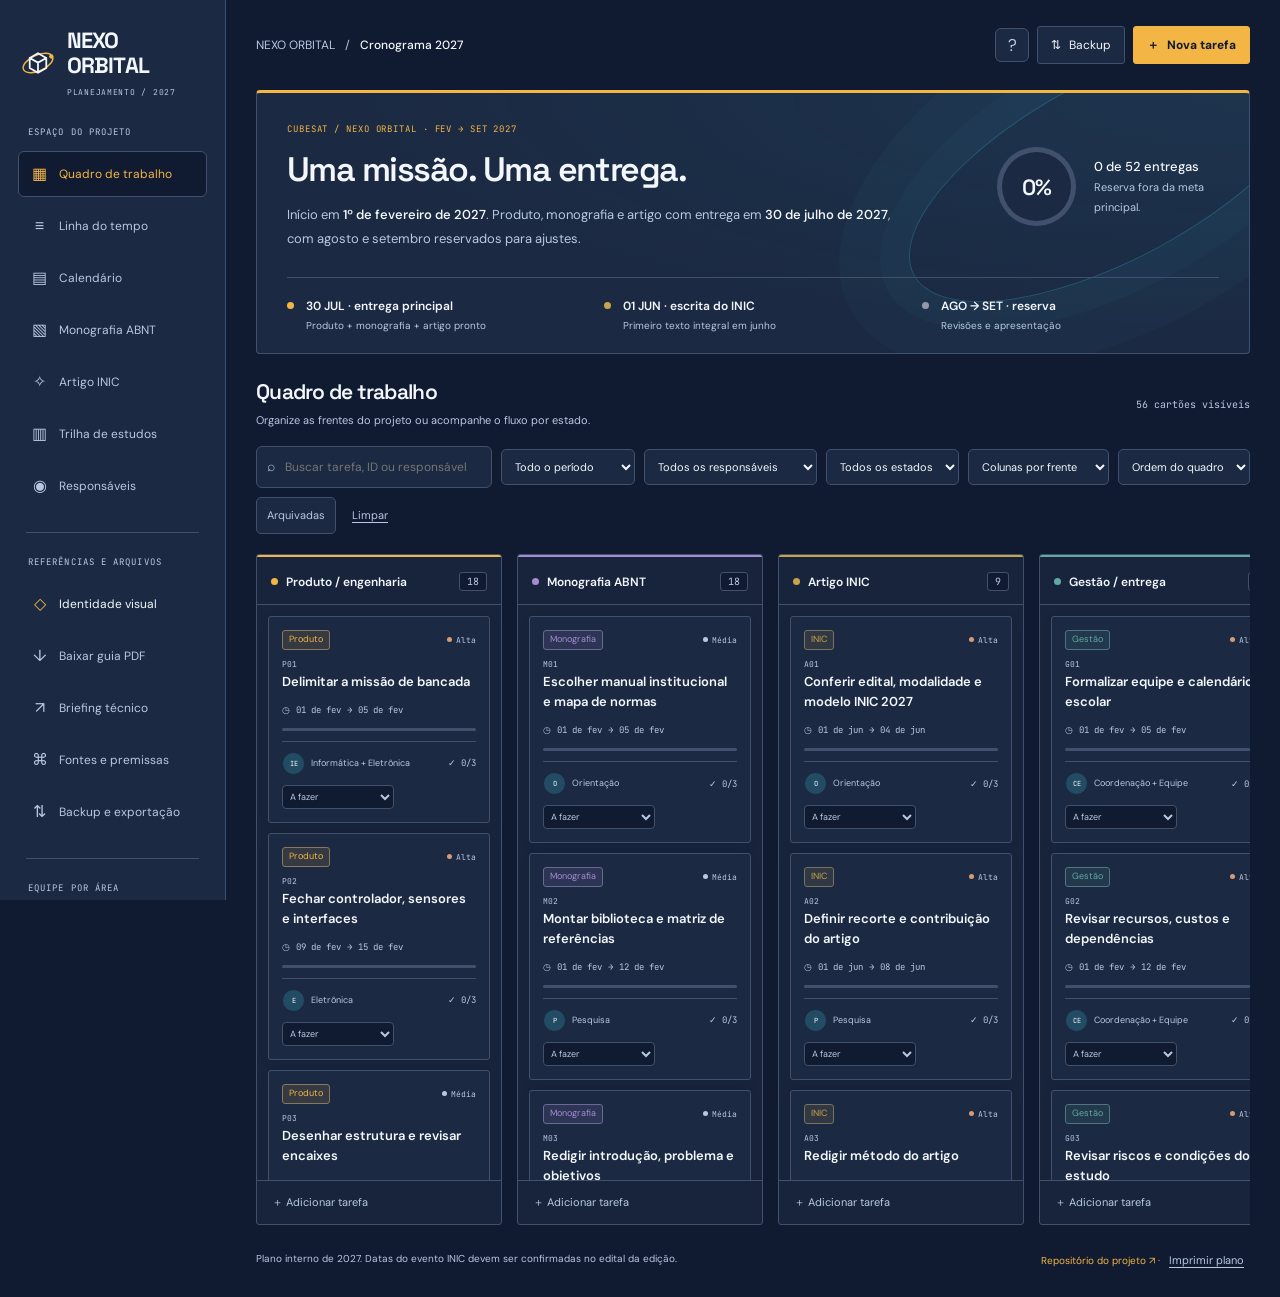
==== commit 23f6c769: "feat: identidade visual Nexo Orbital e manual de marca TCC 2027" ====
--- a/index.html
+++ b/index.html
@@ -1,8 +1,8 @@
-<!doctype html><html lang="pt-BR"><head><meta charset="utf-8"><meta name="viewport" content="width=device-width,initial-scale=1"><meta name="theme-color" content="#0b0b16"><meta name="description" content="NEXO ORBITAL — cronograma interativo, monografia ABNT e artigo INIC. Entrega em julho de 2027 e reserva até setembro."><title>NEXO ORBITAL · Cronograma 2027</title><style>
+<!doctype html><html lang="pt-BR"><head><meta charset="utf-8"><meta name="viewport" content="width=device-width,initial-scale=1"><meta name="theme-color" content="#101A31"><meta name="description" content="NEXO ORBITAL — cronograma interativo, monografia ABNT e artigo INIC. Entrega em julho de 2027 e reserva até setembro."><title>NEXO ORBITAL · Cronograma 2027</title><style>
 @font-face{font-family:'Space Grotesk';font-style:normal;font-weight:300 700;font-display:swap;src:url([data-uri]) format('woff')}
 @font-face{font-family:'DM Sans';font-style:normal;font-weight:100 1000;font-display:swap;src:url([data-uri]) format('woff')}
 @font-face{font-family:'JetBrains Mono';font-style:normal;font-weight:100 800;font-display:swap;src:url([data-uri]) format('woff')}
-:root{--bg:#0b0b16;--panel:#17172e;--ink:#f1f2ff;--muted:#b6afc8;--line:#37314c;--accent:#c7ff70;--second:#a8a0ff;--display:'Space Grotesk',sans-serif;--body:'DM Sans','Segoe UI',sans-serif;--mono:'JetBrains Mono',Consolas,monospace;--produto:var(--accent);--monografia:#a78bd5;--inic:#c7a447;--gestao:#5eaaa1;--reserva:#939aa7;color-scheme:dark}body[data-theme=coro],body[data-theme=mesaar]{--monografia:#76529b;--inic:#89660f;--gestao:#287b70;--reserva:#626974}*{box-sizing:border-box}[hidden]{display:none!important}body{margin:0;background:var(--bg);color:var(--ink);font:14px/1.7 var(--body);-webkit-font-smoothing:antialiased}button,input,select,textarea{font:inherit;color:inherit}button,a{-webkit-tap-highlight-color:transparent;touch-action:manipulation}button{cursor:pointer}a{color:inherit;text-decoration:none}button:disabled{opacity:.4;cursor:default}button:focus-visible,a:focus-visible,input:focus-visible,select:focus-visible,textarea:focus-visible{outline:3px solid var(--second);outline-offset:3px}::selection{background:var(--accent);color:var(--bg)}h1,h2,h3,h4{font-family:var(--display);font-weight:600;letter-spacing:-.035em}button{border:0}.skip{position:fixed;top:-80px;left:15px;z-index:100;padding:12px;background:var(--accent);color:var(--bg)}.skip:focus{top:12px}.sr-only{position:absolute;width:1px;height:1px;overflow:hidden;clip-path:inset(50%);white-space:nowrap}.sidebar-scrim{display:none}.app{display:grid;grid-template-columns:226px minmax(0,1fr);min-height:100dvh}.sidebar{height:100dvh;position:sticky;top:0;background:var(--panel);border-right:1px solid var(--line);display:flex;flex-direction:column;padding:26px 18px;z-index:15;min-width:0}.brand{font:700 24px/1.1 var(--display);letter-spacing:-.055em;display:flex;gap:11px;align-items:center;margin:2px 2px 34px}.brand-mark{width:31px;height:33px;display:grid;place-items:center;border:1px solid var(--accent);color:var(--accent);border-radius:8px;font:18px var(--mono);flex-shrink:0}.brand small{font:9px var(--mono);color:var(--muted);letter-spacing:.04em;display:block;margin-top:8px}.side-label{font:9px var(--mono);letter-spacing:.12em;color:var(--muted);margin:0 10px 13px;text-transform:uppercase}.side-nav{display:grid;gap:6px}.side-nav button,.side-nav a{display:flex;gap:11px;align-items:center;border:1px solid transparent;border-radius:6px;padding:10px 12px;text-align:left;background:none;font-size:12px;color:var(--muted);line-height:1.5;min-height:42px}.side-nav button span:first-child,.side-nav a span:first-child{width:17px;text-align:center;font-size:16px;flex-shrink:0}.side-nav button.active{border-color:var(--line);background:var(--bg);color:var(--accent)}.side-nav button:hover,.side-nav a:hover{background:var(--bg);color:var(--ink)}.side-divider{border-top:1px solid var(--line);margin:23px 8px}.side-team{display:flex;margin:0 10px 17px}.avatar{height:31px;width:31px;border:2px solid var(--panel);border-radius:50%;background:color-mix(in srgb,var(--second) 22%,var(--panel));color:var(--ink);display:inline-grid;place-items:center;font:10px var(--mono);flex-shrink:0}.side-team .avatar+.avatar{margin-left:-7px}.side-foot{margin-top:auto;padding:18px 10px 0;color:var(--muted);font-size:10px;line-height:1.9}.save-state{display:flex;gap:7px;align-items:center;font-size:10px;color:var(--muted)}.save-state i{width:5px;height:5px;background:#80be8b;border-radius:50%;flex-shrink:0}.side-foot p{margin:10px 0 0}.main{min-width:0;padding:26px 30px 24px}.topbar{display:flex;align-items:center;justify-content:space-between;gap:20px;min-height:38px;margin-bottom:26px}.breadcrumbs{font-size:12px;color:var(--muted);display:flex;gap:10px;align-items:center}.breadcrumbs strong{color:var(--ink);font-weight:500}.top-actions{display:flex;gap:8px;align-items:center}.btn{display:inline-flex;align-items:center;justify-content:center;gap:8px;border:1px solid var(--line);background:var(--panel);padding:9px 13px;border-radius:6px;font-size:12px;line-height:1.5;transition:.15s}.btn:hover{border-color:var(--accent);transform:translateY(-1px)}.btn.primary{background:var(--accent);color:var(--bg);border-color:var(--accent);font-weight:700}.icon-button{width:34px;height:34px;display:grid;place-items:center;border:1px solid var(--line);background:var(--panel);border-radius:6px;color:var(--muted);font-size:17px}.mobile-menu{display:none}.hero{position:relative;overflow:hidden;border:1px solid var(--line);border-radius:11px;background:var(--panel);padding:29px 30px 0;margin-bottom:24px}.hero:after{content:'';position:absolute;right:-90px;top:-140px;width:430px;height:430px;border:1px solid var(--line);border-radius:50%;box-shadow:0 0 0 40px color-mix(in srgb,var(--line) 20%,transparent),0 0 0 85px color-mix(in srgb,var(--line) 10%,transparent);pointer-events:none}.hero-main{display:flex;gap:30px;align-items:center;justify-content:space-between;position:relative;z-index:1}.eyebrow{font:9px/1.7 var(--mono);letter-spacing:.1em;color:var(--accent);text-transform:uppercase;display:block;margin-bottom:13px}.hero h1{font-size:34px;line-height:1.2;max-width:600px;margin:0 0 12px}.hero-description{font-size:13px;color:var(--muted);max-width:620px;margin:0;line-height:1.85}.hero-description strong{font-weight:550;color:var(--ink)}.progress-summary{display:flex;gap:18px;align-items:center;flex-shrink:0}.progress-ring{width:79px;height:79px;border-radius:50%;background:conic-gradient(var(--accent) calc(var(--progress)*1%),var(--line) 0);display:grid;place-items:center;position:relative}.progress-ring:before{content:'';position:absolute;inset:5px;border-radius:50%;background:var(--panel)}.progress-ring b{position:relative;font:22px var(--display);font-weight:600;letter-spacing:-.05em}.progress-info{font-size:11px;color:var(--muted);line-height:1.8;max-width:125px}.progress-info strong{color:var(--ink);display:block;font-size:13px;font-weight:500}.milestone-strip{display:grid;grid-template-columns:1fr 1fr 1fr;gap:20px;position:relative;z-index:1;border-top:1px solid var(--line);margin-top:26px;padding:19px 0}.milestone{display:flex;gap:12px;align-items:flex-start}.milestone-dot{width:7px;height:7px;border-radius:50%;margin-top:5px;background:var(--accent);flex-shrink:0}.milestone:nth-child(2) .milestone-dot{background:var(--inic)}.milestone:nth-child(3) .milestone-dot{background:var(--reserva)}.milestone b{font-size:12px;display:block;font-weight:600;line-height:1.5}.milestone small{font-size:10px;color:var(--muted);line-height:1.6;display:block;margin-top:3px}.workspace-head{display:flex;justify-content:space-between;align-items:center;gap:20px;margin-bottom:16px}.workspace-head h2{font-size:21px;line-height:1.3;margin:0}.view-caption{font-size:11px;color:var(--muted);margin:6px 0 0}.view-count{font:10px var(--mono);color:var(--muted);white-space:nowrap}.filters{display:flex;gap:9px;align-items:center;flex-wrap:wrap;margin-bottom:20px}.search{display:flex;gap:8px;align-items:center;min-width:180px;flex:1;max-width:290px;border:1px solid var(--line);background:var(--panel);padding:8px 10px;border-radius:6px;color:var(--muted)}.search input{border:0;outline:none;background:none;width:100%;min-width:0;font-size:12px;color:var(--ink)}.filters select{border:1px solid var(--line);background:var(--panel);border-radius:5px;padding:9px 9px;font-size:11px;min-width:0;max-width:175px}.filters .filter-reset{background:none;border:0;color:var(--muted);font-size:11px;text-decoration:underline;text-underline-offset:3px;padding:7px}.filter-archive{border:1px solid var(--line);background:var(--panel);font-size:11px;color:var(--muted);border-radius:5px;padding:8px 10px}.filter-archive[aria-pressed=true]{border-color:var(--accent);color:var(--accent)}.board-options{display:flex;gap:9px;align-items:center;margin-left:auto}.filters label.sr-only{margin:0}.board{display:grid;grid-auto-flow:column;grid-auto-columns:minmax(246px,1fr);gap:15px;overflow-x:auto;padding-bottom:18px;align-items:start;scrollbar-width:thin;scrollbar-color:var(--line) transparent;min-height:500px}.kanban-column{background:color-mix(in srgb,var(--panel) 65%,var(--bg));border:1px solid var(--line);border-radius:8px;min-height:450px;min-width:0;overflow:hidden}.column-head{padding:15px 14px 12px;display:flex;justify-content:space-between;gap:15px;align-items:center;border-bottom:1px solid var(--line)}.column-title{font-size:12px;display:flex;align-items:center;gap:8px;font-weight:600}.column-title i{height:7px;width:7px;border-radius:50%;background:var(--col)}.column-number{font:10px var(--mono);color:var(--muted);padding:2px 7px;background:var(--bg);border:1px solid var(--line);border-radius:4px}.kanban-list{padding:11px;display:grid;gap:10px;min-height:320px;max-height:575px;overflow-y:auto;scrollbar-width:thin;scrollbar-color:var(--line) transparent;align-content:start}.kanban-list.drag-over{background:color-mix(in srgb,var(--accent) 8%,transparent);box-shadow:inset 0 0 0 2px var(--accent)}.card{border:1px solid var(--line);border-radius:7px;background:var(--panel);padding:13px;min-width:0;box-shadow:0 4px 13px #0000000c;position:relative;transition:border-color .15s,transform .15s}.card:hover{border-color:color-mix(in srgb,var(--accent) 60%,var(--line));transform:translateY(-2px)}.card.dragging{opacity:.4}.card[draggable=true]{cursor:grab}.card-top{display:flex;align-items:center;justify-content:space-between;gap:8px;margin-bottom:9px}.label{font-size:9px;padding:3px 6px;border-radius:3px;background:color-mix(in srgb,var(--tag) 12%,var(--panel));border:1px solid color-mix(in srgb,var(--tag) 40%,var(--line));color:var(--tag);line-height:1.3}.priority{font:8px var(--mono);display:flex;gap:4px;align-items:center;color:var(--muted)}.priority i{height:5px;width:5px;border-radius:50%;background:var(--muted)}.priority.high i{background:#d69b75}.card h3{font:600 13px/1.55 var(--body);letter-spacing:0;margin:0 0 12px}.card-open{background:none;padding:0;text-align:left;color:var(--ink);line-height:inherit;font:inherit;width:100%}.card-id{font:8px var(--mono);color:var(--muted);display:block;margin-bottom:3px}.card-date{display:flex;align-items:center;gap:6px;font:9px var(--mono);color:var(--muted);margin-bottom:12px}.card-date.late{color:#d99887}.card-note{color:#cd9d72;font-size:9px;border-left:2px solid #a97749;padding-left:7px;margin:0 0 10px;line-height:1.6}.card-check{height:3px;border-radius:3px;background:var(--line);overflow:hidden;margin-bottom:10px}.card-check i{display:block;height:100%;background:var(--col)}.card-foot{display:flex;align-items:center;justify-content:space-between;gap:7px;border-top:1px solid var(--line);padding-top:10px}.card-person{display:flex;align-items:center;gap:6px;min-width:0}.card-person .avatar{width:23px;height:23px;font-size:7px;border-width:1px;flex-shrink:0}.card-person span:last-child{font-size:9px;color:var(--muted);white-space:nowrap;overflow:hidden;text-overflow:ellipsis;max-width:102px}.check-count{font:9px var(--mono);color:var(--muted);white-space:nowrap}.quick-status{font-size:9px;border:1px solid var(--line);border-radius:4px;background:var(--bg);color:var(--muted);padding:4px 3px;max-width:112px;margin-top:10px;width:100%}.column-add{width:100%;padding:12px 15px;text-align:left;background:none;color:var(--muted);font-size:11px;border-top:1px solid var(--line)}.column-add:hover{color:var(--accent);background:var(--bg)}.column-empty{font-size:11px;line-height:1.8;color:var(--muted);padding:30px 12px;text-align:center;border:1px dashed var(--line);border-radius:5px;min-height:90px}.empty-state{padding:55px 25px;text-align:center;border:1px dashed var(--line);border-radius:8px;color:var(--muted)}.empty-state h3{font-size:24px;color:var(--ink);margin:0 0 12px}.empty-state p{font-size:13px;margin:0}.workspace-foot{display:flex;justify-content:space-between;gap:25px;margin-top:7px;font-size:10px;color:var(--muted);line-height:1.8}.workspace-foot a{color:var(--accent)}.legend{display:flex;flex-wrap:wrap;gap:15px;font-size:10px;color:var(--muted);margin:0 0 18px}.legend span{display:flex;gap:6px;align-items:center}.legend i{height:7px;width:7px;border-radius:50%;background:var(--tag)}.timeline-wrap{border:1px solid var(--line);border-radius:8px;overflow:auto;max-height:680px;scrollbar-width:thin;scrollbar-color:var(--line) transparent}.timeline{min-width:1250px;position:relative}.timeline-row{display:grid;grid-template-columns:245px minmax(0,1fr);min-height:43px;border-bottom:1px solid var(--line)}.timeline-label{position:sticky;left:0;z-index:2;background:var(--panel);padding:10px 13px;border-right:1px solid var(--line);font-size:11px;display:flex;align-items:center;gap:8px;text-align:left;min-width:0;line-height:1.5}.timeline-label code{font:8px var(--mono);color:var(--muted);flex-shrink:0}.timeline-label span{overflow:hidden;text-overflow:ellipsis;white-space:nowrap}.timeline-track{position:relative;min-height:43px;background-image:repeating-linear-gradient(90deg,transparent,transparent calc(100% / 11 - 1px),var(--line) calc(100% / 11));overflow:hidden}.timeline-bar{position:absolute;top:10px;height:22px;min-width:6px;border-radius:3px;background:color-mix(in srgb,var(--tag) 25%,var(--panel));border:1px solid var(--tag);color:var(--ink);font:8px var(--mono);padding:2px 6px;white-space:nowrap;overflow:hidden;text-overflow:ellipsis;text-align:left}.timeline-bar.done{opacity:.5;background:color-mix(in srgb,var(--tag) 50%,var(--panel))}.timeline-months{display:flex;position:relative;min-height:40px}.timeline-months span{position:absolute;font:9px var(--mono);color:var(--muted);top:12px;border-left:1px solid var(--line);padding-left:7px;white-space:nowrap}.timeline-head{position:sticky;top:0;z-index:4;background:var(--panel)}.timeline-head .timeline-label{font:9px var(--mono);color:var(--accent)}.timeline-marker{position:absolute;top:0;bottom:0;border-left:1px dashed var(--accent);pointer-events:none;opacity:.6}.timeline-group{background:var(--bg);font:9px var(--mono);letter-spacing:.06em;padding:11px 14px;color:var(--accent);position:sticky;left:0;border-bottom:1px solid var(--line)}.calendar-toolbar{display:flex;justify-content:space-between;align-items:center;margin-bottom:18px;gap:20px}.calendar-toolbar h3{font-size:24px;margin:0;text-transform:capitalize}.calendar-nav{display:flex;gap:7px;align-items:center}.calendar-grid{display:grid;grid-template-columns:repeat(7,minmax(0,1fr));border-top:1px solid var(--line);border-left:1px solid var(--line);border-radius:7px;overflow:hidden}.weekday{padding:12px 7px;font:9px var(--mono);text-align:center;color:var(--muted);background:var(--panel);border-right:1px solid var(--line);border-bottom:1px solid var(--line)}.day{min-height:120px;padding:9px 7px;border-right:1px solid var(--line);border-bottom:1px solid var(--line);background:var(--bg);min-width:0}.day.outside{opacity:.4;background:var(--panel)}.day.today{box-shadow:inset 0 0 0 1px var(--accent)}.day-number{font:10px var(--mono);color:var(--muted);margin-bottom:10px;display:block}.calendar-task{width:100%;border:1px solid var(--line);border-left:2px solid var(--tag);padding:5px 6px;background:var(--panel);border-radius:3px;text-align:left;display:block;font-size:9px;line-height:1.6;margin-bottom:5px;overflow:hidden}.calendar-task.done{text-decoration:line-through;opacity:.6}.academic-banner{padding:24px 26px;border:1px solid var(--line);border-radius:8px;background:var(--panel);display:grid;grid-template-columns:1fr auto;gap:30px;margin-bottom:23px}.academic-banner h3{font-size:26px;line-height:1.2;margin:0 0 12px}.academic-banner p{font-size:13px;color:var(--muted);line-height:1.9;margin:0;max-width:720px}.academic-number{font:39px var(--display);letter-spacing:-.04em;color:var(--accent);text-align:right;min-width:100px}.academic-number small{font:10px var(--mono);display:block;color:var(--muted);margin-top:6px}.norm-grid{display:grid;grid-template-columns:repeat(3,1fr);gap:13px;margin-bottom:27px}.norm{border:1px solid var(--line);border-radius:6px;padding:17px;background:var(--panel)}.norm code{font:10px var(--mono);color:var(--monografia)}.norm h4{font-size:17px;margin:11px 0 8px;letter-spacing:-.02em}.norm p{font-size:12px;line-height:1.8;color:var(--muted);margin:0}.academic-list{display:grid;gap:10px}.academic-row{border:1px solid var(--line);border-radius:6px;background:var(--panel);display:grid;grid-template-columns:58px 1fr 120px 100px 32px;gap:16px;padding:16px;align-items:center}.academic-row code{font:10px var(--mono);color:var(--muted)}.academic-row h4{font:600 13px var(--body);margin:0 0 5px;letter-spacing:0}.academic-row p{font-size:11px;line-height:1.8;color:var(--muted);margin:0}.academic-row time{font:10px var(--mono);color:var(--muted)}.academic-row .row-state{font-size:10px;color:var(--accent)}.academic-row button{background:none;color:var(--accent);font-size:18px}.section-label{font:10px var(--mono);text-transform:uppercase;letter-spacing:.07em;color:var(--muted);margin:28px 0 16px}.notice{padding:15px 18px;border:1px solid var(--line);border-left:3px solid var(--inic);background:var(--panel);font-size:12px;line-height:1.9;color:var(--muted);margin:0 0 24px;border-radius:4px}.notice a{color:var(--accent);text-decoration:underline;text-underline-offset:3px}.source-grid{display:grid;grid-template-columns:1fr 1fr;gap:16px}.source-card{border:1px solid var(--line);background:var(--panel);padding:23px;border-radius:6px}.source-card h3{font-size:20px;margin:0 0 12px}.source-card p{font-size:13px;line-height:1.9;color:var(--muted);margin:0 0 17px}.source-card a{font-size:12px;color:var(--accent)}.settings-grid{display:grid;grid-template-columns:1fr 1fr;gap:20px}.settings-card{padding:25px;border:1px solid var(--line);border-radius:8px;background:var(--panel)}.settings-card h3{font-size:23px;margin:0 0 15px}.settings-card p{font-size:13px;color:var(--muted);line-height:1.9}.settings-actions{display:flex;gap:10px;flex-wrap:wrap;margin-top:20px}.settings-list{padding:0;list-style:none;color:var(--muted);font-size:12px}.settings-list li{border-top:1px solid var(--line);padding:12px 0}.settings-list b{color:var(--ink);font-weight:500}.file-label{cursor:pointer}.team-grid{display:grid;grid-template-columns:repeat(3,1fr);gap:16px}.team-card{border:1px solid var(--line);border-radius:7px;padding:22px;background:var(--panel)}.team-card .avatar{height:40px;width:40px;font-size:12px;margin-bottom:14px}.team-card h3{font-size:18px;margin:0 0 10px}.team-card p{font-size:12px;color:var(--muted);margin:0 0 15px}.team-count{font:11px var(--mono);color:var(--accent)}.team-card button{margin-top:17px}.task-dialog{background:var(--panel);color:var(--ink);width:min(850px,calc(100% - 32px));max-width:850px;max-height:92dvh;border:1px solid var(--line);border-radius:12px;padding:0;box-shadow:0 30px 90px #0006}.task-dialog::backdrop{background:#0009;backdrop-filter:blur(5px)}.dialog-head{display:flex;align-items:center;justify-content:space-between;border-bottom:1px solid var(--line);padding:18px 24px;position:sticky;top:0;background:var(--panel);z-index:2}.dialog-head span{font:10px var(--mono);color:var(--accent)}.dialog-head h2{font-size:23px;margin:0;line-height:1.3}.dialog-content{padding:25px;display:grid;grid-template-columns:1.3fr 1fr;gap:25px}.field{display:block;font-size:11px;color:var(--muted);margin-bottom:16px;line-height:1.8}.field input,.field select,.field textarea{display:block;width:100%;background:var(--bg);border:1px solid var(--line);border-radius:5px;padding:9px 11px;margin-top:6px;font-size:13px;line-height:1.7;color:var(--ink);min-width:0}.field textarea{resize:vertical;min-height:91px}.field textarea.notes{min-height:120px}.field select[multiple]{min-height:118px;font-size:11px}.field small{font-size:10px;line-height:1.8;display:block;margin-top:6px}.field-row{display:grid;grid-template-columns:1fr 1fr;gap:13px}.checklist-title{display:flex;justify-content:space-between;align-items:center;margin:20px 0 13px;gap:20px}.checklist-title h3{font:600 13px var(--body);margin:0;letter-spacing:0}.checklist-title span{font:10px var(--mono);color:var(--muted)}.check-edit-row{display:flex;gap:9px;align-items:flex-start;margin-bottom:10px}.check-edit-row input[type=checkbox]{accent-color:var(--accent);margin-top:12px;width:16px;height:16px;flex-shrink:0}.check-edit-row input[type=text]{width:100%;min-width:0;border:1px solid var(--line);border-radius:4px;background:var(--bg);font-size:12px;padding:8px}.check-edit-row button{background:none;color:var(--muted);font-size:17px;width:25px;height:35px;flex-shrink:0}.check-add{background:none;border:1px dashed var(--line);border-radius:4px;width:100%;padding:8px;font-size:11px;text-align:left;color:var(--muted)}.dialog-footer{display:flex;align-items:center;justify-content:space-between;gap:15px;padding:18px 24px;border-top:1px solid var(--line);position:sticky;bottom:0;background:var(--panel);z-index:2}.dialog-footer>div{display:flex;gap:8px}.archive-button{font-size:11px;color:var(--muted);background:none;text-decoration:underline;text-underline-offset:3px}.form-error{font-size:12px;color:#d79a8b;margin:0 25px 20px;line-height:1.8}.dialog-info{padding:25px;max-width:670px}.dialog-info p{font-size:13px;line-height:1.9;color:var(--muted)}.dialog-info h3{font-size:21px}.toast{position:fixed;bottom:23px;left:50%;transform:translate(-50%,20px);opacity:0;pointer-events:none;background:var(--panel);border:1px solid var(--accent);color:var(--ink);padding:12px 19px;border-radius:7px;font-size:12px;max-width:calc(100% - 32px);z-index:50;transition:.2s;box-shadow:0 8px 25px #0003}.toast.show{opacity:1;transform:translate(-50%,0)}.print-area{display:none}noscript{padding:18px;display:block;background:var(--accent);color:var(--bg)}body[data-theme=coro] .hero h1{font-weight:600}body[data-theme=esp32] .hero h1{font-size:41px;line-height:1.08}body[data-theme=esp32] .brand{font-size:28px}body[data-theme=esp32] .btn.primary{border-radius:25px}body[data-theme=mesaar] .hero,body[data-theme=mesaar] .card{box-shadow:2px 2px 0 #282b2820}body[data-theme=mesaar] .btn.primary{background:#74dba0;color:#213c2a;border-color:#2b5839}body[data-theme=koma] .brand{color:var(--accent);font-weight:750}body[data-theme=koma] .hero{background:radial-gradient(at top right,#e5091418,transparent 60%),var(--panel)}body[data-theme=cubesat] .hero{background:radial-gradient(at top right,#a8a0ff13,transparent 65%),var(--panel)}
+:root{--bg:#101A31;--panel:#1B2942;--ink:#F3F7FB;--muted:#B8C9DF;--line:#41516D;--accent:#F3B544;--second:#39C5DD;--display:'Space Grotesk',sans-serif;--body:'DM Sans','Segoe UI',sans-serif;--mono:'JetBrains Mono',Consolas,monospace;--produto:var(--accent);--monografia:#a78bd5;--inic:#c7a447;--gestao:#5eaaa1;--reserva:#939aa7;color-scheme:dark}body[data-theme=coro],body[data-theme=mesaar]{--monografia:#76529b;--inic:#89660f;--gestao:#287b70;--reserva:#626974}*{box-sizing:border-box}[hidden]{display:none!important}body{margin:0;background:var(--bg);color:var(--ink);font:14px/1.7 var(--body);-webkit-font-smoothing:antialiased}button,input,select,textarea{font:inherit;color:inherit}button,a{-webkit-tap-highlight-color:transparent;touch-action:manipulation}button{cursor:pointer}a{color:inherit;text-decoration:none}button:disabled{opacity:.4;cursor:default}button:focus-visible,a:focus-visible,input:focus-visible,select:focus-visible,textarea:focus-visible{outline:3px solid var(--second);outline-offset:3px}::selection{background:var(--accent);color:var(--bg)}h1,h2,h3,h4{font-family:var(--display);font-weight:600;letter-spacing:-.035em}button{border:0}.skip{position:fixed;top:-80px;left:15px;z-index:100;padding:12px;background:var(--accent);color:var(--bg)}.skip:focus{top:12px}.sr-only{position:absolute;width:1px;height:1px;overflow:hidden;clip-path:inset(50%);white-space:nowrap}.sidebar-scrim{display:none}.app{display:grid;grid-template-columns:226px minmax(0,1fr);min-height:100dvh}.sidebar{height:100dvh;position:sticky;top:0;background:var(--panel);border-right:1px solid var(--line);display:flex;flex-direction:column;padding:26px 18px;z-index:15;min-width:0}.brand{font:700 24px/1.1 var(--display);letter-spacing:-.055em;display:flex;gap:11px;align-items:center;margin:2px 2px 34px}.brand-mark{width:31px;height:33px;display:grid;place-items:center;border:1px solid var(--accent);color:var(--accent);border-radius:8px;font:18px var(--mono);flex-shrink:0}.brand small{font:9px var(--mono);color:var(--muted);letter-spacing:.04em;display:block;margin-top:8px}.side-label{font:9px var(--mono);letter-spacing:.12em;color:var(--muted);margin:0 10px 13px;text-transform:uppercase}.side-nav{display:grid;gap:6px}.side-nav button,.side-nav a{display:flex;gap:11px;align-items:center;border:1px solid transparent;border-radius:6px;padding:10px 12px;text-align:left;background:none;font-size:12px;color:var(--muted);line-height:1.5;min-height:42px}.side-nav button span:first-child,.side-nav a span:first-child{width:17px;text-align:center;font-size:16px;flex-shrink:0}.side-nav button.active{border-color:var(--line);background:var(--bg);color:var(--accent)}.side-nav button:hover,.side-nav a:hover{background:var(--bg);color:var(--ink)}.side-divid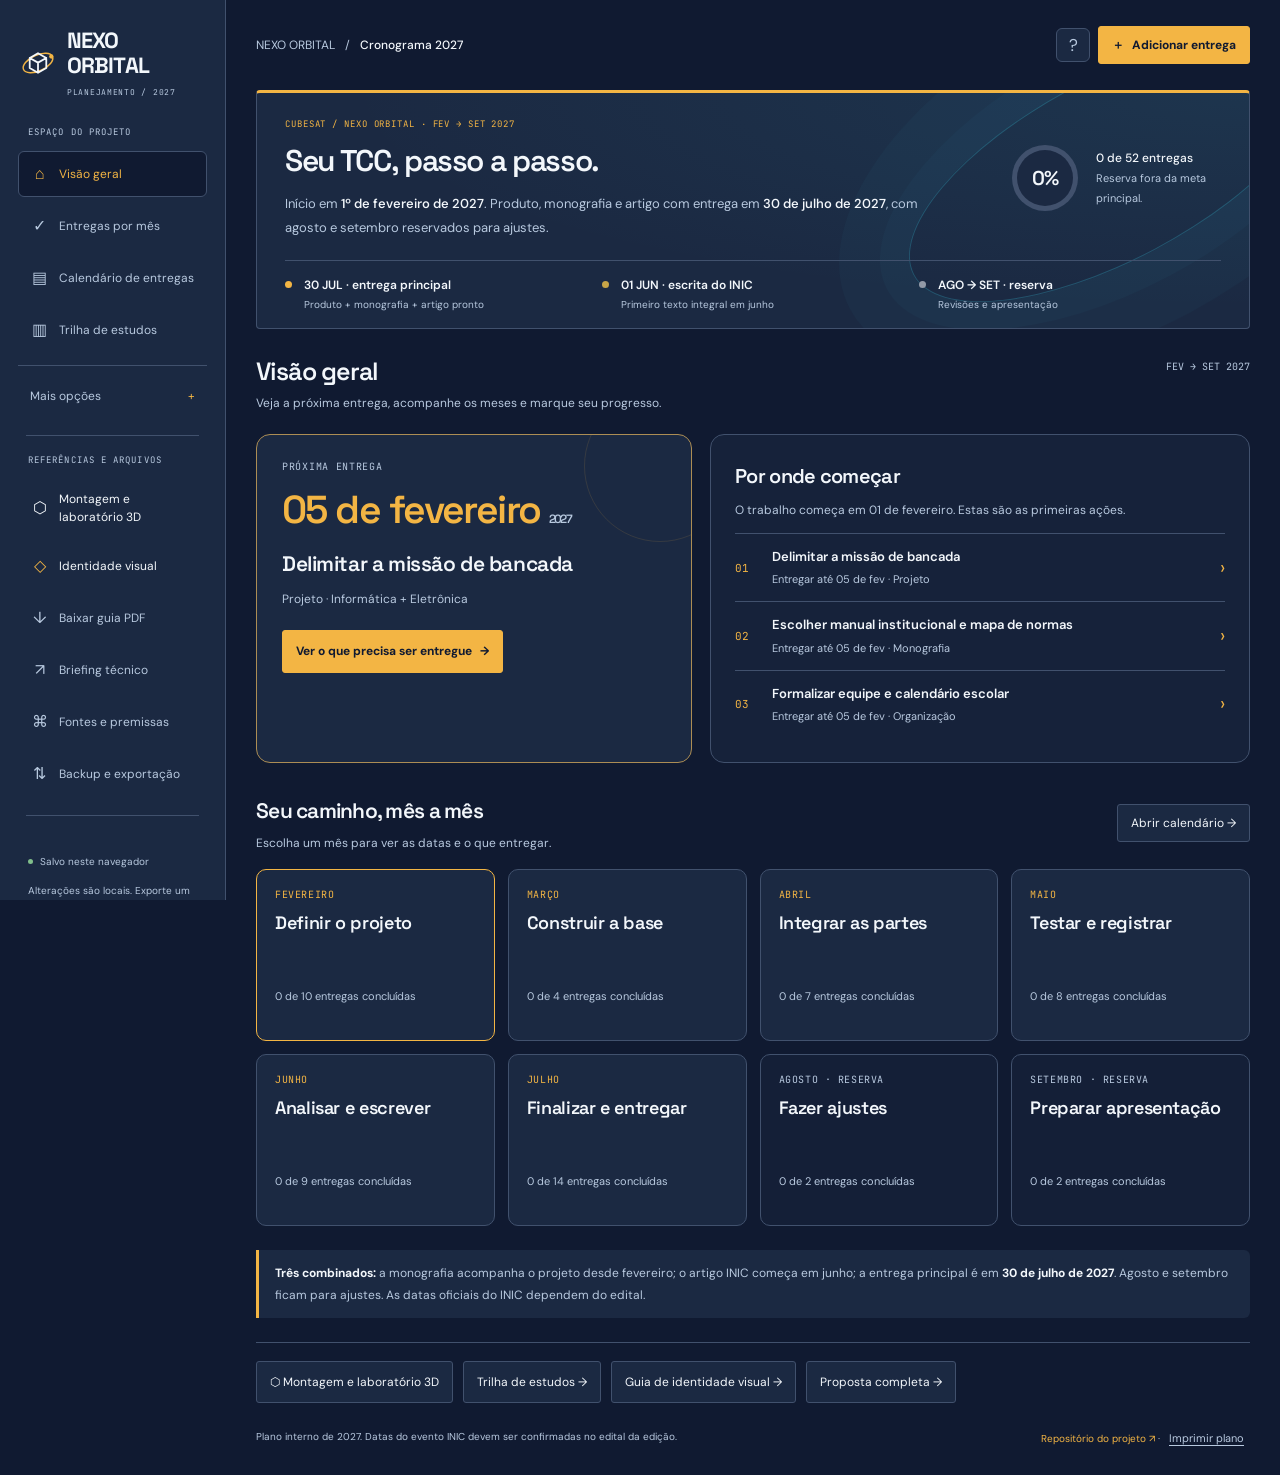
==== commit 90f970dd: "Adiciona laboratório 3D e simplifica cronograma de 2027" ====
--- a/index.html
+++ b/index.html
@@ -11,6 +11,14 @@
 .study-hero{border:1px solid var(--line);background:var(--panel);border-radius:10px;padding:28px;display:grid;grid-template-columns:1fr 180px;gap:35px;position:relative;overflow:hidden}.study-hero h3{font-size:32px;line-height:1.2;margin:0 0 15px;max-width:650px}.study-hero p{font-size:13px;color:var(--muted);max-width:620px;line-height:1.9;margin:0}.study-stats{display:flex;flex-wrap:wrap;gap:21px;margin-top:23px;color:var(--muted);font-size:11px}.study-stats b{font:20px var(--display);font-weight:600;color:var(--ink);margin-right:5px}.study-progress{border-left:1px solid var(--line);padding-left:26px;display:flex;flex-direction:column;justify-content:center}.study-progress strong{font:41px var(--display);color:var(--accent);letter-spacing:-.04em}.study-progress small{font:10px var(--mono);color:var(--muted);margin:5px 0 14px}.study-progress [role=progressbar]{height:4px;background:var(--line);border-radius:4px;overflow:hidden}.study-progress i{height:100%;display:block;background:var(--accent)}.study-progress>span{font-size:10px;color:var(--muted);line-height:1.8;margin-top:14px}.study-toolbar{display:flex;justify-content:space-between;gap:20px;align-items:center;margin:24px 0 15px}.study-toolbar nav{display:flex;gap:8px;flex-wrap:wrap}.study-filters{display:flex;gap:16px;align-items:center;flex-wrap:wrap;margin:0 0 20px}.study-filters .search{max-width:350px}.study-filters select{padding:8px 10px;background:var(--panel);border:1px solid var(--line);border-radius:5px;font-size:11px}.study-route{list-style:none;padding:0;margin:0;display:grid;gap:13px}.study-module{border:1px solid var(--line);border-radius:8px;background:var(--panel);overflow:hidden}.study-module summary{display:flex;gap:19px;align-items:center;padding:23px;cursor:pointer;list-style:none}.study-module summary::-webkit-details-marker{display:none}.study-module summary:focus-visible{outline:2px solid var(--accent);outline-offset:-4px}.study-step{font:16px var(--mono);color:var(--accent);background:var(--bg);width:44px;height:44px;display:grid;place-items:center;border:1px solid var(--line);border-radius:7px;flex-shrink:0}.study-module-title{flex:1;min-width:0}.study-module-title small{font:9px/1.6 var(--mono);color:var(--muted);display:block;margin-bottom:7px}.study-module-title b{font:600 18px/1.4 var(--display);letter-spacing:-.025em}.study-module-state{font-size:10px;color:var(--muted);white-space:nowrap}.study-module.studied .study-module-state{color:var(--accent)}.study-module[open] summary{border-bottom:1px solid var(--line)}.study-module-body{padding:23px 27px}.study-module-columns{display:grid;grid-template-columns:1fr 1fr;gap:35px}.study-module-body h4{font-size:15px;margin:0 0 11px;letter-spacing:-.02em}.study-module-body h4:not(:first-child){margin-top:24px}.study-module-body ul{padding-left:17px;margin:0;font-size:12px;color:var(--muted);line-height:2}.study-module-body p{font-size:12px;color:var(--muted);line-height:1.9;margin:0}.study-checks li::marker{color:var(--accent)}.study-source{display:flex;align-items:center;justify-content:space-between;gap:16px;padding:11px 13px;background:var(--bg);border:1px solid var(--line);border-radius:5px;margin-bottom:8px;transition:border-color .15s}.study-source:hover{border-color:var(--accent)}.study-source b{font-size:11px;font-weight:600;line-height:1.6;display:block}.study-source small{font-size:9px;color:var(--muted);line-height:1.8;display:block;margin-top:2px}.study-source>span:last-child{color:var(--accent);font-size:16px}.study-task-links{display:flex;flex-wrap:wrap;gap:6px}.study-task-links .btn{padding:5px 8px;font:9px var(--mono)}.study-file-links{display:grid;gap:9px;justify-items:start}.study-file-links button{text-align:left;font-size:11px;overflow-wrap:anywhere}.study-module-body footer{display:flex;justify-content:space-between;gap:20px;border-top:1px solid var(--line);padding-top:18px;margin-top:23px;font-size:10px;color:var(--muted);align-items:center}.study-module-body footer label{display:flex;gap:9px;align-items:center;color:var(--ink);font-size:11px;cursor:pointer}.study-module-body input[type=checkbox]{width:17px;height:17px;accent-color:var(--accent)}.study-help{font-size:12px;line-height:1.9;color:var(--muted);max-width:850px;margin:0 0 22px}.study-resource-grid,.study-hardware-grid,.study-file-grid{display:grid;grid-template-columns:repeat(2,minmax(0,1fr));gap:15px}.study-resource-card,.study-hardware,.study-file{border:1px solid var(--line);border-radius:7px;padding:23px;background:var(--panel);min-width:0}.study-resource-card h3,.study-hardware h3,.study-file h3{font-size:21px;line-height:1.3;margin:0 0 13px;overflow-wrap:anywhere}.study-resource-card p,.study-hardware p{font-size:12px;color:var(--muted);line-height:1.9;margin:0 0 16px}.study-resource-card small,.study-hardware small{display:block;color:var(--muted);font-size:10px;line-height:1.8}.study-check-date{display:block;font:8px/1.9 var(--mono);color:var(--muted);margin:11px 0 19px}.study-hardware .study-compat{font-size:11px;border-left:2px solid var(--second);padding-left:11px;margin-top:16px;margin-bottom:12px}.study-hardware a{font-size:11px;color:var(--accent);text-decoration:underline;text-underline-offset:3px}.study-drive{border:1px solid var(--line);border-left:3px solid var(--inic);border-radius:7px;background:var(--panel);padding:26px;margin-top:24px}.study-drive h3{font-size:27px;line-height:1.3;margin:0 0 15px}.study-drive p{font-size:12px;color:var(--muted);line-height:1.9;margin:0;max-width:800px}.study-keywords{display:flex;flex-wrap:wrap;gap:8px;margin:22px 0}.study-keywords span{font-size:10px;border:1px solid var(--line);padding:5px 9px;border-radius:4px;background:var(--bg)}.study-drive footer{display:flex;justify-content:space-between;align-items:center;gap:20px;font-size:10px;color:var(--muted)}.study-file>div{display:flex;justify-content:space-between;align-items:center;margin-bottom:20px}.study-file code{font:9px var(--mono);color:var(--accent);padding:4px 7px;border:1px solid var(--line);border-radius:4px}.study-file>div span{font:9px var(--mono);color:var(--muted)}.study-file h3{font-size:18px;line-height:1.5}.study-file details{margin-top:18px;font-size:11px;color:var(--muted)}.study-file details summary{cursor:pointer}.study-file pre{font:9px/1.8 var(--mono);background:var(--bg);border:1px solid var(--line);padding:12px;overflow:auto;max-height:280px;border-radius:5px;white-space:pre;tab-size:2}.study-backup{display:flex;gap:25px;align-items:center;justify-content:space-between;border-top:1px solid var(--line);padding:24px 0 10px;margin-top:25px}.study-backup h3{font-size:21px;margin:0 0 11px}.study-backup p{font-size:11px;line-height:1.9;color:var(--muted);max-width:620px;margin:0}.study-backup>div:last-child{display:flex;flex-wrap:wrap;gap:8px;justify-content:flex-end;min-width:260px}.sidebar{overflow-y:auto;scrollbar-width:thin;scrollbar-color:var(--line) transparent}.study-hero .eyebrow{font-size:9px}.study-resource-card .btn{margin-top:auto}
 @media(max-width:1100px){.study-toolbar{align-items:flex-start}.study-module-columns{gap:24px}.study-backup{align-items:flex-start}.study-backup>div:last-child{min-width:220px}.study-stats{gap:15px}.study-hero h3{font-size:29px}.study-module-state{font-size:9px}}
 @media(max-width:760px){.study-hero{grid-template-columns:1fr;padding:24px;gap:23px}.study-hero h3{font-size:29px}.study-progress{border-left:0;border-top:1px solid var(--line);padding:20px 0 0}.study-progress strong{font-size:31px}.study-progress>span{font-size:11px}.study-stats{gap:16px;font-size:11px}.study-stats b{font-size:19px}.study-toolbar{display:block}.study-toolbar nav{display:grid;grid-template-columns:1fr 1fr;gap:8px;margin-bottom:12px}.study-toolbar>.btn{width:100%}.study-filters{gap:12px}.study-filters .search{max-width:none;flex-basis:100%}.study-filters select{font-size:12px;max-width:100%}.study-module summary{padding:19px 16px;gap:13px;flex-wrap:wrap}.study-step{width:34px;height:37px;font-size:13px}.study-module-title b{font-size:18px}.study-module-title small{font-size:9px;line-height:1.8}.study-module-state{margin-left:47px;font-size:10px}.study-module-body{padding:22px}.study-module-columns{grid-template-columns:1fr;gap:26px}.study-module-body h4{font-size:17px}.study-module-body ul,.study-module-body p{font-size:13px}.study-source b{font-size:12px}.study-source small{font-size:10px}.study-source{padding:13px}.study-module-body footer{display:block;font-size:11px}.study-module-body footer label{margin-top:17px;font-size:12px;line-height:1.8}.study-resource-grid,.study-hardware-grid,.study-file-grid{grid-template-columns:1fr}.study-resource-card,.study-hardware,.study-file{padding:24px}.study-resource-card h3,.study-hardware h3{font-size:23px}.study-resource-card p,.study-hardware p{font-size:13px}.study-resource-card small,.study-hardware small{font-size:11px}.study-check-date{font-size:9px}.study-help{font-size:13px}.study-drive{padding:24px}.study-drive p{font-size:13px}.study-drive footer{display:block;font-size:11px;line-height:1.8}.study-drive footer .btn{margin-top:17px}.study-keywords span{font-size:11px}.study-backup{display:block}.study-backup p{font-size:12px}.study-backup>div:last-child{justify-content:flex-start;margin-top:20px}.study-file h3{font-size:19px}.study-file details{font-size:12px}.study-file pre{font-size:10px}.study-file-links button{font-size:12px}}
+
+.calendar-board .calendar-toolbar h3,.delivery-month-head h3{text-transform:none}.calendar-board .calendar-toolbar h3::first-letter,.delivery-month-head h3::first-letter{text-transform:uppercase}
+/* SIMPLE_SCHEDULE_V1 — the original task model and stored progress are retained. */
+.sidebar{overflow-y:auto;scrollbar-width:thin;scrollbar-color:var(--line) transparent}.side-team,.side-team-label{display:none}.brand{margin-bottom:25px}.side-divider{margin:18px 8px}.side-nav button,.side-nav a{font-size:12px;min-height:43px}.simple-more{margin-top:12px;border-top:1px solid var(--line);padding-top:10px}.simple-more>summary{padding:10px 12px;font-size:12px;color:var(--muted);cursor:pointer;list-style:none}.simple-more>summary::after{content:'+';float:right;color:var(--accent)}.simple-more[open]>summary::after{content:'−'}.simple-more .side-nav{padding-top:5px}.top-actions .backup-btn{display:none}.hero{padding:24px 28px 0;margin-bottom:26px}.hero h1,body[data-theme=esp32] .hero h1{font-size:30px;line-height:1.25}.hero-description{font-size:13px;max-width:670px}.hero .eyebrow{margin-bottom:10px}.milestone-strip{margin-top:20px;padding:15px 0;gap:15px}.progress-info strong{font-size:12px}.progress-ring{width:66px;height:66px}.progress-ring b{font-size:20px}.workspace-head{align-items:flex-start;margin-bottom:20px}.workspace-head h2{font-size:25px}.view-caption{font-size:12px;max-width:760px}.view-count{padding-top:5px}.simple-summary{display:grid;grid-template-columns:1.05fr 1.3fr;gap:18px;margin-bottom:30px}.next-delivery{border:1px solid color-mix(in srgb,var(--accent) 60%,var(--line));border-radius:14px;padding:25px;background:var(--panel);position:relative;overflow:hidden}.next-delivery::after{content:'';position:absolute;right:-45px;top:-45px;width:150px;height:150px;border:1px solid var(--accent);border-radius:50%;opacity:.12;pointer-events:none}.simple-kicker{font:10px var(--mono);letter-spacing:.07em;text-transform:uppercase;color:var(--muted);display:block;margin-bottom:14px}.next-date{font:600 39px/1.2 var(--display);color:var(--accent);letter-spacing:-.04em;display:block}.next-year{font-size:12px;color:var(--muted);margin-left:8px}.next-delivery h3{font-size:21px;line-height:1.45;margin:15px 0 10px;letter-spacing:-.02em}.next-delivery p{font-size:12px;line-height:1.8;color:var(--muted);margin:0 0 19px}.next-delivery .btn{min-height:43px}.simple-now{border:1px solid var(--line);border-radius:14px;padding:24px;background:color-mix(in srgb,var(--panel) 55%,var(--bg))}.simple-now h3{font-size:20px;margin:0 0 7px}.simple-now>p{font-size:12px;color:var(--muted);margin:0 0 13px}.next-task{display:grid;grid-template-columns:25px 1fr auto;align-items:center;gap:12px;padding:13px 0;background:none;border-top:1px solid var(--line);width:100%;text-align:left}.next-task:hover .next-task-title{text-decoration:underline;text-underline-offset:3px}.next-task-number{font:11px var(--mono);color:var(--accent)}.next-task-title{font-size:13px;line-height:1.55;color:var(--ink);font-weight:600}.next-task small{display:block;font-size:11px;font-weight:400;color:var(--muted);margin-top:4px}.next-task-arrow{font-size:19px;color:var(--accent)}.simple-section-head{display:flex;justify-content:space-between;align-items:center;gap:18px;margin:0 0 15px}.simple-section-head h3{font-size:21px;margin:0}.simple-section-head p{font-size:12px;color:var(--muted);margin:5px 0 0}.simple-section-head .btn{flex-shrink:0}.month-plan{display:grid;grid-template-columns:repeat(4,minmax(0,1fr));gap:13px;margin-bottom:24px}.month-card{display:flex;flex-direction:column;min-width:0;min-height:172px;text-align:left;background:var(--panel);border:1px solid var(--line);border-radius:10px;padding:18px;transition:border-color .15s,transform .15s}.month-card:hover{border-color:var(--accent);transform:translateY(-2px)}.month-card.current{border-color:var(--accent)}.month-card.reserve{background:color-mix(in srgb,var(--panel) 35%,var(--bg))}.month-card .month-name{font:10px var(--mono);text-transform:uppercase;letter-spacing:.06em;color:var(--accent)}.month-card.reserve .month-name{color:var(--muted)}.month-card b{font:600 18px/1.3 var(--display);letter-spacing:-.02em;margin:10px 0 9px}.month-card small{font-size:11px;color:var(--muted);line-height:1.6;margin-top:auto}.month-card .mini-progress{height:3px;border-radius:3px;background:var(--line);margin-top:13px;overflow:hidden}.mini-progress i{display:block;height:100%;background:var(--accent)}.simple-links{display:flex;flex-wrap:wrap;align-items:center;gap:10px;padding:18px 0;border-top:1px solid var(--line);margin-top:10px}.simple-links .btn{font-size:12px;min-height:42px}.simple-note{border-left:3px solid var(--accent);padding:12px 16px;margin:15px 0 24px;color:var(--muted);background:var(--panel);font-size:12px;line-height:1.85;border-radius:0 6px 6px 0}.simple-note b{color:var(--ink)}.simple-toolbar{display:flex;flex-wrap:wrap;gap:16px;justify-content:space-between;align-items:center;padding:15px 17px;border:1px solid var(--line);border-radius:9px;background:var(--panel);margin-bottom:17px}.simple-toolbar label{font-size:12px;display:flex;gap:10px;align-items:center;color:var(--muted)}.simple-toolbar select{background:var(--bg);border:1px solid var(--line);border-radius:6px;padding:8px 10px;font-size:12px;max-width:100%;color:var(--ink)}.simple-toolbar input[type=checkbox],.delivery-check input{accent-color:var(--accent);width:17px;height:17px;flex-shrink:0}.month-picker{display:flex;flex-wrap:wrap;gap:7px;margin-bottom:22px}.month-picker button{border:1px solid var(--line);background:var(--panel);color:var(--muted);font-size:12px;padding:8px 13px;border-radius:6px;min-height:40px}.month-picker button[aria-pressed=true]{background:var(--accent);border-color:var(--accent);color:var(--bg);font-weight:700}.delivery-month-head{display:flex;justify-content:space-between;align-items:center;gap:20px;margin:0 0 17px}.delivery-month-head h3{font-size:25px;text-transform:capitalize;margin:0}.delivery-month-head p{font-size:12px;color:var(--muted);margin:5px 0 0}.delivery-row{display:grid;grid-template-columns:51px minmax(0,1fr) auto 16px;gap:16px;align-items:center;width:100%;padding:17px 18px;text-align:left;background:var(--panel);border:1px solid var(--line);border-radius:8px;margin-bottom:10px;min-width:0}.delivery-row:hover{border-color:var(--accent)}.delivery-row .due-badge{font:600 21px/1.1 var(--display);text-align:center;color:var(--ink);padding:8px 0;border-right:1px solid var(--line)}.due-badge small{display:block;font:9px var(--mono);text-transform:uppercase;color:var(--muted);margin-top:5px}.delivery-row .delivery-title{display:block;font:600 14px/1.5 var(--body);letter-spacing:0;margin:0 0 4px}.delivery-row .delivery-subtitle{display:block;font-size:11px;color:var(--muted);margin:0;line-height:1.7}.delivery-row .row-arrow{color:var(--accent);font-size:20px}.delivery-state{font-size:10px;color:var(--muted);border:1px solid var(--line);border-radius:20px;padding:4px 9px;white-space:nowrap;line-height:1.5}.delivery-state.done{color:var(--second);border-color:color-mix(in srgb,var(--second) 50%,var(--line))}.delivery-state.late{color:var(--accent);border-color:var(--accent)}.delivery-state.doing,.delivery-state.review{color:var(--accent)}.delivery-state.blocked{color:var(--ink);border-style:dashed}.delivery-group-title{font-size:13px;margin:23px 0 11px;color:var(--muted);font-family:var(--body);letter-spacing:0}.simple-calendar{display:grid;grid-template-columns:minmax(300px,.9fr) minmax(0,1.2fr);gap:24px;align-items:start}.calendar-board{padding:20px;border:1px solid var(--line);border-radius:12px;background:var(--panel);position:sticky;top:20px}.calendar-board .calendar-toolbar{margin-bottom:17px;gap:10px}.calendar-board .calendar-toolbar h3{font-size:21px}.calendar-board .calendar-nav{gap:6px}.calendar-board .icon-button{min-width:37px;min-height:37px}.compact-calendar{display:grid;grid-template-columns:repeat(7,minmax(0,1fr));gap:5px}.compact-weekday{font:9px var(--mono);text-align:center;color:var(--muted);padding:8px 0 11px}.compact-day{position:relative;aspect-ratio:1;display:flex;flex-direction:column;align-items:center;justify-content:center;gap:4px;border:1px solid transparent;border-radius:7px;background:transparent;font-size:12px;color:var(--muted);min-width:0}.compact-day.outside{opacity:.35}.compact-day.with-delivery{border-color:var(--line);background:var(--bg);color:var(--ink);font-weight:700}.compact-day[aria-pressed=true]{border-color:var(--accent);background:var(--accent);color:var(--bg)}.compact-day.is-today::after{content:'';position:absolute;inset:3px;border:1px dashed currentColor;border-radius:4px;opacity:.6}.date-dots{height:4px;display:flex;gap:2px;align-items:center}.date-dots i{width:4px;height:4px;border-radius:50%;background:var(--accent)}.compact-day[aria-pressed=true] .date-dots i{background:var(--bg)}.calendar-tip{margin:17px 0 12px;color:var(--muted);font-size:11px;line-height:1.8}.calendar-legend-dot{display:inline-block;width:5px;height:5px;border-radius:50%;background:var(--accent);margin-right:5px}.calendar-reset{background:none;color:var(--accent);padding:6px 0;font-size:12px;text-decoration:underline;text-underline-offset:4px}.calendar-agenda h3{font-size:21px;margin:0 0 5px}.calendar-agenda>p{font-size:12px;color:var(--muted);margin:0 0 17px}.calendar-agenda .delivery-row{grid-template-columns:43px minmax(0,1fr) 15px;gap:11px;padding:14px 13px}.calendar-agenda .delivery-row .delivery-state{grid-column:2;justify-self:start;grid-row:2}.calendar-agenda .delivery-row .row-arrow{grid-column:3;grid-row:1}.calendar-agenda .due-badge{align-self:start}.calendar-agenda .delivery-row .delivery-title{display:block;font-size:13px}.calendar-agenda .delivery-row .delivery-subtitle{display:block;font-size:10px}.delivery-simple{max-width:700px}.delivery-dialog-body{padding:24px}.delivery-dialog-title{font-size:27px!important;line-height:1.35!important;margin:5px 0 13px!important}.delivery-meta{display:flex;gap:8px;flex-wrap:wrap;margin-bottom:20px;color:var(--muted);font-size:12px}.delivery-meta span{background:var(--bg);border:1px solid var(--line);border-radius:6px;padding:6px 10px}.delivery-description{font-size:13px;line-height:1.9;color:var(--muted);margin:0 0 20px}.delivery-checklist{border-top:1px solid var(--line);padding-top:18px;margin-top:14px}.delivery-checklist h3{font-size:17px;margin:0 0 12px}.delivery-check{display:flex;align-items:flex-start;gap:12px;padding:12px;border:1px solid var(--line);background:var(--bg);border-radius:7px;font-size:13px;line-height:1.75;margin:8px 0;cursor:pointer}.delivery-check input{margin:4px 0 0}.delivery-check.checked span{color:var(--muted);text-decoration:line-through}.delivery-dependencies{border:1px solid var(--line);border-radius:7px;padding:15px;margin-top:18px}.delivery-dependencies h4{font:600 13px var(--body);margin:0 0 8px;letter-spacing:0}.delivery-dependencies button{display:block;text-align:left;width:100%;font-size:12px;line-height:1.7;background:none;color:var(--accent);padding:5px 0}.delivery-detail-note{font-size:12px;line-height:1.9;color:var(--muted);white-space:pre-wrap;padding:15px 0 0}.delivery-simple .dialog-footer{align-items:center;gap:12px;flex-wrap:wrap}.delivery-simple .dialog-footer .btn{font-size:12px;min-height:42px}.delivery-save-hint{font-size:11px;color:var(--muted);margin-top:12px}.delivery-error{font-size:12px;color:var(--accent);line-height:1.8;margin:12px 0 0}.simple-empty{padding:30px 20px;border:1px dashed var(--line);border-radius:10px;text-align:center;color:var(--muted);font-size:13px;line-height:1.85}.simple-empty h4{color:var(--ink);font-size:19px;margin:0 0 7px}.simple-empty .btn{margin-top:13px}.simple-help h3{font-size:21px;margin-top:20px}.simple-help ol{padding-left:20px;color:var(--muted);font-size:14px;line-height:1.9}.simple-help li+li{margin-top:10px}
+@media(min-width:1500px){.simple-summary{grid-template-columns:.85fr 1.2fr}.month-card{min-height:180px}.simple-calendar{grid-template-columns:400px minmax(0,1fr)}}
+@media(max-width:1150px){.month-plan{grid-template-columns:repeat(2,minmax(0,1fr))}.simple-calendar{grid-template-columns:minmax(0,1fr)}.calendar-board{position:static;max-width:none}.compact-day{aspect-ratio:auto;min-height:46px}.calendar-agenda .delivery-row{grid-template-columns:45px minmax(0,1fr) auto 15px}.calendar-agenda .delivery-row .delivery-state{grid-row:1;grid-column:3}.calendar-agenda .delivery-row .row-arrow{grid-row:1;grid-column:4}.hero-main{align-items:flex-start}.simple-summary{grid-template-columns:1fr}.next-delivery{display:grid;grid-template-columns:1fr auto;column-gap:20px;padding:22px}.next-delivery .simple-kicker{grid-column:1/-1}.next-delivery .next-date{grid-column:1}.next-delivery h3{grid-column:1;margin:10px 0}.next-delivery p{grid-column:1;margin:0}.next-delivery .btn{grid-column:2;grid-row:2/5;align-self:center}.next-delivery .next-year{font-size:11px}.simple-now{padding:20px}.next-task{padding:12px 0}}
+@media(max-width:760px){.sidebar{width:270px}.main{padding:18px 15px 25px}.hero{padding:20px 19px 0}.hero h1,body[data-theme=esp32] .hero h1{font-size:25px}.hero-description{font-size:12px}.hero-main{gap:10px}.progress-ring{width:52px;height:52px}.progress-ring b{font-size:16px}.milestone-strip{grid-template-columns:1fr;gap:8px;margin-top:16px;padding:13px 0}.milestone b{font-size:11px}.milestone small{font-size:10px}.workspace-head h2{font-size:23px}.workspace-head{gap:15px}.view-count{font-size:9px;max-width:95px}.view-caption{font-size:12px;max-width:none}.next-delivery{display:block;padding:21px}.next-date{font-size:35px}.next-delivery h3{font-size:20px;margin:12px 0 8px}.next-delivery p{margin:0 0 16px}.next-delivery .btn{min-height:43px;width:100%}.simple-now{padding:19px}.simple-now h3{font-size:20px}.next-task{gap:10px;grid-template-columns:21px 1fr 14px;padding:13px 0}.next-task-title{font-size:13px}.next-task small{font-size:10px}.simple-section-head{align-items:flex-start}.simple-section-head h3{font-size:21px}.simple-section-head .btn{font-size:10px;padding:8px 9px;max-width:115px}.month-plan{gap:10px}.month-card{min-height:165px;padding:15px}.month-card b{font-size:17px;line-height:1.35}.month-card small{font-size:10px}.simple-links{gap:8px}.simple-links .btn{width:100%;justify-content:flex-start;padding:12px 14px}.simple-toolbar{gap:12px;padding:13px}.simple-toolbar label{font-size:11px}.simple-toolbar select{font-size:12px;max-width:185px}.month-picker{gap:6px}.month-picker button{padding:8px 10px;font-size:11px;flex:1 0 18%}.delivery-month-head{align-items:flex-start;gap:12px}.delivery-month-head h3{font-size:23px}.delivery-month-head p{font-size:11px}.delivery-month-head .btn{font-size:10px;padding:8px 10px;max-width:105px;min-height:42px}.delivery-row{grid-template-columns:43px minmax(0,1fr) 13px;gap:11px;padding:14px 12px}.delivery-row .due-badge{font-size:20px}.delivery-row .delivery-title{display:block;font-size:13px}.delivery-row .delivery-subtitle{display:block;font-size:10px}.delivery-row .delivery-state{grid-column:2;grid-row:2;justify-self:start}.delivery-row .row-arrow{grid-column:3;grid-row:1}.calendar-board{padding:16px}.calendar-board .calendar-toolbar h3{font-size:20px}.compact-calendar{gap:3px}.compact-day{min-height:43px;font-size:12px}.calendar-agenda .delivery-row{grid-template-columns:43px minmax(0,1fr) 13px}.calendar-agenda .delivery-row .delivery-state{grid-column:2;grid-row:2}.calendar-agenda .delivery-row .row-arrow{grid-column:3;grid-row:1}.simple-calendar{gap:22px}.delivery-dialog-body{padding:20px}.delivery-dialog-title{font-size:23px!important}.delivery-meta{gap:6px;font-size:11px}.delivery-check{font-size:13px;padding:11px}.delivery-simple .dialog-footer{padding:16px 20px}.delivery-simple .dialog-footer .archive-button{width:100%;text-align:left;margin-bottom:3px}.delivery-simple .dialog-footer>div{width:100%;display:flex;gap:8px}.delivery-simple .dialog-footer .btn{flex:1;font-size:11px}.simple-note{font-size:11px}.simple-summary{margin-bottom:25px}}
+@media(prefers-reduced-motion:reduce){.month-card{transition:none}}
 
 </style><!-- EMBEDDED FONT LICENSES / SIL OPEN FONT LICENSE 1.1
 Copyright 2020 The Space Grotesk Project Authors (https://github.com/floriankarsten/space-grotesk)
@@ -316,10 +324,11 @@
 .hero{border-radius:4px;border-top:3px solid var(--accent);background-image:linear-gradient(90deg,transparent 65%,color-mix(in srgb,var(--second) 5%,transparent));}
 .hero:after{width:450px;height:180px;right:-90px;top:-15px;transform:rotate(-28deg);border:1px solid color-mix(in srgb,var(--second) 27%,transparent);border-radius:50%;box-shadow:0 0 0 30px color-mix(in srgb,var(--second) 3%,transparent),0 0 0 72px color-mix(in srgb,var(--second) 3%,transparent)}
 .card,.kanban-column,.column-number,.btn{border-radius:3px}.hero h1{letter-spacing:-.045em}.column-head{border-top:2px solid var(--col)}
-</style></head><body data-theme="cubesat"><a class="skip" href="#main">Pular para o quadro</a><noscript>Ative o JavaScript para usar o cronograma interativo. O briefing continua disponível em briefing.html.</noscript><div class="app"><button class="sidebar-scrim" id="sidebarScrim" aria-label="Fechar navegação"></button><aside class="sidebar" id="sidebar"><a href="./" class="brand"><span class="brand-mark"><svg aria-hidden="true" focusable="false" xmlns="http://www.w3.org/2000/svg" viewBox="0 0 100 100" aria-labelledby="title"><g fill="none" stroke-linejoin="round" stroke-linecap="round"><ellipse cx="50" cy="50" rx="44" ry="22" transform="rotate(-24 50 50)" stroke="#F3B544" stroke-width="4"/><path d="M50 23 73 36 73 64 50 77 27 64 27 36Z M27 36 50 49 73 36 M50 49V77" stroke="#F3F7FB" stroke-width="5"/></g><circle cx="87" cy="32" r="6" fill="#F3B544"/></svg>
-</span><span>NEXO ORBITAL<small>PLANEJAMENTO / 2027</small></span></a><span class="side-label">Espaço do projeto</span><nav class="side-nav" aria-label="Navegação do cronograma"><button data-view="board" class="active" aria-current="page"><span aria-hidden="true">▦</span>Quadro de trabalho</button><button data-view="timeline"><span aria-hidden="true">≡</span>Linha do tempo</button><button data-view="calendar"><span aria-hidden="true">▤</span>Calendário</button><button data-view="monografia"><span aria-hidden="true">▧</span>Monografia ABNT</button><button data-view="inic"><span aria-hidden="true">✧</span>Artigo INIC</button><button data-view="study"><span aria-hidden="true">▥</span>Trilha de estudos</button><button data-view="team"><span aria-hidden="true">◉</span>Responsáveis</button></nav><div class="side-divider"></div><span class="side-label">Referências e arquivos</span><nav class="side-nav" aria-label="Documentação e dados"><a href="identidade-visual/" class="identity-link"><span class="identity-nav-icon" aria-hidden="true">◇</span>Identidade visual</a><a href="identidade-visual/guia-identidade-visual.pdf" class="identity-pdf"><span aria-hidden="true">↓</span>Baixar guia PDF</a><a href="briefing.html"><span aria-hidden="true">↗</span>Briefing técnico</a><button data-view="sources"><span aria-hidden="true">⌘</span>Fontes e premissas</button><button data-view="settings"><span aria-hidden="true">⇅</span>Backup e exportação</button></nav><div class="side-divider"></div><span class="side-label">Equipe por área</span><div class="side-team" id="sideTeam"></div><div class="side-foot"><div class="save-state"><i id="saveDot"></i><span id="saveState">Salvo neste navegador</span></div><p>Alterações são locais. Exporte um backup para levar o quadro a outro dispositivo.</p></div></aside><main class="main" id="main"><header class="topbar"><div class="breadcrumbs"><button class="icon-button mobile-menu" id="mobileMenu" aria-controls="sidebar" aria-expanded="false" aria-label="Abrir navegação">☰</button><span class="breadcrumb-project">NEXO ORBITAL</span><span class="breadcrumb-slash">/</span><strong>Cronograma 2027</strong></div><div class="top-actions"><button class="icon-button help-btn" id="helpButton" aria-label="Como usar o cronograma">?</button><button class="btn backup-btn" data-view="settings"><span aria-hidden="true">⇅</span>Backup</button><button class="btn primary" id="newTask"><span aria-hidden="true">＋</span>Nova tarefa</button></div></header><section class="hero" aria-labelledby="heroTitle"><div class="hero-main"><div><span class="eyebrow">CUBESAT / NEXO ORBITAL · FEV → SET 2027</span><h1 id="heroTitle">Uma missão. Uma entrega.</h1><p class="hero-description">Início em <strong>1º de fevereiro de 2027</strong>. Produto, monografia e artigo com entrega em <strong>30 de julho de 2027</strong>, com agosto e setembro reservados para ajustes.</p></div><div class="progress-summary"><div class="progress-ring" id="progressRing" style="--progress:0" role="img" aria-label="Progresso do plano"><b id="progressPercent">0%</b></div><div class="progress-info"><strong id="progressText">0 de 0 entregas</strong><span id="progressHint">Reserva fora da meta principal.</span></div></div></div><div class="milestone-strip"><div class="milestone"><i class="milestone-dot"></i><div><b>30 JUL · entrega principal</b><small>Produto + monografia + artigo pronto</small></div></div><div class="milestone"><i class="milestone-dot"></i><div><b>01 JUN · escrita do INIC</b><small>Primeiro texto integral em junho</small></div></div><div class="milestone"><i class="milestone-dot"></i><div><b>AGO → SET · reserva</b><small>Revisões e apresentação</small></div></div></div></section><section aria-labelledby="viewTitle"><div class="workspace-head"><div><h2 id="viewTitle">Quadro de trabalho</h2><p class="view-caption" id="viewCaption">Arraste cartões entre as listas ou use os controles de cada tarefa.</p></div><span class="view-count" id="viewCount"></span></div><div class="filters" id="filters"><label class="search"><span aria-hidden="true">⌕</span><span class="sr-only">Buscar tarefa, ID ou responsável</span><input id="searchInput" type="search" placeholder="Buscar tarefa, ID ou responsável…"></label><label class="sr-only" for="monthFilter">Filtrar período</label><select id="monthFilter"></select><label class="sr-only" for="ownerFilter">Filtrar responsável</label><select id="ownerFilter"></select><label class="sr-only" for="statusFilter">Filtrar estado</label><select id="statusFilter"><option value="">Todos os estados</option><option value="open">Somente abertas</option><option value="todo">A fazer</option><option value="doing">Em andamento</option><option value="review">Em revisão</option><option value="blocked">Bloqueadas</option><option value="done">Concluídas</option></select><div class="board-options"><label class="sr-only" for="groupBy">Organizar colunas</label><select id="groupBy"><option value="category">Colunas por frente</option><option value="status">Colunas por estado</option></select><label class="sr-only" for="sortBy">Ordenar tarefas</label><select id="sortBy"><option value="manual">Ordem do quadro</option><option value="due">Prazo de entrega</option><option value="priority">Prioridade</option></select></div><button class="filter-archive" id="archiveFilter" aria-pressed="false">Arquivadas</button><button class="filter-reset" id="clearFilters">Limpar</button></div><div id="workspace"></div><footer class="workspace-foot"><span>Plano interno de 2027. Datas do evento INIC devem ser confirmadas no edital da edição.</span><span><a href="https://github.com/perabru/nexo-orbital-cubesat" target="_blank" rel="noopener noreferrer">Repositório do projeto ↗</a> · <button class="archive-button" id="printPlan">Imprimir plano</button></span></footer></section><div class="print-area" id="printArea"></div></main></div>
+</style></head><body data-theme="cubesat"><a class="skip" href="#main">Pular para o cronograma</a><noscript>Ative o JavaScript para usar o cronograma interativo. O briefing continua disponível em briefing.html.</noscript><div class="app"><button class="sidebar-scrim" id="sidebarScrim" aria-label="Fechar navegação"></button><aside class="sidebar" id="sidebar"><a href="./" class="brand"><span class="brand-mark"><svg aria-hidden="true" focusable="false" xmlns="http://www.w3.org/2000/svg" viewBox="0 0 100 100" aria-labelledby="title"><g fill="none" stroke-linejoin="round" stroke-linecap="round"><ellipse cx="50" cy="50" rx="44" ry="22" transform="rotate(-24 50 50)" stroke="#F3B544" stroke-width="4"/><path d="M50 23 73 36 73 64 50 77 27 64 27 36Z M27 36 50 49 73 36 M50 49V77" stroke="#F3F7FB" stroke-width="5"/></g><circle cx="87" cy="32" r="6" fill="#F3B544"/></svg>
+</span><span>NEXO ORBITAL<small>PLANEJAMENTO / 2027</small></span></a><span class="side-label">Espaço do projeto</span><nav class="side-nav" aria-label="Navegação do cronograma"><button data-view="overview" class="active" aria-current="page"><span aria-hidden="true">⌂</span>Visão geral</button><button data-view="deliveries"><span aria-hidden="true">✓</span>Entregas por mês</button><button data-view="calendar"><span aria-hidden="true">▤</span>Calendário de entregas</button><button data-view="study"><span aria-hidden="true">▥</span>Trilha de estudos</button></nav><details class="simple-more" id="advancedViews"><summary>Mais opções</summary><nav class="side-nav" aria-label="Organização detalhada"><button data-view="board"><span aria-hidden="true">▦</span>Quadro de tarefas</button><button data-view="timeline"><span aria-hidden="true">≡</span>Linha do tempo</button><button data-view="monografia"><span aria-hidden="true">▧</span>Monografia ABNT</button><button data-view="inic"><span aria-hidden="true">✧</span>Artigo INIC</button><button data-view="team"><span aria-hidden="true">◉</span>Responsáveis</button></nav></details><div class="side-divider"></div><span class="side-label">Referências e arquivos</span><nav class="side-nav" aria-label="Documentação e dados"><a href="laboratorio-3d/" class="identity-link"><span aria-hidden="true">⬡</span>Montagem e laboratório 3D</a><a href="identidade-visual/" class="identity-link"><span class="identity-nav-icon" aria-hidden="true">◇</span>Identidade visual</a><a href="identidade-visual/guia-identidade-visual.pdf" class="identity-pdf"><span aria-hidden="true">↓</span>Baixar guia PDF</a><a href="briefing.html"><span aria-hidden="true">↗</span>Briefing técnico</a><button data-view="sources"><span aria-hidden="true">⌘</span>Fontes e premissas</button><button data-view="settings"><span aria-hidden="true">⇅</span>Backup e exportação</button></nav><div class="side-divider"></div><span class="side-label side-team-label">Equipe por área</span><div class="side-team" id="sideTeam"></div><div class="side-foot"><div class="save-state"><i id="saveDot"></i><span id="saveState">Salvo neste navegador</span></div><p>Alterações são locais. Exporte um backup para levar o quadro a outro dispositivo.</p></div></aside><main class="main" id="main"><header class="topbar"><div class="breadcrumbs"><button class="icon-button mobile-menu" id="mobileMenu" aria-controls="sidebar" aria-expanded="false" aria-label="Abrir navegação">☰</button><span class="breadcrumb-project">NEXO ORBITAL</span><span class="breadcrumb-slash">/</span><strong>Cronograma 2027</strong></div><div class="top-actions"><button class="icon-button help-btn" id="helpButton" aria-label="Como usar o cronograma">?</button><button class="btn backup-btn" data-view="settings"><span aria-hidden="true">⇅</span>Backup</button><button class="btn primary" id="newTask"><span aria-hidden="true">＋</span>Adicionar entrega</button></div></header><section class="hero" aria-labelledby="heroTitle"><div class="hero-main"><div><span class="eyebrow">CUBESAT / NEXO ORBITAL · FEV → SET 2027</span><h1 id="heroTitle">Seu TCC, passo a passo.</h1><p class="hero-description">Início em <strong>1º de fevereiro de 2027</strong>. Produto, monografia e artigo com entrega em <strong>30 de julho de 2027</strong>, com agosto e setembro reservados para ajustes.</p></div><div class="progress-summary"><div class="progress-ring" id="progressRing" style="--progress:0" role="img" aria-label="Progresso do plano"><b id="progressPercent">0%</b></div><div class="progress-info"><strong id="progressText">0 de 0 entregas</strong><span id="progressHint">Reserva fora da meta principal.</span></div></div></div><div class="milestone-strip"><div class="milestone"><i class="milestone-dot"></i><div><b>30 JUL · entrega principal</b><small>Produto + monografia + artigo pronto</small></div></div><div class="milestone"><i class="milestone-dot"></i><div><b>01 JUN · escrita do INIC</b><small>Primeiro texto integral em junho</small></div></div><div class="milestone"><i class="milestone-dot"></i><div><b>AGO → SET · reserva</b><small>Revisões e apresentação</small></div></div></div></section><section aria-labelledby="viewTitle"><div class="workspace-head"><div><h2 id="viewTitle">Visão geral</h2><p class="view-caption" id="viewCaption">Veja a próxima entrega, acompanhe os meses e marque seu progresso.</p></div><span class="view-count" id="viewCount"></span></div><div class="filters" id="filters"><label class="search"><span aria-hidden="true">⌕</span><span class="sr-only">Buscar tarefa, ID ou responsável</span><input id="searchInput" type="search" placeholder="Buscar tarefa, ID ou responsável…"></label><label class="sr-only" for="monthFilter">Filtrar período</label><select id="monthFilter"></select><label class="sr-only" for="ownerFilter">Filtrar responsável</label><select id="ownerFilter"></select><label class="sr-only" for="statusFilter">Filtrar estado</label><select id="statusFilter"><option value="">Todos os estados</option><option value="open">Somente abertas</option><option value="todo">A fazer</option><option value="doing">Em andamento</option><option value="review">Em revisão</option><option value="blocked">Bloqueadas</option><option value="done">Concluídas</option></select><div class="board-options"><label class="sr-only" for="groupBy">Organizar colunas</label><select id="groupBy"><option value="category">Colunas por frente</option><option value="status">Colunas por estado</option></select><label class="sr-only" for="sortBy">Ordenar tarefas</label><select id="sortBy"><option value="manual">Ordem do quadro</option><option value="due">Prazo de entrega</option><option value="priority">Prioridade</option></select></div><button class="filter-archive" id="archiveFilter" aria-pressed="false">Arquivadas</button><button class="filter-reset" id="clearFilters">Limpar</button></div><div id="workspace"></div><footer class="workspace-foot"><span>Plano interno de 2027. Datas do evento INIC devem ser confirmadas no edital da edição.</span><span><a href="https://github.com/perabru/nexo-orbital-cubesat" target="_blank" rel="noopener noreferrer">Repositório do projeto ↗</a> · <button class="archive-button" id="printPlan">Imprimir plano</button></span></footer></section><div class="print-area" id="printArea"></div></main></div>
+<dialog class="task-dialog delivery-simple" id="deliverySimpleDialog" aria-labelledby="deliverySimpleTitle"><header class="dialog-head"><span id="deliverySimpleKicker">ENTREGA DO PROJETO</span><button type="button" class="icon-button" id="closeSimpleDelivery" aria-label="Fechar detalhes da entrega">×</button></header><div class="delivery-dialog-body" id="deliverySimpleBody"><h2 id="deliverySimpleTitle">Entrega do projeto</h2></div><footer class="dialog-footer"><button type="button" class="archive-button" id="editSimpleDelivery">Editar detalhes</button><div><button type="button" class="btn primary" id="completeSimpleDelivery">Concluir entrega ✓</button></div></footer></dialog>
 <dialog class="task-dialog" id="taskDialog" aria-labelledby="taskDialogTitle"><form id="taskForm"><header class="dialog-head"><div><span id="taskIdLabel">NOVA TAREFA</span><h2 id="taskDialogTitle">Detalhes da entrega</h2></div><button type="button" class="icon-button" id="closeTask" aria-label="Fechar tarefa">×</button></header><div class="dialog-content"><div><label class="field">Título<input name="title" id="taskTitle" maxlength="180" required></label><label class="field">Descrição e critério de entrega<textarea name="description" id="taskDescription" maxlength="6000"></textarea></label><div class="checklist-title"><h3>Checklist de conclusão</h3><span id="draftCheckCount"></span></div><div id="checklistEditor"></div><button type="button" class="check-add" id="addChecklist">＋ Adicionar critério</button><label class="field" style="margin-top:20px">Anotações<textarea id="taskNotes" class="notes" maxlength="8000" placeholder="Decisões, dúvidas, revisão da orientação…"></textarea><small>Salve as alterações antes de fechar o cartão.</small></label><label class="field">Link da evidência<input id="taskEvidence" maxlength="1000" placeholder="https://… ou briefing.html"></label></div><div><div class="field-row"><label class="field">Frente<select id="taskCategory"></select></label><label class="field">Estado<select id="taskStatus"></select></label></div><label class="field">Responsável<input id="taskOwner" list="ownerSuggestions" maxlength="100" placeholder="Pessoa ou área"><datalist id="ownerSuggestions"></datalist></label><div class="field-row"><label class="field">Início<input type="date" id="taskStart" required></label><label class="field">Entrega<input type="date" id="taskDue" required></label></div><label class="field">Prioridade<select id="taskPriority"><option value="baixa">Baixa</option><option value="media">Média</option><option value="alta">Alta</option></select></label><label class="field">Pré-requisitos<select id="taskDependencies" multiple size="5"></select><small>Selecione entregas que precisam estar concluídas antes desta. No computador, Ctrl/Cmd permite selecionar várias.</small></label><p class="notice" id="taskDeadlineHint">Meta principal: 30/07/2027. Cartões de reserva ficam fora do cálculo de conclusão de julho.</p></div></div><p class="form-error" id="formError" role="alert"></p><footer class="dialog-footer"><button class="archive-button" id="archiveTask" type="button">Arquivar tarefa</button><div><button class="btn" id="completeTask" type="button">Concluir entrega ✓</button><button class="btn primary" type="submit">Salvar alterações</button></div></footer></form></dialog>
-<dialog class="task-dialog" id="helpDialog" aria-labelledby="helpTitle"><header class="dialog-head"><h2 id="helpTitle">Um quadro para acompanhar a entrega.</h2><button class="icon-button" id="closeHelp" aria-label="Fechar ajuda">×</button></header><div class="dialog-info"><h3>Organize por frente ou por estado</h3><p>Arraste cartões entre as listas no computador. No celular ou pelo teclado, abra a tarefa e altere frente, estado, responsável e datas. Um cartão só pode ser concluído depois do checklist e dos pré-requisitos.</p><h3>Julho é a entrega. Agosto e setembro são reserva.</h3><p>As tarefas principais terminam até 30/07/2027. A monografia avança junto do produto. O artigo do INIC começa em junho; as datas de submissão e apresentação dependem do edital de 2027.</p><h3>Seus dados ficam neste navegador</h3><p>As alterações não são compartilhadas automaticamente com a equipe. Exporte JSON para backup ou troca de dispositivo. CSV organiza os dados em planilha; ICS leva prazos ao calendário. Arquivar é reversível e desfazer vale para as mudanças desta sessão.</p><p>A revisão 2 começa em 01/02/2027. H01 e H02 ficam arquivados como histórico de entregas anteriores. Datas do plano anterior são atualizadas quando ainda coincidem com o padrão publicado; datas personalizadas são preservadas. A trilha de estudos tem progresso e backup próprios.</p></div></dialog><input type="file" id="importFile" accept="application/json,.json" class="sr-only"><input type="file" id="studyImport" accept="application/json,.json" class="sr-only"><div class="toast" id="toast" role="status" aria-live="polite"></div><script>const PROJECT={"key": "cubesat", "brand": "NEXO ORBITAL", "repo": "nexo-orbital-cubesat", "fullName": "perabru/nexo-orbital-cubesat", "colors": ["#0b0b16", "#17172e", "#f1f2ff", "#b6afc8", "#37314c", "#c7ff70", "#a8a0ff"], "display": "Space Grotesk", "body": "DM Sans", "projectEnd": "2027-07-30", "bufferStart": "2027-08-01", "bufferEnd": "2027-09-30", "articleStart": "2027-06-01", "planStart": "2027-02-01", "teams": ["Informática", "Eletrônica", "Administração", "Marketing"], "tasks": [{"id": "H01", "title": "Briefing técnico consolidado", "category": "gestao", "start": "2026-10-31", "due": "2026-10-31", "owner": "Coordenação", "checklist": [{"id": "c0", "text": "Inventário de telas publicado", "done": true}, {"id": "c1", "text": "Stack e critérios documentados", "done": true}], "description": "Entrega anterior desta conversa, já realizada.", "dependencies": [], "status": "done", "optional": false, "priority": "media", "evidence": "briefing.html", "notes": "", "createdAt": "2026-10-31T16:00:00Z", "updatedAt": "2026-10-31T16:00:00Z", "archived": true}, {"id": "H02", "title": "Repositório de apresentação publicado", "category": "gestao", "start": "2026-10-31", "due": "2026-10-31", "owner": "Coordenação", "checklist": [{"id": "c0", "text": "README e capa no GitHub", "done": true}, {"id": "c1", "text": "HTML independente publicado", "done": true}], "description": "Publicação anterior já verificada; não comprova implementação do produto.", "dependencies": [], "status": "done", "optional": false, "priority": "media", "evidence": "https://github.com/perabru/nexo-orbital-cubesat", "notes": "", "createdAt": "2026-10-31T16:00:00Z", "updatedAt": "2026-10-31T16:00:00Z", "archived": true}, {"id": "P01", "title": "Delimitar a missão de bancada", "category": "produto", "start": "2027-02-01", "due": "2027-02-05", "owner": "Informática + Eletrônica", "checklist": [{"id": "c0", "text": "Definir o dado que o CubeSat demonstrará", "done": false}, {"id": "c1", "text": "Separar subsistema representado de função montada", "done": false}, {"id": "c2", "text": "Listar critérios de aceitação", "done": false}], "description": "Entregar a evidência descrita e atualizar a seção correspondente da monografia.", "dependencies": [], "status": "todo", "optional": false, "priority": "alta", "evidence": "", "notes": "", "createdAt": "2026-10-31T16:00:00Z", "updatedAt": "2026-10-31T16:00:00Z"}, {"id": "P02", "title": "Fechar controlador, sensores e interfaces", "category": "produto", "start": "2027-02-09", "due": "2027-02-15", "owner": "Eletrônica", "checklist": [{"id": "c0", "text": "BOM com itens disponíveis e propostos", "done": false}, {"id": "c1", "text": "Mapa de tensões e barramentos", "done": false}, {"id": "c2", "text": "Revisão conjunta com firmware", "done": false}], "description": "Entregar a evidência descrita e atualizar a seção correspondente da monografia.", "dependencies": ["P01"], "status": "todo", "optional": false, "priority": "alta", "evidence": "", "notes": "", "createdAt": "2026-10-31T16:00:00Z", "updatedAt": "2026-10-31T16:00:00Z"}, {"id": "P03", "title": "Desenhar estrutura e revisar encaixes", "category": "produto", "start": "2027-02-17", "due": "2027-02-26", "owner": "Eletrônica", "checklist": [{"id": "c0", "text": "CAD versionado em STEP", "done": false}, {"id": "c1", "text": "Unidades e folgas anotadas", "done": false}, {"id": "c2", "text": "Plano de montagem em solo", "done": false}], "description": "Entregar a evidência descrita e atualizar a seção correspondente da monografia.", "dependencies": [], "status": "todo", "optional": false, "priority": "media", "evidence": "", "notes": "", "createdAt": "2026-10-31T16:00:00Z", "updatedAt": "2026-10-31T16:00:00Z"}, {"id": "P04", "title": "Especificar a telemetria e o gateway", "category": "produto", "start": "2027-02-17", "due": "2027-02-26", "owner": "Informática", "checklist": [{"id": "c0", "text": "Contrato NDJSON com unidade e sequência", "done": false}, {"id": "c1", "text": "Casos de pacote inválido", "done": false}, {"id": "c2", "text": "Origem do tempo documentada", "done": false}], "description": "Entregar a evidência descrita e atualizar a seção correspondente da monografia.", "dependencies": [], "status": "todo", "optional": false, "priority": "media", "evidence": "", "notes": "", "createdAt": "2026-10-31T16:00:00Z", "updatedAt": "2026-10-31T16:00:00Z"}, {"id": "P05", "title": "Ensaiar alimentação e consumo", "category": "produto", "start": "2027-03-17", "due": "2027-03-26", "owner": "Eletrônica", "checklist": [{"id": "c0", "text": "Alimentação inspecionada", "done": false}, {"id": "c1", "text": "Consumo medido por condição", "done": false}, {"id": "c2", "text": "Falhas e proteção registradas", "done": false}], "description": "Entregar a evidência descrita e atualizar a seção correspondente da monografia.", "dependencies": [], "status": "todo", "optional": false, "priority": "media", "evidence": "", "notes": "", "createdAt": "2026-10-31T16:00:00Z", "updatedAt": "2026-10-31T16:00:00Z"}, {"id": "P06", "title": "Implementar firmware de aquisição", "category": "produto", "start": "2027-03-17", "due": "2027-03-31", "owner": "Informática", "checklist": [{"id": "c0", "text": "Sensor real lido", "done": false}, {"id": "c1", "text": "Versão de configuração registrada", "done": false}, {"id": "c2", "text": "Sequência e flags presentes", "done": false}], "description": "Entregar a evidência descrita e atualizar a seção correspondente da monografia.", "dependencies": [], "status": "todo", "optional": false, "priority": "media", "evidence": "", "notes": "", "createdAt": "2026-10-31T16:00:00Z", "updatedAt": "2026-10-31T16:00:00Z"}, {"id": "P07", "title": "Receber pacotes por USB no gateway", "category": "produto", "start": "2027-03-29", "due": "2027-04-08", "owner": "Informática", "checklist": [{"id": "c0", "text": "Identificar dispositivo", "done": false}, {"id": "c1", "text": "Rejeitar linhas inválidas", "done": false}, {"id": "c2", "text": "Recuperar desconexão", "done": false}], "description": "Entregar a evidência descrita e atualizar a seção correspondente da monografia.", "dependencies": ["P05"], "status": "todo", "optional": false, "priority": "media", "evidence": "", "notes": "", "createdAt": "2026-10-31T16:00:00Z", "updatedAt": "2026-10-31T16:00:00Z"}, {"id": "P08", "title": "Registrar sessões e exportar arquivos", "category": "produto", "start": "2027-04-05", "due": "2027-04-16", "owner": "Informática", "checklist": [{"id": "c0", "text": "CSV e manifesto reproduzíveis", "done": false}, {"id": "c1", "text": "Preservar dados brutos", "done": false}, {"id": "c2", "text": "Reabrir a mesma sessão", "done": false}], "description": "Entregar a evidência descrita e atualizar a seção correspondente da monografia.", "dependencies": ["P06"], "status": "todo", "optional": false, "priority": "media", "evidence": "", "notes": "", "createdAt": "2026-10-31T16:00:00Z", "updatedAt": "2026-10-31T16:00:00Z"}, {"id": "P09", "title": "Montar painel de telemetria e histórico", "category": "produto", "start": "2027-04-09", "due": "2027-04-20", "owner": "Informática", "checklist": [{"id": "c0", "text": "Unidades visíveis", "done": false}, {"id": "c1", "text": "Dado antigo sinalizado", "done": false}, {"id": "c2", "text": "Gráfico conserva lacunas", "done": false}], "description": "Entregar a evidência descrita e atualizar a seção correspondente da monografia.", "dependencies": [], "status": "todo", "optional": false, "priority": "media", "evidence": "", "notes": "", "createdAt": "2026-10-31T16:00:00Z", "updatedAt": "2026-10-31T16:00:00Z"}, {"id": "P10", "title": "Integrar viewer 360° e subsistemas", "category": "produto", "start": "2027-04-19", "due": "2027-04-28", "owner": "Informática + Eletrônica", "checklist": [{"id": "c0", "text": "Seleção vinculada à BOM", "done": false}, {"id": "c1", "text": "Zoom e vista explodida", "done": false}, {"id": "c2", "text": "Alternativa textual sem WebGL", "done": false}], "description": "Entregar a evidência descrita e atualizar a seção correspondente da monografia.", "dependencies": ["P08"], "status": "todo", "optional": false, "priority": "media", "evidence": "", "notes": "", "createdAt": "2026-10-31T16:00:00Z", "updatedAt": "2026-10-31T16:00:00Z"}, {"id": "P11", "title": "Conferir arquivos de impressão e montagem", "category": "produto", "start": "2027-04-21", "due": "2027-04-30", "owner": "Eletrônica", "checklist": [{"id": "c0", "text": "Peças nomeadas por revisão", "done": false}, {"id": "c1", "text": "Encaixes verificados", "done": false}, {"id": "c2", "text": "Manual de montagem atualizado", "done": false}], "description": "Entregar a evidência descrita e atualizar a seção correspondente da monografia.", "dependencies": ["P09"], "status": "todo", "optional": false, "priority": "media", "evidence": "", "notes": "", "createdAt": "2026-10-31T16:00:00Z", "updatedAt": "2026-10-31T16:00:00Z"}, {"id": "P12", "title": "Executar teste integrado da bancada", "category": "produto", "start": "2027-04-29", "due": "2027-05-07", "owner": "Informática + Eletrônica", "checklist": [{"id": "c0", "text": "Alteração física chega ao painel", "done": false}, {"id": "c1", "text": "Firmware e montagem identificados", "done": false}, {"id": "c2", "text": "Log da sessão preservado", "done": false}], "description": "Entregar a evidência descrita e atualizar a seção correspondente da monografia.", "dependencies": [], "status": "todo", "optional": false, "priority": "alta", "evidence": "", "notes": "", "createdAt": "2026-10-31T16:00:00Z", "updatedAt": "2026-10-31T16:00:00Z"}, {"id": "P13", "title": "Testar perda, reinício e reconexão", "category": "produto", "start": "2027-05-11", "due": "2027-05-17", "owner": "Informática", "checklist": [{"id": "c0", "text": "Cabo desconectado tratado", "done": false}, {"id": "c1", "text": "Reinício abre nova sessão", "done": false}, {"id": "c2", "text": "Taxa e perdas contabilizadas", "done": false}], "description": "Entregar a evidência descrita e atualizar a seção correspondente da monografia.", "dependencies": [], "status": "todo", "optional": false, "priority": "media", "evidence": "", "notes": "", "createdAt": "2026-10-31T16:00:00Z", "updatedAt": "2026-10-31T16:00:00Z"}, {"id": "P14", "title": "Consolidar evidências de desempenho", "category": "produto", "start": "2027-05-19", "due": "2027-05-28", "owner": "Informática + Eletrônica", "checklist": [{"id": "c0", "text": "Procedimento reproduzível", "done": false}, {"id": "c1", "text": "Medições reais separadas da simulação", "done": false}, {"id": "c2", "text": "Limitações descritas", "done": false}], "description": "Entregar a evidência descrita e atualizar a seção correspondente da monografia.", "dependencies": ["P13"], "status": "todo", "optional": false, "priority": "media", "evidence": "", "notes": "", "createdAt": "2026-10-31T16:00:00Z", "updatedAt": "2026-10-31T16:00:00Z"}, {"id": "P15", "title": "Definir oferta, custo e processo do Nexo Kit", "category": "produto", "start": "2027-03-25", "due": "2027-05-06", "owner": "Administração", "checklist": [{"id": "c0", "text": "BOM com origem dos custos", "done": false}, {"id": "c1", "text": "Horas e suporte incluídos", "done": false}, {"id": "c2", "text": "Cenários de preço com premissas", "done": false}], "description": "Entregar a evidência descrita e atualizar a seção correspondente da monografia.", "dependencies": [], "status": "todo", "optional": false, "priority": "media", "evidence": "", "notes": "", "createdAt": "2026-10-31T16:00:00Z", "updatedAt": "2026-10-31T16:00:00Z"}, {"id": "P16", "title": "Produzir marca e campanha com provas", "category": "produto", "start": "2027-05-03", "due": "2027-05-25", "owner": "Marketing", "checklist": [{"id": "c0", "text": "Peças usam a mesma oferta", "done": false}, {"id": "c1", "text": "Afirmações ligadas a ensaios", "done": false}, {"id": "c2", "text": "Roteiro de demonstração revisado", "done": false}], "description": "Entregar a evidência descrita e atualizar a seção correspondente da monografia.", "dependencies": [], "status": "todo", "optional": false, "priority": "media", "evidence": "", "notes": "", "createdAt": "2026-10-31T16:00:00Z", "updatedAt": "2026-10-31T16:00:00Z"}, {"id": "P17", "title": "Concluir manual e validar com outra equipe", "category": "produto", "start": "2027-06-01", "due": "2027-06-18", "owner": "Informática + Marketing", "checklist": [{"id": "c0", "text": "Outra equipe repete o percurso", "done": false}, {"id": "c1", "text": "Dúvidas registradas", "done": false}, {"id": "c2", "text": "Manual corrigido", "done": false}], "description": "Entregar a evidência descrita e atualizar a seção correspondente da monografia.", "dependencies": ["P16"], "status": "todo", "optional": false, "priority": "media", "evidence": "", "notes": "", "createdAt": "2026-10-31T16:00:00Z", "updatedAt": "2026-10-31T16:00:00Z"}, {"id": "P18", "title": "Congelar a versão técnica para entrega", "category": "produto", "start": "2027-06-21", "due": "2027-07-09", "owner": "Todas as áreas", "checklist": [{"id": "c0", "text": "Montagem e software versionados", "done": false}, {"id": "c1", "text": "Evidências acessíveis", "done": false}, {"id": "c2", "text": "Pendências críticas resolvidas", "done": false}], "description": "Entregar a evidência descrita e atualizar a seção correspondente da monografia.", "dependencies": ["P17"], "status": "todo", "optional": false, "priority": "alta", "evidence": "", "notes": "", "createdAt": "2026-10-31T16:00:00Z", "updatedAt": "2026-10-31T16:00:00Z"}, {"id": "M01", "title": "Escolher manual institucional e mapa de normas", "category": "monografia", "start": "2027-02-01", "due": "2027-02-05", "owner": "Orientação", "checklist": [{"id": "c0", "text": "Manual institucional localizado", "done": false}, {"id": "c1", "text": "Edições ABNT conferidas", "done": false}, {"id": "c2", "text": "Modelo da instituição arquivado", "done": false}], "description": "NBR 14724:2024 e demais normas de apoio; conferir atualizações na entrega.", "dependencies": [], "status": "todo", "optional": false, "priority": "media", "evidence": "", "notes": "", "createdAt": "2026-10-31T16:00:00Z", "updatedAt": "2026-10-31T16:00:00Z"}, {"id": "M02", "title": "Montar biblioteca e matriz de referências", "category": "monografia", "start": "2027-02-01", "due": "2027-02-12", "owner": "Pesquisa", "checklist": [{"id": "c0", "text": "Fonte e metadados registrados", "done": false}, {"id": "c1", "text": "Notas vinculadas às leituras", "done": false}, {"id": "c2", "text": "Referências auditáveis", "done": false}], "description": "NBR 6023:2025; ferramenta de referências não dispensa conferência.", "dependencies": ["M01"], "status": "todo", "optional": false, "priority": "media", "evidence": "", "notes": "", "createdAt": "2026-10-31T16:00:00Z", "updatedAt": "2026-10-31T16:00:00Z"}, {"id": "M03", "title": "Redigir introdução, problema e objetivos", "category": "monografia", "start": "2027-02-08", "due": "2027-02-19", "owner": "Redação", "checklist": [{"id": "c0", "text": "Pergunta delimitada", "done": false}, {"id": "c1", "text": "Objetivos verificáveis", "done": false}, {"id": "c2", "text": "Justificativa sem promessa não demonstrada", "done": false}], "description": "A seção deve explicar por que o projeto existe e qual evidência responderá à pergunta.", "dependencies": ["M02"], "status": "todo", "optional": false, "priority": "media", "evidence": "", "notes": "", "createdAt": "2026-10-31T16:00:00Z", "updatedAt": "2026-10-31T16:00:00Z"}, {"id": "M04", "title": "Escrever fundamentação e trabalhos relacionados", "category": "monografia", "start": "2027-02-15", "due": "2027-03-12", "owner": "Pesquisa", "checklist": [{"id": "c0", "text": "Conceitos sustentados por fontes", "done": false}, {"id": "c1", "text": "Comparação de soluções", "done": false}, {"id": "c2", "text": "Lacuna da pesquisa explícita", "done": false}], "description": "Organizar em seções; preservar atribuição das ideias conforme NBR 10520:2023.", "dependencies": ["M03"], "status": "todo", "optional": false, "priority": "media", "evidence": "", "notes": "", "createdAt": "2026-10-31T16:00:00Z", "updatedAt": "2026-10-31T16:00:00Z"}, {"id": "M05", "title": "Redigir método e protocolo de validação", "category": "monografia", "start": "2027-03-15", "due": "2027-03-26", "owner": "Pesquisa + Equipe técnica", "checklist": [{"id": "c0", "text": "Dados e instrumentos descritos", "done": false}, {"id": "c1", "text": "Métricas e critérios definidos", "done": false}, {"id": "c2", "text": "Limitações do método previstas", "done": false}], "description": "Descrever procedimento planejado; atualizar com o que foi efetivamente executado.", "dependencies": ["M04"], "status": "todo", "optional": false, "priority": "media", "evidence": "", "notes": "", "createdAt": "2026-10-31T16:00:00Z", "updatedAt": "2026-10-31T16:00:00Z"}, {"id": "M06", "title": "Documentar arquitetura e implementação", "category": "monografia", "start": "2027-03-29", "due": "2027-04-23", "owner": "Equipe técnica", "checklist": [{"id": "c0", "text": "Versões e interfaces", "done": false}, {"id": "c1", "text": "Figuras autorais identificadas", "done": false}, {"id": "c2", "text": "Decisões justificadas", "done": false}], "description": "Separar diagrama conceitual de montagem ou serviço implementado.", "dependencies": ["M05"], "status": "todo", "optional": false, "priority": "media", "evidence": "", "notes": "", "createdAt": "2026-10-31T16:00:00Z", "updatedAt": "2026-10-31T16:00:00Z"}, {"id": "M07", "title": "Conferir o registro dos ensaios", "category": "monografia", "start": "2027-04-26", "due": "2027-05-14", "owner": "Pesquisa + Equipe técnica", "checklist": [{"id": "c0", "text": "Procedimento reproduzível", "done": false}, {"id": "c1", "text": "Arquivos brutos preservados", "done": false}, {"id": "c2", "text": "Falhas e desvios documentados", "done": false}], "description": "A monografia precisa permitir rastrear a origem dos resultados.", "dependencies": ["M06"], "status": "todo", "optional": false, "priority": "media", "evidence": "", "notes": "", "createdAt": "2026-10-31T16:00:00Z", "updatedAt": "2026-10-31T16:00:00Z"}, {"id": "M08", "title": "Redigir resultados a partir de evidências reais", "category": "monografia", "start": "2027-05-17", "due": "2027-05-28", "owner": "Pesquisa", "checklist": [{"id": "c0", "text": "Tabelas e gráficos conferidos", "done": false}, {"id": "c1", "text": "Amostra e período declarados", "done": false}, {"id": "c2", "text": "Simulações identificadas", "done": false}], "description": "Não preencher resultados faltantes com dados demonstrativos.", "dependencies": ["M07"], "status": "todo", "optional": false, "priority": "media", "evidence": "", "notes": "", "createdAt": "2026-10-31T16:00:00Z", "updatedAt": "2026-10-31T16:00:00Z"}, {"id": "M09", "title": "Discutir resultados e limitações", "category": "monografia", "start": "2027-05-24", "due": "2027-06-11", "owner": "Redação + Orientação", "checklist": [{"id": "c0", "text": "Comparação com objetivos", "done": false}, {"id": "c1", "text": "Explicações alternativas", "done": false}, {"id": "c2", "text": "Limites de generalização", "done": false}], "description": "Resultados negativos e falhas também precisam aparecer quando forem relevantes.", "dependencies": ["M08"], "status": "todo", "optional": false, "priority": "media", "evidence": "", "notes": "", "createdAt": "2026-10-31T16:00:00Z", "updatedAt": "2026-10-31T16:00:00Z"}, {"id": "M10", "title": "Escrever conclusão e trabalhos futuros", "category": "monografia", "start": "2027-06-07", "due": "2027-06-18", "owner": "Redação", "checklist": [{"id": "c0", "text": "Objetivos respondidos", "done": false}, {"id": "c1", "text": "Contribuição delimitada", "done": false}, {"id": "c2", "text": "Expansões separadas da entrega", "done": false}], "description": "A conclusão deve corresponder ao resultado observado.", "dependencies": ["M09"], "status": "todo", "optional": false, "priority": "media", "evidence": "", "notes": "", "createdAt": "2026-10-31T16:00:00Z", "updatedAt": "2026-10-31T16:00:00Z"}, {"id": "M11", "title": "Preparar resumos e palavras-chave", "category": "monografia", "start": "2027-06-14", "due": "2027-06-25", "owner": "Redação", "checklist": [{"id": "c0", "text": "Resumo em português", "done": false}, {"id": "c1", "text": "Versão em língua estrangeira", "done": false}, {"id": "c2", "text": "Palavras-chave consistentes", "done": false}], "description": "NBR 6028:2021; escrever após consolidar método e resultados.", "dependencies": ["M10"], "status": "todo", "optional": false, "priority": "media", "evidence": "", "notes": "", "createdAt": "2026-10-31T16:00:00Z", "updatedAt": "2026-10-31T16:00:00Z"}, {"id": "M12", "title": "Conferir elementos pré e pós-textuais", "category": "monografia", "start": "2027-06-21", "due": "2027-07-02", "owner": "Redação", "checklist": [{"id": "c0", "text": "Capa e folha de rosto", "done": false}, {"id": "c1", "text": "Aprovação e sumário", "done": false}, {"id": "c2", "text": "Referências e apêndices pertinentes", "done": false}], "description": "Adequar elementos e dados ao manual institucional; não inventar aprovação.", "dependencies": ["M11"], "status": "todo", "optional": false, "priority": "media", "evidence": "", "notes": "", "createdAt": "2026-10-31T16:00:00Z", "updatedAt": "2026-10-31T16:00:00Z"}, {"id": "M13", "title": "Auditar citações e referências", "category": "monografia", "start": "2027-06-28", "due": "2027-07-09", "owner": "Pesquisa", "checklist": [{"id": "c0", "text": "Citações com fonte rastreável", "done": false}, {"id": "c1", "text": "Correspondência com a lista final", "done": false}, {"id": "c2", "text": "Metadados e links conferidos", "done": false}], "description": "NBR 10520:2023 e NBR 6023:2025.", "dependencies": ["M12"], "status": "todo", "optional": false, "priority": "media", "evidence": "", "notes": "", "createdAt": "2026-10-31T16:00:00Z", "updatedAt": "2026-10-31T16:00:00Z"}, {"id": "M14", "title": "Revisar figuras, tabelas e seções", "category": "monografia", "start": "2027-07-01", "due": "2027-07-09", "owner": "Redação", "checklist": [{"id": "c0", "text": "Numeração coerente", "done": false}, {"id": "c1", "text": "Título e fonte das figuras", "done": false}, {"id": "c2", "text": "Sumário atualizado", "done": false}], "description": "NBR 6024:2012 e NBR 6027:2012, com apresentação conforme NBR 14724:2024.", "dependencies": ["M13"], "status": "todo", "optional": false, "priority": "media", "evidence": "", "notes": "", "createdAt": "2026-10-31T16:00:00Z", "updatedAt": "2026-10-31T16:00:00Z"}, {"id": "M15", "title": "Revisar apresentação gráfica da monografia", "category": "monografia", "start": "2027-07-05", "due": "2027-07-16", "owner": "Redação", "checklist": [{"id": "c0", "text": "A4 e margens revisadas", "done": false}, {"id": "c1", "text": "Fonte e espaçamentos conferidos", "done": false}, {"id": "c2", "text": "Paginação e quebras verificadas", "done": false}], "description": "Anverso: superior/esquerda 3 cm e inferior/direita 2 cm. Corpo usual em tamanho 12 e entrelinha 1,5; exceções e frente/verso conforme norma e manual. A família tipográfica é definida pela instituição.", "dependencies": ["M14"], "status": "todo", "optional": false, "priority": "media", "evidence": "", "notes": "", "createdAt": "2026-10-31T16:00:00Z", "updatedAt": "2026-10-31T16:00:00Z"}, {"id": "M16", "title": "Enviar versão integral à orientação", "category": "monografia", "start": "2027-07-12", "due": "2027-07-20", "owner": "Orientação", "checklist": [{"id": "c0", "text": "Texto integral entregue", "done": false}, {"id": "c1", "text": "Parecer registrado", "done": false}, {"id": "c2", "text": "Correções priorizadas", "done": false}], "description": "Reservar tempo para leitura do orientador antes do fechamento.", "dependencies": ["M15"], "status": "todo", "optional": false, "priority": "media", "evidence": "", "notes": "", "createdAt": "2026-10-31T16:00:00Z", "updatedAt": "2026-10-31T16:00:00Z"}, {"id": "M17", "title": "Fechar PDF, anexos e versão final", "category": "monografia", "start": "2027-07-20", "due": "2027-07-23", "owner": "Redação + Equipe técnica", "checklist": [{"id": "c0", "text": "PDF conferido página a página", "done": false}, {"id": "c1", "text": "Links e anexos acessíveis", "done": false}, {"id": "c2", "text": "Versão final identificada", "done": false}], "description": "A revisão visual deve usar o arquivo que será entregue.", "dependencies": ["M16"], "status": "todo", "optional": false, "priority": "media", "evidence": "", "notes": "", "createdAt": "2026-10-31T16:00:00Z", "updatedAt": "2026-10-31T16:00:00Z"}, {"id": "M18", "title": "Entregar monografia e evidências", "category": "monografia", "start": "2027-07-26", "due": "2027-07-30", "owner": "Coordenação", "checklist": [{"id": "c0", "text": "Arquivos entregues", "done": false}, {"id": "c1", "text": "Comprovante registrado", "done": false}, {"id": "c2", "text": "Cópia de segurança", "done": false}], "description": "Meta interna do projeto, sujeita às regras de depósito da instituição.", "dependencies": ["M17"], "status": "todo", "optional": false, "priority": "media", "evidence": "", "notes": "", "createdAt": "2026-10-31T16:00:00Z", "updatedAt": "2026-10-31T16:00:00Z"}, {"id": "A01", "title": "Conferir edital, modalidade e modelo INIC 2027", "category": "inic", "start": "2027-06-01", "due": "2027-06-04", "owner": "Orientação", "checklist": [{"id": "c0", "text": "Página oficial consultada", "done": false}, {"id": "c1", "text": "Modalidade e autoria confirmadas", "done": false}, {"id": "c2", "text": "Prazo oficial registrado quando publicado", "done": false}], "description": "Não reutilizar datas de 2026. A data deste cartão é de conferência interna, não de submissão.", "dependencies": [], "status": "todo", "optional": false, "priority": "alta", "evidence": "", "notes": "", "createdAt": "2026-10-31T16:00:00Z", "updatedAt": "2026-10-31T16:00:00Z"}, {"id": "A02", "title": "Definir recorte e contribuição do artigo", "category": "inic", "start": "2027-06-01", "due": "2027-06-08", "owner": "Pesquisa", "checklist": [{"id": "c0", "text": "Pergunta única", "done": false}, {"id": "c1", "text": "Resultado central escolhido", "done": false}, {"id": "c2", "text": "Autoria e contribuições acordadas", "done": false}], "description": "O artigo deriva de resultados do projeto e não é uma cópia integral da monografia.", "dependencies": ["A01"], "status": "todo", "optional": false, "priority": "alta", "evidence": "", "notes": "", "createdAt": "2026-10-31T16:00:00Z", "updatedAt": "2026-10-31T16:00:00Z"}, {"id": "A03", "title": "Redigir método do artigo", "category": "inic", "start": "2027-06-07", "due": "2027-06-15", "owner": "Redação", "checklist": [{"id": "c0", "text": "Procedimento resumido", "done": false}, {"id": "c1", "text": "Conjunto e métricas", "done": false}, {"id": "c2", "text": "Versões e critérios indicados", "done": false}], "description": "Usar apenas o método realmente executado.", "dependencies": ["A02"], "status": "todo", "optional": false, "priority": "alta", "evidence": "", "notes": "", "createdAt": "2026-10-31T16:00:00Z", "updatedAt": "2026-10-31T16:00:00Z"}, {"id": "A04", "title": "Selecionar resultados, figuras e tabelas", "category": "inic", "start": "2027-06-14", "due": "2027-06-22", "owner": "Pesquisa", "checklist": [{"id": "c0", "text": "Números rastreáveis", "done": false}, {"id": "c1", "text": "Figuras legíveis", "done": false}, {"id": "c2", "text": "Limitações explícitas", "done": false}], "description": "Conferir a coerência com o conjunto de evidências da monografia.", "dependencies": ["A03"], "status": "todo", "optional": false, "priority": "alta", "evidence": "", "notes": "", "createdAt": "2026-10-31T16:00:00Z", "updatedAt": "2026-10-31T16:00:00Z"}, {"id": "A05", "title": "Montar primeira versão integral do artigo", "category": "inic", "start": "2027-06-21", "due": "2027-06-30", "owner": "Redação", "checklist": [{"id": "c0", "text": "Introdução e objetivo", "done": false}, {"id": "c1", "text": "Resultados e discussão", "done": false}, {"id": "c2", "text": "Conclusão coerente", "done": false}], "description": "Primeiro rascunho completo ao fim de junho.", "dependencies": ["A04"], "status": "todo", "optional": false, "priority": "alta", "evidence": "", "notes": "", "createdAt": "2026-10-31T16:00:00Z", "updatedAt": "2026-10-31T16:00:00Z"}, {"id": "A06", "title": "Revisar resumo, palavras-chave e referências", "category": "inic", "start": "2027-07-01", "due": "2027-07-07", "owner": "Pesquisa + Redação", "checklist": [{"id": "c0", "text": "Resumo atualizado", "done": false}, {"id": "c1", "text": "Fontes conferidas", "done": false}, {"id": "c2", "text": "Termos coerentes", "done": false}], "description": "Conferir as instruções do modelo específico do evento.", "dependencies": ["A05"], "status": "todo", "optional": false, "priority": "alta", "evidence": "", "notes": "", "createdAt": "2026-10-31T16:00:00Z", "updatedAt": "2026-10-31T16:00:00Z"}, {"id": "A07", "title": "Aplicar o modelo vigente do INIC", "category": "inic", "start": "2027-07-05", "due": "2027-07-12", "owner": "Redação", "checklist": [{"id": "c0", "text": "Modelo oficial confirmado", "done": false}, {"id": "c1", "text": "Formato e extensão verificados", "done": false}, {"id": "c2", "text": "Metadados completos", "done": false}], "description": "O modelo do evento pode diferir da apresentação da monografia. Se 2027 ainda não estiver disponível, registrar a pendência para adaptação.", "dependencies": ["A06"], "status": "todo", "optional": false, "priority": "alta", "evidence": "", "notes": "", "createdAt": "2026-10-31T16:00:00Z", "updatedAt": "2026-10-31T16:00:00Z"}, {"id": "A08", "title": "Obter revisão dos autores e orientação", "category": "inic", "start": "2027-07-12", "due": "2027-07-20", "owner": "Orientação", "checklist": [{"id": "c0", "text": "Correções revisadas", "done": false}, {"id": "c1", "text": "Autores aprovam a versão", "done": false}, {"id": "c2", "text": "Contribuição e limitações claras", "done": false}], "description": "A revisão científica precede o pacote de submissão.", "dependencies": ["A07"], "status": "todo", "optional": false, "priority": "alta", "evidence": "", "notes": "", "createdAt": "2026-10-31T16:00:00Z", "updatedAt": "2026-10-31T16:00:00Z"}, {"id": "A09", "title": "Fechar artigo pronto para submissão", "category": "inic", "start": "2027-07-21", "due": "2027-07-30", "owner": "Pesquisa + Coordenação", "checklist": [{"id": "c0", "text": "Arquivo final identificado", "done": false}, {"id": "c1", "text": "Título e autoria conferidos", "done": false}, {"id": "c2", "text": "Data oficial de envio acompanhada", "done": false}], "description": "Meta interna de prontidão. Submeter somente no calendário oficial da edição aplicável.", "dependencies": ["A08"], "status": "todo", "optional": false, "priority": "alta", "evidence": "", "notes": "", "createdAt": "2026-10-31T16:00:00Z", "updatedAt": "2026-10-31T16:00:00Z"}, {"id": "G01", "title": "Formalizar equipe e calendário escolar", "category": "gestao", "start": "2027-02-01", "due": "2027-02-05", "owner": "Coordenação + Equipe", "checklist": [{"id": "c0", "text": "Responsáveis por frente", "done": false}, {"id": "c1", "text": "Disponibilidade real", "done": false}, {"id": "c2", "text": "Reuniões de acompanhamento", "done": false}], "description": "Data interna de planejamento; ajustar encontros ao calendário da escola.", "dependencies": [], "status": "todo", "optional": false, "priority": "alta", "evidence": "", "notes": "", "createdAt": "2026-10-31T16:00:00Z", "updatedAt": "2026-10-31T16:00:00Z"}, {"id": "G02", "title": "Revisar recursos, custos e dependências", "category": "gestao", "start": "2027-02-01", "due": "2027-02-12", "owner": "Coordenação + Equipe", "checklist": [{"id": "c0", "text": "Recursos existentes separados dos propostos", "done": false}, {"id": "c1", "text": "Estimativa de esforço", "done": false}, {"id": "c2", "text": "Dependências externas registradas", "done": false}], "description": "Data interna de planejamento; ajustar encontros ao calendário da escola.", "dependencies": [], "status": "todo", "optional": false, "priority": "alta", "evidence": "", "notes": "", "createdAt": "2026-10-31T16:00:00Z", "updatedAt": "2026-10-31T16:00:00Z"}, {"id": "G03", "title": "Revisar riscos e condições do estudo", "category": "gestao", "start": "2027-02-08", "due": "2027-02-19", "owner": "Coordenação + Equipe", "checklist": [{"id": "c0", "text": "Riscos e responsáveis", "done": false}, {"id": "c1", "text": "Autorizações aplicáveis", "done": false}, {"id": "c2", "text": "Critérios para ajustar escopo", "done": false}], "description": "Data interna de planejamento; ajustar encontros ao calendário da escola.", "dependencies": [], "status": "todo", "optional": false, "priority": "alta", "evidence": "", "notes": "", "createdAt": "2026-10-31T16:00:00Z", "updatedAt": "2026-10-31T16:00:00Z"}, {"id": "G04", "title": "Revisão integrada da primeira versão", "category": "gestao", "start": "2027-04-12", "due": "2027-04-16", "owner": "Coordenação + Equipe", "checklist": [{"id": "c0", "text": "Percurso demonstrado", "done": false}, {"id": "c1", "text": "Evidências registradas", "done": false}, {"id": "c2", "text": "Pendências priorizadas", "done": false}], "description": "Data interna de planejamento; ajustar encontros ao calendário da escola.", "dependencies": [], "status": "todo", "optional": false, "priority": "alta", "evidence": "", "notes": "", "createdAt": "2026-10-31T16:00:00Z", "updatedAt": "2026-10-31T16:00:00Z"}, {"id": "G05", "title": "Revisão dos resultados para o artigo", "category": "gestao", "start": "2027-05-24", "due": "2027-05-28", "owner": "Coordenação + Equipe", "checklist": [{"id": "c0", "text": "Resultados disponíveis", "done": false}, {"id": "c1", "text": "Limites científicos", "done": false}, {"id": "c2", "text": "Recorte de junho acordado", "done": false}], "description": "Data interna de planejamento; ajustar encontros ao calendário da escola.", "dependencies": [], "status": "todo", "optional": false, "priority": "alta", "evidence": "", "notes": "", "createdAt": "2026-10-31T16:00:00Z", "updatedAt": "2026-10-31T16:00:00Z"}, {"id": "G06", "title": "Preparar apresentação e ensaio final", "category": "gestao", "start": "2027-07-12", "due": "2027-07-23", "owner": "Coordenação + Equipe", "checklist": [{"id": "c0", "text": "Roteiro por área", "done": false}, {"id": "c1", "text": "Demonstração com contingência", "done": false}, {"id": "c2", "text": "Tempo de apresentação ensaiado", "done": false}], "description": "Data interna de planejamento; ajustar encontros ao calendário da escola.", "dependencies": [], "status": "todo", "optional": false, "priority": "alta", "evidence": "", "notes": "", "createdAt": "2026-10-31T16:00:00Z", "updatedAt": "2026-10-31T16:00:00Z"}, {"id": "G07", "title": "Marco: projeto completo em julho", "category": "gestao", "start": "2027-07-26", "due": "2027-07-30", "owner": "Coordenação + Equipe", "checklist": [{"id": "c0", "text": "Produto e testes entregues", "done": false}, {"id": "c1", "text": "Monografia final entregue", "done": false}, {"id": "c2", "text": "Artigo pronto para submissão", "done": false}], "description": "Data interna de planejamento; ajustar encontros ao calendário da escola.", "dependencies": ["M18", "A09", "P18"], "status": "todo", "optional": false, "priority": "alta", "evidence": "", "notes": "", "createdAt": "2026-10-31T16:00:00Z", "updatedAt": "2026-10-31T16:00:00Z"}, {"id": "R01", "title": "Reserva: corrigir apontamentos da entrega", "category": "reserva", "start": "2027-08-02", "due": "2027-08-13", "owner": "Coordenação + Equipe", "checklist": [{"id": "c0", "text": "Correções solicitadas triadas", "done": false}, {"id": "c1", "text": "Versão corrigida identificada", "done": false}, {"id": "c2", "text": "Sem adiar o marco principal de julho", "done": false}], "description": "Janela extra de contingência. Não é prazo oficial de congresso nem substitui a entrega de julho.", "dependencies": [], "status": "todo", "optional": true, "priority": "media", "evidence": "", "notes": "", "createdAt": "2026-10-31T16:00:00Z", "updatedAt": "2026-10-31T16:00:00Z"}, {"id": "R02", "title": "Reserva: conferir edital e preparar envio INIC", "category": "reserva", "start": "2027-08-02", "due": "2027-08-27", "owner": "Coordenação + Equipe", "checklist": [{"id": "c0", "text": "Prazo oficial conferido antes do vencimento", "done": false}, {"id": "c1", "text": "Arquivo no modelo vigente", "done": false}, {"id": "c2", "text": "Comprovante guardado quando submetido", "done": false}], "description": "Janela extra de contingência. Não é prazo oficial de congresso nem substitui a entrega de julho.", "dependencies": [], "status": "todo", "optional": true, "priority": "media", "evidence": "", "notes": "", "createdAt": "2026-10-31T16:00:00Z", "updatedAt": "2026-10-31T16:00:00Z"}, {"id": "R03", "title": "Reserva: preparar pôster e apresentação", "category": "reserva", "start": "2027-08-16", "due": "2027-09-10", "owner": "Coordenação + Equipe", "checklist": [{"id": "c0", "text": "Modalidade do evento confirmada", "done": false}, {"id": "c1", "text": "Material no modelo vigente", "done": false}, {"id": "c2", "text": "Apresentação ensaiada", "done": false}], "description": "Janela extra de contingência. Não é prazo oficial de congresso nem substitui a entrega de julho.", "dependencies": [], "status": "todo", "optional": true, "priority": "media", "evidence": "", "notes": "", "createdAt": "2026-10-31T16:00:00Z", "updatedAt": "2026-10-31T16:00:00Z"}, {"id": "R04", "title": "Reserva: revisões externas e arquivamento", "category": "reserva", "start": "2027-09-01", "due": "2027-09-30", "owner": "Coordenação + Equipe", "checklist": [{"id": "c0", "text": "Pareceres tratados se recebidos", "done": false}, {"id": "c1", "text": "Histórico de versões", "done": false}, {"id": "c2", "text": "Pacote final preservado", "done": false}], "description": "Janela extra de contingência. Não é prazo oficial de congresso nem substitui a entrega de julho.", "dependencies": [], "status": "todo", "optional": true, "priority": "media", "evidence": "", "notes": "", "createdAt": "2026-10-31T16:00:00Z", "updatedAt": "2026-10-31T16:00:00Z"}], "norms": [["NBR 14724:2024", "Apresentação", "Estrutura, apresentação gráfica e organização em seções."], ["NBR 10520:2023", "Citações", "Atribuição das ideias e indicação de citações no texto."], ["NBR 6023:2025", "Referências", "Identificação e organização das fontes consultadas."], ["NBR 6028:2021", "Resumos", "Resumo, versão em língua estrangeira e palavras-chave."], ["NBR 6024:2012", "Seções", "Numeração progressiva coerente no texto."], ["NBR 6027:2012", "Sumário", "Correspondência entre títulos, ordem e páginas."], ["NBR 15287:2025", "Projeto de pesquisa", "Organização do planejamento de pesquisa, quando exigido."]], "sources": [{"name": "ABNT — catálogo oficial", "url": "https://www.abntcatalogo.com.br/", "note": "Conferir a edição vigente pelo acesso institucional."}, {"name": "UFES — normalização atualizada", "url": "https://biblioteca.ufes.br/normalizacao", "note": "Relação de normas e guias de apoio."}, {"name": "COTUCA / Unicamp — normas e modelos", "url": "https://www.cotuca.unicamp.br/biblioteca/normas-e-modelos/", "note": "Modelos acadêmicos e referências."}, {"name": "UNIVAP — INIC", "url": "https://www.univap.br/inic/", "note": "Página consultada em 31/10/2026 ainda identifica a edição de 2026."}, {"name": "INIC — submissão e modelo do artigo", "url": "https://www.univap.br/inic/submissao_trabalhos.php", "note": "Consultar novamente para a edição de 2027; não transportar prazos de 2026."}], "version": 2, "previousDates": {"H01": {"start": "2026-10-31", "due": "2026-10-31"}, "H02": {"start": "2026-10-31", "due": "2026-10-31"}, "P01": {"start": "2026-11-02", "due": "2026-11-13"}, "P02": {"start": "2026-11-16", "due": "2026-11-27"}, "P03": {"start": "2026-12-01", "due": "2026-12-18"}, "P04": {"start": "2026-12-01", "due": "2026-12-18"}, "P05": {"start": "2027-01-18", "due": "2027-02-05"}, "P06": {"start": "2027-01-18", "due": "2027-02-12"}, "P07": {"start": "2027-02-08", "due": "2027-02-26"}, "P08": {"start": "2027-02-22", "due": "2027-03-12"}, "P09": {"start": "2027-03-01", "due": "2027-03-19"}, "P10": {"start": "2027-03-15", "due": "2027-04-02"}, "P11": {"start": "2027-03-22", "due": "2027-04-09"}, "P12": {"start": "2027-04-05", "due": "2027-04-23"}, "P13": {"start": "2027-04-26", "due": "2027-05-07"}, "P14": {"start": "2027-05-10", "due": "2027-05-28"}, "P15": {"start": "2027-02-01", "due": "2027-04-16"}, "P16": {"start": "2027-04-12", "due": "2027-05-21"}, "P17": {"start": "2027-06-01", "due": "2027-06-18"}, "P18": {"start": "2027-06-21", "due": "2027-07-09"}, "M01": {"start": "2026-11-02", "due": "2026-11-13"}, "M02": {"start": "2026-11-09", "due": "2026-11-27"}, "M03": {"start": "2026-11-23", "due": "2026-12-11"}, "M04": {"start": "2026-12-07", "due": "2027-01-29"}, "M05": {"start": "2027-02-01", "due": "2027-02-19"}, "M06": {"start": "2027-03-01", "due": "2027-03-26"}, "M07": {"start": "2027-04-05", "due": "2027-04-30"}, "M08": {"start": "2027-05-03", "due": "2027-05-28"}, "M09": {"start": "2027-05-24", "due": "2027-06-11"}, "M10": {"start": "2027-06-07", "due": "2027-06-18"}, "M11": {"start": "2027-06-14", "due": "2027-06-25"}, "M12": {"start": "2027-06-21", "due": "2027-07-02"}, "M13": {"start": "2027-06-28", "due": "2027-07-09"}, "M14": {"start": "2027-07-01", "due": "2027-07-09"}, "M15": {"start": "2027-07-05", "due": "2027-07-16"}, "M16": {"start": "2027-07-12", "due": "2027-07-20"}, "M17": {"start": "2027-07-20", "due": "2027-07-23"}, "M18": {"start": "2027-07-26", "due": "2027-07-30"}, "A01": {"start": "2027-06-01", "due": "2027-06-04"}, "A02": {"start": "2027-06-01", "due": "2027-06-08"}, "A03": {"start": "2027-06-07", "due": "2027-06-15"}, "A04": {"start": "2027-06-14", "due": "2027-06-22"}, "A05": {"start": "2027-06-21", "due": "2027-06-30"}, "A06": {"start": "2027-07-01", "due": "2027-07-07"}, "A07": {"start": "2027-07-05", "due": "2027-07-12"}, "A08": {"start": "2027-07-12", "due": "2027-07-20"}, "A09": {"start": "2027-07-21", "due": "2027-07-30"}, "G01": {"start": "2026-11-02", "due": "2026-11-06"}, "G02": {"start": "2026-11-09", "due": "2026-11-27"}, "G03": {"start": "2026-11-23", "due": "2026-12-11"}, "G04": {"start": "2027-03-22", "due": "2027-03-26"}, "G05": {"start": "2027-05-24", "due": "2027-05-28"}, "G06": {"start": "2027-07-12", "due": "2027-07-23"}, "G07": {"start": "2027-07-26", "due": "2027-07-30"}, "R01": {"start": "2027-08-02", "due": "2027-08-13"}, "R02": {"start": "2027-08-02", "due": "2027-08-27"}, "R03": {"start": "2027-08-16", "due": "2027-09-10"}, "R04": {"start": "2027-09-01", "due": "2027-09-30"}}, "planRevision": 2, "learning": {"title": "Do primeiro pacote ao painel de missão.", "modules": [{"title": "Definir missão, versões e evidências", "hours": 6, "topics": ["Missão de bancada", "Requisitos verificáveis", "Git", "Diário de bordo"], "practice": "Escrever o que o CubeSat demonstrará e criar uma versão do repositório com critérios de aceitação.", "verify": ["Missão delimitada", "Três critérios mensuráveis", "Commit identificado"], "resources": ["git", "nasa"], "tasks": ["P01", "G01"], "files": ["diario_de_bordo.csv", "protocolo_experimento.md"], "id": "E01", "start": "2027-02-01", "due": "2027-02-07", "level": "Base", "prerequisites": []}, {"title": "Ler circuitos e datasheets antes da montagem", "hours": 10, "topics": ["Tensão e corrente", "GPIO e barramentos", "Esquemático", "BOM", "Alimentação USB"], "practice": "Montar o diagrama da bancada no KiCad e conferir as interfaces da placa escolhida.", "verify": ["Tensões registradas", "Sensor identificado", "ERC revisado"], "resources": ["kicad", "espidf", "bme"], "tasks": ["P02", "P05"], "files": ["bom.csv"], "id": "E02", "start": "2027-02-08", "due": "2027-02-21", "level": "Base", "prerequisites": ["E01"]}, {"title": "Programar a aquisição no ESP32", "hours": 12, "topics": ["C e C++", "FreeRTOS", "Amostragem", "Fila", "Timestamp e sequência"], "practice": "Executar um exemplo oficial da placa e produzir pacotes com unidade, sequência e indicação da origem do dado.", "verify": ["Pacotes numerados", "Unidades explícitas", "Reinício identificado"], "resources": ["espidf", "bme"], "tasks": ["P06"], "files": ["telemetria_demo.ndjson", "validar_telemetria.py"], "id": "E03", "start": "2027-02-22", "due": "2027-03-07", "level": "Aplicação", "prerequisites": ["E02"]}, {"title": "Levar pacotes ao Python sem perder a origem", "hours": 12, "topics": ["Python", "Serial", "NDJSON", "Validação", "Checksum e sessão"], "practice": "Validar o arquivo demonstrativo, introduzir uma linha defeituosa numa cópia e comprovar que ela é recusada.", "verify": ["Arquivo válido aceito", "Linha inválida recusada", "Sessão preservada"], "resources": ["python", "serial", "fastapi"], "tasks": ["P04", "P07", "P08"], "files": ["telemetria_demo.ndjson", "validar_telemetria.py"], "id": "E04", "start": "2027-03-08", "due": "2027-03-28", "level": "Aplicação", "prerequisites": ["E03"]}, {"title": "Modelar a estrutura e a visão 360°", "hours": 10, "topics": ["Unidades em CAD", "STEP e STL", "Tolerância", "glTF", "Cena 3D"], "practice": "Construir uma peça paramétrica no FreeCAD e importar uma exportação no visualizador de estudo.", "verify": ["Escala documentada", "Encaixe conferido", "Peça e versão identificadas"], "resources": ["freecad", "three", "gltf"], "tasks": ["P03", "P10", "P11"], "files": ["protocolo_experimento.md"], "id": "E05", "start": "2027-03-29", "due": "2027-04-18", "level": "Aplicação", "prerequisites": ["E04"]}, {"title": "Construir painel, banco e processamento", "hours": 12, "topics": ["API", "SQL", "React", "WebSocket", "Jobs"], "practice": "Desenhar o contrato da sessão, armazenar pacotes e mostrar série temporal com reconexão e indicação de falha.", "verify": ["Pacote rastreável", "Histórico consultável", "Falha de comunicação visível"], "resources": ["postgres", "fastapi", "react", "celery"], "tasks": ["P09", "P10"], "files": ["telemetria_demo.ndjson"], "id": "E06", "start": "2027-04-19", "due": "2027-05-16", "level": "Aplicação", "prerequisites": ["E05"]}, {"title": "Ensaiar falhas, custo e operação", "hours": 10, "topics": ["Teste integrado", "Perdas e reinício", "Reprodução", "Custo", "Manual"], "practice": "Executar os casos do protocolo e atualizar a BOM com quantidade, preço cotado, origem e data da cotação.", "verify": ["Ensaio repetido", "Falhas registradas", "Custo separado de estimativa"], "resources": ["tests", "docker", "git"], "tasks": ["P12", "P13", "P14", "P15", "P17"], "files": ["bom.csv", "protocolo_experimento.md"], "id": "E07", "start": "2027-05-17", "due": "2027-05-30", "level": "Validação", "prerequisites": ["E06"]}, {"title": "Transformar evidências em monografia e artigo", "hours": 10, "topics": ["Busca e fichamento", "Método reproduzível", "Figuras e tabelas", "Citações e referências", "Modelo INIC"], "practice": "Preencher a matriz de referências, redigir um resultado sustentado pelos dados e fechar o primeiro texto integral do artigo em junho.", "verify": ["Cada número tem origem", "Referências revisadas", "Modelo do evento conferido"], "resources": ["zotero", "abnt", "inic"], "tasks": ["M08", "M13", "M15", "A01", "A05", "A09"], "files": ["matriz_referencias.csv", "protocolo_experimento.md"], "id": "E08", "start": "2027-06-01", "due": "2027-07-16", "level": "Validação", "prerequisites": ["E07"]}], "resources": [{"id": "git", "title": "Pro Git em português", "url": "https://git-scm.com/book/pt-br/v2", "source": "Git / autores do Pro Git", "kind": "Livro aberto", "language": "PT-BR", "use": "Commits, branches, revisão e recuperação do trabalho.", "access": "Leitura gratuita", "status": "consultado", "checked": "31/10/2026"}, {"id": "nasa", "title": "Small Spacecraft Systems Virtual Institute", "url": "https://www.nasa.gov/smallsat-institute/", "source": "NASA", "kind": "Biblioteca técnica", "language": "EN", "use": "Missão, subsistemas e engenharia de pequenos satélites. Referência para a bancada didática.", "access": "Leitura gratuita", "status": "consultado", "checked": "31/10/2026"}, {"id": "kicad", "title": "KiCad: esquemático e placa", "url": "https://docs.kicad.org/", "source": "KiCad", "kind": "Documentação", "language": "EN", "use": "Esquemáticos, símbolos, conexões, ERC e documentação elétrica.", "access": "Leitura gratuita", "status": "consultado", "checked": "31/10/2026"}, {"id": "espidf", "title": "ESP-IDF: guia de programação", "url": "https://docs.espressif.com/projects/esp-idf/en/stable/esp32/", "source": "Espressif", "kind": "Documentação", "language": "EN", "use": "Instalação, compilação, FreeRTOS, periféricos e exemplos oficiais.", "access": "Leitura gratuita", "status": "consultado", "checked": "31/10/2026"}, {"id": "bme", "title": "BME280: datasheet do fabricante", "url": "https://www.bosch-sensortec.com/media/boschsensortec/downloads/datasheets/bst-bme280-ds002.pdf", "source": "Bosch Sensortec", "kind": "Datasheet / PDF", "language": "EN", "use": "Tensões, registradores, interfaces e limites do sensor.", "access": "Leitura gratuita", "status": "consultado", "checked": "31/10/2026"}, {"id": "python", "title": "Tutorial oficial de Python", "url": "https://docs.python.org/pt-br/3/tutorial/", "source": "Python Software Foundation", "kind": "Documentação", "language": "PT-BR", "use": "Funções, arquivos, exceções, módulos e ambientes. Para quem já conhece lógica.", "access": "Leitura gratuita", "status": "consultado", "checked": "31/10/2026"}, {"id": "serial", "title": "pySerial: comunicação serial", "url": "https://pyserial.readthedocs.io/en/latest/", "source": "pySerial", "kind": "Documentação", "language": "EN", "use": "Porta serial, timeout, leitura de linhas e reconexão.", "access": "Leitura gratuita", "status": "consultado", "checked": "31/10/2026"}, {"id": "fastapi", "title": "FastAPI: tutorial guiado", "url": "https://fastapi.tiangolo.com/tutorial/", "source": "FastAPI", "kind": "Documentação", "language": "EN", "use": "Rotas, validação, dependências e respostas de API.", "access": "Leitura gratuita", "status": "consultado", "checked": "31/10/2026"}, {"id": "freecad", "title": "Documentação do FreeCAD", "url": "https://github.com/FreeCAD/FreeCAD-documentation", "source": "FreeCAD", "kind": "Manual / código", "language": "EN", "use": "Modelagem paramétrica, unidades, montagem e exportação.", "access": "Leitura gratuita", "status": "consultado", "checked": "31/10/2026"}, {"id": "three", "title": "Three.js: documentação", "url": "https://threejs.org/docs/", "source": "Three.js", "kind": "Documentação", "language": "EN", "use": "Cena, câmera, controles, materiais e carregamento de glTF.", "access": "Leitura gratuita", "status": "consultado", "checked": "31/10/2026"}, {"id": "gltf", "title": "Registro oficial glTF", "url": "https://registry.khronos.org/glTF/", "source": "Khronos Group", "kind": "Especificação / exemplos", "language": "EN", "use": "Estrutura do asset, unidades, materiais e empacotamento GLB.", "access": "Leitura gratuita", "status": "consultado", "checked": "31/10/2026"}, {"id": "postgres", "title": "PostgreSQL: tutorial", "url": "https://www.postgresql.org/docs/current/tutorial.html", "source": "PostgreSQL Global Development Group", "kind": "Documentação", "language": "EN", "use": "Tabelas, chaves, joins, consultas e transações.", "access": "Leitura gratuita", "status": "consultado", "checked": "31/10/2026"}, {"id": "react", "title": "React: primeiros componentes", "url": "https://react.dev/learn", "source": "React", "kind": "Documentação", "language": "EN", "use": "Estado, componentes, eventos e listas.", "access": "Leitura gratuita", "status": "consultado", "checked": "31/10/2026"}, {"id": "celery", "title": "Celery: tarefas em segundo plano", "url": "https://docs.celeryq.dev/en/stable/", "source": "Celery", "kind": "Documentação", "language": "EN", "use": "Workers, filas, repetição e processamento desacoplado.", "access": "Leitura gratuita", "status": "consultado", "checked": "31/10/2026"}, {"id": "tests", "title": "Playwright: primeiros testes", "url": "https://playwright.dev/docs/intro", "source": "Playwright / Microsoft", "kind": "Documentação", "language": "EN", "use": "Testes do percurso do usuário e evidências de falha.", "access": "Leitura gratuita", "status": "consultado", "checked": "31/10/2026"}, {"id": "docker", "title": "Docker Compose: primeiro projeto", "url": "https://docs.docker.com/compose/gettingstarted/", "source": "Docker", "kind": "Documentação", "language": "EN", "use": "Serviços locais reproduzíveis, volumes e variáveis de ambiente.", "access": "Leitura gratuita", "status": "consultado", "checked": "31/10/2026"}, {"id": "zotero", "title": "Zotero: guia inicial", "url": "https://www.zotero.org/support/quick_start_guide", "source": "Zotero", "kind": "Documentação", "language": "EN", "use": "Coleções, metadados, citações e biblioteca compartilhada.", "access": "Leitura gratuita", "status": "consultado", "checked": "31/10/2026"}, {"id": "abnt", "title": "Normas e guias de normalização", "url": "https://biblioteca.ufes.br/normalizacao", "source": "Sistema Integrado de Bibliotecas / UFES", "kind": "Guia institucional", "language": "PT-BR", "use": "Conferir normas de apresentação, citações, referências e resumos.", "access": "Leitura gratuita", "status": "consultado", "checked": "31/10/2026"}, {"id": "inic", "title": "INIC: modelo e submissão", "url": "https://www.univap.br/inic/submissao_trabalhos.php", "source": "UNIVAP / INIC", "kind": "Modelo institucional", "language": "PT-BR", "use": "Consultar o modelo da edição de 2027 quando divulgado. A consulta atual identifica 2026.", "access": "Leitura gratuita", "status": "consultado", "checked": "31/10/2026"}], "hardware": [{"name": "Computador com USB", "quantity": 1, "role": "Python, CAD, firmware e painel", "level": "Essencial", "source": "", "note": "8 GB de RAM são uma referência didática; medir o desempenho do conjunto escolhido."}, {"name": "Placa de desenvolvimento ESP32", "quantity": 1, "role": "Controlador da bancada", "level": "Essencial", "source": "espidf", "note": "Conferir modelo e pinagem antes do esquema. Bancada didática, sem qualificação de voo."}, {"name": "Cabo USB de dados", "quantity": 1, "role": "Alimentação e comunicação serial", "level": "Essencial", "source": "serial", "note": ""}, {"name": "Protoboard, jumpers e multímetro", "quantity": "1 conjunto", "role": "Montagem e conferência elétrica", "level": "Essencial", "source": "kicad", "note": ""}, {"name": "Módulo BME280 compatível com 3,3 V", "quantity": 1, "role": "Exercício de leitura ambiental", "level": "Proposto", "source": "bme", "note": "Confirmar a placa de breakout e suas tensões."}, {"name": "Base, fixadores e peças impressas", "quantity": "1 conjunto", "role": "Estrutura e encaixes", "level": "Proposto", "source": "freecad", "note": "Impressora pode ser compartilhada pelo laboratório."}, {"name": "Fonte de bancada com limite de corrente", "quantity": 1, "role": "Ensaios de consumo", "level": "Laboratório", "source": "kicad", "note": "Usar sob o protocolo elétrico do laboratório."}], "hours": 82, "drive": {"name": "Drive de Pobre", "url": "https://drivedepobre.com/", "status": "Consulta bloqueada por verificação humana", "checked": "31/10/2026", "terms": ["eletrônica básica", "ESP32", "Python serial", "FreeCAD"], "note": "O catálogo exigiu verificação humana nesta consulta. Nenhum curso ou arquivo do acervo foi validado ou redistribuído. Use os termos como roteiro de busca e confira autoria e permissão na origem. Os materiais desta trilha estão ligados diretamente às fontes e aos exercícios do projeto."}, "files": [{"name": "diario_de_bordo.csv", "path": "materiais/diario_de_bordo.csv", "extension": "CSV", "bytes": 99, "text": "data,pessoa_ou_area,etapa,decisao,evidencia,pendencia\n2027-02-01,A definir,E01,Início do estudo,,\n"}, {"name": "matriz_referencias.csv", "path": "materiais/matriz_referencias.csv", "extension": "CSV", "bytes": 2429, "text": "id,titulo,autor_instituicao,ano,url,acesso_em,afirmacao_sustentada,limite,licenca\ngit,Pro Git em português,Git / autores do Pro Git,,https://git-scm.com/book/pt-br/v2,2026-10-31,,,Leitura gratuita\nnasa,Small Spacecraft Systems Virtual Institute,NASA,,https://www.nasa.gov/smallsat-institute/,2026-10-31,,,Leitura gratuita\nkicad,KiCad: esquemático e placa,KiCad,,https://docs.kicad.org/,2026-10-31,,,Leitura gratuita\nespidf,ESP-IDF: guia de programação,Espressif,,https://docs.espressif.com/projects/esp-idf/en/stable/esp32/,2026-10-31,,,Leitura gratuita\nbme,BME280: datasheet do fabricante,Bosch Sensortec,,https://www.bosch-sensortec.com/media/boschsensortec/downloads/datasheets/bst-bme280-ds002.pdf,2026-10-31,,,Leitura gratuita\npython,Tutorial oficial de Python,Python Software Foundation,,https://docs.python.org/pt-br/3/tutorial/,2026-10-31,,,Leitura gratuita\nserial,pySerial: comunicação serial,pySerial,,https://pyserial.readthedocs.io/en/latest/,2026-10-31,,,Leitura gratuita\nfastapi,FastAPI: tutorial guiado,FastAPI,,https://fastapi.tiangolo.com/tutorial/,2026-10-31,,,Leitura gratuita\nfreecad,Documentação do FreeCAD,FreeCAD,,https://github.com/FreeCAD/FreeCAD-documentation,2026-10-31,,,Leitura gratuita\nthree,Three.js: documentação,Three.js,,https://threejs.org/docs/,2026-10-31,,,Leitura gratuita\ngltf,Registro oficial glTF,Khronos Group,,https://registry.khronos.org/glTF/,2026-10-31,,,Leitura gratuita\npostgres,PostgreSQL: tutorial,PostgreSQL Global Development Group,,https://www.postgresql.org/docs/current/tutorial.html,2026-10-31,,,Leitura gratuita\nreact,React: primeiros componentes,React,,https://react.dev/learn,2026-10-31,,,Leitura gratuita\ncelery,Celery: tarefas em segundo plano,Celery,,https://docs.celeryq.dev/en/stable/,2026-10-31,,,Leitura gratuita\ntests,Playwright: primeiros testes,Playwright / Microsoft,,https://playwright.dev/docs/intro,2026-10-31,,,Leitura gratuita\ndocker,Docker Compose: primeiro projeto,Docker,,https://docs.docker.com/compose/gettingstarted/,2026-10-31,,,Leitura gratuita\nzotero,Zotero: guia inicial,Zotero,,https://www.zotero.org/support/quick_start_guide,2026-10-31,,,Leitura gratuita\nabnt,Normas e guias de normalização,Sistema Integrado de Bibliotecas / UFES,,https://biblioteca.ufes.br/normalizacao,2026-10-31,,,Leitura gratuita\ninic,INIC: modelo e submissão,UNIVAP / INIC,,https://www.univap.br/inic/submissao_trabalhos.php,2026-10-31,,,Leitura gratuita\n"}, {"name": "bom.csv", "path": "materiais/bom.csv", "extension": "CSV", "bytes": 995, "text": "item,quantidade_planejada,papel,etapa,compatibilidade,modelo_confirmado,preco_cotado_brl,origem_cotacao,data_cotacao\nComputador com USB,1,\"Python, CAD, firmware e painel\",Essencial,8 GB de RAM são uma referência didática; medir o desempenho do conjunto escolhido.,,,,\nPlaca de desenvolvimento ESP32,1,Controlador da bancada,Essencial,\"Conferir modelo e pinagem antes do esquema. Bancada didática, sem qualificação de voo.\",,,,\nCabo USB de dados,1,Alimentação e comunicação serial,Essencial,,,,,\n\"Protoboard, jumpers e multímetro\",1 conjunto,Montagem e conferência elétrica,Essencial,,,,,\n\"Módulo BME280 compatível com 3,3 V\",1,Exercício de leitura ambiental,Proposto,Confirmar a placa de breakout e suas tensões.,,,,\n\"Base, fixadores e peças impressas\",1 conjunto,Estrutura e encaixes,Proposto,Impressora pode ser compartilhada pelo laboratório.,,,,\nFonte de bancada com limite de corrente,1,Ensaios de consumo,Laboratório,Usar sob o protocolo elétrico do laboratório.,,,,\n"}, {"name": "protocolo_experimento.md", "path": "materiais/protocolo_experimento.md", "extension": "MD", "bytes": 964, "text": "# Protocolo de estudo - NEXO ORBITAL\n\nPlano: 01/02/2027 a 30/07/2027. Reserva: agosto e setembro.\n\n## Antes do ensaio\n- Pergunta e hipótese:\n- Grandeza, unidade e método:\n- Referência ou baseline:\n- Versões do software e do hardware:\n- Origem dos dados e autorização de uso:\n- Separação treino/validação/teste, quando aplicável:\n- Critério de aceitação e condição de interrupção:\n\n## Durante o ensaio\nRegistrar início e fim, configuração, ambiente, falhas, perdas e mudanças.\nGuardar o arquivo original e a transformação aplicada. Calcular SHA-256.\n\n## Depois do ensaio\n- Resultado observado, com suporte e unidade:\n- Comparação com a referência:\n- Limitações e resultado negativo:\n- Evidência e instruções de repetição:\n- Onde o resultado entra na monografia:\n\nOs arquivos demonstrativos deste kit são sintéticos. Usá-los para aprender o procedimento; resultados científicos do TCC precisam de dados e validação próprios.\n"}, {"name": "telemetria_demo.ndjson", "path": "materiais/telemetria_demo.ndjson", "extension": "NDJSON", "bytes": 900, "text": "{\"session\": \"DEMO-01\", \"seq\": 0, \"t_utc\": \"2027-02-01T12:00:00Z\", \"sensor\": \"temperatura_demo\", \"value\": 24.0, \"unit\": \"degC\", \"origin\": \"synthetic\"}\n{\"session\": \"DEMO-01\", \"seq\": 1, \"t_utc\": \"2027-02-01T12:00:01Z\", \"sensor\": \"temperatura_demo\", \"value\": 24.2, \"unit\": \"degC\", \"origin\": \"synthetic\"}\n{\"session\": \"DEMO-01\", \"seq\": 2, \"t_utc\": \"2027-02-01T12:00:02Z\", \"sensor\": \"temperatura_demo\", \"value\": 24.4, \"unit\": \"degC\", \"origin\": \"synthetic\"}\n{\"session\": \"DEMO-01\", \"seq\": 3, \"t_utc\": \"2027-02-01T12:00:03Z\", \"sensor\": \"temperatura_demo\", \"value\": 24.6, \"unit\": \"degC\", \"origin\": \"synthetic\"}\n{\"session\": \"DEMO-01\", \"seq\": 4, \"t_utc\": \"2027-02-01T12:00:04Z\", \"sensor\": \"temperatura_demo\", \"value\": 24.8, \"unit\": \"degC\", \"origin\": \"synthetic\"}\n{\"session\": \"DEMO-01\", \"seq\": 5, \"t_utc\": \"2027-02-01T12:00:05Z\", \"sensor\": \"temperatura_demo\", \"value\": 25.0, \"unit\": \"degC\", \"origin\": \"synthetic\"}\n"}, {"name": "validar_telemetria.py", "path": "materiais/validar_telemetria.py", "extension": "PY", "bytes": 1318, "text": "\"\"\"Validação didática de pacotes NDJSON. Não abre porta serial.\"\"\"\nimport json,math\nfrom datetime import datetime\nfrom pathlib import Path\ndef validate(text):\n    rows=[];seen=set();previous=None;session=None\n    for line_no,line in enumerate(text.splitlines(),1):\n        if not line.strip():continue\n        p=json.loads(line)\n        assert p['origin']=='synthetic',f'linha {line_no}: origem inesperada no exercício'\n        assert isinstance(p['seq'],int) and not isinstance(p['seq'],bool) and p['seq']>=0\n        token=(p['session'],p['seq']);assert token not in seen,'pacote duplicado';seen.add(token)\n        assert p['unit']=='degC' and math.isfinite(float(p['value']))\n        assert p['t_utc'].endswith('Z');stamp=datetime.fromisoformat(p['t_utc'].replace('Z','+00:00'))\n        assert previous is None or stamp>previous,'tempo fora de ordem'\n        assert session is None or session==p['session'],'sessão mudou sem separação'\n        previous=stamp;session=p['session'];rows.append(p)\n    assert rows,'arquivo vazio'\n    return {'pacotes':len(rows),'sessao':session,'origem':'sintética','media_degC':sum(float(p['value']) for p in rows)/len(rows)}\nif __name__=='__main__':\n    print(json.dumps(validate(Path(__file__).with_name('telemetria_demo.ndjson').read_text()),ensure_ascii=False,indent=2))\n"}, {"name": "LEIA-ME.md", "path": "materiais/LEIA-ME.md", "extension": "MD", "bytes": 1528, "text": "# Kit de estudos - NEXO ORBITAL\n\nExercícios autorais, dados demonstrativos sintéticos e formulários de trabalho. Não há livros ou cursos de terceiros redistribuídos neste pacote. As referências ficam ligadas às fontes originais na trilha e na matriz de referências.\n\n## Comece aqui\n1. Leia a trilha em docs/trilha-de-estudos.md no repositório ou na aba Trilha de estudos do site.\n2. Estude os módulos na ordem indicada, começando em fevereiro de 2027.\n3. Python 3 e/ou uma versão suportada de Node.js são suficientes para os exercícios locais. Os scripts Python usam somente a biblioteca padrão. O gerador HLS também requer FFmpeg.\n4. Extraia o ZIP antes de executar. Rode os comandos no diretório que contém este arquivo:\n\n```text\npython validar_telemetria.py\n```\n\nOs testes de domínio são didáticos: votação não classifica risco oficial de extinção, a previsão de frames não é um produto do INPE, o preço calculado não cobra um cliente e sinais sintéticos não comprovam desempenho de instrumento.\n\n## Trabalho acadêmico\nUse diario_de_bordo.csv, matriz_referencias.csv, bom.csv e protocolo_experimento.md para documentar decisões e ensaios reais. Anote datas, versões, perdas e limitações. Não apresentar números deste conjunto sintético como resultado de campo.\n\n## Hardware\nA BOM é um inventário proposto para os estudos, não um comprovante de compra. Preços ficam em branco para cotação datada. Confirme modelo, pinagem, tensão e protocolo do laboratório antes da montagem.\n"}, {"name": "SHA256SUMS.txt", "path": "materiais/SHA256SUMS.txt", "extension": "TXT", "bytes": 594, "text": "3ab3344edfd78e6974ab529017f050e262c735da80bd48e68b2960e64f4371a0  diario_de_bordo.csv\n354de7af0ab817e0a384578c0a7239c146f2b94f5d33e0f9e3c436bb99ba5acf  matriz_referencias.csv\n459503733449d4af16588f72459deb5bd975ce91fb4fa26bb4e08b778b98f6ea  bom.csv\n27fd536f568787faef492cb657da6a40ec60de9fde796269e7e4d7430ce655a7  protocolo_experimento.md\n54a3b49cd74f72c92bd374de681851078b7eb856bfa3f3529041d18898b9f056  telemetria_demo.ndjson\neaf40fa22fc3e1b5578618980a271b69122a752d3b2a9f354a72b22961a83657  validar_telemetria.py\n8e8cdd0dec55dcaa31b3d64e7aa83490cadae3e91e31d6305b385ab81520f9b4  LEIA-ME.md\n"}]}};
+<dialog class="task-dialog" id="helpDialog" aria-labelledby="helpTitle"><header class="dialog-head"><h2 id="helpTitle">Como acompanhar seu TCC.</h2><button class="icon-button" id="closeHelp" aria-label="Fechar ajuda">×</button></header><div class="dialog-info simple-help"><h3>1. Veja a próxima entrega</h3><p>A Visão geral mostra o prazo mais próximo e as primeiras ações. Abra uma entrega para conferir exatamente o que precisa estar pronto.</p><h3>2. Marque o que já fez</h3><p>Use o checklist dentro da entrega. Os itens são salvos neste navegador. Quando o checklist e as entregas anteriores estiverem concluídos, clique em Concluir entrega.</p><h3>3. Acompanhe mês a mês</h3><p>Em Entregas por mês, as tarefas aparecem por data de entrega. No Calendário, toque em um dia para ver sua lista. Os filtros permitem mostrar apenas o projeto, a monografia, o artigo ou as tarefas pendentes.</p><h3>Fevereiro → julho. Ajustes até setembro.</h3><p>O trabalho começa em fevereiro. A monografia acompanha o projeto; o artigo INIC começa em junho. A entrega principal é em 30/07/2027. Agosto e setembro são reserva; as datas oficiais do evento dependem do edital.</p><h3>Seus dados e as opções completas</h3><p>Datas, responsáveis, anotações e checklists anteriores foram preservados. Editar detalhes abre a ficha completa; Mais opções mantém o quadro de tarefas e a linha do tempo. Exporte um backup para levar o andamento a outro navegador.</p></div></dialog><input type="file" id="importFile" accept="application/json,.json" class="sr-only"><input type="file" id="studyImport" accept="application/json,.json" class="sr-only"><div class="toast" id="toast" role="status" aria-live="polite"></div><script>const PROJECT={"key": "cubesat", "brand": "NEXO ORBITAL", "repo": "nexo-orbital-cubesat", "fullName": "perabru/nexo-orbital-cubesat", "colors": ["#0b0b16", "#17172e", "#f1f2ff", "#b6afc8", "#37314c", "#c7ff70", "#a8a0ff"], "display": "Space Grotesk", "body": "DM Sans", "projectEnd": "2027-07-30", "bufferStart": "2027-08-01", "bufferEnd": "2027-09-30", "articleStart": "2027-06-01", "planStart": "2027-02-01", "teams": ["Informática", "Eletrônica", "Administração", "Marketing"], "tasks": [{"id": "H01", "title": "Briefing técnico consolidado", "category": "gestao", "start": "2026-10-31", "due": "2026-10-31", "owner": "Coordenação", "checklist": [{"id": "c0", "text": "Inventário de telas publicado", "done": true}, {"id": "c1", "text": "Stack e critérios documentados", "done": true}], "description": "Entrega anterior desta conversa, já realizada.", "dependencies": [], "status": "done", "optional": false, "priority": "media", "evidence": "briefing.html", "notes": "", "createdAt": "2026-10-31T16:00:00Z", "updatedAt": "2026-10-31T16:00:00Z", "archived": true}, {"id": "H02", "title": "Repositório de apresentação publicado", "category": "gestao", "start": "2026-10-31", "due": "2026-10-31", "owner": "Coordenação", "checklist": [{"id": "c0", "text": "README e capa no GitHub", "done": true}, {"id": "c1", "text": "HTML independente publicado", "done": true}], "description": "Publicação anterior já verificada; não comprova implementação do produto.", "dependencies": [], "status": "done", "optional": false, "priority": "media", "evidence": "https://github.com/perabru/nexo-orbital-cubesat", "notes": "", "createdAt": "2026-10-31T16:00:00Z", "updatedAt": "2026-10-31T16:00:00Z", "archived": true}, {"id": "P01", "title": "Delimitar a missão de bancada", "category": "produto", "start": "2027-02-01", "due": "2027-02-05", "owner": "Informática + Eletrônica", "checklist": [{"id": "c0", "text": "Definir o dado que o CubeSat demonstrará", "done": false}, {"id": "c1", "text": "Separar subsistema representado de função montada", "done": false}, {"id": "c2", "text": "Listar critérios de aceitação", "done": false}], "description": "Entregar a evidência descrita e atualizar a seção correspondente da monografia.", "dependencies": [], "status": "todo", "optional": false, "priority": "alta", "evidence": "", "notes": "", "createdAt": "2026-10-31T16:00:00Z", "updatedAt": "2026-10-31T16:00:00Z"}, {"id": "P02", "title": "Fechar controlador, sensores e interfaces", "category": "produto", "start": "2027-02-09", "due": "2027-02-15", "owner": "Eletrônica", "checklist": [{"id": "c0", "text": "BOM com itens disponíveis e propostos", "done": false}, {"id": "c1", "text": "Mapa de tensões e barramentos", "done": false}, {"id": "c2", "text": "Revisão conjunta com firmware", "done": false}], "description": "Entregar a evidência descrita e atualizar a seção correspondente da monografia.", "dependencies": ["P01"], "status": "todo", "optional": false, "priority": "alta", "evidence": "", "notes": "", "createdAt": "2026-10-31T16:00:00Z", "updatedAt": "2026-10-31T16:00:00Z"}, {"id": "P03", "title": "Desenhar estrutura e revisar encaixes", "category": "produto", "start": "2027-02-17", "due": "2027-02-26", "owner": "Eletrônica", "checklist": [{"id": "c0", "text": "CAD versionado em STEP", "done": false}, {"id": "c1", "text": "Unidades e folgas anotadas", "done": false}, {"id": "c2", "text": "Plano de montagem em solo", "done": false}], "description": "Entregar a evidência descrita e atualizar a seção correspondente da monografia.", "dependencies": [], "status": "todo", "optional": false, "priority": "media", "evidence": "", "notes": "", "createdAt": "2026-10-31T16:00:00Z", "updatedAt": "2026-10-31T16:00:00Z"}, {"id": "P04", "title": "Especificar a telemetria e o gateway", "category": "produto", "start": "2027-02-17", "due": "2027-02-26", "owner": "Informática", "checklist": [{"id": "c0", "text": "Contrato NDJSON com unidade e sequência", "done": false}, {"id": "c1", "text": "Casos de pacote inválido", "done": false}, {"id": "c2", "text": "Origem do tempo documentada", "done": false}], "description": "Entregar a evidência descrita e atualizar a seção correspondente da monografia.", "dependencies": [], "status": "todo", "optional": false, "priority": "media", "evidence": "", "notes": "", "createdAt": "2026-10-31T16:00:00Z", "updatedAt": "2026-10-31T16:00:00Z"}, {"id": "P05", "title": "Ensaiar alimentação e consumo", "category": "produto", "start": "2027-03-17", "due": "2027-03-26", "owner": "Eletrônica", "checklist": [{"id": "c0", "text": "Alimentação inspecionada", "done": false}, {"id": "c1", "text": "Consumo medido por condição", "done": false}, {"id": "c2", "text": "Falhas e proteção registradas", "done": false}], "description": "Entregar a evidência descrita e atualizar a seção correspondente da monografia.", "dependencies": [], "status": "todo", "optional": false, "priority": "media", "evidence": "", "notes": "", "createdAt": "2026-10-31T16:00:00Z", "updatedAt": "2026-10-31T16:00:00Z"}, {"id": "P06", "title": "Implementar firmware de aquisição", "category": "produto", "start": "2027-03-17", "due": "2027-03-31", "owner": "Informática", "checklist": [{"id": "c0", "text": "Sensor real lido", "done": false}, {"id": "c1", "text": "Versão de configuração registrada", "done": false}, {"id": "c2", "text": "Sequência e flags presentes", "done": false}], "description": "Entregar a evidência descrita e atualizar a seção correspondente da monografia.", "dependencies": [], "status": "todo", "optional": false, "priority": "media", "evidence": "", "notes": "", "createdAt": "2026-10-31T16:00:00Z", "updatedAt": "2026-10-31T16:00:00Z"}, {"id": "P07", "title": "Receber pacotes por USB no gateway", "category": "produto", "start": "2027-03-29", "due": "2027-04-08", "owner": "Informática", "checklist": [{"id": "c0", "text": "Identificar dispositivo", "done": false}, {"id": "c1", "text": "Rejeitar linhas inválidas", "done": false}, {"id": "c2", "text": "Recuperar desconexão", "done": false}], "description": "Entregar a evidência descrita e atualizar a seção correspondente da monografia.", "dependencies": ["P05"], "status": "todo", "optional": false, "priority": "media", "evidence": "", "notes": "", "createdAt": "2026-10-31T16:00:00Z", "updatedAt": "2026-10-31T16:00:00Z"}, {"id": "P08", "title": "Registrar sessões e exportar arquivos", "category": "produto", "start": "2027-04-05", "due": "2027-04-16", "owner": "Informática", "checklist": [{"id": "c0", "text": "CSV e manifesto reproduzíveis", "done": false}, {"id": "c1", "text": "Preservar dados brutos", "done": false}, {"id": "c2", "text": "Reabrir a mesma sessão", "done": false}], "description": "Entregar a evidência descrita e atualizar a seção correspondente da monografia.", "dependencies": ["P06"], "status": "todo", "optional": false, "priority": "media", "evidence": "", "notes": "", "createdAt": "2026-10-31T16:00:00Z", "updatedAt": "2026-10-31T16:00:00Z"}, {"id": "P09", "title": "Montar painel de telemetria e histórico", "category": "produto", "start": "2027-04-09", "due": "2027-04-20", "owner": "Informática", "checklist": [{"id": "c0", "text": "Unidades visíveis", "done": false}, {"id": "c1", "text": "Dado antigo sinalizado", "done": false}, {"id": "c2", "text": "Gráfico conserva lacunas", "done": false}], "description": "Entregar a evidência descrita e atualizar a seção correspondente da monografia.", "dependencies": [], "status": "todo", "optional": false, "priority": "media", "evidence": "", "notes": "", "createdAt": "2026-10-31T16:00:00Z", "updatedAt": "2026-10-31T16:00:00Z"}, {"id": "P10", "title": "Integrar viewer 360° e subsistemas", "category": "produto", "start": "2027-04-19", "due": "2027-04-28", "owner": "Informática + Eletrônica", "checklist": [{"id": "c0", "text": "Seleção vinculada à BOM", "done": false}, {"id": "c1", "text": "Zoom e vista explodida", "done": false}, {"id": "c2", "text": "Alternativa textual sem WebGL", "done": false}], "description": "Entregar a evidência descrita e atualizar a seção correspondente da monografia.", "dependencies": ["P08"], "status": "todo", "optional": false, "priority": "media", "evidence": "", "notes": "", "createdAt": "2026-10-31T16:00:00Z", "updatedAt": "2026-10-31T16:00:00Z"}, {"id": "P11", "title": "Conferir arquivos de impressão e montagem", "category": "produto", "start": "2027-04-21", "due": "2027-04-30", "owner": "Eletrônica", "checklist": [{"id": "c0", "text": "Peças nomeadas por revisão", "done": false}, {"id": "c1", "text": "Encaixes verificados", "done": false}, {"id": "c2", "text": "Manual de montagem atualizado", "done": false}], "description": "Entregar a evidência descrita e atualizar a seção correspondente da monografia.", "dependencies": ["P09"], "status": "todo", "optional": false, "priority": "media", "evidence": "", "notes": "", "createdAt": "2026-10-31T16:00:00Z", "updatedAt": "2026-10-31T16:00:00Z"}, {"id": "P12", "title": "Executar teste integrado da bancada", "category": "produto", "start": "2027-04-29", "due": "2027-05-07", "owner": "Informática + Eletrônica", "checklist": [{"id": "c0", "text": "Alteração física chega ao painel", "done": false}, {"id": "c1", "text": "Firmware e montagem identificados", "done": false}, {"id": "c2", "text": "Log da sessão preservado", "done": false}], "description": "Entregar a evidência descrita e atualizar a seção correspondente da monografia.", "dependencies": [], "status": "todo", "optional": false, "priority": "alta", "evidence": "", "notes": "", "createdAt": "2026-10-31T16:00:00Z", "updatedAt": "2026-10-31T16:00:00Z"}, {"id": "P13", "title": "Testar perda, reinício e reconexão", "category": "produto", "start": "2027-05-11", "due": "2027-05-17", "owner": "Informática", "checklist": [{"id": "c0", "text": "Cabo desconectado tratado", "done": false}, {"id": "c1", "text": "Reinício abre nova sessão", "done": false}, {"id": "c2", "text": "Taxa e perdas contabilizadas", "done": false}], "description": "Entregar a evidência descrita e atualizar a seção correspondente da monografia.", "dependencies": [], "status": "todo", "optional": false, "priority": "media", "evidence": "", "notes": "", "createdAt": "2026-10-31T16:00:00Z", "updatedAt": "2026-10-31T16:00:00Z"}, {"id": "P14", "title": "Consolidar evidências de desempenho", "category": "produto", "start": "2027-05-19", "due": "2027-05-28", "owner": "Informática + Eletrônica", "checklist": [{"id": "c0", "text": "Procedimento reproduzível", "done": false}, {"id": "c1", "text": "Medições reais separadas da simulação", "done": false}, {"id": "c2", "text": "Limitações descritas", "done": false}], "description": "Entregar a evidência descrita e atualizar a seção correspondente da monografia.", "dependencies": ["P13"], "status": "todo", "optional": false, "priority": "media", "evidence": "", "notes": "", "createdAt": "2026-10-31T16:00:00Z", "updatedAt": "2026-10-31T16:00:00Z"}, {"id": "P15", "title": "Definir oferta, custo e processo do Nexo Kit", "category": "produto", "start": "2027-03-25", "due": "2027-05-06", "owner": "Administração", "checklist": [{"id": "c0", "text": "BOM com origem dos custos", "done": false}, {"id": "c1", "text": "Horas e suporte incluídos", "done": false}, {"id": "c2", "text": "Cenários de preço com premissas", "done": false}], "description": "Entregar a evidência descrita e atualizar a seção correspondente da monografia.", "dependencies": [], "status": "todo", "optional": false, "priority": "media", "evidence": "", "notes": "", "createdAt": "2026-10-31T16:00:00Z", "updatedAt": "2026-10-31T16:00:00Z"}, {"id": "P16", "title": "Produzir marca e campanha com provas", "category": "produto", "start": "2027-05-03", "due": "2027-05-25", "owner": "Marketing", "checklist": [{"id": "c0", "text": "Peças usam a mesma oferta", "done": false}, {"id": "c1", "text": "Afirmações ligadas a ensaios", "done": false}, {"id": "c2", "text": "Roteiro de demonstração revisado", "done": false}], "description": "Entregar a evidência descrita e atualizar a seção correspondente da monografia.", "dependencies": [], "status": "todo", "optional": false, "priority": "media", "evidence": "", "notes": "", "createdAt": "2026-10-31T16:00:00Z", "updatedAt": "2026-10-31T16:00:00Z"}, {"id": "P17", "title": "Concluir manual e validar com outra equipe", "category": "produto", "start": "2027-06-01", "due": "2027-06-18", "owner": "Informática + Marketing", "checklist": [{"id": "c0", "text": "Outra equipe repete o percurso", "done": false}, {"id": "c1", "text": "Dúvidas registradas", "done": false}, {"id": "c2", "text": "Manual corrigido", "done": false}], "description": "Entregar a evidência descrita e atualizar a seção correspondente da monografia.", "dependencies": ["P16"], "status": "todo", "optional": false, "priority": "media", "evidence": "", "notes": "", "createdAt": "2026-10-31T16:00:00Z", "updatedAt": "2026-10-31T16:00:00Z"}, {"id": "P18", "title": "Congelar a versão técnica para entrega", "category": "produto", "start": "2027-06-21", "due": "2027-07-09", "owner": "Todas as áreas", "checklist": [{"id": "c0", "text": "Montagem e software versionados", "done": false}, {"id": "c1", "text": "Evidências acessíveis", "done": false}, {"id": "c2", "text": "Pendências críticas resolvidas", "done": false}], "description": "Entregar a evidência descrita e atualizar a seção correspondente da monografia.", "dependencies": ["P17"], "status": "todo", "optional": false, "priority": "alta", "evidence": "", "notes": "", "createdAt": "2026-10-31T16:00:00Z", "updatedAt": "2026-10-31T16:00:00Z"}, {"id": "M01", "title": "Escolher manual institucional e mapa de normas", "category": "monografia", "start": "2027-02-01", "due": "2027-02-05", "owner": "Orientação", "checklist": [{"id": "c0", "text": "Manual institucional localizado", "done": false}, {"id": "c1", "text": "Edições ABNT conferidas", "done": false}, {"id": "c2", "text": "Modelo da instituição arquivado", "done": false}], "description": "NBR 14724:2024 e demais normas de apoio; conferir atualizações na entrega.", "dependencies": [], "status": "todo", "optional": false, "priority": "media", "evidence": "", "notes": "", "createdAt": "2026-10-31T16:00:00Z", "updatedAt": "2026-10-31T16:00:00Z"}, {"id": "M02", "title": "Montar biblioteca e matriz de referências", "category": "monografia", "start": "2027-02-01", "due": "2027-02-12", "owner": "Pesquisa", "checklist": [{"id": "c0", "text": "Fonte e metadados registrados", "done": false}, {"id": "c1", "text": "Notas vinculadas às leituras", "done": false}, {"id": "c2", "text": "Referências auditáveis", "done": false}], "description": "NBR 6023:2025; ferramenta de referências não dispensa conferência.", "dependencies": ["M01"], "status": "todo", "optional": false, "priority": "media", "evidence": "", "notes": "", "createdAt": "2026-10-31T16:00:00Z", "updatedAt": "2026-10-31T16:00:00Z"}, {"id": "M03", "title": "Redigir introdução, problema e objetivos", "category": "monografia", "start": "2027-02-08", "due": "2027-02-19", "owner": "Redação", "checklist": [{"id": "c0", "text": "Pergunta delimitada", "done": false}, {"id": "c1", "text": "Objetivos verificáveis", "done": false}, {"id": "c2", "text": "Justificativa sem promessa não demonstrada", "done": false}], "description": "A seção deve explicar por que o projeto existe e qual evidência responderá à pergunta.", "dependencies": ["M02"], "status": "todo", "optional": false, "priority": "media", "evidence": "", "notes": "", "createdAt": "2026-10-31T16:00:00Z", "updatedAt": "2026-10-31T16:00:00Z"}, {"id": "M04", "title": "Escrever fundamentação e trabalhos relacionados", "category": "monografia", "start": "2027-02-15", "due": "2027-03-12", "owner": "Pesquisa", "checklist": [{"id": "c0", "text": "Conceitos sustentados por fontes", "done": false}, {"id": "c1", "text": "Comparação de soluções", "done": false}, {"id": "c2", "text": "Lacuna da pesquisa explícita", "done": false}], "description": "Organizar em seções; preservar atribuição das ideias conforme NBR 10520:2023.", "dependencies": ["M03"], "status": "todo", "optional": false, "priority": "media", "evidence": "", "notes": "", "createdAt": "2026-10-31T16:00:00Z", "updatedAt": "2026-10-31T16:00:00Z"}, {"id": "M05", "title": "Redigir método e protocolo de validação", "category": "monografia", "start": "2027-03-15", "due": "2027-03-26", "owner": "Pesquisa + Equipe técnica", "checklist": [{"id": "c0", "text": "Dados e instrumentos descritos", "done": false}, {"id": "c1", "text": "Métricas e critérios definidos", "done": false}, {"id": "c2", "text": "Limitações do método previstas", "done": false}], "description": "Descrever procedimento planejado; atualizar com o que foi efetivamente executado.", "dependencies": ["M04"], "status": "todo", "optional": false, "priority": "media", "evidence": "", "notes": "", "createdAt": "2026-10-31T16:00:00Z", "updatedAt": "2026-10-31T16:00:00Z"}, {"id": "M06", "title": "Documentar arquitetura e implementação", "category": "monografia", "start": "2027-03-29", "due": "2027-04-23", "owner": "Equipe técnica", "checklist": [{"id": "c0", "text": "Versões e interfaces", "done": false}, {"id": "c1", "text": "Figuras autorais identificadas", "done": false}, {"id": "c2", "text": "Decisões justificadas", "done": false}], "description": "Separar diagrama conceitual de montagem ou serviço implementado.", "dependencies": ["M05"], "status": "todo", "optional": false, "priority": "media", "evidence": "", "notes": "", "createdAt": "2026-10-31T16:00:00Z", "updatedAt": "2026-10-31T16:00:00Z"}, {"id": "M07", "title": "Conferir o registro dos ensaios", "category": "monografia", "start": "2027-04-26", "due": "2027-05-14", "owner": "Pesquisa + Equipe técnica", "checklist": [{"id": "c0", "text": "Procedimento reproduzível", "done": false}, {"id": "c1", "text": "Arquivos brutos preservados", "done": false}, {"id": "c2", "text": "Falhas e desvios documentados", "done": false}], "description": "A monografia precisa permitir rastrear a origem dos resultados.", "dependencies": ["M06"], "status": "todo", "optional": false, "priority": "media", "evidence": "", "notes": "", "createdAt": "2026-10-31T16:00:00Z", "updatedAt": "2026-10-31T16:00:00Z"}, {"id": "M08", "title": "Redigir resultados a partir de evidências reais", "category": "monografia", "start": "2027-05-17", "due": "2027-05-28", "owner": "Pesquisa", "checklist": [{"id": "c0", "text": "Tabelas e gráficos conferidos", "done": false}, {"id": "c1", "text": "Amostra e período declarados", "done": false}, {"id": "c2", "text": "Simulações identificadas", "done": false}], "description": "Não preencher resultados faltantes com dados demonstrativos.", "dependencies": ["M07"], "status": "todo", "optional": false, "priority": "media", "evidence": "", "notes": "", "createdAt": "2026-10-31T16:00:00Z", "updatedAt": "2026-10-31T16:00:00Z"}, {"id": "M09", "title": "Discutir resultados e limitações", "category": "monografia", "start": "2027-05-24", "due": "2027-06-11", "owner": "Redação + Orientação", "checklist": [{"id": "c0", "text": "Comparação com objetivos", "done": false}, {"id": "c1", "text": "Explicações alternativas", "done": false}, {"id": "c2", "text": "Limites de generalização", "done": false}], "description": "Resultados negativos e falhas também precisam aparecer quando forem relevantes.", "dependencies": ["M08"], "status": "todo", "optional": false, "priority": "media", "evidence": "", "notes": "", "createdAt": "2026-10-31T16:00:00Z", "updatedAt": "2026-10-31T16:00:00Z"}, {"id": "M10", "title": "Escrever conclusão e trabalhos futuros", "category": "monografia", "start": "2027-06-07", "due": "2027-06-18", "owner": "Redação", "checklist": [{"id": "c0", "text": "Objetivos respondidos", "done": false}, {"id": "c1", "text": "Contribuição delimitada", "done": false}, {"id": "c2", "text": "Expansões separadas da entrega", "done": false}], "description": "A conclusão deve corresponder ao resultado observado.", "dependencies": ["M09"], "status": "todo", "optional": false, "priority": "media", "evidence": "", "notes": "", "createdAt": "2026-10-31T16:00:00Z", "updatedAt": "2026-10-31T16:00:00Z"}, {"id": "M11", "title": "Preparar resumos e palavras-chave", "category": "monografia", "start": "2027-06-14", "due": "2027-06-25", "owner": "Redação", "checklist": [{"id": "c0", "text": "Resumo em português", "done": false}, {"id": "c1", "text": "Versão em língua estrangeira", "done": false}, {"id": "c2", "text": "Palavras-chave consistentes", "done": false}], "description": "NBR 6028:2021; escrever após consolidar método e resultados.", "dependencies": ["M10"], "status": "todo", "optional": false, "priority": "media", "evidence": "", "notes": "", "createdAt": "2026-10-31T16:00:00Z", "updatedAt": "2026-10-31T16:00:00Z"}, {"id": "M12", "title": "Conferir elementos pré e pós-textuais", "category": "monografia", "start": "2027-06-21", "due": "2027-07-02", "owner": "Redação", "checklist": [{"id": "c0", "text": "Capa e folha de rosto", "done": false}, {"id": "c1", "text": "Aprovação e sumário", "done": false}, {"id": "c2", "text": "Referências e apêndices pertinentes", "done": false}], "description": "Adequar elementos e dados ao manual institucional; não inventar aprovação.", "dependencies": ["M11"], "status": "todo", "optional": false, "priority": "media", "evidence": "", "notes": "", "createdAt": "2026-10-31T16:00:00Z", "updatedAt": "2026-10-31T16:00:00Z"}, {"id": "M13", "title": "Auditar citações e referências", "category": "monografia", "start": "2027-06-28", "due": "2027-07-09", "owner": "Pesquisa", "checklist": [{"id": "c0", "text": "Citações com fonte rastreável", "done": false}, {"id": "c1", "text": "Correspondência com a lista final", "done": false}, {"id": "c2", "text": "Metadados e links conferidos", "done": false}], "description": "NBR 10520:2023 e NBR 6023:2025.", "dependencies": ["M12"], "status": "todo", "optional": false, "priority": "media", "evidence": "", "notes": "", "createdAt": "2026-10-31T16:00:00Z", "updatedAt": "2026-10-31T16:00:00Z"}, {"id": "M14", "title": "Revisar figuras, tabelas e seções", "category": "monografia", "start": "2027-07-01", "due": "2027-07-09", "owner": "Redação", "checklist": [{"id": "c0", "text": "Numeração coerente", "done": false}, {"id": "c1", "text": "Título e fonte das figuras", "done": false}, {"id": "c2", "text": "Sumário atualizado", "done": false}], "description": "NBR 6024:2012 e NBR 6027:2012, com apresentação conforme NBR 14724:2024.", "dependencies": ["M13"], "status": "todo", "optional": false, "priority": "media", "evidence": "", "notes": "", "createdAt": "2026-10-31T16:00:00Z", "updatedAt": "2026-10-31T16:00:00Z"}, {"id": "M15", "title": "Revisar apresentação gráfica da monografia", "category": "monografia", "start": "2027-07-05", "due": "2027-07-16", "owner": "Redação", "checklist": [{"id": "c0", "text": "A4 e margens revisadas", "done": false}, {"id": "c1", "text": "Fonte e espaçamentos conferidos", "done": false}, {"id": "c2", "text": "Paginação e quebras verificadas", "done": false}], "description": "Anverso: superior/esquerda 3 cm e inferior/direita 2 cm. Corpo usual em tamanho 12 e entrelinha 1,5; exceções e frente/verso conforme norma e manual. A família tipográfica é definida pela instituição.", "dependencies": ["M14"], "status": "todo", "optional": false, "priority": "media", "evidence": "", "notes": "", "createdAt": "2026-10-31T16:00:00Z", "updatedAt": "2026-10-31T16:00:00Z"}, {"id": "M16", "title": "Enviar versão integral à orientação", "category": "monografia", "start": "2027-07-12", "due": "2027-07-20", "owner": "Orientação", "checklist": [{"id": "c0", "text": "Texto integral entregue", "done": false}, {"id": "c1", "text": "Parecer registrado", "done": false}, {"id": "c2", "text": "Correções priorizadas", "done": false}], "description": "Reservar tempo para leitura do orientador antes do fechamento.", "dependencies": ["M15"], "status": "todo", "optional": false, "priority": "media", "evidence": "", "notes": "", "createdAt": "2026-10-31T16:00:00Z", "updatedAt": "2026-10-31T16:00:00Z"}, {"id": "M17", "title": "Fechar PDF, anexos e versão final", "category": "monografia", "start": "2027-07-20", "due": "2027-07-23", "owner": "Redação + Equipe técnica", "checklist": [{"id": "c0", "text": "PDF conferido página a página", "done": false}, {"id": "c1", "text": "Links e anexos acessíveis", "done": false}, {"id": "c2", "text": "Versão final identificada", "done": false}], "description": "A revisão visual deve usar o arquivo que será entregue.", "dependencies": ["M16"], "status": "todo", "optional": false, "priority": "media", "evidence": "", "notes": "", "createdAt": "2026-10-31T16:00:00Z", "updatedAt": "2026-10-31T16:00:00Z"}, {"id": "M18", "title": "Entregar monografia e evidências", "category": "monografia", "start": "2027-07-26", "due": "2027-07-30", "owner": "Coordenação", "checklist": [{"id": "c0", "text": "Arquivos entregues", "done": false}, {"id": "c1", "text": "Comprovante registrado", "done": false}, {"id": "c2", "text": "Cópia de segurança", "done": false}], "description": "Meta interna do projeto, sujeita às regras de depósito da instituição.", "dependencies": ["M17"], "status": "todo", "optional": false, "priority": "media", "evidence": "", "notes": "", "createdAt": "2026-10-31T16:00:00Z", "updatedAt": "2026-10-31T16:00:00Z"}, {"id": "A01", "title": "Conferir edital, modalidade e modelo INIC 2027", "category": "inic", "start": "2027-06-01", "due": "2027-06-04", "owner": "Orientação", "checklist": [{"id": "c0", "text": "Página oficial consultada", "done": false}, {"id": "c1", "text": "Modalidade e autoria confirmadas", "done": false}, {"id": "c2", "text": "Prazo oficial registrado quando publicado", "done": false}], "description": "Não reutilizar datas de 2026. A data deste cartão é de conferência interna, não de submissão.", "dependencies": [], "status": "todo", "optional": false, "priority": "alta", "evidence": "", "notes": "", "createdAt": "2026-10-31T16:00:00Z", "updatedAt": "2026-10-31T16:00:00Z"}, {"id": "A02", "title": "Definir recorte e contribuição do artigo", "category": "inic", "start": "2027-06-01", "due": "2027-06-08", "owner": "Pesquisa", "checklist": [{"id": "c0", "text": "Pergunta única", "done": false}, {"id": "c1", "text": "Resultado central escolhido", "done": false}, {"id": "c2", "text": "Autoria e contribuições acordadas", "done": false}], "description": "O artigo deriva de resultados do projeto e não é uma cópia integral da monografia.", "dependencies": ["A01"], "status": "todo", "optional": false, "priority": "alta", "evidence": "", "notes": "", "createdAt": "2026-10-31T16:00:00Z", "updatedAt": "2026-10-31T16:00:00Z"}, {"id": "A03", "title": "Redigir método do artigo", "category": "inic", "start": "2027-06-07", "due": "2027-06-15", "owner": "Redação", "checklist": [{"id": "c0", "text": "Procedimento resumido", "done": false}, {"id": "c1", "text": "Conjunto e métricas", "done": false}, {"id": "c2", "text": "Versões e critérios indicados", "done": false}], "description": "Usar apenas o método realmente executado.", "dependencies": ["A02"], "status": "todo", "optional": false, "priority": "alta", "evidence": "", "notes": "", "createdAt": "2026-10-31T16:00:00Z", "updatedAt": "2026-10-31T16:00:00Z"}, {"id": "A04", "title": "Selecionar resultados, figuras e tabelas", "category": "inic", "start": "2027-06-14", "due": "2027-06-22", "owner": "Pesquisa", "checklist": [{"id": "c0", "text": "Números rastreáveis", "done": false}, {"id": "c1", "text": "Figuras legíveis", "done": false}, {"id": "c2", "text": "Limitações explícitas", "done": false}], "description": "Conferir a coerência com o conjunto de evidências da monografia.", "dependencies": ["A03"], "status": "todo", "optional": false, "priority": "alta", "evidence": "", "notes": "", "createdAt": "2026-10-31T16:00:00Z", "updatedAt": "2026-10-31T16:00:00Z"}, {"id": "A05", "title": "Montar primeira versão integral do artigo", "category": "inic", "start": "2027-06-21", "due": "2027-06-30", "owner": "Redação", "checklist": [{"id": "c0", "text": "Introdução e objetivo", "done": false}, {"id": "c1", "text": "Resultados e discussão", "done": false}, {"id": "c2", "text": "Conclusão coerente", "done": false}], "description": "Primeiro rascunho completo ao fim de junho.", "dependencies": ["A04"], "status": "todo", "optional": false, "priority": "alta", "evidence": "", "notes": "", "createdAt": "2026-10-31T16:00:00Z", "updatedAt": "2026-10-31T16:00:00Z"}, {"id": "A06", "title": "Revisar resumo, palavras-chave e referências", "category": "inic", "start": "2027-07-01", "due": "2027-07-07", "owner": "Pesquisa + Redação", "checklist": [{"id": "c0", "text": "Resumo atualizado", "done": false}, {"id": "c1", "text": "Fontes conferidas", "done": false}, {"id": "c2", "text": "Termos coerentes", "done": false}], "description": "Conferir as instruções do modelo específico do evento.", "dependencies": ["A05"], "status": "todo", "optional": false, "priority": "alta", "evidence": "", "notes": "", "createdAt": "2026-10-31T16:00:00Z", "updatedAt": "2026-10-31T16:00:00Z"}, {"id": "A07", "title": "Aplicar o modelo vigente do INIC", "category": "inic", "start": "2027-07-05", "due": "2027-07-12", "owner": "Redação", "checklist": [{"id": "c0", "text": "Modelo oficial confirmado", "done": false}, {"id": "c1", "text": "Formato e extensão verificados", "done": false}, {"id": "c2", "text": "Metadados completos", "done": false}], "description": "O modelo do evento pode diferir da apresentação da monografia. Se 2027 ainda não estiver disponível, registrar a pendência para adaptação.", "dependencies": ["A06"], "status": "todo", "optional": false, "priority": "alta", "evidence": "", "notes": "", "createdAt": "2026-10-31T16:00:00Z", "updatedAt": "2026-10-31T16:00:00Z"}, {"id": "A08", "title": "Obter revisão dos autores e orientação", "category": "inic", "start": "2027-07-12", "due": "2027-07-20", "owner": "Orientação", "checklist": [{"id": "c0", "text": "Correções revisadas", "done": false}, {"id": "c1", "text": "Autores aprovam a versão", "done": false}, {"id": "c2", "text": "Contribuição e limitações claras", "done": false}], "description": "A revisão científica precede o pacote de submissão.", "dependencies": ["A07"], "status": "todo", "optional": false, "priority": "alta", "evidence": "", "notes": "", "createdAt": "2026-10-31T16:00:00Z", "updatedAt": "2026-10-31T16:00:00Z"}, {"id": "A09", "title": "Fechar artigo pronto para submissão", "category": "inic", "start": "2027-07-21", "due": "2027-07-30", "owner": "Pesquisa + Coordenação", "checklist": [{"id": "c0", "text": "Arquivo final identificado", "done": false}, {"id": "c1", "text": "Título e autoria conferidos", "done": false}, {"id": "c2", "text": "Data oficial de envio acompanhada", "done": false}], "description": "Meta interna de prontidão. Submeter somente no calendário oficial da edição aplicável.", "dependencies": ["A08"], "status": "todo", "optional": false, "priority": "alta", "evidence": "", "notes": "", "createdAt": "2026-10-31T16:00:00Z", "updatedAt": "2026-10-31T16:00:00Z"}, {"id": "G01", "title": "Formalizar equipe e calendário escolar", "category": "gestao", "start": "2027-02-01", "due": "2027-02-05", "owner": "Coordenação + Equipe", "checklist": [{"id": "c0", "text": "Responsáveis por frente", "done": false}, {"id": "c1", "text": "Disponibilidade real", "done": false}, {"id": "c2", "text": "Reuniões de acompanhamento", "done": false}], "description": "Data interna de planejamento; ajustar encontros ao calendário da escola.", "dependencies": [], "status": "todo", "optional": false, "priority": "alta", "evidence": "", "notes": "", "createdAt": "2026-10-31T16:00:00Z", "updatedAt": "2026-10-31T16:00:00Z"}, {"id": "G02", "title": "Revisar recursos, custos e dependências", "category": "gestao", "start": "2027-02-01", "due": "2027-02-12", "owner": "Coordenação + Equipe", "checklist": [{"id": "c0", "text": "Recursos existentes separados dos propostos", "done": false}, {"id": "c1", "text": "Estimativa de esforço", "done": false}, {"id": "c2", "text": "Dependências externas registradas", "done": false}], "description": "Data interna de planejamento; ajustar encontros ao calendário da escola.", "dependencies": [], "status": "todo", "optional": false, "priority": "alta", "evidence": "", "notes": "", "createdAt": "2026-10-31T16:00:00Z", "updatedAt": "2026-10-31T16:00:00Z"}, {"id": "G03", "title": "Revisar riscos e condições do estudo", "category": "gestao", "start": "2027-02-08", "due": "2027-02-19", "owner": "Coordenação + Equipe", "checklist": [{"id": "c0", "text": "Riscos e responsáveis", "done": false}, {"id": "c1", "text": "Autorizações aplicáveis", "done": false}, {"id": "c2", "text": "Critérios para ajustar escopo", "done": false}], "description": "Data interna de planejamento; ajustar encontros ao calendário da escola.", "dependencies": [], "status": "todo", "optional": false, "priority": "alta", "evidence": "", "notes": "", "createdAt": "2026-10-31T16:00:00Z", "updatedAt": "2026-10-31T16:00:00Z"}, {"id": "G04", "title": "Revisão integrada da primeira versão", "category": "gestao", "start": "2027-04-12", "due": "2027-04-16", "owner": "Coordenação + Equipe", "checklist": [{"id": "c0", "text": "Percurso demonstrado", "done": false}, {"id": "c1", "text": "Evidências registradas", "done": false}, {"id": "c2", "text": "Pendências priorizadas", "done": false}], "description": "Data interna de planejamento; ajustar encontros ao calendário da escola.", "dependencies": [], "status": "todo", "optional": false, "priority": "alta", "evidence": "", "notes": "", "createdAt": "2026-10-31T16:00:00Z", "updatedAt": "2026-10-31T16:00:00Z"}, {"id": "G05", "title": "Revisão dos resultados para o artigo", "category": "gestao", "start": "2027-05-24", "due": "2027-05-28", "owner": "Coordenação + Equipe", "checklist": [{"id": "c0", "text": "Resultados disponíveis", "done": false}, {"id": "c1", "text": "Limites científicos", "done": false}, {"id": "c2", "text": "Recorte de junho acordado", "done": false}], "description": "Data interna de planejamento; ajustar encontros ao calendário da escola.", "dependencies": [], "status": "todo", "optional": false, "priority": "alta", "evidence": "", "notes": "", "createdAt": "2026-10-31T16:00:00Z", "updatedAt": "2026-10-31T16:00:00Z"}, {"id": "G06", "title": "Preparar apresentação e ensaio final", "category": "gestao", "start": "2027-07-12", "due": "2027-07-23", "owner": "Coordenação + Equipe", "checklist": [{"id": "c0", "text": "Roteiro por área", "done": false}, {"id": "c1", "text": "Demonstração com contingência", "done": false}, {"id": "c2", "text": "Tempo de apresentação ensaiado", "done": false}], "description": "Data interna de planejamento; ajustar encontros ao calendário da escola.", "dependencies": [], "status": "todo", "optional": false, "priority": "alta", "evidence": "", "notes": "", "createdAt": "2026-10-31T16:00:00Z", "updatedAt": "2026-10-31T16:00:00Z"}, {"id": "G07", "title": "Marco: projeto completo em julho", "category": "gestao", "start": "2027-07-26", "due": "2027-07-30", "owner": "Coordenação + Equipe", "checklist": [{"id": "c0", "text": "Produto e testes entregues", "done": false}, {"id": "c1", "text": "Monografia final entregue", "done": false}, {"id": "c2", "text": "Artigo pronto para submissão", "done": false}], "description": "Data interna de planejamento; ajustar encontros ao calendário da escola.", "dependencies": ["M18", "A09", "P18"], "status": "todo", "optional": false, "priority": "alta", "evidence": "", "notes": "", "createdAt": "2026-10-31T16:00:00Z", "updatedAt": "2026-10-31T16:00:00Z"}, {"id": "R01", "title": "Reserva: corrigir apontamentos da entrega", "category": "reserva", "start": "2027-08-02", "due": "2027-08-13", "owner": "Coordenação + Equipe", "checklist": [{"id": "c0", "text": "Correções solicitadas triadas", "done": false}, {"id": "c1", "text": "Versão corrigida identificada", "done": false}, {"id": "c2", "text": "Sem adiar o marco principal de julho", "done": false}], "description": "Janela extra de contingência. Não é prazo oficial de congresso nem substitui a entrega de julho.", "dependencies": [], "status": "todo", "optional": true, "priority": "media", "evidence": "", "notes": "", "createdAt": "2026-10-31T16:00:00Z", "updatedAt": "2026-10-31T16:00:00Z"}, {"id": "R02", "title": "Reserva: conferir edital e preparar envio INIC", "category": "reserva", "start": "2027-08-02", "due": "2027-08-27", "owner": "Coordenação + Equipe", "checklist": [{"id": "c0", "text": "Prazo oficial conferido antes do vencimento", "done": false}, {"id": "c1", "text": "Arquivo no modelo vigente", "done": false}, {"id": "c2", "text": "Comprovante guardado quando submetido", "done": false}], "description": "Janela extra de contingência. Não é prazo oficial de congresso nem substitui a entrega de julho.", "dependencies": [], "status": "todo", "optional": true, "priority": "media", "evidence": "", "notes": "", "createdAt": "2026-10-31T16:00:00Z", "updatedAt": "2026-10-31T16:00:00Z"}, {"id": "R03", "title": "Reserva: preparar pôster e apresentação", "category": "reserva", "start": "2027-08-16", "due": "2027-09-10", "owner": "Coordenação + Equipe", "checklist": [{"id": "c0", "text": "Modalidade do evento confirmada", "done": false}, {"id": "c1", "text": "Material no modelo vigente", "done": false}, {"id": "c2", "text": "Apresentação ensaiada", "done": false}], "description": "Janela extra de contingência. Não é prazo oficial de congresso nem substitui a entrega de julho.", "dependencies": [], "status": "todo", "optional": true, "priority": "media", "evidence": "", "notes": "", "createdAt": "2026-10-31T16:00:00Z", "updatedAt": "2026-10-31T16:00:00Z"}, {"id": "R04", "title": "Reserva: revisões externas e arquivamento", "category": "reserva", "start": "2027-09-01", "due": "2027-09-30", "owner": "Coordenação + Equipe", "checklist": [{"id": "c0", "text": "Pareceres tratados se recebidos", "done": false}, {"id": "c1", "text": "Histórico de versões", "done": false}, {"id": "c2", "text": "Pacote final preservado", "done": false}], "description": "Janela extra de contingência. Não é prazo oficial de congresso nem substitui a entrega de julho.", "dependencies": [], "status": "todo", "optional": true, "priority": "media", "evidence": "", "notes": "", "createdAt": "2026-10-31T16:00:00Z", "updatedAt": "2026-10-31T16:00:00Z"}], "norms": [["NBR 14724:2024", "Apresentação", "Estrutura, apresentação gráfica e organização em seções."], ["NBR 10520:2023", "Citações", "Atribuição das ideias e indicação de citações no texto."], ["NBR 6023:2025", "Referências", "Identificação e organização das fontes consultadas."], ["NBR 6028:2021", "Resumos", "Resumo, versão em língua estrangeira e palavras-chave."], ["NBR 6024:2012", "Seções", "Numeração progressiva coerente no texto."], ["NBR 6027:2012", "Sumário", "Correspondência entre títulos, ordem e páginas."], ["NBR 15287:2025", "Projeto de pesquisa", "Organização do planejamento de pesquisa, quando exigido."]], "sources": [{"name": "ABNT — catálogo oficial", "url": "https://www.abntcatalogo.com.br/", "note": "Conferir a edição vigente pelo acesso institucional."}, {"name": "UFES — normalização atualizada", "url": "https://biblioteca.ufes.br/normalizacao", "note": "Relação de normas e guias de apoio."}, {"name": "COTUCA / Unicamp — normas e modelos", "url": "https://www.cotuca.unicamp.br/biblioteca/normas-e-modelos/", "note": "Modelos acadêmicos e referências."}, {"name": "UNIVAP — INIC", "url": "https://www.univap.br/inic/", "note": "Página consultada em 31/10/2026 ainda identifica a edição de 2026."}, {"name": "INIC — submissão e modelo do artigo", "url": "https://www.univap.br/inic/submissao_trabalhos.php", "note": "Consultar novamente para a edição de 2027; não transportar prazos de 2026."}], "version": 2, "previousDates": {"H01": {"start": "2026-10-31", "due": "2026-10-31"}, "H02": {"start": "2026-10-31", "due": "2026-10-31"}, "P01": {"start": "2026-11-02", "due": "2026-11-13"}, "P02": {"start": "2026-11-16", "due": "2026-11-27"}, "P03": {"start": "2026-12-01", "due": "2026-12-18"}, "P04": {"start": "2026-12-01", "due": "2026-12-18"}, "P05": {"start": "2027-01-18", "due": "2027-02-05"}, "P06": {"start": "2027-01-18", "due": "2027-02-12"}, "P07": {"start": "2027-02-08", "due": "2027-02-26"}, "P08": {"start": "2027-02-22", "due": "2027-03-12"}, "P09": {"start": "2027-03-01", "due": "2027-03-19"}, "P10": {"start": "2027-03-15", "due": "2027-04-02"}, "P11": {"start": "2027-03-22", "due": "2027-04-09"}, "P12": {"start": "2027-04-05", "due": "2027-04-23"}, "P13": {"start": "2027-04-26", "due": "2027-05-07"}, "P14": {"start": "2027-05-10", "due": "2027-05-28"}, "P15": {"start": "2027-02-01", "due": "2027-04-16"}, "P16": {"start": "2027-04-12", "due": "2027-05-21"}, "P17": {"start": "2027-06-01", "due": "2027-06-18"}, "P18": {"start": "2027-06-21", "due": "2027-07-09"}, "M01": {"start": "2026-11-02", "due": "2026-11-13"}, "M02": {"start": "2026-11-09", "due": "2026-11-27"}, "M03": {"start": "2026-11-23", "due": "2026-12-11"}, "M04": {"start": "2026-12-07", "due": "2027-01-29"}, "M05": {"start": "2027-02-01", "due": "2027-02-19"}, "M06": {"start": "2027-03-01", "due": "2027-03-26"}, "M07": {"start": "2027-04-05", "due": "2027-04-30"}, "M08": {"start": "2027-05-03", "due": "2027-05-28"}, "M09": {"start": "2027-05-24", "due": "2027-06-11"}, "M10": {"start": "2027-06-07", "due": "2027-06-18"}, "M11": {"start": "2027-06-14", "due": "2027-06-25"}, "M12": {"start": "2027-06-21", "due": "2027-07-02"}, "M13": {"start": "2027-06-28", "due": "2027-07-09"}, "M14": {"start": "2027-07-01", "due": "2027-07-09"}, "M15": {"start": "2027-07-05", "due": "2027-07-16"}, "M16": {"start": "2027-07-12", "due": "2027-07-20"}, "M17": {"start": "2027-07-20", "due": "2027-07-23"}, "M18": {"start": "2027-07-26", "due": "2027-07-30"}, "A01": {"start": "2027-06-01", "due": "2027-06-04"}, "A02": {"start": "2027-06-01", "due": "2027-06-08"}, "A03": {"start": "2027-06-07", "due": "2027-06-15"}, "A04": {"start": "2027-06-14", "due": "2027-06-22"}, "A05": {"start": "2027-06-21", "due": "2027-06-30"}, "A06": {"start": "2027-07-01", "due": "2027-07-07"}, "A07": {"start": "2027-07-05", "due": "2027-07-12"}, "A08": {"start": "2027-07-12", "due": "2027-07-20"}, "A09": {"start": "2027-07-21", "due": "2027-07-30"}, "G01": {"start": "2026-11-02", "due": "2026-11-06"}, "G02": {"start": "2026-11-09", "due": "2026-11-27"}, "G03": {"start": "2026-11-23", "due": "2026-12-11"}, "G04": {"start": "2027-03-22", "due": "2027-03-26"}, "G05": {"start": "2027-05-24", "due": "2027-05-28"}, "G06": {"start": "2027-07-12", "due": "2027-07-23"}, "G07": {"start": "2027-07-26", "due": "2027-07-30"}, "R01": {"start": "2027-08-02", "due": "2027-08-13"}, "R02": {"start": "2027-08-02", "due": "2027-08-27"}, "R03": {"start": "2027-08-16", "due": "2027-09-10"}, "R04": {"start": "2027-09-01", "due": "2027-09-30"}}, "planRevision": 2, "learning": {"title": "Do primeiro pacote ao painel de missão.", "modules": [{"title": "Definir missão, versões e evidências", "hours": 6, "topics": ["Missão de bancada", "Requisitos verificáveis", "Git", "Diário de bordo"], "practice": "Escrever o que o CubeSat demonstrará e criar uma versão do repositório com critérios de aceitação.", "verify": ["Missão delimitada", "Três critérios mensuráveis", "Commit identificado"], "resources": ["git", "nasa"], "tasks": ["P01", "G01"], "files": ["diario_de_bordo.csv", "protocolo_experimento.md"], "id": "E01", "start": "2027-02-01", "due": "2027-02-07", "level": "Base", "prerequisites": []}, {"title": "Ler circuitos e datasheets antes da montagem", "hours": 10, "topics": ["Tensão e corrente", "GPIO e barramentos", "Esquemático", "BOM", "Alimentação USB"], "practice": "Montar o diagrama da bancada no KiCad e conferir as interfaces da placa escolhida.", "verify": ["Tensões registradas", "Sensor identificado", "ERC revisado"], "resources": ["kicad", "espidf", "bme"], "tasks": ["P02", "P05"], "files": ["bom.csv"], "id": "E02", "start": "2027-02-08", "due": "2027-02-21", "level": "Base", "prerequisites": ["E01"]}, {"title": "Programar a aquisição no ESP32", "hours": 12, "topics": ["C e C++", "FreeRTOS", "Amostragem", "Fila", "Timestamp e sequência"], "practice": "Executar um exemplo oficial da placa e produzir pacotes com unidade, sequência e indicação da origem do dado.", "verify": ["Pacotes numerados", "Unidades explícitas", "Reinício identificado"], "resources": ["espidf", "bme"], "tasks": ["P06"], "files": ["telemetria_demo.ndjson", "validar_telemetria.py"], "id": "E03", "start": "2027-02-22", "due": "2027-03-07", "level": "Aplicação", "prerequisites": ["E02"]}, {"title": "Levar pacotes ao Python sem perder a origem", "hours": 12, "topics": ["Python", "Serial", "NDJSON", "Validação", "Checksum e sessão"], "practice": "Validar o arquivo demonstrativo, introduzir uma linha defeituosa numa cópia e comprovar que ela é recusada.", "verify": ["Arquivo válido aceito", "Linha inválida recusada", "Sessão preservada"], "resources": ["python", "serial", "fastapi"], "tasks": ["P04", "P07", "P08"], "files": ["telemetria_demo.ndjson", "validar_telemetria.py"], "id": "E04", "start": "2027-03-08", "due": "2027-03-28", "level": "Aplicação", "prerequisites": ["E03"]}, {"title": "Modelar a estrutura e a visão 360°", "hours": 10, "topics": ["Unidades em CAD", "STEP e STL", "Tolerância", "glTF", "Cena 3D"], "practice": "Construir uma peça paramétrica no FreeCAD e importar uma exportação no visualizador de estudo.", "verify": ["Escala documentada", "Encaixe conferido", "Peça e versão identificadas"], "resources": ["freecad", "three", "gltf"], "tasks": ["P03", "P10", "P11"], "files": ["protocolo_experimento.md"], "id": "E05", "start": "2027-03-29", "due": "2027-04-18", "level": "Aplicação", "prerequisites": ["E04"]}, {"title": "Construir painel, banco e processamento", "hours": 12, "topics": ["API", "SQL", "React", "WebSocket", "Jobs"], "practice": "Desenhar o contrato da sessão, armazenar pacotes e mostrar série temporal com reconexão e indicação de falha.", "verify": ["Pacote rastreável", "Histórico consultável", "Falha de comunicação visível"], "resources": ["postgres", "fastapi", "react", "celery"], "tasks": ["P09", "P10"], "files": ["telemetria_demo.ndjson"], "id": "E06", "start": "2027-04-19", "due": "2027-05-16", "level": "Aplicação", "prerequisites": ["E05"]}, {"title": "Ensaiar falhas, custo e operação", "hours": 10, "topics": ["Teste integrado", "Perdas e reinício", "Reprodução", "Custo", "Manual"], "practice": "Executar os casos do protocolo e atualizar a BOM com quantidade, preço cotado, origem e data da cotação.", "verify": ["Ensaio repetido", "Falhas registradas", "Custo separado de estimativa"], "resources": ["tests", "docker", "git"], "tasks": ["P12", "P13", "P14", "P15", "P17"], "files": ["bom.csv", "protocolo_experimento.md"], "id": "E07", "start": "2027-05-17", "due": "2027-05-30", "level": "Validação", "prerequisites": ["E06"]}, {"title": "Transformar evidências em monografia e artigo", "hours": 10, "topics": ["Busca e fichamento", "Método reproduzível", "Figuras e tabelas", "Citações e referências", "Modelo INIC"], "practice": "Preencher a matriz de referências, redigir um resultado sustentado pelos dados e fechar o primeiro texto integral do artigo em junho.", "verify": ["Cada número tem origem", "Referências revisadas", "Modelo do evento conferido"], "resources": ["zotero", "abnt", "inic"], "tasks": ["M08", "M13", "M15", "A01", "A05", "A09"], "files": ["matriz_referencias.csv", "protocolo_experimento.md"], "id": "E08", "start": "2027-06-01", "due": "2027-07-16", "level": "Validação", "prerequisites": ["E07"]}], "resources": [{"id": "git", "title": "Pro Git em português", "url": "https://git-scm.com/book/pt-br/v2", "source": "Git / autores do Pro Git", "kind": "Livro aberto", "language": "PT-BR", "use": "Commits, branches, revisão e recuperação do trabalho.", "access": "Leitura gratuita", "status": "consultado", "checked": "31/10/2026"}, {"id": "nasa", "title": "Small Spacecraft Systems Virtual Institute", "url": "https://www.nasa.gov/smallsat-institute/", "source": "NASA", "kind": "Biblioteca técnica", "language": "EN", "use": "Missão, subsistemas e engenharia de pequenos satélites. Referência para a bancada didática.", "access": "Leitura gratuita", "status": "consultado", "checked": "31/10/2026"}, {"id": "kicad", "title": "KiCad: esquemático e placa", "url": "https://docs.kicad.org/", "source": "KiCad", "kind": "Documentação", "language": "EN", "use": "Esquemáticos, símbolos, conexões, ERC e documentação elétrica.", "access": "Leitura gratuita", "status": "consultado", "checked": "31/10/2026"}, {"id": "espidf", "title": "ESP-IDF: guia de programação", "url": "https://docs.espressif.com/projects/esp-idf/en/stable/esp32/", "source": "Espressif", "kind": "Documentação", "language": "EN", "use": "Instalação, compilação, FreeRTOS, periféricos e exemplos oficiais.", "access": "Leitura gratuita", "status": "consultado", "checked": "31/10/2026"}, {"id": "bme", "title": "BME280: datasheet do fabricante", "url": "https://www.bosch-sensortec.com/media/boschsensortec/downloads/datasheets/bst-bme280-ds002.pdf", "source": "Bosch Sensortec", "kind": "Datasheet / PDF", "language": "EN", "use": "Tensões, registradores, interfaces e limites do sensor.", "access": "Leitura gratuita", "status": "consultado", "checked": "31/10/2026"}, {"id": "python", "title": "Tutorial oficial de Python", "url": "https://docs.python.org/pt-br/3/tutorial/", "source": "Python Software Foundation", "kind": "Documentação", "language": "PT-BR", "use": "Funções, arquivos, exceções, módulos e ambientes. Para quem já conhece lógica.", "access": "Leitura gratuita", "status": "consultado", "checked": "31/10/2026"}, {"id": "serial", "title": "pySerial: comunicação serial", "url": "https://pyserial.readthedocs.io/en/latest/", "source": "pySerial", "kind": "Documentação", "language": "EN", "use": "Porta serial, timeout, leitura de linhas e reconexão.", "access": "Leitura gratuita", "status": "consultado", "checked": "31/10/2026"}, {"id": "fastapi", "title": "FastAPI: tutorial guiado", "url": "https://fastapi.tiangolo.com/tutorial/", "source": "FastAPI", "kind": "Documentação", "language": "EN", "use": "Rotas, validação, dependências e respostas de API.", "access": "Leitura gratuita", "status": "consultado", "checked": "31/10/2026"}, {"id": "freecad", "title": "Documentação do FreeCAD", "url": "https://github.com/FreeCAD/FreeCAD-documentation", "source": "FreeCAD", "kind": "Manual / código", "language": "EN", "use": "Modelagem paramétrica, unidades, montagem e exportação.", "access": "Leitura gratuita", "status": "consultado", "checked": "31/10/2026"}, {"id": "three", "title": "Three.js: documentação", "url": "https://threejs.org/docs/", "source": "Three.js", "kind": "Documentação", "language": "EN", "use": "Cena, câmera, controles, materiais e carregamento de glTF.", "access": "Leitura gratuita", "status": "consultado", "checked": "31/10/2026"}, {"id": "gltf", "title": "Registro oficial glTF", "url": "https://registry.khronos.org/glTF/", "source": "Khronos Group", "kind": "Especificação / exemplos", "language": "EN", "use": "Estrutura do asset, unidades, materiais e empacotamento GLB.", "access": "Leitura gratuita", "status": "consultado", "checked": "31/10/2026"}, {"id": "postgres", "title": "PostgreSQL: tutorial", "url": "https://www.postgresql.org/docs/current/tutorial.html", "source": "PostgreSQL Global Development Group", "kind": "Documentação", "language": "EN", "use": "Tabelas, chaves, joins, consultas e transações.", "access": "Leitura gratuita", "status": "consultado", "checked": "31/10/2026"}, {"id": "react", "title": "React: primeiros componentes", "url": "https://react.dev/learn", "source": "React", "kind": "Documentação", "language": "EN", "use": "Estado, componentes, eventos e listas.", "access": "Leitura gratuita", "status": "consultado", "checked": "31/10/2026"}, {"id": "celery", "title": "Celery: tarefas em segundo plano", "url": "https://docs.celeryq.dev/en/stable/", "source": "Celery", "kind": "Documentação", "language": "EN", "use": "Workers, filas, repetição e processamento desacoplado.", "access": "Leitura gratuita", "status": "consultado", "checked": "31/10/2026"}, {"id": "tests", "title": "Playwright: primeiros testes", "url": "https://playwright.dev/docs/intro", "source": "Playwright / Microsoft", "kind": "Documentação", "language": "EN", "use": "Testes do percurso do usuário e evidências de falha.", "access": "Leitura gratuita", "status": "consultado", "checked": "31/10/2026"}, {"id": "docker", "title": "Docker Compose: primeiro projeto", "url": "https://docs.docker.com/compose/gettingstarted/", "source": "Docker", "kind": "Documentação", "language": "EN", "use": "Serviços locais reproduzíveis, volumes e variáveis de ambiente.", "access": "Leitura gratuita", "status": "consultado", "checked": "31/10/2026"}, {"id": "zotero", "title": "Zotero: guia inicial", "url": "https://www.zotero.org/support/quick_start_guide", "source": "Zotero", "kind": "Documentação", "language": "EN", "use": "Coleções, metadados, citações e biblioteca compartilhada.", "access": "Leitura gratuita", "status": "consultado", "checked": "31/10/2026"}, {"id": "abnt", "title": "Normas e guias de normalização", "url": "https://biblioteca.ufes.br/normalizacao", "source": "Sistema Integrado de Bibliotecas / UFES", "kind": "Guia institucional", "language": "PT-BR", "use": "Conferir normas de apresentação, citações, referências e resumos.", "access": "Leitura gratuita", "status": "consultado", "checked": "31/10/2026"}, {"id": "inic", "title": "INIC: modelo e submissão", "url": "https://www.univap.br/inic/submissao_trabalhos.php", "source": "UNIVAP / INIC", "kind": "Modelo institucional", "language": "PT-BR", "use": "Consultar o modelo da edição de 2027 quando divulgado. A consulta atual identifica 2026.", "access": "Leitura gratuita", "status": "consultado", "checked": "31/10/2026"}], "hardware": [{"name": "Computador com USB", "quantity": 1, "role": "Python, CAD, firmware e painel", "level": "Essencial", "source": "", "note": "8 GB de RAM são uma referência didática; medir o desempenho do conjunto escolhido."}, {"name": "Placa de desenvolvimento ESP32", "quantity": 1, "role": "Controlador da bancada", "level": "Essencial", "source": "espidf", "note": "Conferir modelo e pinagem antes do esquema. Bancada didática, sem qualificação de voo."}, {"name": "Cabo USB de dados", "quantity": 1, "role": "Alimentação e comunicação serial", "level": "Essencial", "source": "serial", "note": ""}, {"name": "Protoboard, jumpers e multímetro", "quantity": "1 conjunto", "role": "Montagem e conferência elétrica", "level": "Essencial", "source": "kicad", "note": ""}, {"name": "Módulo BME280 compatível com 3,3 V", "quantity": 1, "role": "Exercício de leitura ambiental", "level": "Proposto", "source": "bme", "note": "Confirmar a placa de breakout e suas tensões."}, {"name": "Base, fixadores e peças impressas", "quantity": "1 conjunto", "role": "Estrutura e encaixes", "level": "Proposto", "source": "freecad", "note": "Impressora pode ser compartilhada pelo laboratório."}, {"name": "Fonte de bancada com limite de corrente", "quantity": 1, "role": "Ensaios de consumo", "level": "Laboratório", "source": "kicad", "note": "Usar sob o protocolo elétrico do laboratório."}], "hours": 82, "drive": {"name": "Drive de Pobre", "url": "https://drivedepobre.com/", "status": "Consulta bloqueada por verificação humana", "checked": "31/10/2026", "terms": ["eletrônica básica", "ESP32", "Python serial", "FreeCAD"], "note": "O catálogo exigiu verificação humana nesta consulta. Nenhum curso ou arquivo do acervo foi validado ou redistribuído. Use os termos como roteiro de busca e confira autoria e permissão na origem. Os materiais desta trilha estão ligados diretamente às fontes e aos exercícios do projeto."}, "files": [{"name": "diario_de_bordo.csv", "path": "materiais/diario_de_bordo.csv", "extension": "CSV", "bytes": 99, "text": "data,pessoa_ou_area,etapa,decisao,evidencia,pendencia\n2027-02-01,A definir,E01,Início do estudo,,\n"}, {"name": "matriz_referencias.csv", "path": "materiais/matriz_referencias.csv", "extension": "CSV", "bytes": 2429, "text": "id,titulo,autor_instituicao,ano,url,acesso_em,afirmacao_sustentada,limite,licenca\ngit,Pro Git em português,Git / autores do Pro Git,,https://git-scm.com/book/pt-br/v2,2026-10-31,,,Leitura gratuita\nnasa,Small Spacecraft Systems Virtual Institute,NASA,,https://www.nasa.gov/smallsat-institute/,2026-10-31,,,Leitura gratuita\nkicad,KiCad: esquemático e placa,KiCad,,https://docs.kicad.org/,2026-10-31,,,Leitura gratuita\nespidf,ESP-IDF: guia de programação,Espressif,,https://docs.espressif.com/projects/esp-idf/en/stable/esp32/,2026-10-31,,,Leitura gratuita\nbme,BME280: datasheet do fabricante,Bosch Sensortec,,https://www.bosch-sensortec.com/media/boschsensortec/downloads/datasheets/bst-bme280-ds002.pdf,2026-10-31,,,Leitura gratuita\npython,Tutorial oficial de Python,Python Software Foundation,,https://docs.python.org/pt-br/3/tutorial/,2026-10-31,,,Leitura gratuita\nserial,pySerial: comunicação serial,pySerial,,https://pyserial.readthedocs.io/en/latest/,2026-10-31,,,Leitura gratuita\nfastapi,FastAPI: tutorial guiado,FastAPI,,https://fastapi.tiangolo.com/tutorial/,2026-10-31,,,Leitura gratuita\nfreecad,Documentação do FreeCAD,FreeCAD,,https://github.com/FreeCAD/FreeCAD-documentation,2026-10-31,,,Leitura gratuita\nthree,Three.js: documentação,Three.js,,https://threejs.org/docs/,2026-10-31,,,Leitura gratuita\ngltf,Registro oficial glTF,Khronos Group,,https://registry.khronos.org/glTF/,2026-10-31,,,Leitura gratuita\npostgres,PostgreSQL: tutorial,PostgreSQL Global Development Group,,https://www.postgresql.org/docs/current/tutorial.html,2026-10-31,,,Leitura gratuita\nreact,React: primeiros componentes,React,,https://react.dev/learn,2026-10-31,,,Leitura gratuita\ncelery,Celery: tarefas em segundo plano,Celery,,https://docs.celeryq.dev/en/stable/,2026-10-31,,,Leitura gratuita\ntests,Playwright: primeiros testes,Playwright / Microsoft,,https://playwright.dev/docs/intro,2026-10-31,,,Leitura gratuita\ndocker,Docker Compose: primeiro projeto,Docker,,https://docs.docker.com/compose/gettingstarted/,2026-10-31,,,Leitura gratuita\nzotero,Zotero: guia inicial,Zotero,,https://www.zotero.org/support/quick_start_guide,2026-10-31,,,Leitura gratuita\nabnt,Normas e guias de normalização,Sistema Integrado de Bibliotecas / UFES,,https://biblioteca.ufes.br/normalizacao,2026-10-31,,,Leitura gratuita\ninic,INIC: modelo e submissão,UNIVAP / INIC,,https://www.univap.br/inic/submissao_trabalhos.php,2026-10-31,,,Leitura gratuita\n"}, {"name": "bom.csv", "path": "materiais/bom.csv", "extension": "CSV", "bytes": 995, "text": "item,quantidade_planejada,papel,etapa,compatibilidade,modelo_confirmado,preco_cotado_brl,origem_cotacao,data_cotacao\nComputador com USB,1,\"Python, CAD, firmware e painel\",Essencial,8 GB de RAM são uma referência didática; medir o desempenho do conjunto escolhido.,,,,\nPlaca de desenvolvimento ESP32,1,Controlador da bancada,Essencial,\"Conferir modelo e pinagem antes do esquema. Bancada didática, sem qualificação de voo.\",,,,\nCabo USB de dados,1,Alimentação e comunicação serial,Essencial,,,,,\n\"Protoboard, jumpers e multímetro\",1 conjunto,Montagem e conferência elétrica,Essencial,,,,,\n\"Módulo BME280 compatível com 3,3 V\",1,Exercício de leitura ambiental,Proposto,Confirmar a placa de breakout e suas tensões.,,,,\n\"Base, fixadores e peças impressas\",1 conjunto,Estrutura e encaixes,Proposto,Impressora pode ser compartilhada pelo laboratório.,,,,\nFonte de bancada com limite de corrente,1,Ensaios de consumo,Laboratório,Usar sob o protocolo elétrico do laboratório.,,,,\n"}, {"name": "protocolo_experimento.md", "path": "materiais/protocolo_experimento.md", "extension": "MD", "bytes": 964, "text": "# Protocolo de estudo - NEXO ORBITAL\n\nPlano: 01/02/2027 a 30/07/2027. Reserva: agosto e setembro.\n\n## Antes do ensaio\n- Pergunta e hipótese:\n- Grandeza, unidade e método:\n- Referência ou baseline:\n- Versões do software e do hardware:\n- Origem dos dados e autorização de uso:\n- Separação treino/validação/teste, quando aplicável:\n- Critério de aceitação e condição de interrupção:\n\n## Durante o ensaio\nRegistrar início e fim, configuração, ambiente, falhas, perdas e mudanças.\nGuardar o arquivo original e a transformação aplicada. Calcular SHA-256.\n\n## Depois do ensaio\n- Resultado observado, com suporte e unidade:\n- Comparação com a referência:\n- Limitações e resultado negativo:\n- Evidência e instruções de repetição:\n- Onde o resultado entra na monografia:\n\nOs arquivos demonstrativos deste kit são sintéticos. Usá-los para aprender o procedimento; resultados científicos do TCC precisam de dados e validação próprios.\n"}, {"name": "telemetria_demo.ndjson", "path": "materiais/telemetria_demo.ndjson", "extension": "NDJSON", "bytes": 900, "text": "{\"session\": \"DEMO-01\", \"seq\": 0, \"t_utc\": \"2027-02-01T12:00:00Z\", \"sensor\": \"temperatura_demo\", \"value\": 24.0, \"unit\": \"degC\", \"origin\": \"synthetic\"}\n{\"session\": \"DEMO-01\", \"seq\": 1, \"t_utc\": \"2027-02-01T12:00:01Z\", \"sensor\": \"temperatura_demo\", \"value\": 24.2, \"unit\": \"degC\", \"origin\": \"synthetic\"}\n{\"session\": \"DEMO-01\", \"seq\": 2, \"t_utc\": \"2027-02-01T12:00:02Z\", \"sensor\": \"temperatura_demo\", \"value\": 24.4, \"unit\": \"degC\", \"origin\": \"synthetic\"}\n{\"session\": \"DEMO-01\", \"seq\": 3, \"t_utc\": \"2027-02-01T12:00:03Z\", \"sensor\": \"temperatura_demo\", \"value\": 24.6, \"unit\": \"degC\", \"origin\": \"synthetic\"}\n{\"session\": \"DEMO-01\", \"seq\": 4, \"t_utc\": \"2027-02-01T12:00:04Z\", \"sensor\": \"temperatura_demo\", \"value\": 24.8, \"unit\": \"degC\", \"origin\": \"synthetic\"}\n{\"session\": \"DEMO-01\", \"seq\": 5, \"t_utc\": \"2027-02-01T12:00:05Z\", \"sensor\": \"temperatura_demo\", \"value\": 25.0, \"unit\": \"degC\", \"origin\": \"synthetic\"}\n"}, {"name": "validar_telemetria.py", "path": "materiais/validar_telemetria.py", "extension": "PY", "bytes": 1318, "text": "\"\"\"Validação didática de pacotes NDJSON. Não abre porta serial.\"\"\"\nimport json,math\nfrom datetime import datetime\nfrom pathlib import Path\ndef validate(text):\n    rows=[];seen=set();previous=None;session=None\n    for line_no,line in enumerate(text.splitlines(),1):\n        if not line.strip():continue\n        p=json.loads(line)\n        assert p['origin']=='synthetic',f'linha {line_no}: origem inesperada no exercício'\n        assert isinstance(p['seq'],int) and not isinstance(p['seq'],bool) and p['seq']>=0\n        token=(p['session'],p['seq']);assert token not in seen,'pacote duplicado';seen.add(token)\n        assert p['unit']=='degC' and math.isfinite(float(p['value']))\n        assert p['t_utc'].endswith('Z');stamp=datetime.fromisoformat(p['t_utc'].replace('Z','+00:00'))\n        assert previous is None or stamp>previous,'tempo fora de ordem'\n        assert session is None or session==p['session'],'sessão mudou sem separação'\n        previous=stamp;session=p['session'];rows.append(p)\n    assert rows,'arquivo vazio'\n    return {'pacotes':len(rows),'sessao':session,'origem':'sintética','media_degC':sum(float(p['value']) for p in rows)/len(rows)}\nif __name__=='__main__':\n    print(json.dumps(validate(Path(__file__).with_name('telemetria_demo.ndjson').read_text()),ensure_ascii=False,indent=2))\n"}, {"name": "LEIA-ME.md", "path": "materiais/LEIA-ME.md", "extension": "MD", "bytes": 1528, "text": "# Kit de estudos - NEXO ORBITAL\n\nExercícios autorais, dados demonstrativos sintéticos e formulários de trabalho. Não há livros ou cursos de terceiros redistribuídos neste pacote. As referências ficam ligadas às fontes originais na trilha e na matriz de referências.\n\n## Comece aqui\n1. Leia a trilha em docs/trilha-de-estudos.md no repositório ou na aba Trilha de estudos do site.\n2. Estude os módulos na ordem indicada, começando em fevereiro de 2027.\n3. Python 3 e/ou uma versão suportada de Node.js são suficientes para os exercícios locais. Os scripts Python usam somente a biblioteca padrão. O gerador HLS também requer FFmpeg.\n4. Extraia o ZIP antes de executar. Rode os comandos no diretório que contém este arquivo:\n\n```text\npython validar_telemetria.py\n```\n\nOs testes de domínio são didáticos: votação não classifica risco oficial de extinção, a previsão de frames não é um produto do INPE, o preço calculado não cobra um cliente e sinais sintéticos não comprovam desempenho de instrumento.\n\n## Trabalho acadêmico\nUse diario_de_bordo.csv, matriz_referencias.csv, bom.csv e protocolo_experimento.md para documentar decisões e ensaios reais. Anote datas, versões, perdas e limitações. Não apresentar números deste conjunto sintético como resultado de campo.\n\n## Hardware\nA BOM é um inventário proposto para os estudos, não um comprovante de compra. Preços ficam em branco para cotação datada. Confirme modelo, pinagem, tensão e protocolo do laboratório antes da montagem.\n"}, {"name": "SHA256SUMS.txt", "path": "materiais/SHA256SUMS.txt", "extension": "TXT", "bytes": 594, "text": "3ab3344edfd78e6974ab529017f050e262c735da80bd48e68b2960e64f4371a0  diario_de_bordo.csv\n354de7af0ab817e0a384578c0a7239c146f2b94f5d33e0f9e3c436bb99ba5acf  matriz_referencias.csv\n459503733449d4af16588f72459deb5bd975ce91fb4fa26bb4e08b778b98f6ea  bom.csv\n27fd536f568787faef492cb657da6a40ec60de9fde796269e7e4d7430ce655a7  protocolo_experimento.md\n54a3b49cd74f72c92bd374de681851078b7eb856bfa3f3529041d18898b9f056  telemetria_demo.ndjson\neaf40fa22fc3e1b5578618980a271b69122a752d3b2a9f354a72b22961a83657  validar_telemetria.py\n8e8cdd0dec55dcaa31b3d64e7aa83490cadae3e91e31d6305b385ab81520f9b4  LEIA-ME.md\n"}]}};
 /* MODEL_START */
 const PlannerModel=(()=>{
  const categories=['produto','monografia','inic','gestao','reserva'];
@@ -386,21 +395,21 @@
 const SHORT={produto:'Produto',monografia:'Monografia',inic:'INIC',gestao:'Gestão',reserva:'Reserva'};
 const STATUS={todo:'A fazer',doing:'Em andamento',review:'Em revisão',blocked:'Bloqueada',done:'Concluída'};
 const PRIORITY={baixa:'Baixa',media:'Média',alta:'Alta'};
-const VIEWS={board:['Quadro de trabalho','Organize as frentes do projeto ou acompanhe o fluxo por estado.'],timeline:['Linha do tempo','Fevereiro a setembro de 2027. As barras representam início e entrega.'],calendar:['Calendário de entregas','Cada cartão aparece no dia da sua entrega. Clique para editar.'],monografia:['Monografia ABNT','Escrita contínua, revisão da orientação e fechamento do documento em julho.'],inic:['Artigo INIC','Escrita a partir de junho; texto pronto em julho e conferência do edital da edição.'],study:['Trilha de estudos','Da base ao experimento: fontes, exercícios, arquivos e hardware por etapa.'],team:['Responsáveis','Atribuições por pessoa ou área, com acesso às tarefas relacionadas.'],sources:['Fontes e premissas','Normas de apoio, calendário planejado e regras do evento.'],settings:['Backup e exportação','Seus dados são locais. Leve o quadro para outro navegador por JSON.']};
+const VIEWS={overview:['Visão geral','Veja a próxima entrega, acompanhe os meses e marque seu progresso.'],deliveries:['Entregas por mês','Uma lista em ordem de prazo. Abra cada entrega para ver o que precisa estar pronto.'],board:['Quadro de trabalho','Organize as frentes do projeto ou acompanhe o fluxo por estado.'],timeline:['Linha do tempo','Fevereiro a setembro de 2027. As barras representam início e entrega.'],calendar:['Calendário de entregas','Escolha um mês ou toque em um dia. A lista mostra o que entregar em cada data.'],monografia:['Monografia ABNT','Escrita contínua, revisão da orientação e fechamento do documento em julho.'],inic:['Artigo INIC','Escrita a partir de junho; texto pronto em julho e conferência do edital da edição.'],study:['Trilha de estudos','Da base ao experimento: fontes, exercícios, arquivos e hardware por etapa.'],team:['Responsáveis','Atribuições por pessoa ou área, com acesso às tarefas relacionadas.'],sources:['Fontes e premissas','Normas de apoio, calendário planejado e regras do evento.'],settings:['Backup e exportação','Seus dados são locais. Leve o quadro para outro navegador por JSON.']};
 const key='perabru-planner-v1-'+PROJECT.key,undoStack=[];
 let loadError='',originalLocal='',storageAvailable=true;
 const seeded=PROJECT.tasks.map((t,i)=>({...t,rank:i*100})).sort((a,b)=>a.due.localeCompare(b.due));seeded.forEach((t,i)=>t.rank=i*100);
 let state=M.normalizeState({schema:1,project:PROJECT.key,tasks:seeded},PROJECT.key);
 try{originalLocal=localStorage.getItem(key)||'';if(originalLocal)state=M.normalizeState(JSON.parse(originalLocal),PROJECT.key);}catch(e){loadError='O registro local não pôde ser lido. O plano original está visível; o registro anterior pode ser baixado na área de backup.';}
-let prefs={view:'board',group:'category',sort:'manual',query:'',month:'',owner:'',status:'',archived:false};
-try{const saved=JSON.parse(localStorage.getItem(key+'-view')||'null');if(saved){if(VIEWS[saved.view])prefs.view=saved.view;if(['category','status'].includes(saved.group))prefs.group=saved.group;if(['manual','due','priority'].includes(saved.sort))prefs.sort=saved.sort;}}catch{}
+let prefs={view:'overview',group:'category',sort:'manual',query:'',month:'',owner:'',status:'',archived:false};
+try{const saved=JSON.parse(localStorage.getItem(key+'-view')||'null');if(saved){if(saved.simpleVersion===1&&VIEWS[saved.view])prefs.view=saved.view;if(['category','status'].includes(saved.group))prefs.group=saved.group;if(['manual','due','priority'].includes(saved.sort))prefs.sort=saved.sort;}}catch{}
 const hash=location.hash.slice(1);if(VIEWS[hash])prefs.view=hash;
 const now=new Date();const today=[now.getFullYear(),String(now.getMonth()+1).padStart(2,'0'),String(now.getDate()).padStart(2,'0')].join('-');
 let calendarMonth=today>='2027-02-01'&&today<='2027-09-30'?today.slice(0,7):'2027-02';
 let toastTimer,editId=null,draft=null,dragId=null;
 function toast(message){$('toast').textContent=message;$('toast').classList.add('show');clearTimeout(toastTimer);toastTimer=setTimeout(()=>$('toast').classList.remove('show'),4200);}
 function clone(value){return JSON.parse(JSON.stringify(value));}
-function savePrefs(){try{localStorage.setItem(key+'-view',JSON.stringify({view:prefs.view,group:prefs.group,sort:prefs.sort}));}catch{}}
+function savePrefs(){try{localStorage.setItem(key+'-view',JSON.stringify({view:prefs.view,group:prefs.group,sort:prefs.sort,simpleVersion:1}));}catch{}}
 function persist(){state.updatedAt=new Date().toISOString();try{localStorage.setItem(key,JSON.stringify(state));storageAvailable=true;$('saveState').textContent='Salvo neste navegador';$('saveDot').style.background='#80be8b';}catch{storageAvailable=false;$('saveState').textContent='Memória temporária · exporte backup';$('saveDot').style.background='#d7ad6a';toast('O navegador não permitiu salvar. Exporte JSON antes de fechar.');}}
 function applyTasks(tasks){const normalized=tasks.map(M.normalizeTask);M.assertGraph(normalized);undoStack.push(clone(state.tasks));if(undoStack.length>20)undoStack.shift();state.tasks=normalized;persist();render();}
 function shortDate(iso,year=false){const d=new Date(iso+'T12:00:00');return new Intl.DateTimeFormat('pt-BR',{day:'2-digit',month:'short',...(year?{year:'numeric'}:{})}).format(d).replace('.','');}
@@ -426,7 +435,93 @@
 function renderSources(){return `<p class="notice">Calendário assumido: início em fevereiro de 2027, entrega principal em 30/07/2027 e contingência até 30/09/2027. Ajuste responsáveis e encontros à disponibilidade real. O esforço depende de equipe, recursos e acesso às fontes.</p><div class="source-grid">${PROJECT.sources.map(s=>`<article class="source-card"><h3>${esc(s.name)}</h3><p>${esc(s.note)}</p><a href="${esc(s.url)}" target="_blank" rel="noopener noreferrer">Abrir fonte ↗</a></article>`).join('')}<article class="source-card"><h3>Como ler os dois primeiros cartões</h3><p>H01 e H02 permanecem arquivados como histórico. As entregas ativas do plano revisado começam em fevereiro de 2027. Datas já personalizadas no navegador são preservadas na atualização.</p><a href="briefing.html">Rever o briefing ↗</a></article></div>`;}
 function renderTeam(){const names=[...new Set(state.tasks.filter(t=>!t.archived).map(t=>t.owner))].sort((a,b)=>a.localeCompare(b,'pt-BR'));return `<div class="team-grid">${names.map(name=>{const own=state.tasks.filter(t=>!t.archived&&t.owner===name),done=own.filter(t=>t.status==='done').length;return `<article class="team-card"><span class="avatar" aria-hidden="true">${initials(name)}</span><h3>${esc(name)}</h3><p>Responsável pelas entregas atribuídas no quadro. O nome pode ser ajustado em cada cartão.</p><div class="team-count">${done} concluída(s) / ${own.length} tarefa(s)</div><button class="btn" data-owner-jump="${esc(name)}">Ver tarefas →</button></article>`;}).join('')}</div>`;}
 function renderSettings(){return `<div class="settings-grid"><article class="settings-card"><span class="eyebrow">SEU PLANO / SEUS ARQUIVOS</span><h3>Salvar, levar e continuar.</h3><p>JSON guarda cartões, checklists, notas, datas e responsáveis. Importe no mesmo projeto para continuar em outro dispositivo. A importação substitui os dados locais e pode ser desfeita nesta sessão.</p><div class="settings-actions"><button class="btn primary" data-export="json">Exportar JSON ↓</button><button class="btn" id="importButton">Importar JSON ↑</button><button class="btn" id="undoButton" ${undoStack.length?'':'disabled'}>Desfazer alteração ↶</button></div>${loadError?`<p class="notice" style="margin-top:20px">${esc(loadError)}</p><button class="btn" id="downloadOriginalLocal">Baixar registro anterior ↓</button>`:''}</article><article class="settings-card"><span class="eyebrow">CALENDÁRIO E REVISÃO</span><h3>Consultar fora do quadro.</h3><p>CSV leva o inventário à planilha. ICS cria eventos de dia inteiro na data de entrega. O PDF de impressão reúne o plano completo, independente dos filtros atuais.</p><div class="settings-actions"><button class="btn" data-export="csv">Exportar CSV ↓</button><button class="btn" data-export="ics">Exportar calendário ↓</button><button class="btn" data-print>Imprimir plano ↗</button></div></article><article class="settings-card"><h3>O que fica publicado</h3><ul class="settings-list"><li><b>Site:</b> versão inicial do cronograma e fontes do projeto.</li><li><b>Neste navegador:</b> suas edições e o andamento local.</li><li><b>Compartilhamento:</b> exporte JSON e envie à equipe pelos seus canais.</li><li><b>Sincronização:</b> não há conta ou edição simultânea automática nesta versão.</li></ul></article><article class="settings-card"><h3>Datas do planejamento</h3><ul class="settings-list"><li><b>Preparação:</b> fevereiro de 2027.</li><li><b>Construção e pesquisa:</b> março a junho de 2027.</li><li><b>Fechamento:</b> julho de 2027.</li><li><b>INIC:</b> escrita desde junho; submissão no calendário oficial.</li><li><b>Reserva:</b> agosto e setembro de 2027.</li></ul></article></div>`;}
-function render(){updateProgress();refreshOwners();const visible=filtered();const [title,caption]=VIEWS[prefs.view];$('viewTitle').textContent=title;$('viewCaption').textContent=caption;$('viewCount').textContent=['board','timeline','calendar'].includes(prefs.view)?`${visible.length} cartões visíveis`:'PLANO 2027';$('filters').hidden=!['board','timeline','calendar'].includes(prefs.view);$('groupBy').hidden=prefs.view!=='board';$('sortBy').hidden=prefs.view==='calendar';$('groupBy').value=prefs.group;$('sortBy').value=prefs.sort;$('monthFilter').value=prefs.month;$('ownerFilter').value=prefs.owner;$('statusFilter').value=prefs.status;$('archiveFilter').setAttribute('aria-pressed',prefs.archived);$('searchInput').value=prefs.query;document.querySelectorAll('.side-nav [data-view]').forEach(b=>{b.classList.toggle('active',b.dataset.view===prefs.view);if(b.dataset.view===prefs.view)b.setAttribute('aria-current','page');else b.removeAttribute('aria-current');});let content;if(prefs.view==='board')content=renderBoard(visible);else if(prefs.view==='timeline')content=visible.length?renderTimeline(visible):empty();else if(prefs.view==='calendar')content=renderCalendar(visible);else if(['monografia','inic'].includes(prefs.view))content=renderAcademic(prefs.view);else if(prefs.view==='team')content=renderTeam();else if(prefs.view==='sources')content=renderSources();else if(prefs.view==='study')content=renderStudy();else content=renderSettings();$('workspace').innerHTML=content;savePrefs();}
+// SIMPLE_SCHEDULE_V1: a readable layer over the same task records, IDs and completion rules.
+const SIMPLE_CAT={produto:'Projeto',monografia:'Monografia',inic:'Artigo INIC',gestao:'Organização',reserva:'Ajustes'};
+const SIMPLE_MONTHS={
+  '02':['Definir o projeto','Objetivo, organização e preparação.'],
+  '03':['Construir a base','Primeira implementação e método de trabalho.'],
+  '04':['Integrar as partes','Funcionalidades, dados e montagem funcionando juntas.'],
+  '05':['Testar e registrar','Ensaios, correções e evidências do projeto.'],
+  '06':['Analisar e escrever','Resultados, monografia e início do artigo INIC.'],
+  '07':['Finalizar e entregar','Versão final do projeto, monografia e texto do artigo.'],
+  '08':['Fazer ajustes','Reserva para apontamentos e conferência do edital.'],
+  '09':['Preparar apresentação','Reserva para apresentação e revisões externas.']
+};
+let simpleMonth=calendarMonth,simpleCategory='',simplePending=false,simpleSelectedDay='',simpleDeliveryId=null;
+function simpleActive(){return state.tasks.filter(t=>!t.archived).sort((a,b)=>a.due.localeCompare(b.due)||a.rank-b.rank);}
+function simpleMonthOptions(){return [...new Set([...months,...simpleActive().map(t=>t.due.slice(0,7))])].sort();}
+function simpleForMonth(month){return simpleActive().filter(t=>t.due.slice(0,7)===month&&(!simpleCategory||t.category===simpleCategory)&&(!simplePending||t.status!=='done'));}
+function simpleStatus(t){if(t.status==='done')return ['done','Concluída'];if(t.status==='blocked')return ['blocked','Precisa de ajuda'];if(t.due<today)return ['late','Prazo vencido'];return[t.status,({todo:'A fazer',doing:'Em andamento',review:'Em revisão'})[t.status]||'A fazer'];}
+function simpleDate(iso){return new Intl.DateTimeFormat('pt-BR',{day:'2-digit',month:'long'}).format(new Date(iso+'T12:00:00'));}
+function simpleShortMonth(month){return new Intl.DateTimeFormat('pt-BR',{month:'short'}).format(new Date(month+'-01T12:00:00')).replace('.','');}
+function simpleRow(t){const [status,label]=simpleStatus(t);return `<button class="delivery-row" data-delivery="${esc(t.id)}" aria-label="${esc(t.title)}. Entrega em ${fullDate(t.due)}. ${label}."><time class="due-badge" datetime="${t.due}">${Number(t.due.slice(8))}<small>${simpleShortMonth(t.due.slice(0,7))}</small></time><span class="delivery-copy"><strong class="delivery-title">${esc(t.title)}</strong><span class="delivery-subtitle">${esc(SIMPLE_CAT[t.category])} · ${esc(t.owner)}</span></span><span class="delivery-state ${status}">${label}</span><span class="row-arrow" aria-hidden="true">›</span></button>`;}
+function simpleEmpty(message='Não há entregas para este mês com os filtros escolhidos.'){return `<div class="simple-empty"><h4>Nenhuma entrega nesta lista.</h4><div>${esc(message)}</div><button class="btn" data-simple-clear>Mostrar todas as entregas do mês</button></div>`;}
+function simpleFilterBar(){return `<div class="simple-toolbar"><label for="simpleCategory">Mostrar <select id="simpleCategory"><option value="">Todas as entregas</option>${Object.entries(SIMPLE_CAT).map(([id,label])=>`<option value="${id}" ${simpleCategory===id?'selected':''}>${label}</option>`).join('')}</select></label><label><input type="checkbox" id="simplePending" ${simplePending?'checked':''}> Ocultar concluídas</label></div>`;}
+function renderOverview(){
+  const active=simpleActive(),main=active.filter(t=>!t.optional&&t.category!=='reserva'),pending=main.filter(t=>t.status!=='done'),next=pending[0]||active.find(t=>t.status!=='done');
+  const available=pending.filter(t=>!pendingDeps(t).length&&t.status!=='blocked');
+  const actions=(available.length?available:pending).slice(0,3),started=today>=PROJECT.planStart;
+  const outside=main.filter(t=>t.due>PROJECT.projectEnd).length;
+  let html=`<div class="simple-summary"><article class="next-delivery"><span class="simple-kicker">${next?'Próxima entrega':'Plano principal concluído'}</span>${next?`<time class="next-date" datetime="${next.due}">${simpleDate(next.due)}<span class="next-year">${next.due.slice(0,4)}</span></time><h3>${esc(next.title)}</h3><p>${esc(SIMPLE_CAT[next.category])} · ${esc(next.owner)}${next.due<today?'<br>Este prazo já passou. Abra a entrega para atualizar o andamento.':''}</p><button class="btn primary" data-delivery="${esc(next.id)}">Ver o que precisa ser entregue <span aria-hidden="true">→</span></button>`:'<h3>As entregas principais foram concluídas.</h3><p>Confira a reserva e prepare os materiais da apresentação.</p><button class="btn primary" data-simple-month="2027-08">Ver ajustes e apresentação →</button>'}</article><article class="simple-now"><h3>${started?'O que fazer agora':'Por onde começar'}</h3><p>${started?'Abra uma entrega e siga a lista do que falta.':`O trabalho começa em ${simpleDate(PROJECT.planStart)}. Estas são as primeiras ações.`}</p>${actions.map((t,i)=>`<button class="next-task" data-delivery="${esc(t.id)}"><span class="next-task-number">${String(i+1).padStart(2,'0')}</span><span class="next-task-title">${esc(t.title)}<small>Entregar até ${shortDate(t.due)} · ${esc(SIMPLE_CAT[t.category])}</small></span><span class="next-task-arrow" aria-hidden="true">›</span></button>`).join('')||'<p>Não há ações pendentes na etapa principal.</p>'}</article></div>`;
+  html+=`<div class="simple-section-head"><div><h3>Seu caminho, mês a mês</h3><p>Escolha um mês para ver as datas e o que entregar.</p></div><button class="btn" data-view="calendar">Abrir calendário →</button></div><div class="month-plan">${months.map(m=>{const ts=active.filter(t=>t.due.slice(0,7)===m),done=ts.filter(t=>t.status==='done').length,phase=SIMPLE_MONTHS[m.slice(5)]||['Entregas do mês',''],reserve=m>='2027-08';return `<button class="month-card ${reserve?'reserve':''} ${m===calendarMonth?'current':''}" data-simple-month="${m}" aria-label="${monthName(m)}: ${phase[0]}. ${done} de ${ts.length} entregas concluídas."><span class="month-name">${monthName(m,false)}${reserve?' · reserva':''}</span><b>${phase[0]}</b><small>${done} de ${ts.length} entregas concluídas</small><span class="mini-progress" aria-hidden="true"><i style="width:${ts.length?done/ts.length*100:0}%"></i></span></button>`;}).join('')}</div>`;
+  if(outside)html+=`<p class="simple-note"><b>${outside} entrega(s) principal(is) estão depois de 30 de julho.</b> As datas personalizadas foram mantidas. Confira em Entregas por mês.</p>`;
+  html+=`<p class="simple-note"><b>Três combinados:</b> a monografia acompanha o projeto desde fevereiro; o artigo INIC começa em junho; a entrega principal é em <b>30 de julho de 2027</b>. Agosto e setembro ficam para ajustes. As datas oficiais do INIC dependem do edital.</p><div class="simple-links"><a class="btn" href="laboratorio-3d/">⬡ Montagem e laboratório 3D</a><button class="btn" data-view="study">Trilha de estudos →</button><a class="btn" href="identidade-visual/">Guia de identidade visual →</a><a class="btn" href="briefing.html">Proposta completa →</a></div>`;
+  return html;
+}
+function renderDeliveries(){
+  const options=simpleMonthOptions();if(!options.includes(simpleMonth))simpleMonth=options[0]||'2027-02';
+  const list=simpleForMonth(simpleMonth),all=simpleActive().filter(t=>t.due.slice(0,7)===simpleMonth),done=all.filter(t=>t.status==='done').length,phase=SIMPLE_MONTHS[simpleMonth.slice(5)]||['Entregas do mês',''];
+  return `<div class="month-picker" aria-label="Escolher mês das entregas">${options.map(m=>`<button data-simple-month="${m}" aria-pressed="${m===simpleMonth}">${simpleShortMonth(m)}${m.slice(0,4)!=='2027'?' '+m.slice(0,4):''}</button>`).join('')}</div><div class="delivery-month-head"><div><h3>${monthName(simpleMonth)}</h3><p>${phase[0]} · ${done} de ${all.length} entregas concluídas</p></div><button class="btn" data-calendar-month="${simpleMonth}">Ver no calendário →</button></div>${simpleFilterBar()}${list.length?list.map(simpleRow).join(''):simpleEmpty()}<p class="delivery-save-hint">As datas acima são os prazos de entrega. Abra uma entrega para ver o passo a passo e marcar o progresso.</p>`;
+}
+function renderSimpleCalendar(){
+  if(simpleSelectedDay.slice(0,7)!==calendarMonth)simpleSelectedDay='';
+  const first=calendarMonth+'-01',weekday=new Date(first+'T12:00:00').getDay(),start=M.shift(first,-((weekday+6)%7)),nextMonth=M.shift(first,32).slice(0,7)+'-01',monthEnd=M.shift(nextMonth,-1),daysInMonth=Number(monthEnd.slice(8)),offset=(weekday+6)%7,cellCount=Math.ceil((offset+daysInMonth)/7)*7;
+  const list=simpleForMonth(calendarMonth),shown=simpleSelectedDay?list.filter(t=>t.due===simpleSelectedDay):list;
+  let grid=['SEG','TER','QUA','QUI','SEX','SÁB','DOM'].map((d,i)=>`<span class="compact-weekday" title="${['Segunda-feira','Terça-feira','Quarta-feira','Quinta-feira','Sexta-feira','Sábado','Domingo'][i]}">${d}</span>`).join('');
+  for(let i=0;i<cellCount;i++){const date=M.shift(start,i),inside=date.slice(0,7)===calendarMonth,items=list.filter(t=>t.due===date),count=items.length;grid+=`<button class="compact-day ${inside?'':'outside'} ${count?'with-delivery':''} ${date===today?'is-today':''}" data-calendar-day="${date}" aria-pressed="${simpleSelectedDay===date}" aria-label="${fullDate(date)}: ${count} entrega${count===1?'':'s'}." ${inside?'':'disabled'}><span>${Number(date.slice(8))}</span><span class="date-dots" aria-hidden="true">${Array.from({length:Math.min(count,3)},()=>'<i></i>').join('')}</span></button>`;}
+  return `${simpleFilterBar()}<div class="simple-calendar"><section class="calendar-board" aria-label="Calendário mensal"><div class="calendar-toolbar"><h3>${monthName(calendarMonth)}</h3><div class="calendar-nav"><button class="icon-button" id="calendarPrev" aria-label="Mês anterior">‹</button><button class="icon-button" id="calendarNext" aria-label="Próximo mês">›</button></div></div><div class="compact-calendar">${grid}</div><p class="calendar-tip"><span class="calendar-legend-dot"></span>Os pontos indicam entregas. Toque em um dia para ver a lista ao lado ou abaixo.</p><button class="calendar-reset" data-calendar-all>${simpleSelectedDay?'Mostrar todas as entregas do mês':'Ver mês completo'}</button><span aria-hidden="true"> · </span><button class="calendar-reset" id="calendarCurrent">Ir a fevereiro</button></section><section class="calendar-agenda" aria-live="polite"><h3>${simpleSelectedDay?'Entregas de '+simpleDate(simpleSelectedDay):'Entregas do mês'}</h3><p>${shown.length} entrega${shown.length===1?'':'s'}${simplePending?' pendente(s)':''}. Abra para ver o que fazer.</p>${shown.length?shown.map(simpleRow).join(''):simpleEmpty(simpleSelectedDay?'Não há entregas neste dia com os filtros escolhidos.':'Não há entregas neste mês com os filtros escolhidos.')}</section></div><div class="simple-links"><button class="btn" data-export="ics">Adicionar prazos ao meu calendário ↓</button><button class="btn" data-simple-month="${calendarMonth}">Ver lista do mês →</button></div>`;
+}
+function openDelivery(id){
+  const t=state.tasks.find(x=>x.id===id);if(!t)return;simpleDeliveryId=id;const [status,label]=simpleStatus(t),deps=pendingDeps(t),completed=t.checklist.filter(c=>c.done).length;
+  $('deliverySimpleKicker').textContent='ENTREGA ATÉ '+fullDate(t.due);
+  $('deliverySimpleBody').innerHTML=`<h2 class="delivery-dialog-title" id="deliverySimpleTitle">${esc(t.title)}</h2><div class="delivery-meta"><span>${esc(SIMPLE_CAT[t.category])}</span><span>${esc(t.owner)}</span><span class="delivery-state ${status}">${label}</span></div>${t.description?`<p class="delivery-description">${esc(t.description)}</p>`:''}<div class="delivery-checklist"><h3>O que precisa estar pronto <small style="font:11px var(--mono);color:var(--muted)">${completed}/${t.checklist.length}</small></h3>${t.checklist.map((c,i)=>`<label class="delivery-check ${c.done?'checked':''}"><input type="checkbox" data-delivery-check="${i}" ${c.done?'checked':''}><span>${esc(c.text)}</span></label>`).join('')||'<p class="delivery-description">Esta entrega não tem checklist. Confira a descrição antes de concluir.</p>'}</div>${deps.length?`<div class="delivery-dependencies"><h4>Conclua antes:</h4>${deps.map(dep=>{const prerequisite=state.tasks.find(x=>x.id===dep);return prerequisite?`<button data-delivery="${esc(dep)}">${esc(prerequisite.title)} →</button>`:'';}).join('')}</div>`:''}${t.notes?`<p class="delivery-detail-note"><b>Anotações da equipe</b><br>${esc(t.notes)}</p>`:''}${t.evidence&&safeHref(t.evidence)?`<p><a class="btn" href="${esc(safeHref(t.evidence))}" target="_blank" rel="noopener noreferrer">Abrir evidência ↗</a></p>`:''}<p class="delivery-save-hint">Os itens marcados são salvos neste navegador. Para mudar datas, responsável ou texto, use Editar detalhes.</p><p class="delivery-error" id="deliverySimpleError" role="alert"></p>`;
+  $('completeSimpleDelivery').textContent=t.status==='done'?'Reabrir entrega':'Concluir entrega ✓';
+  $('deliverySimpleDialog').open||$('deliverySimpleDialog').showModal();
+}
+function finishSimpleDelivery(){
+  const t=state.tasks.find(x=>x.id===simpleDeliveryId);if(!t)return;
+  if(t.status!=='done'){const reason=M.completionReason(t,state.tasks);if(reason){const unchecked=t.checklist.filter(c=>!c.done).length;$('deliverySimpleError').textContent=unchecked?`Marque ${unchecked===1?'o item que falta':`os ${unchecked} itens que faltam`} no checklist antes de concluir.`:'Conclua primeiro as entregas indicadas em “Conclua antes”.';return;}}
+  const value=t.status==='done'?'doing':'done';applyTasks(state.tasks.map(x=>x.id===t.id?{...x,status:value,updatedAt:new Date().toISOString()}:x));openDelivery(t.id);toast(value==='done'?'Entrega concluída. A próxima ação já foi atualizada.':'Entrega reaberta para continuar.');
+}
+document.addEventListener('click',e=>{const b=e.target.closest('button');if(!b)return;
+  if(b.dataset.delivery){openDelivery(b.dataset.delivery);return;}
+  if(b.dataset.simpleMonth){simpleMonth=b.dataset.simpleMonth;setView('deliveries');return;}
+  if(b.dataset.calendarMonth){calendarMonth=b.dataset.calendarMonth;simpleSelectedDay='';setView('calendar');return;}
+  if(b.dataset.calendarDay){simpleSelectedDay=simpleSelectedDay===b.dataset.calendarDay?'':b.dataset.calendarDay;render();return;}
+  if(b.hasAttribute('data-calendar-all')){simpleSelectedDay='';render();return;}
+  if(b.hasAttribute('data-simple-clear')){simpleCategory='';simplePending=false;simpleSelectedDay='';render();return;}
+  if(b.id==='closeSimpleDelivery'){$('deliverySimpleDialog').close();return;}
+  if(b.id==='completeSimpleDelivery'){finishSimpleDelivery();return;}
+  if(b.id==='editSimpleDelivery'){$('deliverySimpleDialog').close();openTask(simpleDeliveryId);return;}
+});
+document.addEventListener('change',e=>{
+  if(e.target.id==='simpleCategory'){simpleCategory=e.target.value;render();return;}
+  if(e.target.id==='simplePending'){simplePending=e.target.checked;render();return;}
+  if(e.target.hasAttribute('data-delivery-check')){const index=Number(e.target.dataset.deliveryCheck),t=state.tasks.find(x=>x.id===simpleDeliveryId);if(!t||!t.checklist[index])return;const updated={...t,checklist:t.checklist.map((c,i)=>i===index?{...c,done:e.target.checked}:c),updatedAt:new Date().toISOString()};if(!e.target.checked&&updated.status==='done')updated.status='doing';applyTasks(state.tasks.map(x=>x.id===t.id?updated:x));openDelivery(t.id);$('deliverySimpleBody').querySelector(`[data-delivery-check="${index}"]`)?.focus();}
+});
+
+function render(){
+ updateProgress();refreshOwners();const visible=filtered(),[title,caption]=VIEWS[prefs.view];
+ $('viewTitle').textContent=title;$('viewCaption').textContent=caption;
+ const detailed=['board','timeline'].includes(prefs.view);
+ $('viewCount').textContent=detailed?`${visible.length} tarefas visíveis`:prefs.view==='overview'?'FEV → SET 2027':prefs.view==='deliveries'||prefs.view==='calendar'?'PRAZOS DE ENTREGA':'PLANO 2027';
+ $('filters').hidden=!detailed;$('groupBy').hidden=prefs.view!=='board';$('sortBy').hidden=false;
+ $('groupBy').value=prefs.group;$('sortBy').value=prefs.sort;$('monthFilter').value=prefs.month;$('ownerFilter').value=prefs.owner;$('statusFilter').value=prefs.status;$('archiveFilter').setAttribute('aria-pressed',prefs.archived);$('searchInput').value=prefs.query;
+ document.querySelectorAll('.side-nav [data-view]').forEach(b=>{b.classList.toggle('active',b.dataset.view===prefs.view);if(b.dataset.view===prefs.view)b.setAttribute('aria-current','page');else b.removeAttribute('aria-current');});
+ if(['board','timeline','monografia','inic','team'].includes(prefs.view))$('advancedViews').open=true;
+ let content;if(prefs.view==='overview')content=renderOverview();else if(prefs.view==='deliveries')content=renderDeliveries();else if(prefs.view==='calendar')content=renderSimpleCalendar();else if(prefs.view==='board')content=renderBoard(visible);else if(prefs.view==='timeline')content=visible.length?renderTimeline(visible):empty();else if(['monografia','inic'].includes(prefs.view))content=renderAcademic(prefs.view);else if(prefs.view==='team')content=renderTeam();else if(prefs.view==='sources')content=renderSources();else if(prefs.view==='study')content=renderStudy();else content=renderSettings();
+ $('workspace').innerHTML=content;savePrefs();
+}
 function empty(){return '<div class="empty-state"><h3>Nenhuma entrega com estes filtros.</h3><p>Limpe a busca ou escolha outro período e responsável.</p></div>';}
 function closeSidebar(){$('sidebar').classList.remove('open');$('sidebarScrim').classList.remove('open');$('mobileMenu').setAttribute('aria-expanded','false');}
 function setView(view){if(!VIEWS[view])return;prefs.view=view;closeSidebar();render();history.replaceState(null,'','#'+view);$('main').scrollIntoView({block:'start',behavior:'auto'});}
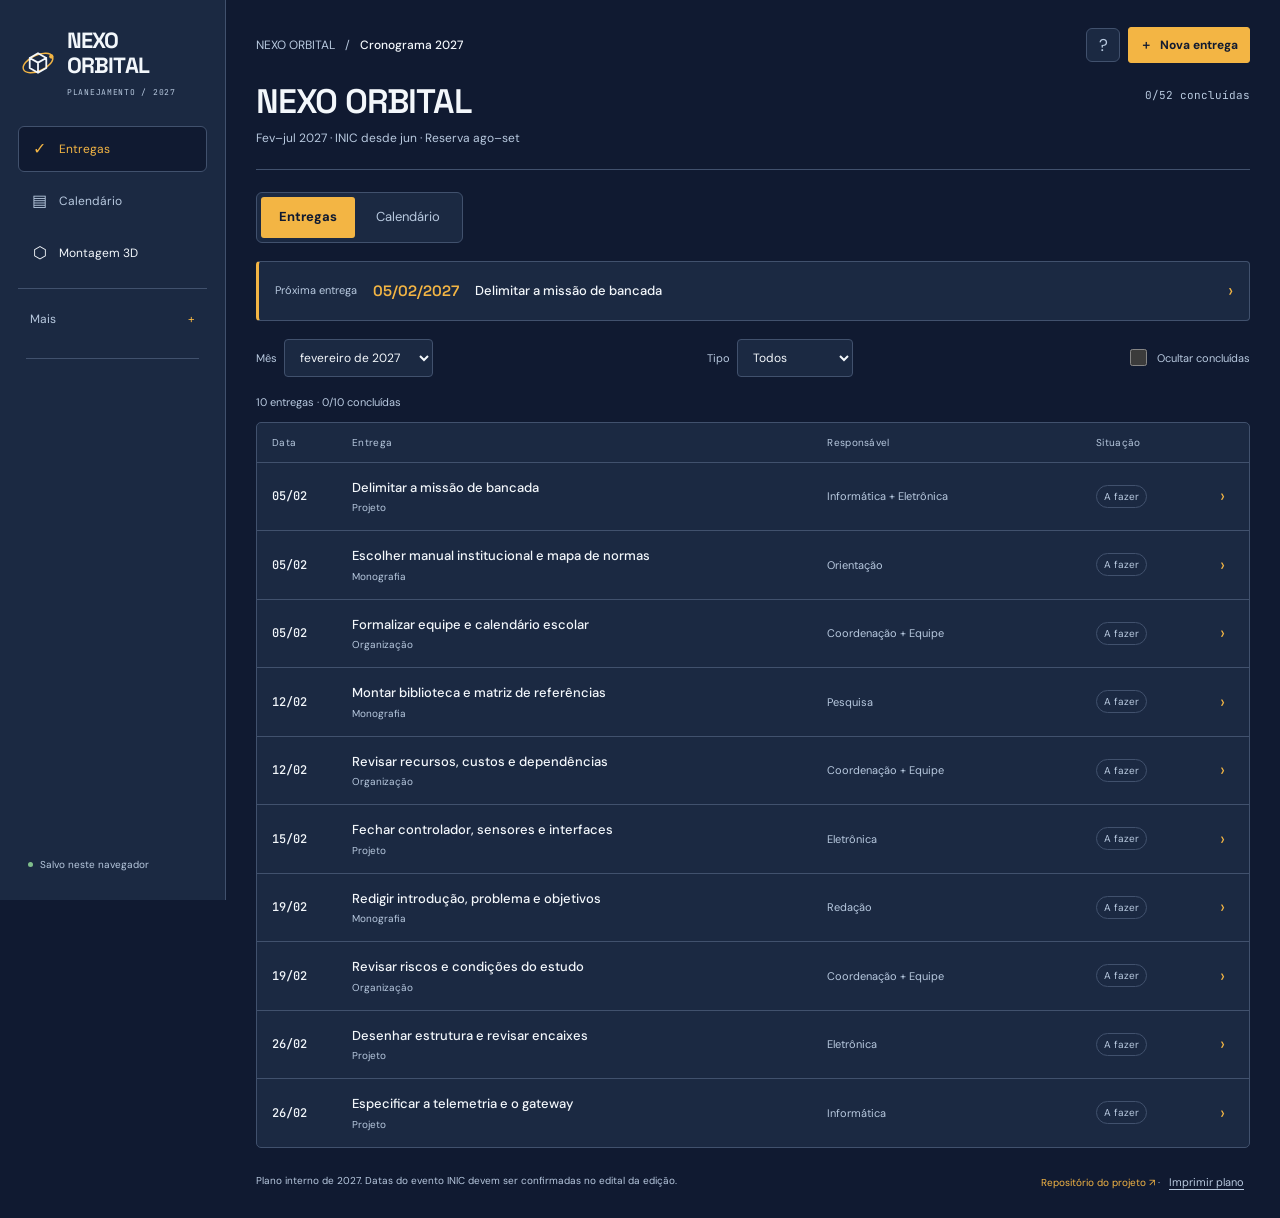
==== commit 7918175d: "Melhora montagem 3D, acrescenta PCB personalizada e simplifica entregas" ====
--- a/index.html
+++ b/index.html
@@ -324,11 +324,24 @@
 .hero{border-radius:4px;border-top:3px solid var(--accent);background-image:linear-gradient(90deg,transparent 65%,color-mix(in srgb,var(--second) 5%,transparent));}
 .hero:after{width:450px;height:180px;right:-90px;top:-15px;transform:rotate(-28deg);border:1px solid color-mix(in srgb,var(--second) 27%,transparent);border-radius:50%;box-shadow:0 0 0 30px color-mix(in srgb,var(--second) 3%,transparent),0 0 0 72px color-mix(in srgb,var(--second) 3%,transparent)}
 .card,.kanban-column,.column-number,.btn{border-radius:3px}.hero h1{letter-spacing:-.045em}.column-head{border-top:2px solid var(--col)}
+</style><style id="compact-agenda-2027">/* Agenda compacta: conteúdo e progresso continuam no modelo original. */
+.topbar{margin-bottom:18px;gap:12px}.top-actions .backup-btn{display:none}.top-actions .btn{padding:8px 11px}
+.agenda-heading{display:flex;align-items:flex-start;justify-content:space-between;gap:18px;margin:0 0 22px;padding:0 0 21px;border-bottom:1px solid var(--line)}
+.agenda-heading h1{margin:0 0 7px;font:600 clamp(24px,3vw,34px)/1.15 var(--display);letter-spacing:-.035em}.agenda-heading p{margin:0;color:var(--muted);font-size:12px;line-height:1.7}.agenda-heading .agenda-progress{font:11px/1.6 var(--mono);white-space:nowrap;padding-top:5px}
+.workspace-head{margin-bottom:18px;gap:12px;flex-wrap:wrap}.agenda-tabs{display:flex;gap:3px;padding:4px;background:var(--panel);border:1px solid var(--line);border-radius:6px}.agenda-tabs button{border:0;border-radius:3px;background:none;color:var(--muted);padding:9px 18px;font-size:13px}.agenda-tabs button.active{background:var(--accent);color:var(--action-ink);font-weight:700}.view-caption:empty,.view-count:empty{display:none}
+.agenda-next{width:100%;display:flex;align-items:center;gap:16px;text-align:left;padding:13px 16px;margin:0 0 18px;border:1px solid var(--line);border-left:3px solid var(--accent);border-radius:4px;background:var(--panel);color:var(--ink)}.agenda-next:hover{border-color:var(--accent)}.agenda-next-label{color:var(--muted);font-size:11px;white-space:nowrap}.agenda-next time{font:600 15px var(--display);white-space:nowrap;color:var(--accent)}.agenda-next strong{font-size:13px;font-weight:500;line-height:1.5;flex:1}.agenda-next-arrow{color:var(--accent);font-size:19px}.agenda-complete{font-size:13px;color:var(--muted);margin:0 0 18px}
+.simple-toolbar{display:flex;align-items:center;gap:16px;flex-wrap:wrap;margin:0 0 16px;padding:0;border:0;background:none}.simple-toolbar label{display:flex;align-items:center;gap:7px;font-size:11px;color:var(--muted)}.simple-toolbar select{padding:9px 11px;max-width:210px;border:1px solid var(--line);border-radius:4px;background:var(--panel);color:var(--ink);font-size:12px}.simple-toolbar input{accent-color:var(--accent)}
+.agenda-table{border:1px solid var(--line);border-radius:5px;overflow:hidden;background:var(--panel)}.agenda-table-head,.delivery-row{display:grid;grid-template-columns:64px minmax(140px,1fr) minmax(110px,.55fr) 108px 14px;gap:16px;align-items:center}.agenda-table-head{padding:11px 15px;border-bottom:1px solid var(--line);color:var(--muted);font-size:10px;letter-spacing:.03em}.delivery-row{width:100%;margin:0;padding:15px;border:0;border-bottom:1px solid var(--line);border-radius:0;background:none;text-align:left;min-width:0}.delivery-row:last-child{border-bottom:0}.delivery-row:hover{background:color-mix(in srgb,var(--accent) 6%,var(--panel))}.delivery-row:focus-visible{position:relative;outline:2px solid var(--accent);outline-offset:-3px}.delivery-row time{font:500 12px var(--mono);white-space:nowrap;color:var(--ink)}.delivery-row .delivery-title{font:500 13px/1.5 var(--body);margin:0 0 3px}.delivery-row .delivery-subtitle{font-size:10px;line-height:1.5}.delivery-owner{font-size:11px;line-height:1.5;color:var(--muted);overflow-wrap:anywhere}.delivery-row .delivery-state{grid-column:4;grid-row:1;font-size:10px;justify-self:start;padding:3px 7px;max-width:100%;white-space:normal}.delivery-row .row-arrow{grid-column:5;grid-row:1;font-size:18px}.agenda-table-caption{font-size:11px;color:var(--muted);margin:0 0 10px}.simple-empty{padding:26px 18px}.simple-empty h4{font-size:14px}.simple-empty .btn{margin-top:10px}
+.simple-calendar{grid-template-columns:300px minmax(0,1fr);gap:20px}.calendar-board{padding:16px;border-radius:5px;position:static}.calendar-board .calendar-toolbar{margin-bottom:10px}.calendar-board .calendar-toolbar h3{font-size:16px}.calendar-board .icon-button{min-height:30px;min-width:30px;width:30px;height:30px}.compact-calendar{gap:3px}.compact-weekday{padding:6px 0;font-size:8px}.compact-day{font-size:11px;border-radius:4px;min-height:34px;aspect-ratio:1}.calendar-agenda>h3{font-size:16px;margin:0 0 6px}.calendar-agenda>p{font-size:11px;color:var(--muted);margin:0 0 12px}.calendar-agenda .agenda-table-head,.calendar-agenda .delivery-row{grid-template-columns:52px minmax(95px,1fr) 90px 14px;gap:10px}.calendar-agenda .delivery-owner{grid-column:2;grid-row:2}.calendar-agenda .delivery-copy{grid-column:2}.calendar-agenda .delivery-row .delivery-state{grid-column:3;grid-row:1 / span 2}.calendar-agenda .delivery-row .row-arrow{grid-column:4;grid-row:1 / span 2}.calendar-agenda .delivery-row time{grid-column:1;grid-row:1 / span 2}.calendar-agenda .delivery-row{row-gap:2px}.calendar-agenda .agenda-owner-head{display:none}.calendar-note{font-size:10px;color:var(--muted);margin:10px 0 0}.side-foot p{display:none}.simple-more>summary{font-size:12px}.simple-more .side-label{margin-top:14px}.workspace-foot{font-size:10px;margin-top:24px}.delivery-save-hint{font-size:10px}.delivery-checklist h3{font-size:14px}
+@media(max-width:1200px){.simple-calendar{grid-template-columns:270px minmax(0,1fr)}.agenda-table-head,.delivery-row{grid-template-columns:56px minmax(130px,1fr) minmax(95px,.45fr) 94px 12px;gap:12px}.calendar-agenda .agenda-table-head{display:none}.calendar-agenda .delivery-row{grid-template-columns:45px minmax(80px,1fr) 12px}.calendar-agenda .delivery-row .delivery-state{grid-column:2;grid-row:3;margin-top:4px}.calendar-agenda .delivery-row .row-arrow{grid-column:3;grid-row:1 / span 3}.calendar-agenda .delivery-row time{grid-row:1 / span 3}}
+@media(max-width:900px){.simple-calendar{grid-template-columns:250px minmax(0,1fr)}.agenda-heading{margin-bottom:18px}.agenda-next{gap:12px}.agenda-next-label{max-width:85px;white-space:normal}}
+@media(max-width:760px){.main{padding:16px}.topbar{margin-bottom:18px}.top-actions{gap:6px}.top-actions .btn{font-size:11px;padding:7px 8px}.agenda-heading{display:block;padding-bottom:17px}.agenda-heading .agenda-progress{margin-top:8px;padding:0;font-size:10px}.agenda-heading h1{font-size:27px}.agenda-heading p{font-size:11px}.agenda-tabs{width:100%}.agenda-tabs button{flex:1;padding:10px 12px}.workspace-head{gap:10px;margin-bottom:15px}.workspace-head h2{font-size:18px}.agenda-next{display:grid;grid-template-columns:auto 1fr 12px;gap:4px 10px;padding:12px}.agenda-next-label{max-width:none;font-size:10px;grid-column:1;grid-row:1}.agenda-next time{font-size:13px;grid-column:2;grid-row:1}.agenda-next strong{grid-column:1 / span 2;grid-row:2;font-size:12px}.agenda-next-arrow{grid-column:3;grid-row:1 / span 2}.simple-toolbar{gap:10px 14px}.simple-toolbar label{font-size:10px}.simple-toolbar select{max-width:185px;font-size:11px;padding:8px}.simple-toolbar label:last-child{flex-basis:100%}.agenda-table-head{display:none}.delivery-row,.calendar-agenda .delivery-row{grid-template-columns:50px minmax(0,1fr) 12px;gap:3px 12px;padding:14px 12px}.delivery-row time,.calendar-agenda .delivery-row time{grid-column:1;grid-row:1 / span 3;font-size:11px}.delivery-copy,.calendar-agenda .delivery-copy{grid-column:2;grid-row:1}.delivery-row .delivery-title{font-size:12px;line-height:1.5}.delivery-row .delivery-subtitle{font-size:9px}.delivery-owner,.calendar-agenda .delivery-owner{grid-column:2;grid-row:2;font-size:10px}.delivery-owner:before{content:'Responsável: '}.delivery-row .delivery-state,.calendar-agenda .delivery-row .delivery-state{grid-column:2;grid-row:3;margin-top:5px;font-size:9px}.delivery-row .row-arrow,.calendar-agenda .delivery-row .row-arrow{grid-column:3;grid-row:1 / span 3}.simple-calendar{display:block}.calendar-board{max-width:330px;margin:0 auto 22px;padding:14px}.calendar-agenda>h3{font-size:17px}.workspace-foot{gap:12px}}
+@media print{.agenda-tabs,.agenda-next,.agenda-heading{display:none}}
 </style></head><body data-theme="cubesat"><a class="skip" href="#main">Pular para o cronograma</a><noscript>Ative o JavaScript para usar o cronograma interativo. O briefing continua disponível em briefing.html.</noscript><div class="app"><button class="sidebar-scrim" id="sidebarScrim" aria-label="Fechar navegação"></button><aside class="sidebar" id="sidebar"><a href="./" class="brand"><span class="brand-mark"><svg aria-hidden="true" focusable="false" xmlns="http://www.w3.org/2000/svg" viewBox="0 0 100 100" aria-labelledby="title"><g fill="none" stroke-linejoin="round" stroke-linecap="round"><ellipse cx="50" cy="50" rx="44" ry="22" transform="rotate(-24 50 50)" stroke="#F3B544" stroke-width="4"/><path d="M50 23 73 36 73 64 50 77 27 64 27 36Z M27 36 50 49 73 36 M50 49V77" stroke="#F3F7FB" stroke-width="5"/></g><circle cx="87" cy="32" r="6" fill="#F3B544"/></svg>
-</span><span>NEXO ORBITAL<small>PLANEJAMENTO / 2027</small></span></a><span class="side-label">Espaço do projeto</span><nav class="side-nav" aria-label="Navegação do cronograma"><button data-view="overview" class="active" aria-current="page"><span aria-hidden="true">⌂</span>Visão geral</button><button data-view="deliveries"><span aria-hidden="true">✓</span>Entregas por mês</button><button data-view="calendar"><span aria-hidden="true">▤</span>Calendário de entregas</button><button data-view="study"><span aria-hidden="true">▥</span>Trilha de estudos</button></nav><details class="simple-more" id="advancedViews"><summary>Mais opções</summary><nav class="side-nav" aria-label="Organização detalhada"><button data-view="board"><span aria-hidden="true">▦</span>Quadro de tarefas</button><button data-view="timeline"><span aria-hidden="true">≡</span>Linha do tempo</button><button data-view="monografia"><span aria-hidden="true">▧</span>Monografia ABNT</button><button data-view="inic"><span aria-hidden="true">✧</span>Artigo INIC</button><button data-view="team"><span aria-hidden="true">◉</span>Responsáveis</button></nav></details><div class="side-divider"></div><span class="side-label">Referências e arquivos</span><nav class="side-nav" aria-label="Documentação e dados"><a href="laboratorio-3d/" class="identity-link"><span aria-hidden="true">⬡</span>Montagem e laboratório 3D</a><a href="identidade-visual/" class="identity-link"><span class="identity-nav-icon" aria-hidden="true">◇</span>Identidade visual</a><a href="identidade-visual/guia-identidade-visual.pdf" class="identity-pdf"><span aria-hidden="true">↓</span>Baixar guia PDF</a><a href="briefing.html"><span aria-hidden="true">↗</span>Briefing técnico</a><button data-view="sources"><span aria-hidden="true">⌘</span>Fontes e premissas</button><button data-view="settings"><span aria-hidden="true">⇅</span>Backup e exportação</button></nav><div class="side-divider"></div><span class="side-label side-team-label">Equipe por área</span><div class="side-team" id="sideTeam"></div><div class="side-foot"><div class="save-state"><i id="saveDot"></i><span id="saveState">Salvo neste navegador</span></div><p>Alterações são locais. Exporte um backup para levar o quadro a outro dispositivo.</p></div></aside><main class="main" id="main"><header class="topbar"><div class="breadcrumbs"><button class="icon-button mobile-menu" id="mobileMenu" aria-controls="sidebar" aria-expanded="false" aria-label="Abrir navegação">☰</button><span class="breadcrumb-project">NEXO ORBITAL</span><span class="breadcrumb-slash">/</span><strong>Cronograma 2027</strong></div><div class="top-actions"><button class="icon-button help-btn" id="helpButton" aria-label="Como usar o cronograma">?</button><button class="btn backup-btn" data-view="settings"><span aria-hidden="true">⇅</span>Backup</button><button class="btn primary" id="newTask"><span aria-hidden="true">＋</span>Adicionar entrega</button></div></header><section class="hero" aria-labelledby="heroTitle"><div class="hero-main"><div><span class="eyebrow">CUBESAT / NEXO ORBITAL · FEV → SET 2027</span><h1 id="heroTitle">Seu TCC, passo a passo.</h1><p class="hero-description">Início em <strong>1º de fevereiro de 2027</strong>. Produto, monografia e artigo com entrega em <strong>30 de julho de 2027</strong>, com agosto e setembro reservados para ajustes.</p></div><div class="progress-summary"><div class="progress-ring" id="progressRing" style="--progress:0" role="img" aria-label="Progresso do plano"><b id="progressPercent">0%</b></div><div class="progress-info"><strong id="progressText">0 de 0 entregas</strong><span id="progressHint">Reserva fora da meta principal.</span></div></div></div><div class="milestone-strip"><div class="milestone"><i class="milestone-dot"></i><div><b>30 JUL · entrega principal</b><small>Produto + monografia + artigo pronto</small></div></div><div class="milestone"><i class="milestone-dot"></i><div><b>01 JUN · escrita do INIC</b><small>Primeiro texto integral em junho</small></div></div><div class="milestone"><i class="milestone-dot"></i><div><b>AGO → SET · reserva</b><small>Revisões e apresentação</small></div></div></div></section><section aria-labelledby="viewTitle"><div class="workspace-head"><div><h2 id="viewTitle">Visão geral</h2><p class="view-caption" id="viewCaption">Veja a próxima entrega, acompanhe os meses e marque seu progresso.</p></div><span class="view-count" id="viewCount"></span></div><div class="filters" id="filters"><label class="search"><span aria-hidden="true">⌕</span><span class="sr-only">Buscar tarefa, ID ou responsável</span><input id="searchInput" type="search" placeholder="Buscar tarefa, ID ou responsável…"></label><label class="sr-only" for="monthFilter">Filtrar período</label><select id="monthFilter"></select><label class="sr-only" for="ownerFilter">Filtrar responsável</label><select id="ownerFilter"></select><label class="sr-only" for="statusFilter">Filtrar estado</label><select id="statusFilter"><option value="">Todos os estados</option><option value="open">Somente abertas</option><option value="todo">A fazer</option><option value="doing">Em andamento</option><option value="review">Em revisão</option><option value="blocked">Bloqueadas</option><option value="done">Concluídas</option></select><div class="board-options"><label class="sr-only" for="groupBy">Organizar colunas</label><select id="groupBy"><option value="category">Colunas por frente</option><option value="status">Colunas por estado</option></select><label class="sr-only" for="sortBy">Ordenar tarefas</label><select id="sortBy"><option value="manual">Ordem do quadro</option><option value="due">Prazo de entrega</option><option value="priority">Prioridade</option></select></div><button class="filter-archive" id="archiveFilter" aria-pressed="false">Arquivadas</button><button class="filter-reset" id="clearFilters">Limpar</button></div><div id="workspace"></div><footer class="workspace-foot"><span>Plano interno de 2027. Datas do evento INIC devem ser confirmadas no edital da edição.</span><span><a href="https://github.com/perabru/nexo-orbital-cubesat" target="_blank" rel="noopener noreferrer">Repositório do projeto ↗</a> · <button class="archive-button" id="printPlan">Imprimir plano</button></span></footer></section><div class="print-area" id="printArea"></div></main></div>
+</span><span>NEXO ORBITAL<small>PLANEJAMENTO / 2027</small></span></a><nav class="side-nav" aria-label="Navegação do cronograma"><button data-view="deliveries" class="active" aria-current="page"><span aria-hidden="true">✓</span>Entregas</button><button data-view="calendar"><span aria-hidden="true">▤</span>Calendário</button><a href="laboratorio-3d/" class="identity-link"><span aria-hidden="true">⬡</span>Montagem 3D</a></nav><details class="simple-more" id="advancedViews"><summary>Mais</summary><nav class="side-nav" aria-label="Recursos do projeto"><button data-view="board"><span aria-hidden="true">▦</span>Quadro de tarefas</button><button data-view="timeline"><span aria-hidden="true">≡</span>Linha do tempo</button><button data-view="study"><span aria-hidden="true">▥</span>Trilha de estudos</button><button data-view="monografia"><span aria-hidden="true">▧</span>Monografia</button><button data-view="inic"><span aria-hidden="true">✧</span>Artigo INIC</button><button data-view="team"><span aria-hidden="true">◉</span>Responsáveis</button><a href="identidade-visual/" class="identity-link"><span aria-hidden="true">◇</span>Identidade visual</a><a href="identidade-visual/guia-identidade-visual.pdf" class="identity-pdf"><span aria-hidden="true">↓</span>Guia PDF</a><a href="briefing.html"><span aria-hidden="true">↗</span>Briefing</a><button data-view="sources"><span aria-hidden="true">⌘</span>Fontes</button><button data-view="settings"><span aria-hidden="true">⇅</span>Backup e exportação</button></nav></details><div class="side-divider"></div><span class="side-label side-team-label">Equipe por área</span><div class="side-team" id="sideTeam"></div><div class="side-foot"><div class="save-state"><i id="saveDot"></i><span id="saveState">Salvo neste navegador</span></div><p>Alterações são locais. Exporte um backup para levar o quadro a outro dispositivo.</p></div></aside><main class="main" id="main"><header class="topbar"><div class="breadcrumbs"><button class="icon-button mobile-menu" id="mobileMenu" aria-controls="sidebar" aria-expanded="false" aria-label="Abrir navegação">☰</button><span class="breadcrumb-project">NEXO ORBITAL</span><span class="breadcrumb-slash">/</span><strong>Cronograma 2027</strong></div><div class="top-actions"><button class="icon-button help-btn" id="helpButton" aria-label="Como usar o cronograma">?</button><button class="btn backup-btn" data-view="settings"><span aria-hidden="true">⇅</span>Backup</button><button class="btn primary" id="newTask"><span aria-hidden="true">＋</span>Nova entrega</button></div></header><section class="agenda-heading" aria-labelledby="heroTitle"><div><h1 id="heroTitle">NEXO ORBITAL</h1><p>Fev–jul 2027 · INIC desde jun · Reserva ago–set</p></div><p class="agenda-progress" id="progressText">0 de 0 concluídas</p><div hidden id="progressRing"><span id="progressPercent"></span><span id="progressHint"></span></div></section><section aria-labelledby="viewTitle"><div class="workspace-head"><div class="agenda-tabs" aria-label="Visualização do cronograma"><button data-view="deliveries">Entregas</button><button data-view="calendar">Calendário</button></div><div><h2 id="viewTitle">Entregas</h2><p class="view-caption" id="viewCaption"></p></div><span class="view-count" id="viewCount"></span></div><div class="filters" id="filters"><label class="search"><span aria-hidden="true">⌕</span><span class="sr-only">Buscar tarefa, ID ou responsável</span><input id="searchInput" type="search" placeholder="Buscar tarefa, ID ou responsável…"></label><label class="sr-only" for="monthFilter">Filtrar período</label><select id="monthFilter"></select><label class="sr-only" for="ownerFilter">Filtrar responsável</label><select id="ownerFilter"></select><label class="sr-only" for="statusFilter">Filtrar estado</label><select id="statusFilter"><option value="">Todos os estados</option><option value="open">Somente abertas</option><option value="todo">A fazer</option><option value="doing">Em andamento</option><option value="review">Em revisão</option><option value="blocked">Bloqueadas</option><option value="done">Concluídas</option></select><div class="board-options"><label class="sr-only" for="groupBy">Organizar colunas</label><select id="groupBy"><option value="category">Colunas por frente</option><option value="status">Colunas por estado</option></select><label class="sr-only" for="sortBy">Ordenar tarefas</label><select id="sortBy"><option value="manual">Ordem do quadro</option><option value="due">Prazo de entrega</option><option value="priority">Prioridade</option></select></div><button class="filter-archive" id="archiveFilter" aria-pressed="false">Arquivadas</button><button class="filter-reset" id="clearFilters">Limpar</button></div><div id="workspace"></div><footer class="workspace-foot"><span>Plano interno de 2027. Datas do evento INIC devem ser confirmadas no edital da edição.</span><span><a href="https://github.com/perabru/nexo-orbital-cubesat" target="_blank" rel="noopener noreferrer">Repositório do projeto ↗</a> · <button class="archive-button" id="printPlan">Imprimir plano</button></span></footer></section><div class="print-area" id="printArea"></div></main></div>
 <dialog class="task-dialog delivery-simple" id="deliverySimpleDialog" aria-labelledby="deliverySimpleTitle"><header class="dialog-head"><span id="deliverySimpleKicker">ENTREGA DO PROJETO</span><button type="button" class="icon-button" id="closeSimpleDelivery" aria-label="Fechar detalhes da entrega">×</button></header><div class="delivery-dialog-body" id="deliverySimpleBody"><h2 id="deliverySimpleTitle">Entrega do projeto</h2></div><footer class="dialog-footer"><button type="button" class="archive-button" id="editSimpleDelivery">Editar detalhes</button><div><button type="button" class="btn primary" id="completeSimpleDelivery">Concluir entrega ✓</button></div></footer></dialog>
 <dialog class="task-dialog" id="taskDialog" aria-labelledby="taskDialogTitle"><form id="taskForm"><header class="dialog-head"><div><span id="taskIdLabel">NOVA TAREFA</span><h2 id="taskDialogTitle">Detalhes da entrega</h2></div><button type="button" class="icon-button" id="closeTask" aria-label="Fechar tarefa">×</button></header><div class="dialog-content"><div><label class="field">Título<input name="title" id="taskTitle" maxlength="180" required></label><label class="field">Descrição e critério de entrega<textarea name="description" id="taskDescription" maxlength="6000"></textarea></label><div class="checklist-title"><h3>Checklist de conclusão</h3><span id="draftCheckCount"></span></div><div id="checklistEditor"></div><button type="button" class="check-add" id="addChecklist">＋ Adicionar critério</button><label class="field" style="margin-top:20px">Anotações<textarea id="taskNotes" class="notes" maxlength="8000" placeholder="Decisões, dúvidas, revisão da orientação…"></textarea><small>Salve as alterações antes de fechar o cartão.</small></label><label class="field">Link da evidência<input id="taskEvidence" maxlength="1000" placeholder="https://… ou briefing.html"></label></div><div><div class="field-row"><label class="field">Frente<select id="taskCategory"></select></label><label class="field">Estado<select id="taskStatus"></select></label></div><label class="field">Responsável<input id="taskOwner" list="ownerSuggestions" maxlength="100" placeholder="Pessoa ou área"><datalist id="ownerSuggestions"></datalist></label><div class="field-row"><label class="field">Início<input type="date" id="taskStart" required></label><label class="field">Entrega<input type="date" id="taskDue" required></label></div><label class="field">Prioridade<select id="taskPriority"><option value="baixa">Baixa</option><option value="media">Média</option><option value="alta">Alta</option></select></label><label class="field">Pré-requisitos<select id="taskDependencies" multiple size="5"></select><small>Selecione entregas que precisam estar concluídas antes desta. No computador, Ctrl/Cmd permite selecionar várias.</small></label><p class="notice" id="taskDeadlineHint">Meta principal: 30/07/2027. Cartões de reserva ficam fora do cálculo de conclusão de julho.</p></div></div><p class="form-error" id="formError" role="alert"></p><footer class="dialog-footer"><button class="archive-button" id="archiveTask" type="button">Arquivar tarefa</button><div><button class="btn" id="completeTask" type="button">Concluir entrega ✓</button><button class="btn primary" type="submit">Salvar alterações</button></div></footer></form></dialog>
-<dialog class="task-dialog" id="helpDialog" aria-labelledby="helpTitle"><header class="dialog-head"><h2 id="helpTitle">Como acompanhar seu TCC.</h2><button class="icon-button" id="closeHelp" aria-label="Fechar ajuda">×</button></header><div class="dialog-info simple-help"><h3>1. Veja a próxima entrega</h3><p>A Visão geral mostra o prazo mais próximo e as primeiras ações. Abra uma entrega para conferir exatamente o que precisa estar pronto.</p><h3>2. Marque o que já fez</h3><p>Use o checklist dentro da entrega. Os itens são salvos neste navegador. Quando o checklist e as entregas anteriores estiverem concluídos, clique em Concluir entrega.</p><h3>3. Acompanhe mês a mês</h3><p>Em Entregas por mês, as tarefas aparecem por data de entrega. No Calendário, toque em um dia para ver sua lista. Os filtros permitem mostrar apenas o projeto, a monografia, o artigo ou as tarefas pendentes.</p><h3>Fevereiro → julho. Ajustes até setembro.</h3><p>O trabalho começa em fevereiro. A monografia acompanha o projeto; o artigo INIC começa em junho. A entrega principal é em 30/07/2027. Agosto e setembro são reserva; as datas oficiais do evento dependem do edital.</p><h3>Seus dados e as opções completas</h3><p>Datas, responsáveis, anotações e checklists anteriores foram preservados. Editar detalhes abre a ficha completa; Mais opções mantém o quadro de tarefas e a linha do tempo. Exporte um backup para levar o andamento a outro navegador.</p></div></dialog><input type="file" id="importFile" accept="application/json,.json" class="sr-only"><input type="file" id="studyImport" accept="application/json,.json" class="sr-only"><div class="toast" id="toast" role="status" aria-live="polite"></div><script>const PROJECT={"key": "cubesat", "brand": "NEXO ORBITAL", "repo": "nexo-orbital-cubesat", "fullName": "perabru/nexo-orbital-cubesat", "colors": ["#0b0b16", "#17172e", "#f1f2ff", "#b6afc8", "#37314c", "#c7ff70", "#a8a0ff"], "display": "Space Grotesk", "body": "DM Sans", "projectEnd": "2027-07-30", "bufferStart": "2027-08-01", "bufferEnd": "2027-09-30", "articleStart": "2027-06-01", "planStart": "2027-02-01", "teams": ["Informática", "Eletrônica", "Administração", "Marketing"], "tasks": [{"id": "H01", "title": "Briefing técnico consolidado", "category": "gestao", "start": "2026-10-31", "due": "2026-10-31", "owner": "Coordenação", "checklist": [{"id": "c0", "text": "Inventário de telas publicado", "done": true}, {"id": "c1", "text": "Stack e critérios documentados", "done": true}], "description": "Entrega anterior desta conversa, já realizada.", "dependencies": [], "status": "done", "optional": false, "priority": "media", "evidence": "briefing.html", "notes": "", "createdAt": "2026-10-31T16:00:00Z", "updatedAt": "2026-10-31T16:00:00Z", "archived": true}, {"id": "H02", "title": "Repositório de apresentação publicado", "category": "gestao", "start": "2026-10-31", "due": "2026-10-31", "owner": "Coordenação", "checklist": [{"id": "c0", "text": "README e capa no GitHub", "done": true}, {"id": "c1", "text": "HTML independente publicado", "done": true}], "description": "Publicação anterior já verificada; não comprova implementação do produto.", "dependencies": [], "status": "done", "optional": false, "priority": "media", "evidence": "https://github.com/perabru/nexo-orbital-cubesat", "notes": "", "createdAt": "2026-10-31T16:00:00Z", "updatedAt": "2026-10-31T16:00:00Z", "archived": true}, {"id": "P01", "title": "Delimitar a missão de bancada", "category": "produto", "start": "2027-02-01", "due": "2027-02-05", "owner": "Informática + Eletrônica", "checklist": [{"id": "c0", "text": "Definir o dado que o CubeSat demonstrará", "done": false}, {"id": "c1", "text": "Separar subsistema representado de função montada", "done": false}, {"id": "c2", "text": "Listar critérios de aceitação", "done": false}], "description": "Entregar a evidência descrita e atualizar a seção correspondente da monografia.", "dependencies": [], "status": "todo", "optional": false, "priority": "alta", "evidence": "", "notes": "", "createdAt": "2026-10-31T16:00:00Z", "updatedAt": "2026-10-31T16:00:00Z"}, {"id": "P02", "title": "Fechar controlador, sensores e interfaces", "category": "produto", "start": "2027-02-09", "due": "2027-02-15", "owner": "Eletrônica", "checklist": [{"id": "c0", "text": "BOM com itens disponíveis e propostos", "done": false}, {"id": "c1", "text": "Mapa de tensões e barramentos", "done": false}, {"id": "c2", "text": "Revisão conjunta com firmware", "done": false}], "description": "Entregar a evidência descrita e atualizar a seção correspondente da monografia.", "dependencies": ["P01"], "status": "todo", "optional": false, "priority": "alta", "evidence": "", "notes": "", "createdAt": "2026-10-31T16:00:00Z", "updatedAt": "2026-10-31T16:00:00Z"}, {"id": "P03", "title": "Desenhar estrutura e revisar encaixes", "category": "produto", "start": "2027-02-17", "due": "2027-02-26", "owner": "Eletrônica", "checklist": [{"id": "c0", "text": "CAD versionado em STEP", "done": false}, {"id": "c1", "text": "Unidades e folgas anotadas", "done": false}, {"id": "c2", "text": "Plano de montagem em solo", "done": false}], "description": "Entregar a evidência descrita e atualizar a seção correspondente da monografia.", "dependencies": [], "status": "todo", "optional": false, "priority": "media", "evidence": "", "notes": "", "createdAt": "2026-10-31T16:00:00Z", "updatedAt": "2026-10-31T16:00:00Z"}, {"id": "P04", "title": "Especificar a telemetria e o gateway", "category": "produto", "start": "2027-02-17", "due": "2027-02-26", "owner": "Informática", "checklist": [{"id": "c0", "text": "Contrato NDJSON com unidade e sequência", "done": false}, {"id": "c1", "text": "Casos de pacote inválido", "done": false}, {"id": "c2", "text": "Origem do tempo documentada", "done": false}], "description": "Entregar a evidência descrita e atualizar a seção correspondente da monografia.", "dependencies": [], "status": "todo", "optional": false, "priority": "media", "evidence": "", "notes": "", "createdAt": "2026-10-31T16:00:00Z", "updatedAt": "2026-10-31T16:00:00Z"}, {"id": "P05", "title": "Ensaiar alimentação e consumo", "category": "produto", "start": "2027-03-17", "due": "2027-03-26", "owner": "Eletrônica", "checklist": [{"id": "c0", "text": "Alimentação inspecionada", "done": false}, {"id": "c1", "text": "Consumo medido por condição", "done": false}, {"id": "c2", "text": "Falhas e proteção registradas", "done": false}], "description": "Entregar a evidência descrita e atualizar a seção correspondente da monografia.", "dependencies": [], "status": "todo", "optional": false, "priority": "media", "evidence": "", "notes": "", "createdAt": "2026-10-31T16:00:00Z", "updatedAt": "2026-10-31T16:00:00Z"}, {"id": "P06", "title": "Implementar firmware de aquisição", "category": "produto", "start": "2027-03-17", "due": "2027-03-31", "owner": "Informática", "checklist": [{"id": "c0", "text": "Sensor real lido", "done": false}, {"id": "c1", "text": "Versão de configuração registrada", "done": false}, {"id": "c2", "text": "Sequência e flags presentes", "done": false}], "description": "Entregar a evidência descrita e atualizar a seção correspondente da monografia.", "dependencies": [], "status": "todo", "optional": false, "priority": "media", "evidence": "", "notes": "", "createdAt": "2026-10-31T16:00:00Z", "updatedAt": "2026-10-31T16:00:00Z"}, {"id": "P07", "title": "Receber pacotes por USB no gateway", "category": "produto", "start": "2027-03-29", "due": "2027-04-08", "owner": "Informática", "checklist": [{"id": "c0", "text": "Identificar dispositivo", "done": false}, {"id": "c1", "text": "Rejeitar linhas inválidas", "done": false}, {"id": "c2", "text": "Recuperar desconexão", "done": false}], "description": "Entregar a evidência descrita e atualizar a seção correspondente da monografia.", "dependencies": ["P05"], "status": "todo", "optional": false, "priority": "media", "evidence": "", "notes": "", "createdAt": "2026-10-31T16:00:00Z", "updatedAt": "2026-10-31T16:00:00Z"}, {"id": "P08", "title": "Registrar sessões e exportar arquivos", "category": "produto", "start": "2027-04-05", "due": "2027-04-16", "owner": "Informática", "checklist": [{"id": "c0", "text": "CSV e manifesto reproduzíveis", "done": false}, {"id": "c1", "text": "Preservar dados brutos", "done": false}, {"id": "c2", "text": "Reabrir a mesma sessão", "done": false}], "description": "Entregar a evidência descrita e atualizar a seção correspondente da monografia.", "dependencies": ["P06"], "status": "todo", "optional": false, "priority": "media", "evidence": "", "notes": "", "createdAt": "2026-10-31T16:00:00Z", "updatedAt": "2026-10-31T16:00:00Z"}, {"id": "P09", "title": "Montar painel de telemetria e histórico", "category": "produto", "start": "2027-04-09", "due": "2027-04-20", "owner": "Informática", "checklist": [{"id": "c0", "text": "Unidades visíveis", "done": false}, {"id": "c1", "text": "Dado antigo sinalizado", "done": false}, {"id": "c2", "text": "Gráfico conserva lacunas", "done": false}], "description": "Entregar a evidência descrita e atualizar a seção correspondente da monografia.", "dependencies": [], "status": "todo", "optional": false, "priority": "media", "evidence": "", "notes": "", "createdAt": "2026-10-31T16:00:00Z", "updatedAt": "2026-10-31T16:00:00Z"}, {"id": "P10", "title": "Integrar viewer 360° e subsistemas", "category": "produto", "start": "2027-04-19", "due": "2027-04-28", "owner": "Informática + Eletrônica", "checklist": [{"id": "c0", "text": "Seleção vinculada à BOM", "done": false}, {"id": "c1", "text": "Zoom e vista explodida", "done": false}, {"id": "c2", "text": "Alternativa textual sem WebGL", "done": false}], "description": "Entregar a evidência descrita e atualizar a seção correspondente da monografia.", "dependencies": ["P08"], "status": "todo", "optional": false, "priority": "media", "evidence": "", "notes": "", "createdAt": "2026-10-31T16:00:00Z", "updatedAt": "2026-10-31T16:00:00Z"}, {"id": "P11", "title": "Conferir arquivos de impressão e montagem", "category": "produto", "start": "2027-04-21", "due": "2027-04-30", "owner": "Eletrônica", "checklist": [{"id": "c0", "text": "Peças nomeadas por revisão", "done": false}, {"id": "c1", "text": "Encaixes verificados", "done": false}, {"id": "c2", "text": "Manual de montagem atualizado", "done": false}], "description": "Entregar a evidência descrita e atualizar a seção correspondente da monografia.", "dependencies": ["P09"], "status": "todo", "optional": false, "priority": "media", "evidence": "", "notes": "", "createdAt": "2026-10-31T16:00:00Z", "updatedAt": "2026-10-31T16:00:00Z"}, {"id": "P12", "title": "Executar teste integrado da bancada", "category": "produto", "start": "2027-04-29", "due": "2027-05-07", "owner": "Informática + Eletrônica", "checklist": [{"id": "c0", "text": "Alteração física chega ao painel", "done": false}, {"id": "c1", "text": "Firmware e montagem identificados", "done": false}, {"id": "c2", "text": "Log da sessão preservado", "done": false}], "description": "Entregar a evidência descrita e atualizar a seção correspondente da monografia.", "dependencies": [], "status": "todo", "optional": false, "priority": "alta", "evidence": "", "notes": "", "createdAt": "2026-10-31T16:00:00Z", "updatedAt": "2026-10-31T16:00:00Z"}, {"id": "P13", "title": "Testar perda, reinício e reconexão", "category": "produto", "start": "2027-05-11", "due": "2027-05-17", "owner": "Informática", "checklist": [{"id": "c0", "text": "Cabo desconectado tratado", "done": false}, {"id": "c1", "text": "Reinício abre nova sessão", "done": false}, {"id": "c2", "text": "Taxa e perdas contabilizadas", "done": false}], "description": "Entregar a evidência descrita e atualizar a seção correspondente da monografia.", "dependencies": [], "status": "todo", "optional": false, "priority": "media", "evidence": "", "notes": "", "createdAt": "2026-10-31T16:00:00Z", "updatedAt": "2026-10-31T16:00:00Z"}, {"id": "P14", "title": "Consolidar evidências de desempenho", "category": "produto", "start": "2027-05-19", "due": "2027-05-28", "owner": "Informática + Eletrônica", "checklist": [{"id": "c0", "text": "Procedimento reproduzível", "done": false}, {"id": "c1", "text": "Medições reais separadas da simulação", "done": false}, {"id": "c2", "text": "Limitações descritas", "done": false}], "description": "Entregar a evidência descrita e atualizar a seção correspondente da monografia.", "dependencies": ["P13"], "status": "todo", "optional": false, "priority": "media", "evidence": "", "notes": "", "createdAt": "2026-10-31T16:00:00Z", "updatedAt": "2026-10-31T16:00:00Z"}, {"id": "P15", "title": "Definir oferta, custo e processo do Nexo Kit", "category": "produto", "start": "2027-03-25", "due": "2027-05-06", "owner": "Administração", "checklist": [{"id": "c0", "text": "BOM com origem dos custos", "done": false}, {"id": "c1", "text": "Horas e suporte incluídos", "done": false}, {"id": "c2", "text": "Cenários de preço com premissas", "done": false}], "description": "Entregar a evidência descrita e atualizar a seção correspondente da monografia.", "dependencies": [], "status": "todo", "optional": false, "priority": "media", "evidence": "", "notes": "", "createdAt": "2026-10-31T16:00:00Z", "updatedAt": "2026-10-31T16:00:00Z"}, {"id": "P16", "title": "Produzir marca e campanha com provas", "category": "produto", "start": "2027-05-03", "due": "2027-05-25", "owner": "Marketing", "checklist": [{"id": "c0", "text": "Peças usam a mesma oferta", "done": false}, {"id": "c1", "text": "Afirmações ligadas a ensaios", "done": false}, {"id": "c2", "text": "Roteiro de demonstração revisado", "done": false}], "description": "Entregar a evidência descrita e atualizar a seção correspondente da monografia.", "dependencies": [], "status": "todo", "optional": false, "priority": "media", "evidence": "", "notes": "", "createdAt": "2026-10-31T16:00:00Z", "updatedAt": "2026-10-31T16:00:00Z"}, {"id": "P17", "title": "Concluir manual e validar com outra equipe", "category": "produto", "start": "2027-06-01", "due": "2027-06-18", "owner": "Informática + Marketing", "checklist": [{"id": "c0", "text": "Outra equipe repete o percurso", "done": false}, {"id": "c1", "text": "Dúvidas registradas", "done": false}, {"id": "c2", "text": "Manual corrigido", "done": false}], "description": "Entregar a evidência descrita e atualizar a seção correspondente da monografia.", "dependencies": ["P16"], "status": "todo", "optional": false, "priority": "media", "evidence": "", "notes": "", "createdAt": "2026-10-31T16:00:00Z", "updatedAt": "2026-10-31T16:00:00Z"}, {"id": "P18", "title": "Congelar a versão técnica para entrega", "category": "produto", "start": "2027-06-21", "due": "2027-07-09", "owner": "Todas as áreas", "checklist": [{"id": "c0", "text": "Montagem e software versionados", "done": false}, {"id": "c1", "text": "Evidências acessíveis", "done": false}, {"id": "c2", "text": "Pendências críticas resolvidas", "done": false}], "description": "Entregar a evidência descrita e atualizar a seção correspondente da monografia.", "dependencies": ["P17"], "status": "todo", "optional": false, "priority": "alta", "evidence": "", "notes": "", "createdAt": "2026-10-31T16:00:00Z", "updatedAt": "2026-10-31T16:00:00Z"}, {"id": "M01", "title": "Escolher manual institucional e mapa de normas", "category": "monografia", "start": "2027-02-01", "due": "2027-02-05", "owner": "Orientação", "checklist": [{"id": "c0", "text": "Manual institucional localizado", "done": false}, {"id": "c1", "text": "Edições ABNT conferidas", "done": false}, {"id": "c2", "text": "Modelo da instituição arquivado", "done": false}], "description": "NBR 14724:2024 e demais normas de apoio; conferir atualizações na entrega.", "dependencies": [], "status": "todo", "optional": false, "priority": "media", "evidence": "", "notes": "", "createdAt": "2026-10-31T16:00:00Z", "updatedAt": "2026-10-31T16:00:00Z"}, {"id": "M02", "title": "Montar biblioteca e matriz de referências", "category": "monografia", "start": "2027-02-01", "due": "2027-02-12", "owner": "Pesquisa", "checklist": [{"id": "c0", "text": "Fonte e metadados registrados", "done": false}, {"id": "c1", "text": "Notas vinculadas às leituras", "done": false}, {"id": "c2", "text": "Referências auditáveis", "done": false}], "description": "NBR 6023:2025; ferramenta de referências não dispensa conferência.", "dependencies": ["M01"], "status": "todo", "optional": false, "priority": "media", "evidence": "", "notes": "", "createdAt": "2026-10-31T16:00:00Z", "updatedAt": "2026-10-31T16:00:00Z"}, {"id": "M03", "title": "Redigir introdução, problema e objetivos", "category": "monografia", "start": "2027-02-08", "due": "2027-02-19", "owner": "Redação", "checklist": [{"id": "c0", "text": "Pergunta delimitada", "done": false}, {"id": "c1", "text": "Objetivos verificáveis", "done": false}, {"id": "c2", "text": "Justificativa sem promessa não demonstrada", "done": false}], "description": "A seção deve explicar por que o projeto existe e qual evidência responderá à pergunta.", "dependencies": ["M02"], "status": "todo", "optional": false, "priority": "media", "evidence": "", "notes": "", "createdAt": "2026-10-31T16:00:00Z", "updatedAt": "2026-10-31T16:00:00Z"}, {"id": "M04", "title": "Escrever fundamentação e trabalhos relacionados", "category": "monografia", "start": "2027-02-15", "due": "2027-03-12", "owner": "Pesquisa", "checklist": [{"id": "c0", "text": "Conceitos sustentados por fontes", "done": false}, {"id": "c1", "text": "Comparação de soluções", "done": false}, {"id": "c2", "text": "Lacuna da pesquisa explícita", "done": false}], "description": "Organizar em seções; preservar atribuição das ideias conforme NBR 10520:2023.", "dependencies": ["M03"], "status": "todo", "optional": false, "priority": "media", "evidence": "", "notes": "", "createdAt": "2026-10-31T16:00:00Z", "updatedAt": "2026-10-31T16:00:00Z"}, {"id": "M05", "title": "Redigir método e protocolo de validação", "category": "monografia", "start": "2027-03-15", "due": "2027-03-26", "owner": "Pesquisa + Equipe técnica", "checklist": [{"id": "c0", "text": "Dados e instrumentos descritos", "done": false}, {"id": "c1", "text": "Métricas e critérios definidos", "done": false}, {"id": "c2", "text": "Limitações do método previstas", "done": false}], "description": "Descrever procedimento planejado; atualizar com o que foi efetivamente executado.", "dependencies": ["M04"], "status": "todo", "optional": false, "priority": "media", "evidence": "", "notes": "", "createdAt": "2026-10-31T16:00:00Z", "updatedAt": "2026-10-31T16:00:00Z"}, {"id": "M06", "title": "Documentar arquitetura e implementação", "category": "monografia", "start": "2027-03-29", "due": "2027-04-23", "owner": "Equipe técnica", "checklist": [{"id": "c0", "text": "Versões e interfaces", "done": false}, {"id": "c1", "text": "Figuras autorais identificadas", "done": false}, {"id": "c2", "text": "Decisões justificadas", "done": false}], "description": "Separar diagrama conceitual de montagem ou serviço implementado.", "dependencies": ["M05"], "status": "todo", "optional": false, "priority": "media", "evidence": "", "notes": "", "createdAt": "2026-10-31T16:00:00Z", "updatedAt": "2026-10-31T16:00:00Z"}, {"id": "M07", "title": "Conferir o registro dos ensaios", "category": "monografia", "start": "2027-04-26", "due": "2027-05-14", "owner": "Pesquisa + Equipe técnica", "checklist": [{"id": "c0", "text": "Procedimento reproduzível", "done": false}, {"id": "c1", "text": "Arquivos brutos preservados", "done": false}, {"id": "c2", "text": "Falhas e desvios documentados", "done": false}], "description": "A monografia precisa permitir rastrear a origem dos resultados.", "dependencies": ["M06"], "status": "todo", "optional": false, "priority": "media", "evidence": "", "notes": "", "createdAt": "2026-10-31T16:00:00Z", "updatedAt": "2026-10-31T16:00:00Z"}, {"id": "M08", "title": "Redigir resultados a partir de evidências reais", "category": "monografia", "start": "2027-05-17", "due": "2027-05-28", "owner": "Pesquisa", "checklist": [{"id": "c0", "text": "Tabelas e gráficos conferidos", "done": false}, {"id": "c1", "text": "Amostra e período declarados", "done": false}, {"id": "c2", "text": "Simulações identificadas", "done": false}], "description": "Não preencher resultados faltantes com dados demonstrativos.", "dependencies": ["M07"], "status": "todo", "optional": false, "priority": "media", "evidence": "", "notes": "", "createdAt": "2026-10-31T16:00:00Z", "updatedAt": "2026-10-31T16:00:00Z"}, {"id": "M09", "title": "Discutir resultados e limitações", "category": "monografia", "start": "2027-05-24", "due": "2027-06-11", "owner": "Redação + Orientação", "checklist": [{"id": "c0", "text": "Comparação com objetivos", "done": false}, {"id": "c1", "text": "Explicações alternativas", "done": false}, {"id": "c2", "text": "Limites de generalização", "done": false}], "description": "Resultados negativos e falhas também precisam aparecer quando forem relevantes.", "dependencies": ["M08"], "status": "todo", "optional": false, "priority": "media", "evidence": "", "notes": "", "createdAt": "2026-10-31T16:00:00Z", "updatedAt": "2026-10-31T16:00:00Z"}, {"id": "M10", "title": "Escrever conclusão e trabalhos futuros", "category": "monografia", "start": "2027-06-07", "due": "2027-06-18", "owner": "Redação", "checklist": [{"id": "c0", "text": "Objetivos respondidos", "done": false}, {"id": "c1", "text": "Contribuição delimitada", "done": false}, {"id": "c2", "text": "Expansões separadas da entrega", "done": false}], "description": "A conclusão deve corresponder ao resultado observado.", "dependencies": ["M09"], "status": "todo", "optional": false, "priority": "media", "evidence": "", "notes": "", "createdAt": "2026-10-31T16:00:00Z", "updatedAt": "2026-10-31T16:00:00Z"}, {"id": "M11", "title": "Preparar resumos e palavras-chave", "category": "monografia", "start": "2027-06-14", "due": "2027-06-25", "owner": "Redação", "checklist": [{"id": "c0", "text": "Resumo em português", "done": false}, {"id": "c1", "text": "Versão em língua estrangeira", "done": false}, {"id": "c2", "text": "Palavras-chave consistentes", "done": false}], "description": "NBR 6028:2021; escrever após consolidar método e resultados.", "dependencies": ["M10"], "status": "todo", "optional": false, "priority": "media", "evidence": "", "notes": "", "createdAt": "2026-10-31T16:00:00Z", "updatedAt": "2026-10-31T16:00:00Z"}, {"id": "M12", "title": "Conferir elementos pré e pós-textuais", "category": "monografia", "start": "2027-06-21", "due": "2027-07-02", "owner": "Redação", "checklist": [{"id": "c0", "text": "Capa e folha de rosto", "done": false}, {"id": "c1", "text": "Aprovação e sumário", "done": false}, {"id": "c2", "text": "Referências e apêndices pertinentes", "done": false}], "description": "Adequar elementos e dados ao manual institucional; não inventar aprovação.", "dependencies": ["M11"], "status": "todo", "optional": false, "priority": "media", "evidence": "", "notes": "", "createdAt": "2026-10-31T16:00:00Z", "updatedAt": "2026-10-31T16:00:00Z"}, {"id": "M13", "title": "Auditar citações e referências", "category": "monografia", "start": "2027-06-28", "due": "2027-07-09", "owner": "Pesquisa", "checklist": [{"id": "c0", "text": "Citações com fonte rastreável", "done": false}, {"id": "c1", "text": "Correspondência com a lista final", "done": false}, {"id": "c2", "text": "Metadados e links conferidos", "done": false}], "description": "NBR 10520:2023 e NBR 6023:2025.", "dependencies": ["M12"], "status": "todo", "optional": false, "priority": "media", "evidence": "", "notes": "", "createdAt": "2026-10-31T16:00:00Z", "updatedAt": "2026-10-31T16:00:00Z"}, {"id": "M14", "title": "Revisar figuras, tabelas e seções", "category": "monografia", "start": "2027-07-01", "due": "2027-07-09", "owner": "Redação", "checklist": [{"id": "c0", "text": "Numeração coerente", "done": false}, {"id": "c1", "text": "Título e fonte das figuras", "done": false}, {"id": "c2", "text": "Sumário atualizado", "done": false}], "description": "NBR 6024:2012 e NBR 6027:2012, com apresentação conforme NBR 14724:2024.", "dependencies": ["M13"], "status": "todo", "optional": false, "priority": "media", "evidence": "", "notes": "", "createdAt": "2026-10-31T16:00:00Z", "updatedAt": "2026-10-31T16:00:00Z"}, {"id": "M15", "title": "Revisar apresentação gráfica da monografia", "category": "monografia", "start": "2027-07-05", "due": "2027-07-16", "owner": "Redação", "checklist": [{"id": "c0", "text": "A4 e margens revisadas", "done": false}, {"id": "c1", "text": "Fonte e espaçamentos conferidos", "done": false}, {"id": "c2", "text": "Paginação e quebras verificadas", "done": false}], "description": "Anverso: superior/esquerda 3 cm e inferior/direita 2 cm. Corpo usual em tamanho 12 e entrelinha 1,5; exceções e frente/verso conforme norma e manual. A família tipográfica é definida pela instituição.", "dependencies": ["M14"], "status": "todo", "optional": false, "priority": "media", "evidence": "", "notes": "", "createdAt": "2026-10-31T16:00:00Z", "updatedAt": "2026-10-31T16:00:00Z"}, {"id": "M16", "title": "Enviar versão integral à orientação", "category": "monografia", "start": "2027-07-12", "due": "2027-07-20", "owner": "Orientação", "checklist": [{"id": "c0", "text": "Texto integral entregue", "done": false}, {"id": "c1", "text": "Parecer registrado", "done": false}, {"id": "c2", "text": "Correções priorizadas", "done": false}], "description": "Reservar tempo para leitura do orientador antes do fechamento.", "dependencies": ["M15"], "status": "todo", "optional": false, "priority": "media", "evidence": "", "notes": "", "createdAt": "2026-10-31T16:00:00Z", "updatedAt": "2026-10-31T16:00:00Z"}, {"id": "M17", "title": "Fechar PDF, anexos e versão final", "category": "monografia", "start": "2027-07-20", "due": "2027-07-23", "owner": "Redação + Equipe técnica", "checklist": [{"id": "c0", "text": "PDF conferido página a página", "done": false}, {"id": "c1", "text": "Links e anexos acessíveis", "done": false}, {"id": "c2", "text": "Versão final identificada", "done": false}], "description": "A revisão visual deve usar o arquivo que será entregue.", "dependencies": ["M16"], "status": "todo", "optional": false, "priority": "media", "evidence": "", "notes": "", "createdAt": "2026-10-31T16:00:00Z", "updatedAt": "2026-10-31T16:00:00Z"}, {"id": "M18", "title": "Entregar monografia e evidências", "category": "monografia", "start": "2027-07-26", "due": "2027-07-30", "owner": "Coordenação", "checklist": [{"id": "c0", "text": "Arquivos entregues", "done": false}, {"id": "c1", "text": "Comprovante registrado", "done": false}, {"id": "c2", "text": "Cópia de segurança", "done": false}], "description": "Meta interna do projeto, sujeita às regras de depósito da instituição.", "dependencies": ["M17"], "status": "todo", "optional": false, "priority": "media", "evidence": "", "notes": "", "createdAt": "2026-10-31T16:00:00Z", "updatedAt": "2026-10-31T16:00:00Z"}, {"id": "A01", "title": "Conferir edital, modalidade e modelo INIC 2027", "category": "inic", "start": "2027-06-01", "due": "2027-06-04", "owner": "Orientação", "checklist": [{"id": "c0", "text": "Página oficial consultada", "done": false}, {"id": "c1", "text": "Modalidade e autoria confirmadas", "done": false}, {"id": "c2", "text": "Prazo oficial registrado quando publicado", "done": false}], "description": "Não reutilizar datas de 2026. A data deste cartão é de conferência interna, não de submissão.", "dependencies": [], "status": "todo", "optional": false, "priority": "alta", "evidence": "", "notes": "", "createdAt": "2026-10-31T16:00:00Z", "updatedAt": "2026-10-31T16:00:00Z"}, {"id": "A02", "title": "Definir recorte e contribuição do artigo", "category": "inic", "start": "2027-06-01", "due": "2027-06-08", "owner": "Pesquisa", "checklist": [{"id": "c0", "text": "Pergunta única", "done": false}, {"id": "c1", "text": "Resultado central escolhido", "done": false}, {"id": "c2", "text": "Autoria e contribuições acordadas", "done": false}], "description": "O artigo deriva de resultados do projeto e não é uma cópia integral da monografia.", "dependencies": ["A01"], "status": "todo", "optional": false, "priority": "alta", "evidence": "", "notes": "", "createdAt": "2026-10-31T16:00:00Z", "updatedAt": "2026-10-31T16:00:00Z"}, {"id": "A03", "title": "Redigir método do artigo", "category": "inic", "start": "2027-06-07", "due": "2027-06-15", "owner": "Redação", "checklist": [{"id": "c0", "text": "Procedimento resumido", "done": false}, {"id": "c1", "text": "Conjunto e métricas", "done": false}, {"id": "c2", "text": "Versões e critérios indicados", "done": false}], "description": "Usar apenas o método realmente executado.", "dependencies": ["A02"], "status": "todo", "optional": false, "priority": "alta", "evidence": "", "notes": "", "createdAt": "2026-10-31T16:00:00Z", "updatedAt": "2026-10-31T16:00:00Z"}, {"id": "A04", "title": "Selecionar resultados, figuras e tabelas", "category": "inic", "start": "2027-06-14", "due": "2027-06-22", "owner": "Pesquisa", "checklist": [{"id": "c0", "text": "Números rastreáveis", "done": false}, {"id": "c1", "text": "Figuras legíveis", "done": false}, {"id": "c2", "text": "Limitações explícitas", "done": false}], "description": "Conferir a coerência com o conjunto de evidências da monografia.", "dependencies": ["A03"], "status": "todo", "optional": false, "priority": "alta", "evidence": "", "notes": "", "createdAt": "2026-10-31T16:00:00Z", "updatedAt": "2026-10-31T16:00:00Z"}, {"id": "A05", "title": "Montar primeira versão integral do artigo", "category": "inic", "start": "2027-06-21", "due": "2027-06-30", "owner": "Redação", "checklist": [{"id": "c0", "text": "Introdução e objetivo", "done": false}, {"id": "c1", "text": "Resultados e discussão", "done": false}, {"id": "c2", "text": "Conclusão coerente", "done": false}], "description": "Primeiro rascunho completo ao fim de junho.", "dependencies": ["A04"], "status": "todo", "optional": false, "priority": "alta", "evidence": "", "notes": "", "createdAt": "2026-10-31T16:00:00Z", "updatedAt": "2026-10-31T16:00:00Z"}, {"id": "A06", "title": "Revisar resumo, palavras-chave e referências", "category": "inic", "start": "2027-07-01", "due": "2027-07-07", "owner": "Pesquisa + Redação", "checklist": [{"id": "c0", "text": "Resumo atualizado", "done": false}, {"id": "c1", "text": "Fontes conferidas", "done": false}, {"id": "c2", "text": "Termos coerentes", "done": false}], "description": "Conferir as instruções do modelo específico do evento.", "dependencies": ["A05"], "status": "todo", "optional": false, "priority": "alta", "evidence": "", "notes": "", "createdAt": "2026-10-31T16:00:00Z", "updatedAt": "2026-10-31T16:00:00Z"}, {"id": "A07", "title": "Aplicar o modelo vigente do INIC", "category": "inic", "start": "2027-07-05", "due": "2027-07-12", "owner": "Redação", "checklist": [{"id": "c0", "text": "Modelo oficial confirmado", "done": false}, {"id": "c1", "text": "Formato e extensão verificados", "done": false}, {"id": "c2", "text": "Metadados completos", "done": false}], "description": "O modelo do evento pode diferir da apresentação da monografia. Se 2027 ainda não estiver disponível, registrar a pendência para adaptação.", "dependencies": ["A06"], "status": "todo", "optional": false, "priority": "alta", "evidence": "", "notes": "", "createdAt": "2026-10-31T16:00:00Z", "updatedAt": "2026-10-31T16:00:00Z"}, {"id": "A08", "title": "Obter revisão dos autores e orientação", "category": "inic", "start": "2027-07-12", "due": "2027-07-20", "owner": "Orientação", "checklist": [{"id": "c0", "text": "Correções revisadas", "done": false}, {"id": "c1", "text": "Autores aprovam a versão", "done": false}, {"id": "c2", "text": "Contribuição e limitações claras", "done": false}], "description": "A revisão científica precede o pacote de submissão.", "dependencies": ["A07"], "status": "todo", "optional": false, "priority": "alta", "evidence": "", "notes": "", "createdAt": "2026-10-31T16:00:00Z", "updatedAt": "2026-10-31T16:00:00Z"}, {"id": "A09", "title": "Fechar artigo pronto para submissão", "category": "inic", "start": "2027-07-21", "due": "2027-07-30", "owner": "Pesquisa + Coordenação", "checklist": [{"id": "c0", "text": "Arquivo final identificado", "done": false}, {"id": "c1", "text": "Título e autoria conferidos", "done": false}, {"id": "c2", "text": "Data oficial de envio acompanhada", "done": false}], "description": "Meta interna de prontidão. Submeter somente no calendário oficial da edição aplicável.", "dependencies": ["A08"], "status": "todo", "optional": false, "priority": "alta", "evidence": "", "notes": "", "createdAt": "2026-10-31T16:00:00Z", "updatedAt": "2026-10-31T16:00:00Z"}, {"id": "G01", "title": "Formalizar equipe e calendário escolar", "category": "gestao", "start": "2027-02-01", "due": "2027-02-05", "owner": "Coordenação + Equipe", "checklist": [{"id": "c0", "text": "Responsáveis por frente", "done": false}, {"id": "c1", "text": "Disponibilidade real", "done": false}, {"id": "c2", "text": "Reuniões de acompanhamento", "done": false}], "description": "Data interna de planejamento; ajustar encontros ao calendário da escola.", "dependencies": [], "status": "todo", "optional": false, "priority": "alta", "evidence": "", "notes": "", "createdAt": "2026-10-31T16:00:00Z", "updatedAt": "2026-10-31T16:00:00Z"}, {"id": "G02", "title": "Revisar recursos, custos e dependências", "category": "gestao", "start": "2027-02-01", "due": "2027-02-12", "owner": "Coordenação + Equipe", "checklist": [{"id": "c0", "text": "Recursos existentes separados dos propostos", "done": false}, {"id": "c1", "text": "Estimativa de esforço", "done": false}, {"id": "c2", "text": "Dependências externas registradas", "done": false}], "description": "Data interna de planejamento; ajustar encontros ao calendário da escola.", "dependencies": [], "status": "todo", "optional": false, "priority": "alta", "evidence": "", "notes": "", "createdAt": "2026-10-31T16:00:00Z", "updatedAt": "2026-10-31T16:00:00Z"}, {"id": "G03", "title": "Revisar riscos e condições do estudo", "category": "gestao", "start": "2027-02-08", "due": "2027-02-19", "owner": "Coordenação + Equipe", "checklist": [{"id": "c0", "text": "Riscos e responsáveis", "done": false}, {"id": "c1", "text": "Autorizações aplicáveis", "done": false}, {"id": "c2", "text": "Critérios para ajustar escopo", "done": false}], "description": "Data interna de planejamento; ajustar encontros ao calendário da escola.", "dependencies": [], "status": "todo", "optional": false, "priority": "alta", "evidence": "", "notes": "", "createdAt": "2026-10-31T16:00:00Z", "updatedAt": "2026-10-31T16:00:00Z"}, {"id": "G04", "title": "Revisão integrada da primeira versão", "category": "gestao", "start": "2027-04-12", "due": "2027-04-16", "owner": "Coordenação + Equipe", "checklist": [{"id": "c0", "text": "Percurso demonstrado", "done": false}, {"id": "c1", "text": "Evidências registradas", "done": false}, {"id": "c2", "text": "Pendências priorizadas", "done": false}], "description": "Data interna de planejamento; ajustar encontros ao calendário da escola.", "dependencies": [], "status": "todo", "optional": false, "priority": "alta", "evidence": "", "notes": "", "createdAt": "2026-10-31T16:00:00Z", "updatedAt": "2026-10-31T16:00:00Z"}, {"id": "G05", "title": "Revisão dos resultados para o artigo", "category": "gestao", "start": "2027-05-24", "due": "2027-05-28", "owner": "Coordenação + Equipe", "checklist": [{"id": "c0", "text": "Resultados disponíveis", "done": false}, {"id": "c1", "text": "Limites científicos", "done": false}, {"id": "c2", "text": "Recorte de junho acordado", "done": false}], "description": "Data interna de planejamento; ajustar encontros ao calendário da escola.", "dependencies": [], "status": "todo", "optional": false, "priority": "alta", "evidence": "", "notes": "", "createdAt": "2026-10-31T16:00:00Z", "updatedAt": "2026-10-31T16:00:00Z"}, {"id": "G06", "title": "Preparar apresentação e ensaio final", "category": "gestao", "start": "2027-07-12", "due": "2027-07-23", "owner": "Coordenação + Equipe", "checklist": [{"id": "c0", "text": "Roteiro por área", "done": false}, {"id": "c1", "text": "Demonstração com contingência", "done": false}, {"id": "c2", "text": "Tempo de apresentação ensaiado", "done": false}], "description": "Data interna de planejamento; ajustar encontros ao calendário da escola.", "dependencies": [], "status": "todo", "optional": false, "priority": "alta", "evidence": "", "notes": "", "createdAt": "2026-10-31T16:00:00Z", "updatedAt": "2026-10-31T16:00:00Z"}, {"id": "G07", "title": "Marco: projeto completo em julho", "category": "gestao", "start": "2027-07-26", "due": "2027-07-30", "owner": "Coordenação + Equipe", "checklist": [{"id": "c0", "text": "Produto e testes entregues", "done": false}, {"id": "c1", "text": "Monografia final entregue", "done": false}, {"id": "c2", "text": "Artigo pronto para submissão", "done": false}], "description": "Data interna de planejamento; ajustar encontros ao calendário da escola.", "dependencies": ["M18", "A09", "P18"], "status": "todo", "optional": false, "priority": "alta", "evidence": "", "notes": "", "createdAt": "2026-10-31T16:00:00Z", "updatedAt": "2026-10-31T16:00:00Z"}, {"id": "R01", "title": "Reserva: corrigir apontamentos da entrega", "category": "reserva", "start": "2027-08-02", "due": "2027-08-13", "owner": "Coordenação + Equipe", "checklist": [{"id": "c0", "text": "Correções solicitadas triadas", "done": false}, {"id": "c1", "text": "Versão corrigida identificada", "done": false}, {"id": "c2", "text": "Sem adiar o marco principal de julho", "done": false}], "description": "Janela extra de contingência. Não é prazo oficial de congresso nem substitui a entrega de julho.", "dependencies": [], "status": "todo", "optional": true, "priority": "media", "evidence": "", "notes": "", "createdAt": "2026-10-31T16:00:00Z", "updatedAt": "2026-10-31T16:00:00Z"}, {"id": "R02", "title": "Reserva: conferir edital e preparar envio INIC", "category": "reserva", "start": "2027-08-02", "due": "2027-08-27", "owner": "Coordenação + Equipe", "checklist": [{"id": "c0", "text": "Prazo oficial conferido antes do vencimento", "done": false}, {"id": "c1", "text": "Arquivo no modelo vigente", "done": false}, {"id": "c2", "text": "Comprovante guardado quando submetido", "done": false}], "description": "Janela extra de contingência. Não é prazo oficial de congresso nem substitui a entrega de julho.", "dependencies": [], "status": "todo", "optional": true, "priority": "media", "evidence": "", "notes": "", "createdAt": "2026-10-31T16:00:00Z", "updatedAt": "2026-10-31T16:00:00Z"}, {"id": "R03", "title": "Reserva: preparar pôster e apresentação", "category": "reserva", "start": "2027-08-16", "due": "2027-09-10", "owner": "Coordenação + Equipe", "checklist": [{"id": "c0", "text": "Modalidade do evento confirmada", "done": false}, {"id": "c1", "text": "Material no modelo vigente", "done": false}, {"id": "c2", "text": "Apresentação ensaiada", "done": false}], "description": "Janela extra de contingência. Não é prazo oficial de congresso nem substitui a entrega de julho.", "dependencies": [], "status": "todo", "optional": true, "priority": "media", "evidence": "", "notes": "", "createdAt": "2026-10-31T16:00:00Z", "updatedAt": "2026-10-31T16:00:00Z"}, {"id": "R04", "title": "Reserva: revisões externas e arquivamento", "category": "reserva", "start": "2027-09-01", "due": "2027-09-30", "owner": "Coordenação + Equipe", "checklist": [{"id": "c0", "text": "Pareceres tratados se recebidos", "done": false}, {"id": "c1", "text": "Histórico de versões", "done": false}, {"id": "c2", "text": "Pacote final preservado", "done": false}], "description": "Janela extra de contingência. Não é prazo oficial de congresso nem substitui a entrega de julho.", "dependencies": [], "status": "todo", "optional": true, "priority": "media", "evidence": "", "notes": "", "createdAt": "2026-10-31T16:00:00Z", "updatedAt": "2026-10-31T16:00:00Z"}], "norms": [["NBR 14724:2024", "Apresentação", "Estrutura, apresentação gráfica e organização em seções."], ["NBR 10520:2023", "Citações", "Atribuição das ideias e indicação de citações no texto."], ["NBR 6023:2025", "Referências", "Identificação e organização das fontes consultadas."], ["NBR 6028:2021", "Resumos", "Resumo, versão em língua estrangeira e palavras-chave."], ["NBR 6024:2012", "Seções", "Numeração progressiva coerente no texto."], ["NBR 6027:2012", "Sumário", "Correspondência entre títulos, ordem e páginas."], ["NBR 15287:2025", "Projeto de pesquisa", "Organização do planejamento de pesquisa, quando exigido."]], "sources": [{"name": "ABNT — catálogo oficial", "url": "https://www.abntcatalogo.com.br/", "note": "Conferir a edição vigente pelo acesso institucional."}, {"name": "UFES — normalização atualizada", "url": "https://biblioteca.ufes.br/normalizacao", "note": "Relação de normas e guias de apoio."}, {"name": "COTUCA / Unicamp — normas e modelos", "url": "https://www.cotuca.unicamp.br/biblioteca/normas-e-modelos/", "note": "Modelos acadêmicos e referências."}, {"name": "UNIVAP — INIC", "url": "https://www.univap.br/inic/", "note": "Página consultada em 31/10/2026 ainda identifica a edição de 2026."}, {"name": "INIC — submissão e modelo do artigo", "url": "https://www.univap.br/inic/submissao_trabalhos.php", "note": "Consultar novamente para a edição de 2027; não transportar prazos de 2026."}], "version": 2, "previousDates": {"H01": {"start": "2026-10-31", "due": "2026-10-31"}, "H02": {"start": "2026-10-31", "due": "2026-10-31"}, "P01": {"start": "2026-11-02", "due": "2026-11-13"}, "P02": {"start": "2026-11-16", "due": "2026-11-27"}, "P03": {"start": "2026-12-01", "due": "2026-12-18"}, "P04": {"start": "2026-12-01", "due": "2026-12-18"}, "P05": {"start": "2027-01-18", "due": "2027-02-05"}, "P06": {"start": "2027-01-18", "due": "2027-02-12"}, "P07": {"start": "2027-02-08", "due": "2027-02-26"}, "P08": {"start": "2027-02-22", "due": "2027-03-12"}, "P09": {"start": "2027-03-01", "due": "2027-03-19"}, "P10": {"start": "2027-03-15", "due": "2027-04-02"}, "P11": {"start": "2027-03-22", "due": "2027-04-09"}, "P12": {"start": "2027-04-05", "due": "2027-04-23"}, "P13": {"start": "2027-04-26", "due": "2027-05-07"}, "P14": {"start": "2027-05-10", "due": "2027-05-28"}, "P15": {"start": "2027-02-01", "due": "2027-04-16"}, "P16": {"start": "2027-04-12", "due": "2027-05-21"}, "P17": {"start": "2027-06-01", "due": "2027-06-18"}, "P18": {"start": "2027-06-21", "due": "2027-07-09"}, "M01": {"start": "2026-11-02", "due": "2026-11-13"}, "M02": {"start": "2026-11-09", "due": "2026-11-27"}, "M03": {"start": "2026-11-23", "due": "2026-12-11"}, "M04": {"start": "2026-12-07", "due": "2027-01-29"}, "M05": {"start": "2027-02-01", "due": "2027-02-19"}, "M06": {"start": "2027-03-01", "due": "2027-03-26"}, "M07": {"start": "2027-04-05", "due": "2027-04-30"}, "M08": {"start": "2027-05-03", "due": "2027-05-28"}, "M09": {"start": "2027-05-24", "due": "2027-06-11"}, "M10": {"start": "2027-06-07", "due": "2027-06-18"}, "M11": {"start": "2027-06-14", "due": "2027-06-25"}, "M12": {"start": "2027-06-21", "due": "2027-07-02"}, "M13": {"start": "2027-06-28", "due": "2027-07-09"}, "M14": {"start": "2027-07-01", "due": "2027-07-09"}, "M15": {"start": "2027-07-05", "due": "2027-07-16"}, "M16": {"start": "2027-07-12", "due": "2027-07-20"}, "M17": {"start": "2027-07-20", "due": "2027-07-23"}, "M18": {"start": "2027-07-26", "due": "2027-07-30"}, "A01": {"start": "2027-06-01", "due": "2027-06-04"}, "A02": {"start": "2027-06-01", "due": "2027-06-08"}, "A03": {"start": "2027-06-07", "due": "2027-06-15"}, "A04": {"start": "2027-06-14", "due": "2027-06-22"}, "A05": {"start": "2027-06-21", "due": "2027-06-30"}, "A06": {"start": "2027-07-01", "due": "2027-07-07"}, "A07": {"start": "2027-07-05", "due": "2027-07-12"}, "A08": {"start": "2027-07-12", "due": "2027-07-20"}, "A09": {"start": "2027-07-21", "due": "2027-07-30"}, "G01": {"start": "2026-11-02", "due": "2026-11-06"}, "G02": {"start": "2026-11-09", "due": "2026-11-27"}, "G03": {"start": "2026-11-23", "due": "2026-12-11"}, "G04": {"start": "2027-03-22", "due": "2027-03-26"}, "G05": {"start": "2027-05-24", "due": "2027-05-28"}, "G06": {"start": "2027-07-12", "due": "2027-07-23"}, "G07": {"start": "2027-07-26", "due": "2027-07-30"}, "R01": {"start": "2027-08-02", "due": "2027-08-13"}, "R02": {"start": "2027-08-02", "due": "2027-08-27"}, "R03": {"start": "2027-08-16", "due": "2027-09-10"}, "R04": {"start": "2027-09-01", "due": "2027-09-30"}}, "planRevision": 2, "learning": {"title": "Do primeiro pacote ao painel de missão.", "modules": [{"title": "Definir missão, versões e evidências", "hours": 6, "topics": ["Missão de bancada", "Requisitos verificáveis", "Git", "Diário de bordo"], "practice": "Escrever o que o CubeSat demonstrará e criar uma versão do repositório com critérios de aceitação.", "verify": ["Missão delimitada", "Três critérios mensuráveis", "Commit identificado"], "resources": ["git", "nasa"], "tasks": ["P01", "G01"], "files": ["diario_de_bordo.csv", "protocolo_experimento.md"], "id": "E01", "start": "2027-02-01", "due": "2027-02-07", "level": "Base", "prerequisites": []}, {"title": "Ler circuitos e datasheets antes da montagem", "hours": 10, "topics": ["Tensão e corrente", "GPIO e barramentos", "Esquemático", "BOM", "Alimentação USB"], "practice": "Montar o diagrama da bancada no KiCad e conferir as interfaces da placa escolhida.", "verify": ["Tensões registradas", "Sensor identificado", "ERC revisado"], "resources": ["kicad", "espidf", "bme"], "tasks": ["P02", "P05"], "files": ["bom.csv"], "id": "E02", "start": "2027-02-08", "due": "2027-02-21", "level": "Base", "prerequisites": ["E01"]}, {"title": "Programar a aquisição no ESP32", "hours": 12, "topics": ["C e C++", "FreeRTOS", "Amostragem", "Fila", "Timestamp e sequência"], "practice": "Executar um exemplo oficial da placa e produzir pacotes com unidade, sequência e indicação da origem do dado.", "verify": ["Pacotes numerados", "Unidades explícitas", "Reinício identificado"], "resources": ["espidf", "bme"], "tasks": ["P06"], "files": ["telemetria_demo.ndjson", "validar_telemetria.py"], "id": "E03", "start": "2027-02-22", "due": "2027-03-07", "level": "Aplicação", "prerequisites": ["E02"]}, {"title": "Levar pacotes ao Python sem perder a origem", "hours": 12, "topics": ["Python", "Serial", "NDJSON", "Validação", "Checksum e sessão"], "practice": "Validar o arquivo demonstrativo, introduzir uma linha defeituosa numa cópia e comprovar que ela é recusada.", "verify": ["Arquivo válido aceito", "Linha inválida recusada", "Sessão preservada"], "resources": ["python", "serial", "fastapi"], "tasks": ["P04", "P07", "P08"], "files": ["telemetria_demo.ndjson", "validar_telemetria.py"], "id": "E04", "start": "2027-03-08", "due": "2027-03-28", "level": "Aplicação", "prerequisites": ["E03"]}, {"title": "Modelar a estrutura e a visão 360°", "hours": 10, "topics": ["Unidades em CAD", "STEP e STL", "Tolerância", "glTF", "Cena 3D"], "practice": "Construir uma peça paramétrica no FreeCAD e importar uma exportação no visualizador de estudo.", "verify": ["Escala documentada", "Encaixe conferido", "Peça e versão identificadas"], "resources": ["freecad", "three", "gltf"], "tasks": ["P03", "P10", "P11"], "files": ["protocolo_experimento.md"], "id": "E05", "start": "2027-03-29", "due": "2027-04-18", "level": "Aplicação", "prerequisites": ["E04"]}, {"title": "Construir painel, banco e processamento", "hours": 12, "topics": ["API", "SQL", "React", "WebSocket", "Jobs"], "practice": "Desenhar o contrato da sessão, armazenar pacotes e mostrar série temporal com reconexão e indicação de falha.", "verify": ["Pacote rastreável", "Histórico consultável", "Falha de comunicação visível"], "resources": ["postgres", "fastapi", "react", "celery"], "tasks": ["P09", "P10"], "files": ["telemetria_demo.ndjson"], "id": "E06", "start": "2027-04-19", "due": "2027-05-16", "level": "Aplicação", "prerequisites": ["E05"]}, {"title": "Ensaiar falhas, custo e operação", "hours": 10, "topics": ["Teste integrado", "Perdas e reinício", "Reprodução", "Custo", "Manual"], "practice": "Executar os casos do protocolo e atualizar a BOM com quantidade, preço cotado, origem e data da cotação.", "verify": ["Ensaio repetido", "Falhas registradas", "Custo separado de estimativa"], "resources": ["tests", "docker", "git"], "tasks": ["P12", "P13", "P14", "P15", "P17"], "files": ["bom.csv", "protocolo_experimento.md"], "id": "E07", "start": "2027-05-17", "due": "2027-05-30", "level": "Validação", "prerequisites": ["E06"]}, {"title": "Transformar evidências em monografia e artigo", "hours": 10, "topics": ["Busca e fichamento", "Método reproduzível", "Figuras e tabelas", "Citações e referências", "Modelo INIC"], "practice": "Preencher a matriz de referências, redigir um resultado sustentado pelos dados e fechar o primeiro texto integral do artigo em junho.", "verify": ["Cada número tem origem", "Referências revisadas", "Modelo do evento conferido"], "resources": ["zotero", "abnt", "inic"], "tasks": ["M08", "M13", "M15", "A01", "A05", "A09"], "files": ["matriz_referencias.csv", "protocolo_experimento.md"], "id": "E08", "start": "2027-06-01", "due": "2027-07-16", "level": "Validação", "prerequisites": ["E07"]}], "resources": [{"id": "git", "title": "Pro Git em português", "url": "https://git-scm.com/book/pt-br/v2", "source": "Git / autores do Pro Git", "kind": "Livro aberto", "language": "PT-BR", "use": "Commits, branches, revisão e recuperação do trabalho.", "access": "Leitura gratuita", "status": "consultado", "checked": "31/10/2026"}, {"id": "nasa", "title": "Small Spacecraft Systems Virtual Institute", "url": "https://www.nasa.gov/smallsat-institute/", "source": "NASA", "kind": "Biblioteca técnica", "language": "EN", "use": "Missão, subsistemas e engenharia de pequenos satélites. Referência para a bancada didática.", "access": "Leitura gratuita", "status": "consultado", "checked": "31/10/2026"}, {"id": "kicad", "title": "KiCad: esquemático e placa", "url": "https://docs.kicad.org/", "source": "KiCad", "kind": "Documentação", "language": "EN", "use": "Esquemáticos, símbolos, conexões, ERC e documentação elétrica.", "access": "Leitura gratuita", "status": "consultado", "checked": "31/10/2026"}, {"id": "espidf", "title": "ESP-IDF: guia de programação", "url": "https://docs.espressif.com/projects/esp-idf/en/stable/esp32/", "source": "Espressif", "kind": "Documentação", "language": "EN", "use": "Instalação, compilação, FreeRTOS, periféricos e exemplos oficiais.", "access": "Leitura gratuita", "status": "consultado", "checked": "31/10/2026"}, {"id": "bme", "title": "BME280: datasheet do fabricante", "url": "https://www.bosch-sensortec.com/media/boschsensortec/downloads/datasheets/bst-bme280-ds002.pdf", "source": "Bosch Sensortec", "kind": "Datasheet / PDF", "language": "EN", "use": "Tensões, registradores, interfaces e limites do sensor.", "access": "Leitura gratuita", "status": "consultado", "checked": "31/10/2026"}, {"id": "python", "title": "Tutorial oficial de Python", "url": "https://docs.python.org/pt-br/3/tutorial/", "source": "Python Software Foundation", "kind": "Documentação", "language": "PT-BR", "use": "Funções, arquivos, exceções, módulos e ambientes. Para quem já conhece lógica.", "access": "Leitura gratuita", "status": "consultado", "checked": "31/10/2026"}, {"id": "serial", "title": "pySerial: comunicação serial", "url": "https://pyserial.readthedocs.io/en/latest/", "source": "pySerial", "kind": "Documentação", "language": "EN", "use": "Porta serial, timeout, leitura de linhas e reconexão.", "access": "Leitura gratuita", "status": "consultado", "checked": "31/10/2026"}, {"id": "fastapi", "title": "FastAPI: tutorial guiado", "url": "https://fastapi.tiangolo.com/tutorial/", "source": "FastAPI", "kind": "Documentação", "language": "EN", "use": "Rotas, validação, dependências e respostas de API.", "access": "Leitura gratuita", "status": "consultado", "checked": "31/10/2026"}, {"id": "freecad", "title": "Documentação do FreeCAD", "url": "https://github.com/FreeCAD/FreeCAD-documentation", "source": "FreeCAD", "kind": "Manual / código", "language": "EN", "use": "Modelagem paramétrica, unidades, montagem e exportação.", "access": "Leitura gratuita", "status": "consultado", "checked": "31/10/2026"}, {"id": "three", "title": "Three.js: documentação", "url": "https://threejs.org/docs/", "source": "Three.js", "kind": "Documentação", "language": "EN", "use": "Cena, câmera, controles, materiais e carregamento de glTF.", "access": "Leitura gratuita", "status": "consultado", "checked": "31/10/2026"}, {"id": "gltf", "title": "Registro oficial glTF", "url": "https://registry.khronos.org/glTF/", "source": "Khronos Group", "kind": "Especificação / exemplos", "language": "EN", "use": "Estrutura do asset, unidades, materiais e empacotamento GLB.", "access": "Leitura gratuita", "status": "consultado", "checked": "31/10/2026"}, {"id": "postgres", "title": "PostgreSQL: tutorial", "url": "https://www.postgresql.org/docs/current/tutorial.html", "source": "PostgreSQL Global Development Group", "kind": "Documentação", "language": "EN", "use": "Tabelas, chaves, joins, consultas e transações.", "access": "Leitura gratuita", "status": "consultado", "checked": "31/10/2026"}, {"id": "react", "title": "React: primeiros componentes", "url": "https://react.dev/learn", "source": "React", "kind": "Documentação", "language": "EN", "use": "Estado, componentes, eventos e listas.", "access": "Leitura gratuita", "status": "consultado", "checked": "31/10/2026"}, {"id": "celery", "title": "Celery: tarefas em segundo plano", "url": "https://docs.celeryq.dev/en/stable/", "source": "Celery", "kind": "Documentação", "language": "EN", "use": "Workers, filas, repetição e processamento desacoplado.", "access": "Leitura gratuita", "status": "consultado", "checked": "31/10/2026"}, {"id": "tests", "title": "Playwright: primeiros testes", "url": "https://playwright.dev/docs/intro", "source": "Playwright / Microsoft", "kind": "Documentação", "language": "EN", "use": "Testes do percurso do usuário e evidências de falha.", "access": "Leitura gratuita", "status": "consultado", "checked": "31/10/2026"}, {"id": "docker", "title": "Docker Compose: primeiro projeto", "url": "https://docs.docker.com/compose/gettingstarted/", "source": "Docker", "kind": "Documentação", "language": "EN", "use": "Serviços locais reproduzíveis, volumes e variáveis de ambiente.", "access": "Leitura gratuita", "status": "consultado", "checked": "31/10/2026"}, {"id": "zotero", "title": "Zotero: guia inicial", "url": "https://www.zotero.org/support/quick_start_guide", "source": "Zotero", "kind": "Documentação", "language": "EN", "use": "Coleções, metadados, citações e biblioteca compartilhada.", "access": "Leitura gratuita", "status": "consultado", "checked": "31/10/2026"}, {"id": "abnt", "title": "Normas e guias de normalização", "url": "https://biblioteca.ufes.br/normalizacao", "source": "Sistema Integrado de Bibliotecas / UFES", "kind": "Guia institucional", "language": "PT-BR", "use": "Conferir normas de apresentação, citações, referências e resumos.", "access": "Leitura gratuita", "status": "consultado", "checked": "31/10/2026"}, {"id": "inic", "title": "INIC: modelo e submissão", "url": "https://www.univap.br/inic/submissao_trabalhos.php", "source": "UNIVAP / INIC", "kind": "Modelo institucional", "language": "PT-BR", "use": "Consultar o modelo da edição de 2027 quando divulgado. A consulta atual identifica 2026.", "access": "Leitura gratuita", "status": "consultado", "checked": "31/10/2026"}], "hardware": [{"name": "Computador com USB", "quantity": 1, "role": "Python, CAD, firmware e painel", "level": "Essencial", "source": "", "note": "8 GB de RAM são uma referência didática; medir o desempenho do conjunto escolhido."}, {"name": "Placa de desenvolvimento ESP32", "quantity": 1, "role": "Controlador da bancada", "level": "Essencial", "source": "espidf", "note": "Conferir modelo e pinagem antes do esquema. Bancada didática, sem qualificação de voo."}, {"name": "Cabo USB de dados", "quantity": 1, "role": "Alimentação e comunicação serial", "level": "Essencial", "source": "serial", "note": ""}, {"name": "Protoboard, jumpers e multímetro", "quantity": "1 conjunto", "role": "Montagem e conferência elétrica", "level": "Essencial", "source": "kicad", "note": ""}, {"name": "Módulo BME280 compatível com 3,3 V", "quantity": 1, "role": "Exercício de leitura ambiental", "level": "Proposto", "source": "bme", "note": "Confirmar a placa de breakout e suas tensões."}, {"name": "Base, fixadores e peças impressas", "quantity": "1 conjunto", "role": "Estrutura e encaixes", "level": "Proposto", "source": "freecad", "note": "Impressora pode ser compartilhada pelo laboratório."}, {"name": "Fonte de bancada com limite de corrente", "quantity": 1, "role": "Ensaios de consumo", "level": "Laboratório", "source": "kicad", "note": "Usar sob o protocolo elétrico do laboratório."}], "hours": 82, "drive": {"name": "Drive de Pobre", "url": "https://drivedepobre.com/", "status": "Consulta bloqueada por verificação humana", "checked": "31/10/2026", "terms": ["eletrônica básica", "ESP32", "Python serial", "FreeCAD"], "note": "O catálogo exigiu verificação humana nesta consulta. Nenhum curso ou arquivo do acervo foi validado ou redistribuído. Use os termos como roteiro de busca e confira autoria e permissão na origem. Os materiais desta trilha estão ligados diretamente às fontes e aos exercícios do projeto."}, "files": [{"name": "diario_de_bordo.csv", "path": "materiais/diario_de_bordo.csv", "extension": "CSV", "bytes": 99, "text": "data,pessoa_ou_area,etapa,decisao,evidencia,pendencia\n2027-02-01,A definir,E01,Início do estudo,,\n"}, {"name": "matriz_referencias.csv", "path": "materiais/matriz_referencias.csv", "extension": "CSV", "bytes": 2429, "text": "id,titulo,autor_instituicao,ano,url,acesso_em,afirmacao_sustentada,limite,licenca\ngit,Pro Git em português,Git / autores do Pro Git,,https://git-scm.com/book/pt-br/v2,2026-10-31,,,Leitura gratuita\nnasa,Small Spacecraft Systems Virtual Institute,NASA,,https://www.nasa.gov/smallsat-institute/,2026-10-31,,,Leitura gratuita\nkicad,KiCad: esquemático e placa,KiCad,,https://docs.kicad.org/,2026-10-31,,,Leitura gratuita\nespidf,ESP-IDF: guia de programação,Espressif,,https://docs.espressif.com/projects/esp-idf/en/stable/esp32/,2026-10-31,,,Leitura gratuita\nbme,BME280: datasheet do fabricante,Bosch Sensortec,,https://www.bosch-sensortec.com/media/boschsensortec/downloads/datasheets/bst-bme280-ds002.pdf,2026-10-31,,,Leitura gratuita\npython,Tutorial oficial de Python,Python Software Foundation,,https://docs.python.org/pt-br/3/tutorial/,2026-10-31,,,Leitura gratuita\nserial,pySerial: comunicação serial,pySerial,,https://pyserial.readthedocs.io/en/latest/,2026-10-31,,,Leitura gratuita\nfastapi,FastAPI: tutorial guiado,FastAPI,,https://fastapi.tiangolo.com/tutorial/,2026-10-31,,,Leitura gratuita\nfreecad,Documentação do FreeCAD,FreeCAD,,https://github.com/FreeCAD/FreeCAD-documentation,2026-10-31,,,Leitura gratuita\nthree,Three.js: documentação,Three.js,,https://threejs.org/docs/,2026-10-31,,,Leitura gratuita\ngltf,Registro oficial glTF,Khronos Group,,https://registry.khronos.org/glTF/,2026-10-31,,,Leitura gratuita\npostgres,PostgreSQL: tutorial,PostgreSQL Global Development Group,,https://www.postgresql.org/docs/current/tutorial.html,2026-10-31,,,Leitura gratuita\nreact,React: primeiros componentes,React,,https://react.dev/learn,2026-10-31,,,Leitura gratuita\ncelery,Celery: tarefas em segundo plano,Celery,,https://docs.celeryq.dev/en/stable/,2026-10-31,,,Leitura gratuita\ntests,Playwright: primeiros testes,Playwright / Microsoft,,https://playwright.dev/docs/intro,2026-10-31,,,Leitura gratuita\ndocker,Docker Compose: primeiro projeto,Docker,,https://docs.docker.com/compose/gettingstarted/,2026-10-31,,,Leitura gratuita\nzotero,Zotero: guia inicial,Zotero,,https://www.zotero.org/support/quick_start_guide,2026-10-31,,,Leitura gratuita\nabnt,Normas e guias de normalização,Sistema Integrado de Bibliotecas / UFES,,https://biblioteca.ufes.br/normalizacao,2026-10-31,,,Leitura gratuita\ninic,INIC: modelo e submissão,UNIVAP / INIC,,https://www.univap.br/inic/submissao_trabalhos.php,2026-10-31,,,Leitura gratuita\n"}, {"name": "bom.csv", "path": "materiais/bom.csv", "extension": "CSV", "bytes": 995, "text": "item,quantidade_planejada,papel,etapa,compatibilidade,modelo_confirmado,preco_cotado_brl,origem_cotacao,data_cotacao\nComputador com USB,1,\"Python, CAD, firmware e painel\",Essencial,8 GB de RAM são uma referência didática; medir o desempenho do conjunto escolhido.,,,,\nPlaca de desenvolvimento ESP32,1,Controlador da bancada,Essencial,\"Conferir modelo e pinagem antes do esquema. Bancada didática, sem qualificação de voo.\",,,,\nCabo USB de dados,1,Alimentação e comunicação serial,Essencial,,,,,\n\"Protoboard, jumpers e multímetro\",1 conjunto,Montagem e conferência elétrica,Essencial,,,,,\n\"Módulo BME280 compatível com 3,3 V\",1,Exercício de leitura ambiental,Proposto,Confirmar a placa de breakout e suas tensões.,,,,\n\"Base, fixadores e peças impressas\",1 conjunto,Estrutura e encaixes,Proposto,Impressora pode ser compartilhada pelo laboratório.,,,,\nFonte de bancada com limite de corrente,1,Ensaios de consumo,Laboratório,Usar sob o protocolo elétrico do laboratório.,,,,\n"}, {"name": "protocolo_experimento.md", "path": "materiais/protocolo_experimento.md", "extension": "MD", "bytes": 964, "text": "# Protocolo de estudo - NEXO ORBITAL\n\nPlano: 01/02/2027 a 30/07/2027. Reserva: agosto e setembro.\n\n## Antes do ensaio\n- Pergunta e hipótese:\n- Grandeza, unidade e método:\n- Referência ou baseline:\n- Versões do software e do hardware:\n- Origem dos dados e autorização de uso:\n- Separação treino/validação/teste, quando aplicável:\n- Critério de aceitação e condição de interrupção:\n\n## Durante o ensaio\nRegistrar início e fim, configuração, ambiente, falhas, perdas e mudanças.\nGuardar o arquivo original e a transformação aplicada. Calcular SHA-256.\n\n## Depois do ensaio\n- Resultado observado, com suporte e unidade:\n- Comparação com a referência:\n- Limitações e resultado negativo:\n- Evidência e instruções de repetição:\n- Onde o resultado entra na monografia:\n\nOs arquivos demonstrativos deste kit são sintéticos. Usá-los para aprender o procedimento; resultados científicos do TCC precisam de dados e validação próprios.\n"}, {"name": "telemetria_demo.ndjson", "path": "materiais/telemetria_demo.ndjson", "extension": "NDJSON", "bytes": 900, "text": "{\"session\": \"DEMO-01\", \"seq\": 0, \"t_utc\": \"2027-02-01T12:00:00Z\", \"sensor\": \"temperatura_demo\", \"value\": 24.0, \"unit\": \"degC\", \"origin\": \"synthetic\"}\n{\"session\": \"DEMO-01\", \"seq\": 1, \"t_utc\": \"2027-02-01T12:00:01Z\", \"sensor\": \"temperatura_demo\", \"value\": 24.2, \"unit\": \"degC\", \"origin\": \"synthetic\"}\n{\"session\": \"DEMO-01\", \"seq\": 2, \"t_utc\": \"2027-02-01T12:00:02Z\", \"sensor\": \"temperatura_demo\", \"value\": 24.4, \"unit\": \"degC\", \"origin\": \"synthetic\"}\n{\"session\": \"DEMO-01\", \"seq\": 3, \"t_utc\": \"2027-02-01T12:00:03Z\", \"sensor\": \"temperatura_demo\", \"value\": 24.6, \"unit\": \"degC\", \"origin\": \"synthetic\"}\n{\"session\": \"DEMO-01\", \"seq\": 4, \"t_utc\": \"2027-02-01T12:00:04Z\", \"sensor\": \"temperatura_demo\", \"value\": 24.8, \"unit\": \"degC\", \"origin\": \"synthetic\"}\n{\"session\": \"DEMO-01\", \"seq\": 5, \"t_utc\": \"2027-02-01T12:00:05Z\", \"sensor\": \"temperatura_demo\", \"value\": 25.0, \"unit\": \"degC\", \"origin\": \"synthetic\"}\n"}, {"name": "validar_telemetria.py", "path": "materiais/validar_telemetria.py", "extension": "PY", "bytes": 1318, "text": "\"\"\"Validação didática de pacotes NDJSON. Não abre porta serial.\"\"\"\nimport json,math\nfrom datetime import datetime\nfrom pathlib import Path\ndef validate(text):\n    rows=[];seen=set();previous=None;session=None\n    for line_no,line in enumerate(text.splitlines(),1):\n        if not line.strip():continue\n        p=json.loads(line)\n        assert p['origin']=='synthetic',f'linha {line_no}: origem inesperada no exercício'\n        assert isinstance(p['seq'],int) and not isinstance(p['seq'],bool) and p['seq']>=0\n        token=(p['session'],p['seq']);assert token not in seen,'pacote duplicado';seen.add(token)\n        assert p['unit']=='degC' and math.isfinite(float(p['value']))\n        assert p['t_utc'].endswith('Z');stamp=datetime.fromisoformat(p['t_utc'].replace('Z','+00:00'))\n        assert previous is None or stamp>previous,'tempo fora de ordem'\n        assert session is None or session==p['session'],'sessão mudou sem separação'\n        previous=stamp;session=p['session'];rows.append(p)\n    assert rows,'arquivo vazio'\n    return {'pacotes':len(rows),'sessao':session,'origem':'sintética','media_degC':sum(float(p['value']) for p in rows)/len(rows)}\nif __name__=='__main__':\n    print(json.dumps(validate(Path(__file__).with_name('telemetria_demo.ndjson').read_text()),ensure_ascii=False,indent=2))\n"}, {"name": "LEIA-ME.md", "path": "materiais/LEIA-ME.md", "extension": "MD", "bytes": 1528, "text": "# Kit de estudos - NEXO ORBITAL\n\nExercícios autorais, dados demonstrativos sintéticos e formulários de trabalho. Não há livros ou cursos de terceiros redistribuídos neste pacote. As referências ficam ligadas às fontes originais na trilha e na matriz de referências.\n\n## Comece aqui\n1. Leia a trilha em docs/trilha-de-estudos.md no repositório ou na aba Trilha de estudos do site.\n2. Estude os módulos na ordem indicada, começando em fevereiro de 2027.\n3. Python 3 e/ou uma versão suportada de Node.js são suficientes para os exercícios locais. Os scripts Python usam somente a biblioteca padrão. O gerador HLS também requer FFmpeg.\n4. Extraia o ZIP antes de executar. Rode os comandos no diretório que contém este arquivo:\n\n```text\npython validar_telemetria.py\n```\n\nOs testes de domínio são didáticos: votação não classifica risco oficial de extinção, a previsão de frames não é um produto do INPE, o preço calculado não cobra um cliente e sinais sintéticos não comprovam desempenho de instrumento.\n\n## Trabalho acadêmico\nUse diario_de_bordo.csv, matriz_referencias.csv, bom.csv e protocolo_experimento.md para documentar decisões e ensaios reais. Anote datas, versões, perdas e limitações. Não apresentar números deste conjunto sintético como resultado de campo.\n\n## Hardware\nA BOM é um inventário proposto para os estudos, não um comprovante de compra. Preços ficam em branco para cotação datada. Confirme modelo, pinagem, tensão e protocolo do laboratório antes da montagem.\n"}, {"name": "SHA256SUMS.txt", "path": "materiais/SHA256SUMS.txt", "extension": "TXT", "bytes": 594, "text": "3ab3344edfd78e6974ab529017f050e262c735da80bd48e68b2960e64f4371a0  diario_de_bordo.csv\n354de7af0ab817e0a384578c0a7239c146f2b94f5d33e0f9e3c436bb99ba5acf  matriz_referencias.csv\n459503733449d4af16588f72459deb5bd975ce91fb4fa26bb4e08b778b98f6ea  bom.csv\n27fd536f568787faef492cb657da6a40ec60de9fde796269e7e4d7430ce655a7  protocolo_experimento.md\n54a3b49cd74f72c92bd374de681851078b7eb856bfa3f3529041d18898b9f056  telemetria_demo.ndjson\neaf40fa22fc3e1b5578618980a271b69122a752d3b2a9f354a72b22961a83657  validar_telemetria.py\n8e8cdd0dec55dcaa31b3d64e7aa83490cadae3e91e31d6305b385ab81520f9b4  LEIA-ME.md\n"}]}};
+<dialog class="task-dialog" id="helpDialog" aria-labelledby="helpTitle"><header class="dialog-head"><h2 id="helpTitle">Como acompanhar seu TCC.</h2><button class="icon-button" id="closeHelp" aria-label="Fechar ajuda">×</button></header><div class="dialog-info simple-help"><h3>Entregas</h3><p>Escolha o mês e abra uma linha para marcar o checklist. A conclusão exige os itens e os pré-requisitos completos.</p><h3>Calendário</h3><p>Selecione um dia para ver as entregas.</p><h3>Edição e backup</h3><p>Use Editar detalhes para mudar uma entrega. Quadro, estudos, documentos e backup ficam em Mais. O progresso é salvo neste navegador.</p></div></dialog><input type="file" id="importFile" accept="application/json,.json" class="sr-only"><input type="file" id="studyImport" accept="application/json,.json" class="sr-only"><div class="toast" id="toast" role="status" aria-live="polite"></div><script>const PROJECT={"key": "cubesat", "brand": "NEXO ORBITAL", "repo": "nexo-orbital-cubesat", "fullName": "perabru/nexo-orbital-cubesat", "colors": ["#0b0b16", "#17172e", "#f1f2ff", "#b6afc8", "#37314c", "#c7ff70", "#a8a0ff"], "display": "Space Grotesk", "body": "DM Sans", "projectEnd": "2027-07-30", "bufferStart": "2027-08-01", "bufferEnd": "2027-09-30", "articleStart": "2027-06-01", "planStart": "2027-02-01", "teams": ["Informática", "Eletrônica", "Administração", "Marketing"], "tasks": [{"id": "H01", "title": "Briefing técnico consolidado", "category": "gestao", "start": "2026-10-31", "due": "2026-10-31", "owner": "Coordenação", "checklist": [{"id": "c0", "text": "Inventário de telas publicado", "done": true}, {"id": "c1", "text": "Stack e critérios documentados", "done": true}], "description": "Entrega anterior desta conversa, já realizada.", "dependencies": [], "status": "done", "optional": false, "priority": "media", "evidence": "briefing.html", "notes": "", "createdAt": "2026-10-31T16:00:00Z", "updatedAt": "2026-10-31T16:00:00Z", "archived": true}, {"id": "H02", "title": "Repositório de apresentação publicado", "category": "gestao", "start": "2026-10-31", "due": "2026-10-31", "owner": "Coordenação", "checklist": [{"id": "c0", "text": "README e capa no GitHub", "done": true}, {"id": "c1", "text": "HTML independente publicado", "done": true}], "description": "Publicação anterior já verificada; não comprova implementação do produto.", "dependencies": [], "status": "done", "optional": false, "priority": "media", "evidence": "https://github.com/perabru/nexo-orbital-cubesat", "notes": "", "createdAt": "2026-10-31T16:00:00Z", "updatedAt": "2026-10-31T16:00:00Z", "archived": true}, {"id": "P01", "title": "Delimitar a missão de bancada", "category": "produto", "start": "2027-02-01", "due": "2027-02-05", "owner": "Informática + Eletrônica", "checklist": [{"id": "c0", "text": "Definir o dado que o CubeSat demonstrará", "done": false}, {"id": "c1", "text": "Separar subsistema representado de função montada", "done": false}, {"id": "c2", "text": "Listar critérios de aceitação", "done": false}], "description": "Entregar a evidência descrita e atualizar a seção correspondente da monografia.", "dependencies": [], "status": "todo", "optional": false, "priority": "alta", "evidence": "", "notes": "", "createdAt": "2026-10-31T16:00:00Z", "updatedAt": "2026-10-31T16:00:00Z"}, {"id": "P02", "title": "Fechar controlador, sensores e interfaces", "category": "produto", "start": "2027-02-09", "due": "2027-02-15", "owner": "Eletrônica", "checklist": [{"id": "c0", "text": "BOM com itens disponíveis e propostos", "done": false}, {"id": "c1", "text": "Mapa de tensões e barramentos", "done": false}, {"id": "c2", "text": "Revisão conjunta com firmware", "done": false}], "description": "Entregar a evidência descrita e atualizar a seção correspondente da monografia.", "dependencies": ["P01"], "status": "todo", "optional": false, "priority": "alta", "evidence": "", "notes": "", "createdAt": "2026-10-31T16:00:00Z", "updatedAt": "2026-10-31T16:00:00Z"}, {"id": "P03", "title": "Desenhar estrutura e revisar encaixes", "category": "produto", "start": "2027-02-17", "due": "2027-02-26", "owner": "Eletrônica", "checklist": [{"id": "c0", "text": "CAD versionado em STEP", "done": false}, {"id": "c1", "text": "Unidades e folgas anotadas", "done": false}, {"id": "c2", "text": "Plano de montagem em solo", "done": false}], "description": "Entregar a evidência descrita e atualizar a seção correspondente da monografia.", "dependencies": [], "status": "todo", "optional": false, "priority": "media", "evidence": "", "notes": "", "createdAt": "2026-10-31T16:00:00Z", "updatedAt": "2026-10-31T16:00:00Z"}, {"id": "P04", "title": "Especificar a telemetria e o gateway", "category": "produto", "start": "2027-02-17", "due": "2027-02-26", "owner": "Informática", "checklist": [{"id": "c0", "text": "Contrato NDJSON com unidade e sequência", "done": false}, {"id": "c1", "text": "Casos de pacote inválido", "done": false}, {"id": "c2", "text": "Origem do tempo documentada", "done": false}], "description": "Entregar a evidência descrita e atualizar a seção correspondente da monografia.", "dependencies": [], "status": "todo", "optional": false, "priority": "media", "evidence": "", "notes": "", "createdAt": "2026-10-31T16:00:00Z", "updatedAt": "2026-10-31T16:00:00Z"}, {"id": "P05", "title": "Ensaiar alimentação e consumo", "category": "produto", "start": "2027-03-17", "due": "2027-03-26", "owner": "Eletrônica", "checklist": [{"id": "c0", "text": "Alimentação inspecionada", "done": false}, {"id": "c1", "text": "Consumo medido por condição", "done": false}, {"id": "c2", "text": "Falhas e proteção registradas", "done": false}], "description": "Entregar a evidência descrita e atualizar a seção correspondente da monografia.", "dependencies": [], "status": "todo", "optional": false, "priority": "media", "evidence": "", "notes": "", "createdAt": "2026-10-31T16:00:00Z", "updatedAt": "2026-10-31T16:00:00Z"}, {"id": "P06", "title": "Implementar firmware de aquisição", "category": "produto", "start": "2027-03-17", "due": "2027-03-31", "owner": "Informática", "checklist": [{"id": "c0", "text": "Sensor real lido", "done": false}, {"id": "c1", "text": "Versão de configuração registrada", "done": false}, {"id": "c2", "text": "Sequência e flags presentes", "done": false}], "description": "Entregar a evidência descrita e atualizar a seção correspondente da monografia.", "dependencies": [], "status": "todo", "optional": false, "priority": "media", "evidence": "", "notes": "", "createdAt": "2026-10-31T16:00:00Z", "updatedAt": "2026-10-31T16:00:00Z"}, {"id": "P07", "title": "Receber pacotes por USB no gateway", "category": "produto", "start": "2027-03-29", "due": "2027-04-08", "owner": "Informática", "checklist": [{"id": "c0", "text": "Identificar dispositivo", "done": false}, {"id": "c1", "text": "Rejeitar linhas inválidas", "done": false}, {"id": "c2", "text": "Recuperar desconexão", "done": false}], "description": "Entregar a evidência descrita e atualizar a seção correspondente da monografia.", "dependencies": ["P05"], "status": "todo", "optional": false, "priority": "media", "evidence": "", "notes": "", "createdAt": "2026-10-31T16:00:00Z", "updatedAt": "2026-10-31T16:00:00Z"}, {"id": "P08", "title": "Registrar sessões e exportar arquivos", "category": "produto", "start": "2027-04-05", "due": "2027-04-16", "owner": "Informática", "checklist": [{"id": "c0", "text": "CSV e manifesto reproduzíveis", "done": false}, {"id": "c1", "text": "Preservar dados brutos", "done": false}, {"id": "c2", "text": "Reabrir a mesma sessão", "done": false}], "description": "Entregar a evidência descrita e atualizar a seção correspondente da monografia.", "dependencies": ["P06"], "status": "todo", "optional": false, "priority": "media", "evidence": "", "notes": "", "createdAt": "2026-10-31T16:00:00Z", "updatedAt": "2026-10-31T16:00:00Z"}, {"id": "P09", "title": "Montar painel de telemetria e histórico", "category": "produto", "start": "2027-04-09", "due": "2027-04-20", "owner": "Informática", "checklist": [{"id": "c0", "text": "Unidades visíveis", "done": false}, {"id": "c1", "text": "Dado antigo sinalizado", "done": false}, {"id": "c2", "text": "Gráfico conserva lacunas", "done": false}], "description": "Entregar a evidência descrita e atualizar a seção correspondente da monografia.", "dependencies": [], "status": "todo", "optional": false, "priority": "media", "evidence": "", "notes": "", "createdAt": "2026-10-31T16:00:00Z", "updatedAt": "2026-10-31T16:00:00Z"}, {"id": "P10", "title": "Integrar viewer 360° e subsistemas", "category": "produto", "start": "2027-04-19", "due": "2027-04-28", "owner": "Informática + Eletrônica", "checklist": [{"id": "c0", "text": "Seleção vinculada à BOM", "done": false}, {"id": "c1", "text": "Zoom e vista explodida", "done": false}, {"id": "c2", "text": "Alternativa textual sem WebGL", "done": false}], "description": "Entregar a evidência descrita e atualizar a seção correspondente da monografia.", "dependencies": ["P08"], "status": "todo", "optional": false, "priority": "media", "evidence": "", "notes": "", "createdAt": "2026-10-31T16:00:00Z", "updatedAt": "2026-10-31T16:00:00Z"}, {"id": "P11", "title": "Conferir arquivos de impressão e montagem", "category": "produto", "start": "2027-04-21", "due": "2027-04-30", "owner": "Eletrônica", "checklist": [{"id": "c0", "text": "Peças nomeadas por revisão", "done": false}, {"id": "c1", "text": "Encaixes verificados", "done": false}, {"id": "c2", "text": "Manual de montagem atualizado", "done": false}], "description": "Entregar a evidência descrita e atualizar a seção correspondente da monografia.", "dependencies": ["P09"], "status": "todo", "optional": false, "priority": "media", "evidence": "", "notes": "", "createdAt": "2026-10-31T16:00:00Z", "updatedAt": "2026-10-31T16:00:00Z"}, {"id": "P12", "title": "Executar teste integrado da bancada", "category": "produto", "start": "2027-04-29", "due": "2027-05-07", "owner": "Informática + Eletrônica", "checklist": [{"id": "c0", "text": "Alteração física chega ao painel", "done": false}, {"id": "c1", "text": "Firmware e montagem identificados", "done": false}, {"id": "c2", "text": "Log da sessão preservado", "done": false}], "description": "Entregar a evidência descrita e atualizar a seção correspondente da monografia.", "dependencies": [], "status": "todo", "optional": false, "priority": "alta", "evidence": "", "notes": "", "createdAt": "2026-10-31T16:00:00Z", "updatedAt": "2026-10-31T16:00:00Z"}, {"id": "P13", "title": "Testar perda, reinício e reconexão", "category": "produto", "start": "2027-05-11", "due": "2027-05-17", "owner": "Informática", "checklist": [{"id": "c0", "text": "Cabo desconectado tratado", "done": false}, {"id": "c1", "text": "Reinício abre nova sessão", "done": false}, {"id": "c2", "text": "Taxa e perdas contabilizadas", "done": false}], "description": "Entregar a evidência descrita e atualizar a seção correspondente da monografia.", "dependencies": [], "status": "todo", "optional": false, "priority": "media", "evidence": "", "notes": "", "createdAt": "2026-10-31T16:00:00Z", "updatedAt": "2026-10-31T16:00:00Z"}, {"id": "P14", "title": "Consolidar evidências de desempenho", "category": "produto", "start": "2027-05-19", "due": "2027-05-28", "owner": "Informática + Eletrônica", "checklist": [{"id": "c0", "text": "Procedimento reproduzível", "done": false}, {"id": "c1", "text": "Medições reais separadas da simulação", "done": false}, {"id": "c2", "text": "Limitações descritas", "done": false}], "description": "Entregar a evidência descrita e atualizar a seção correspondente da monografia.", "dependencies": ["P13"], "status": "todo", "optional": false, "priority": "media", "evidence": "", "notes": "", "createdAt": "2026-10-31T16:00:00Z", "updatedAt": "2026-10-31T16:00:00Z"}, {"id": "P15", "title": "Definir oferta, custo e processo do Nexo Kit", "category": "produto", "start": "2027-03-25", "due": "2027-05-06", "owner": "Administração", "checklist": [{"id": "c0", "text": "BOM com origem dos custos", "done": false}, {"id": "c1", "text": "Horas e suporte incluídos", "done": false}, {"id": "c2", "text": "Cenários de preço com premissas", "done": false}], "description": "Entregar a evidência descrita e atualizar a seção correspondente da monografia.", "dependencies": [], "status": "todo", "optional": false, "priority": "media", "evidence": "", "notes": "", "createdAt": "2026-10-31T16:00:00Z", "updatedAt": "2026-10-31T16:00:00Z"}, {"id": "P16", "title": "Produzir marca e campanha com provas", "category": "produto", "start": "2027-05-03", "due": "2027-05-25", "owner": "Marketing", "checklist": [{"id": "c0", "text": "Peças usam a mesma oferta", "done": false}, {"id": "c1", "text": "Afirmações ligadas a ensaios", "done": false}, {"id": "c2", "text": "Roteiro de demonstração revisado", "done": false}], "description": "Entregar a evidência descrita e atualizar a seção correspondente da monografia.", "dependencies": [], "status": "todo", "optional": false, "priority": "media", "evidence": "", "notes": "", "createdAt": "2026-10-31T16:00:00Z", "updatedAt": "2026-10-31T16:00:00Z"}, {"id": "P17", "title": "Concluir manual e validar com outra equipe", "category": "produto", "start": "2027-06-01", "due": "2027-06-18", "owner": "Informática + Marketing", "checklist": [{"id": "c0", "text": "Outra equipe repete o percurso", "done": false}, {"id": "c1", "text": "Dúvidas registradas", "done": false}, {"id": "c2", "text": "Manual corrigido", "done": false}], "description": "Entregar a evidência descrita e atualizar a seção correspondente da monografia.", "dependencies": ["P16"], "status": "todo", "optional": false, "priority": "media", "evidence": "", "notes": "", "createdAt": "2026-10-31T16:00:00Z", "updatedAt": "2026-10-31T16:00:00Z"}, {"id": "P18", "title": "Congelar a versão técnica para entrega", "category": "produto", "start": "2027-06-21", "due": "2027-07-09", "owner": "Todas as áreas", "checklist": [{"id": "c0", "text": "Montagem e software versionados", "done": false}, {"id": "c1", "text": "Evidências acessíveis", "done": false}, {"id": "c2", "text": "Pendências críticas resolvidas", "done": false}], "description": "Entregar a evidência descrita e atualizar a seção correspondente da monografia.", "dependencies": ["P17"], "status": "todo", "optional": false, "priority": "alta", "evidence": "", "notes": "", "createdAt": "2026-10-31T16:00:00Z", "updatedAt": "2026-10-31T16:00:00Z"}, {"id": "M01", "title": "Escolher manual institucional e mapa de normas", "category": "monografia", "start": "2027-02-01", "due": "2027-02-05", "owner": "Orientação", "checklist": [{"id": "c0", "text": "Manual institucional localizado", "done": false}, {"id": "c1", "text": "Edições ABNT conferidas", "done": false}, {"id": "c2", "text": "Modelo da instituição arquivado", "done": false}], "description": "NBR 14724:2024 e demais normas de apoio; conferir atualizações na entrega.", "dependencies": [], "status": "todo", "optional": false, "priority": "media", "evidence": "", "notes": "", "createdAt": "2026-10-31T16:00:00Z", "updatedAt": "2026-10-31T16:00:00Z"}, {"id": "M02", "title": "Montar biblioteca e matriz de referências", "category": "monografia", "start": "2027-02-01", "due": "2027-02-12", "owner": "Pesquisa", "checklist": [{"id": "c0", "text": "Fonte e metadados registrados", "done": false}, {"id": "c1", "text": "Notas vinculadas às leituras", "done": false}, {"id": "c2", "text": "Referências auditáveis", "done": false}], "description": "NBR 6023:2025; ferramenta de referências não dispensa conferência.", "dependencies": ["M01"], "status": "todo", "optional": false, "priority": "media", "evidence": "", "notes": "", "createdAt": "2026-10-31T16:00:00Z", "updatedAt": "2026-10-31T16:00:00Z"}, {"id": "M03", "title": "Redigir introdução, problema e objetivos", "category": "monografia", "start": "2027-02-08", "due": "2027-02-19", "owner": "Redação", "checklist": [{"id": "c0", "text": "Pergunta delimitada", "done": false}, {"id": "c1", "text": "Objetivos verificáveis", "done": false}, {"id": "c2", "text": "Justificativa sem promessa não demonstrada", "done": false}], "description": "A seção deve explicar por que o projeto existe e qual evidência responderá à pergunta.", "dependencies": ["M02"], "status": "todo", "optional": false, "priority": "media", "evidence": "", "notes": "", "createdAt": "2026-10-31T16:00:00Z", "updatedAt": "2026-10-31T16:00:00Z"}, {"id": "M04", "title": "Escrever fundamentação e trabalhos relacionados", "category": "monografia", "start": "2027-02-15", "due": "2027-03-12", "owner": "Pesquisa", "checklist": [{"id": "c0", "text": "Conceitos sustentados por fontes", "done": false}, {"id": "c1", "text": "Comparação de soluções", "done": false}, {"id": "c2", "text": "Lacuna da pesquisa explícita", "done": false}], "description": "Organizar em seções; preservar atribuição das ideias conforme NBR 10520:2023.", "dependencies": ["M03"], "status": "todo", "optional": false, "priority": "media", "evidence": "", "notes": "", "createdAt": "2026-10-31T16:00:00Z", "updatedAt": "2026-10-31T16:00:00Z"}, {"id": "M05", "title": "Redigir método e protocolo de validação", "category": "monografia", "start": "2027-03-15", "due": "2027-03-26", "owner": "Pesquisa + Equipe técnica", "checklist": [{"id": "c0", "text": "Dados e instrumentos descritos", "done": false}, {"id": "c1", "text": "Métricas e critérios definidos", "done": false}, {"id": "c2", "text": "Limitações do método previstas", "done": false}], "description": "Descrever procedimento planejado; atualizar com o que foi efetivamente executado.", "dependencies": ["M04"], "status": "todo", "optional": false, "priority": "media", "evidence": "", "notes": "", "createdAt": "2026-10-31T16:00:00Z", "updatedAt": "2026-10-31T16:00:00Z"}, {"id": "M06", "title": "Documentar arquitetura e implementação", "category": "monografia", "start": "2027-03-29", "due": "2027-04-23", "owner": "Equipe técnica", "checklist": [{"id": "c0", "text": "Versões e interfaces", "done": false}, {"id": "c1", "text": "Figuras autorais identificadas", "done": false}, {"id": "c2", "text": "Decisões justificadas", "done": false}], "description": "Separar diagrama conceitual de montagem ou serviço implementado.", "dependencies": ["M05"], "status": "todo", "optional": false, "priority": "media", "evidence": "", "notes": "", "createdAt": "2026-10-31T16:00:00Z", "updatedAt": "2026-10-31T16:00:00Z"}, {"id": "M07", "title": "Conferir o registro dos ensaios", "category": "monografia", "start": "2027-04-26", "due": "2027-05-14", "owner": "Pesquisa + Equipe técnica", "checklist": [{"id": "c0", "text": "Procedimento reproduzível", "done": false}, {"id": "c1", "text": "Arquivos brutos preservados", "done": false}, {"id": "c2", "text": "Falhas e desvios documentados", "done": false}], "description": "A monografia precisa permitir rastrear a origem dos resultados.", "dependencies": ["M06"], "status": "todo", "optional": false, "priority": "media", "evidence": "", "notes": "", "createdAt": "2026-10-31T16:00:00Z", "updatedAt": "2026-10-31T16:00:00Z"}, {"id": "M08", "title": "Redigir resultados a partir de evidências reais", "category": "monografia", "start": "2027-05-17", "due": "2027-05-28", "owner": "Pesquisa", "checklist": [{"id": "c0", "text": "Tabelas e gráficos conferidos", "done": false}, {"id": "c1", "text": "Amostra e período declarados", "done": false}, {"id": "c2", "text": "Simulações identificadas", "done": false}], "description": "Não preencher resultados faltantes com dados demonstrativos.", "dependencies": ["M07"], "status": "todo", "optional": false, "priority": "media", "evidence": "", "notes": "", "createdAt": "2026-10-31T16:00:00Z", "updatedAt": "2026-10-31T16:00:00Z"}, {"id": "M09", "title": "Discutir resultados e limitações", "category": "monografia", "start": "2027-05-24", "due": "2027-06-11", "owner": "Redação + Orientação", "checklist": [{"id": "c0", "text": "Comparação com objetivos", "done": false}, {"id": "c1", "text": "Explicações alternativas", "done": false}, {"id": "c2", "text": "Limites de generalização", "done": false}], "description": "Resultados negativos e falhas também precisam aparecer quando forem relevantes.", "dependencies": ["M08"], "status": "todo", "optional": false, "priority": "media", "evidence": "", "notes": "", "createdAt": "2026-10-31T16:00:00Z", "updatedAt": "2026-10-31T16:00:00Z"}, {"id": "M10", "title": "Escrever conclusão e trabalhos futuros", "category": "monografia", "start": "2027-06-07", "due": "2027-06-18", "owner": "Redação", "checklist": [{"id": "c0", "text": "Objetivos respondidos", "done": false}, {"id": "c1", "text": "Contribuição delimitada", "done": false}, {"id": "c2", "text": "Expansões separadas da entrega", "done": false}], "description": "A conclusão deve corresponder ao resultado observado.", "dependencies": ["M09"], "status": "todo", "optional": false, "priority": "media", "evidence": "", "notes": "", "createdAt": "2026-10-31T16:00:00Z", "updatedAt": "2026-10-31T16:00:00Z"}, {"id": "M11", "title": "Preparar resumos e palavras-chave", "category": "monografia", "start": "2027-06-14", "due": "2027-06-25", "owner": "Redação", "checklist": [{"id": "c0", "text": "Resumo em português", "done": false}, {"id": "c1", "text": "Versão em língua estrangeira", "done": false}, {"id": "c2", "text": "Palavras-chave consistentes", "done": false}], "description": "NBR 6028:2021; escrever após consolidar método e resultados.", "dependencies": ["M10"], "status": "todo", "optional": false, "priority": "media", "evidence": "", "notes": "", "createdAt": "2026-10-31T16:00:00Z", "updatedAt": "2026-10-31T16:00:00Z"}, {"id": "M12", "title": "Conferir elementos pré e pós-textuais", "category": "monografia", "start": "2027-06-21", "due": "2027-07-02", "owner": "Redação", "checklist": [{"id": "c0", "text": "Capa e folha de rosto", "done": false}, {"id": "c1", "text": "Aprovação e sumário", "done": false}, {"id": "c2", "text": "Referências e apêndices pertinentes", "done": false}], "description": "Adequar elementos e dados ao manual institucional; não inventar aprovação.", "dependencies": ["M11"], "status": "todo", "optional": false, "priority": "media", "evidence": "", "notes": "", "createdAt": "2026-10-31T16:00:00Z", "updatedAt": "2026-10-31T16:00:00Z"}, {"id": "M13", "title": "Auditar citações e referências", "category": "monografia", "start": "2027-06-28", "due": "2027-07-09", "owner": "Pesquisa", "checklist": [{"id": "c0", "text": "Citações com fonte rastreável", "done": false}, {"id": "c1", "text": "Correspondência com a lista final", "done": false}, {"id": "c2", "text": "Metadados e links conferidos", "done": false}], "description": "NBR 10520:2023 e NBR 6023:2025.", "dependencies": ["M12"], "status": "todo", "optional": false, "priority": "media", "evidence": "", "notes": "", "createdAt": "2026-10-31T16:00:00Z", "updatedAt": "2026-10-31T16:00:00Z"}, {"id": "M14", "title": "Revisar figuras, tabelas e seções", "category": "monografia", "start": "2027-07-01", "due": "2027-07-09", "owner": "Redação", "checklist": [{"id": "c0", "text": "Numeração coerente", "done": false}, {"id": "c1", "text": "Título e fonte das figuras", "done": false}, {"id": "c2", "text": "Sumário atualizado", "done": false}], "description": "NBR 6024:2012 e NBR 6027:2012, com apresentação conforme NBR 14724:2024.", "dependencies": ["M13"], "status": "todo", "optional": false, "priority": "media", "evidence": "", "notes": "", "createdAt": "2026-10-31T16:00:00Z", "updatedAt": "2026-10-31T16:00:00Z"}, {"id": "M15", "title": "Revisar apresentação gráfica da monografia", "category": "monografia", "start": "2027-07-05", "due": "2027-07-16", "owner": "Redação", "checklist": [{"id": "c0", "text": "A4 e margens revisadas", "done": false}, {"id": "c1", "text": "Fonte e espaçamentos conferidos", "done": false}, {"id": "c2", "text": "Paginação e quebras verificadas", "done": false}], "description": "Anverso: superior/esquerda 3 cm e inferior/direita 2 cm. Corpo usual em tamanho 12 e entrelinha 1,5; exceções e frente/verso conforme norma e manual. A família tipográfica é definida pela instituição.", "dependencies": ["M14"], "status": "todo", "optional": false, "priority": "media", "evidence": "", "notes": "", "createdAt": "2026-10-31T16:00:00Z", "updatedAt": "2026-10-31T16:00:00Z"}, {"id": "M16", "title": "Enviar versão integral à orientação", "category": "monografia", "start": "2027-07-12", "due": "2027-07-20", "owner": "Orientação", "checklist": [{"id": "c0", "text": "Texto integral entregue", "done": false}, {"id": "c1", "text": "Parecer registrado", "done": false}, {"id": "c2", "text": "Correções priorizadas", "done": false}], "description": "Reservar tempo para leitura do orientador antes do fechamento.", "dependencies": ["M15"], "status": "todo", "optional": false, "priority": "media", "evidence": "", "notes": "", "createdAt": "2026-10-31T16:00:00Z", "updatedAt": "2026-10-31T16:00:00Z"}, {"id": "M17", "title": "Fechar PDF, anexos e versão final", "category": "monografia", "start": "2027-07-20", "due": "2027-07-23", "owner": "Redação + Equipe técnica", "checklist": [{"id": "c0", "text": "PDF conferido página a página", "done": false}, {"id": "c1", "text": "Links e anexos acessíveis", "done": false}, {"id": "c2", "text": "Versão final identificada", "done": false}], "description": "A revisão visual deve usar o arquivo que será entregue.", "dependencies": ["M16"], "status": "todo", "optional": false, "priority": "media", "evidence": "", "notes": "", "createdAt": "2026-10-31T16:00:00Z", "updatedAt": "2026-10-31T16:00:00Z"}, {"id": "M18", "title": "Entregar monografia e evidências", "category": "monografia", "start": "2027-07-26", "due": "2027-07-30", "owner": "Coordenação", "checklist": [{"id": "c0", "text": "Arquivos entregues", "done": false}, {"id": "c1", "text": "Comprovante registrado", "done": false}, {"id": "c2", "text": "Cópia de segurança", "done": false}], "description": "Meta interna do projeto, sujeita às regras de depósito da instituição.", "dependencies": ["M17"], "status": "todo", "optional": false, "priority": "media", "evidence": "", "notes": "", "createdAt": "2026-10-31T16:00:00Z", "updatedAt": "2026-10-31T16:00:00Z"}, {"id": "A01", "title": "Conferir edital, modalidade e modelo INIC 2027", "category": "inic", "start": "2027-06-01", "due": "2027-06-04", "owner": "Orientação", "checklist": [{"id": "c0", "text": "Página oficial consultada", "done": false}, {"id": "c1", "text": "Modalidade e autoria confirmadas", "done": false}, {"id": "c2", "text": "Prazo oficial registrado quando publicado", "done": false}], "description": "Não reutilizar datas de 2026. A data deste cartão é de conferência interna, não de submissão.", "dependencies": [], "status": "todo", "optional": false, "priority": "alta", "evidence": "", "notes": "", "createdAt": "2026-10-31T16:00:00Z", "updatedAt": "2026-10-31T16:00:00Z"}, {"id": "A02", "title": "Definir recorte e contribuição do artigo", "category": "inic", "start": "2027-06-01", "due": "2027-06-08", "owner": "Pesquisa", "checklist": [{"id": "c0", "text": "Pergunta única", "done": false}, {"id": "c1", "text": "Resultado central escolhido", "done": false}, {"id": "c2", "text": "Autoria e contribuições acordadas", "done": false}], "description": "O artigo deriva de resultados do projeto e não é uma cópia integral da monografia.", "dependencies": ["A01"], "status": "todo", "optional": false, "priority": "alta", "evidence": "", "notes": "", "createdAt": "2026-10-31T16:00:00Z", "updatedAt": "2026-10-31T16:00:00Z"}, {"id": "A03", "title": "Redigir método do artigo", "category": "inic", "start": "2027-06-07", "due": "2027-06-15", "owner": "Redação", "checklist": [{"id": "c0", "text": "Procedimento resumido", "done": false}, {"id": "c1", "text": "Conjunto e métricas", "done": false}, {"id": "c2", "text": "Versões e critérios indicados", "done": false}], "description": "Usar apenas o método realmente executado.", "dependencies": ["A02"], "status": "todo", "optional": false, "priority": "alta", "evidence": "", "notes": "", "createdAt": "2026-10-31T16:00:00Z", "updatedAt": "2026-10-31T16:00:00Z"}, {"id": "A04", "title": "Selecionar resultados, figuras e tabelas", "category": "inic", "start": "2027-06-14", "due": "2027-06-22", "owner": "Pesquisa", "checklist": [{"id": "c0", "text": "Números rastreáveis", "done": false}, {"id": "c1", "text": "Figuras legíveis", "done": false}, {"id": "c2", "text": "Limitações explícitas", "done": false}], "description": "Conferir a coerência com o conjunto de evidências da monografia.", "dependencies": ["A03"], "status": "todo", "optional": false, "priority": "alta", "evidence": "", "notes": "", "createdAt": "2026-10-31T16:00:00Z", "updatedAt": "2026-10-31T16:00:00Z"}, {"id": "A05", "title": "Montar primeira versão integral do artigo", "category": "inic", "start": "2027-06-21", "due": "2027-06-30", "owner": "Redação", "checklist": [{"id": "c0", "text": "Introdução e objetivo", "done": false}, {"id": "c1", "text": "Resultados e discussão", "done": false}, {"id": "c2", "text": "Conclusão coerente", "done": false}], "description": "Primeiro rascunho completo ao fim de junho.", "dependencies": ["A04"], "status": "todo", "optional": false, "priority": "alta", "evidence": "", "notes": "", "createdAt": "2026-10-31T16:00:00Z", "updatedAt": "2026-10-31T16:00:00Z"}, {"id": "A06", "title": "Revisar resumo, palavras-chave e referências", "category": "inic", "start": "2027-07-01", "due": "2027-07-07", "owner": "Pesquisa + Redação", "checklist": [{"id": "c0", "text": "Resumo atualizado", "done": false}, {"id": "c1", "text": "Fontes conferidas", "done": false}, {"id": "c2", "text": "Termos coerentes", "done": false}], "description": "Conferir as instruções do modelo específico do evento.", "dependencies": ["A05"], "status": "todo", "optional": false, "priority": "alta", "evidence": "", "notes": "", "createdAt": "2026-10-31T16:00:00Z", "updatedAt": "2026-10-31T16:00:00Z"}, {"id": "A07", "title": "Aplicar o modelo vigente do INIC", "category": "inic", "start": "2027-07-05", "due": "2027-07-12", "owner": "Redação", "checklist": [{"id": "c0", "text": "Modelo oficial confirmado", "done": false}, {"id": "c1", "text": "Formato e extensão verificados", "done": false}, {"id": "c2", "text": "Metadados completos", "done": false}], "description": "O modelo do evento pode diferir da apresentação da monografia. Se 2027 ainda não estiver disponível, registrar a pendência para adaptação.", "dependencies": ["A06"], "status": "todo", "optional": false, "priority": "alta", "evidence": "", "notes": "", "createdAt": "2026-10-31T16:00:00Z", "updatedAt": "2026-10-31T16:00:00Z"}, {"id": "A08", "title": "Obter revisão dos autores e orientação", "category": "inic", "start": "2027-07-12", "due": "2027-07-20", "owner": "Orientação", "checklist": [{"id": "c0", "text": "Correções revisadas", "done": false}, {"id": "c1", "text": "Autores aprovam a versão", "done": false}, {"id": "c2", "text": "Contribuição e limitações claras", "done": false}], "description": "A revisão científica precede o pacote de submissão.", "dependencies": ["A07"], "status": "todo", "optional": false, "priority": "alta", "evidence": "", "notes": "", "createdAt": "2026-10-31T16:00:00Z", "updatedAt": "2026-10-31T16:00:00Z"}, {"id": "A09", "title": "Fechar artigo pronto para submissão", "category": "inic", "start": "2027-07-21", "due": "2027-07-30", "owner": "Pesquisa + Coordenação", "checklist": [{"id": "c0", "text": "Arquivo final identificado", "done": false}, {"id": "c1", "text": "Título e autoria conferidos", "done": false}, {"id": "c2", "text": "Data oficial de envio acompanhada", "done": false}], "description": "Meta interna de prontidão. Submeter somente no calendário oficial da edição aplicável.", "dependencies": ["A08"], "status": "todo", "optional": false, "priority": "alta",